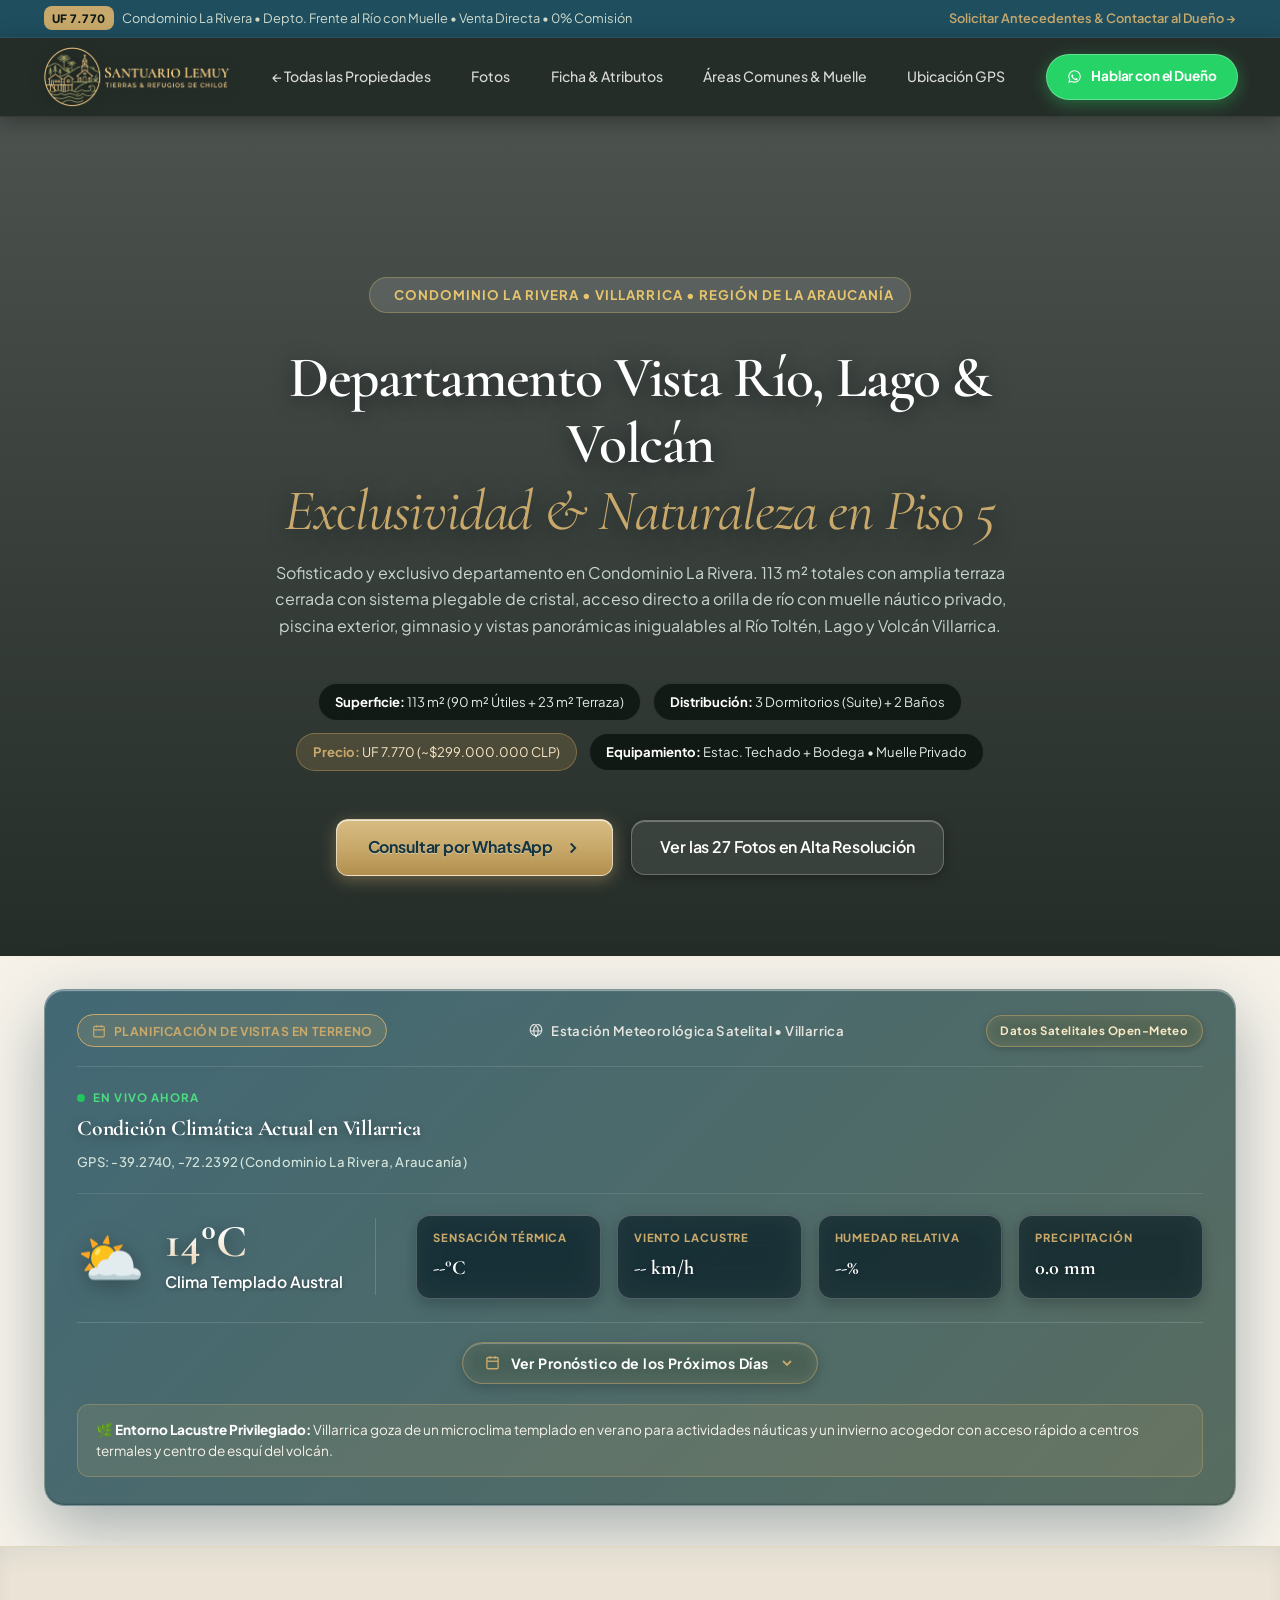
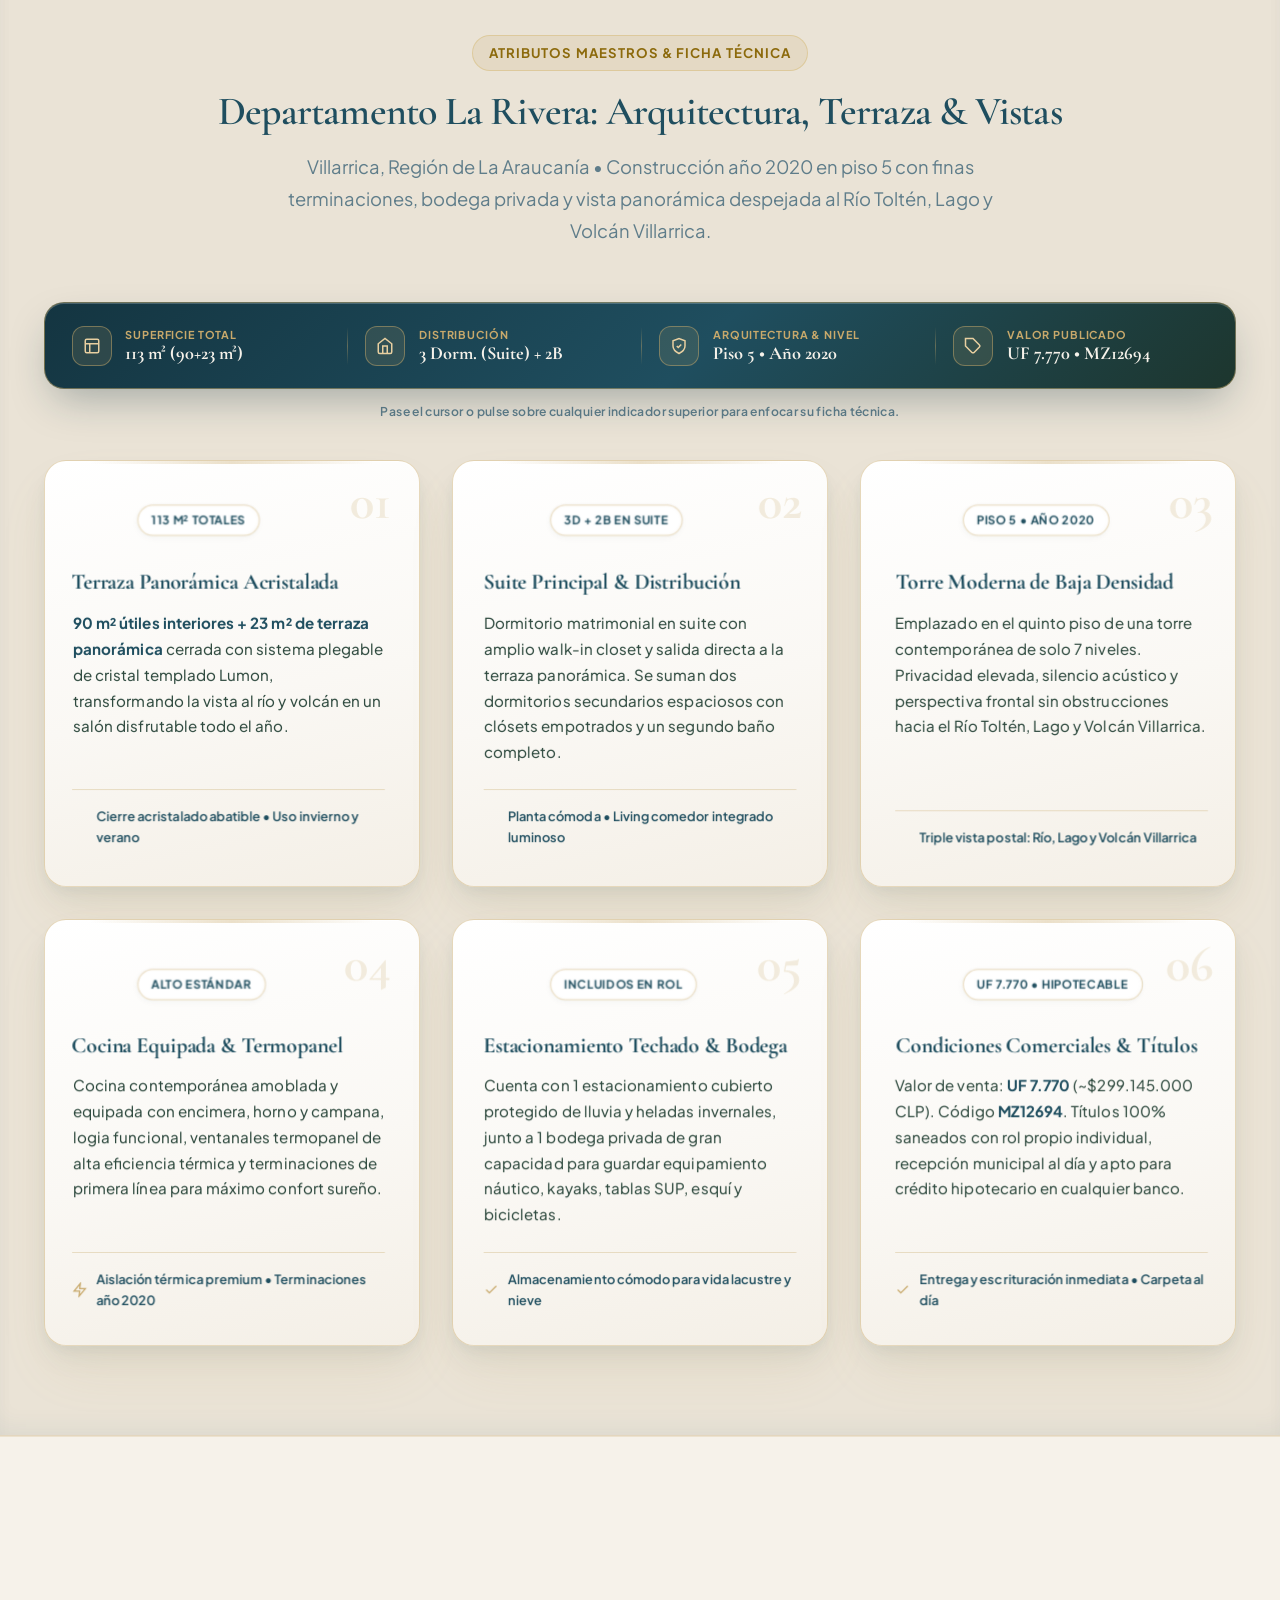
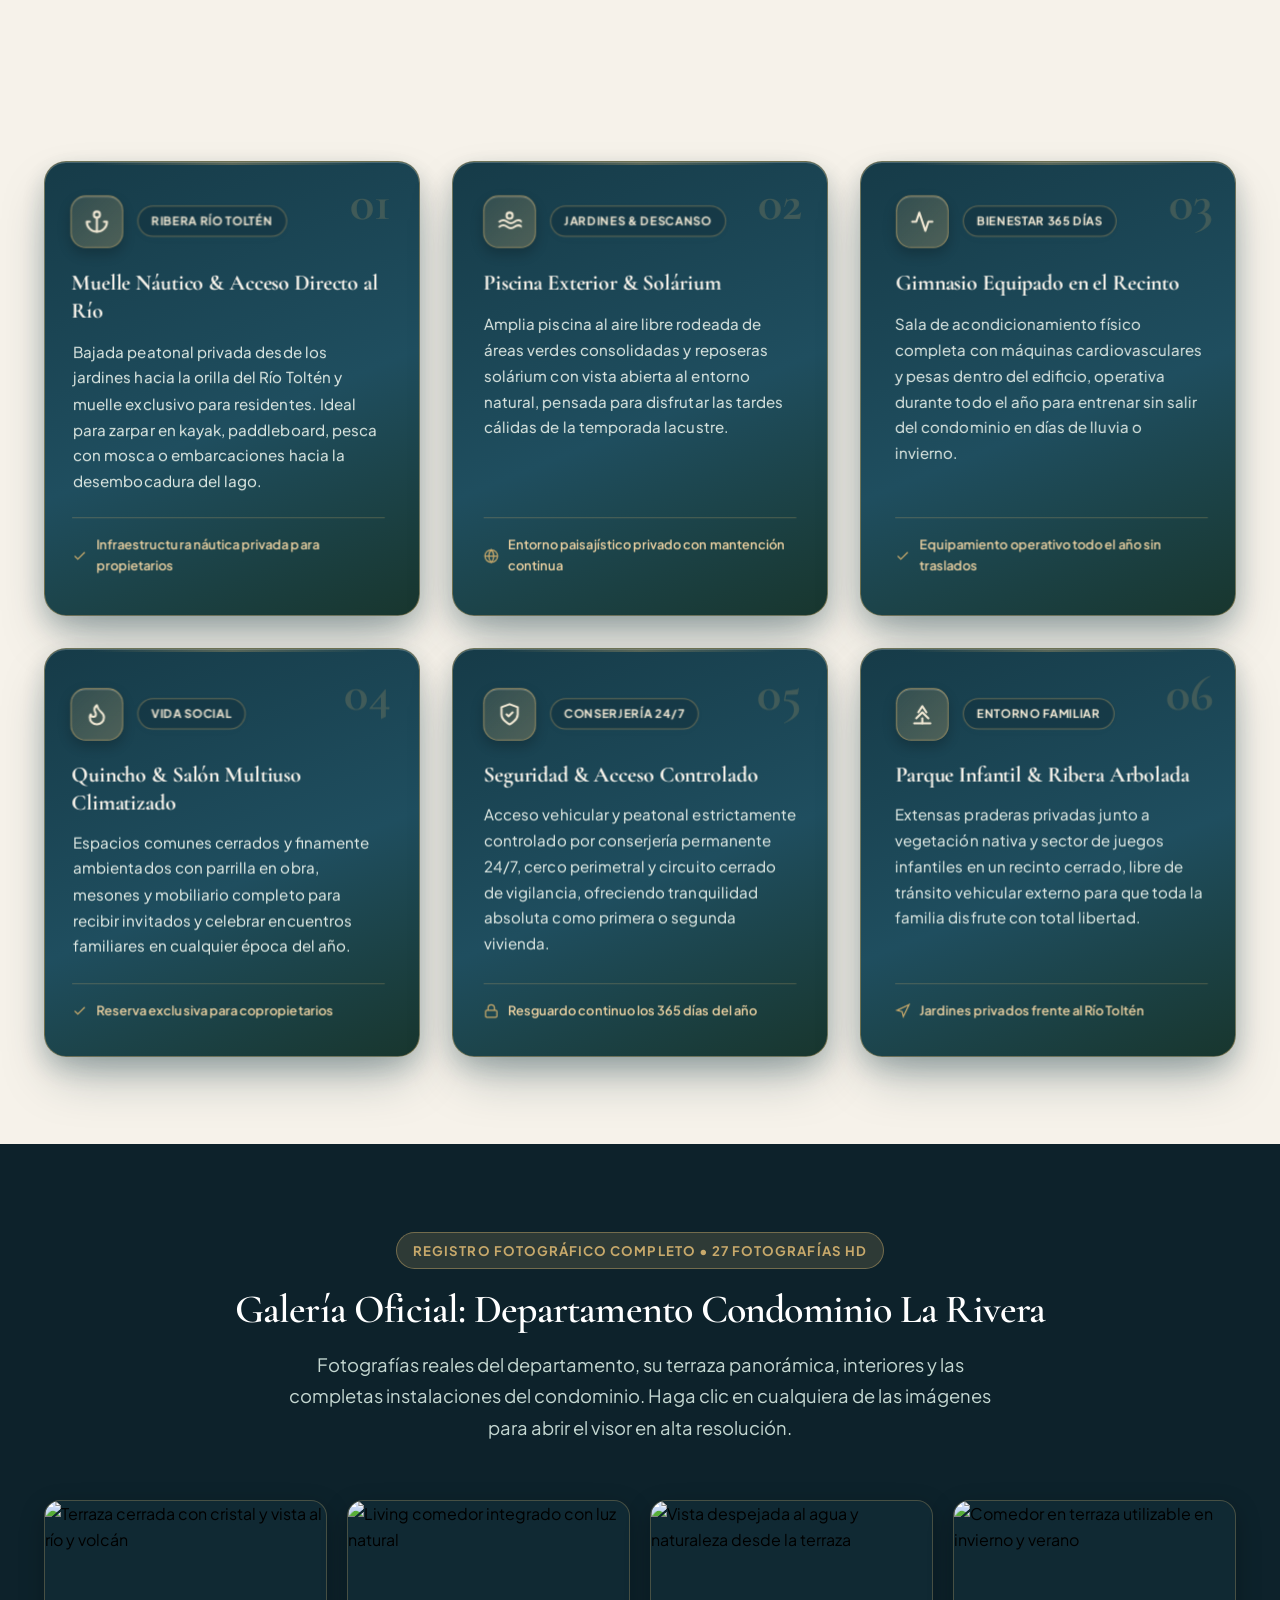
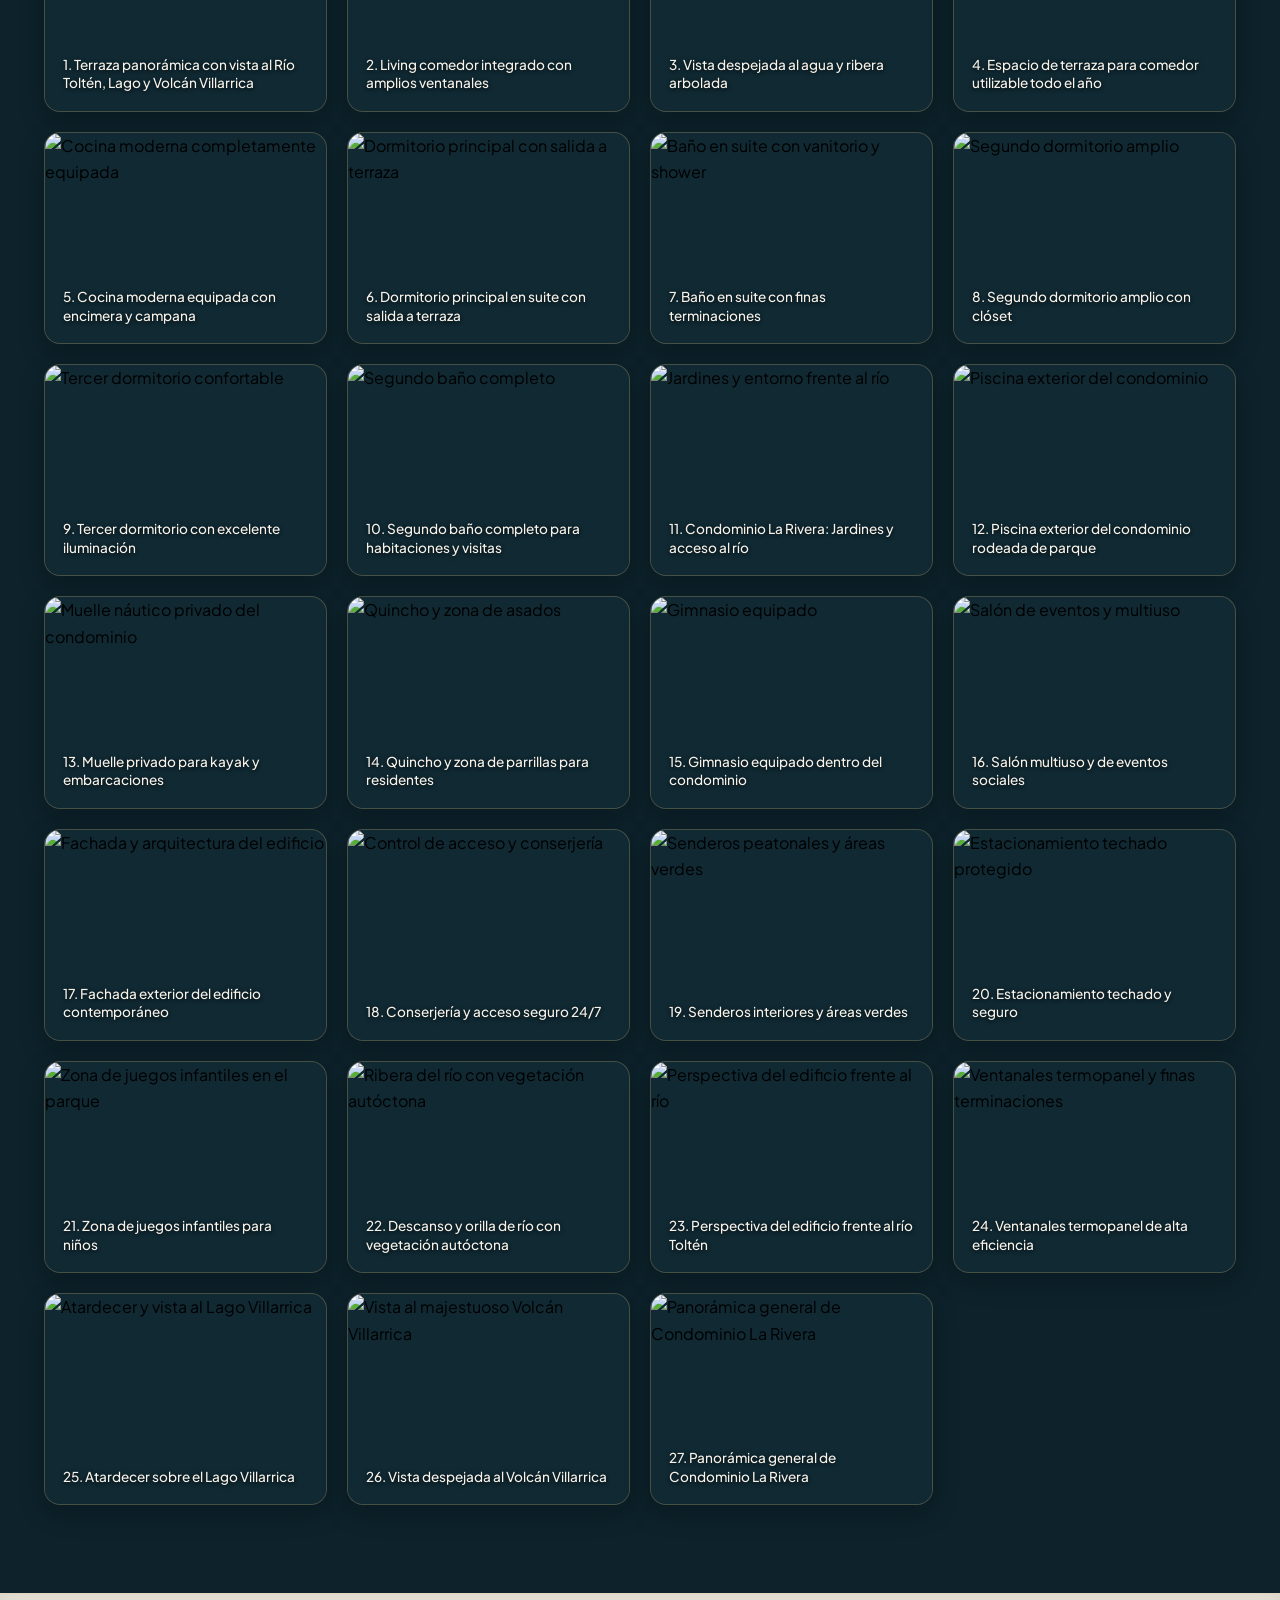
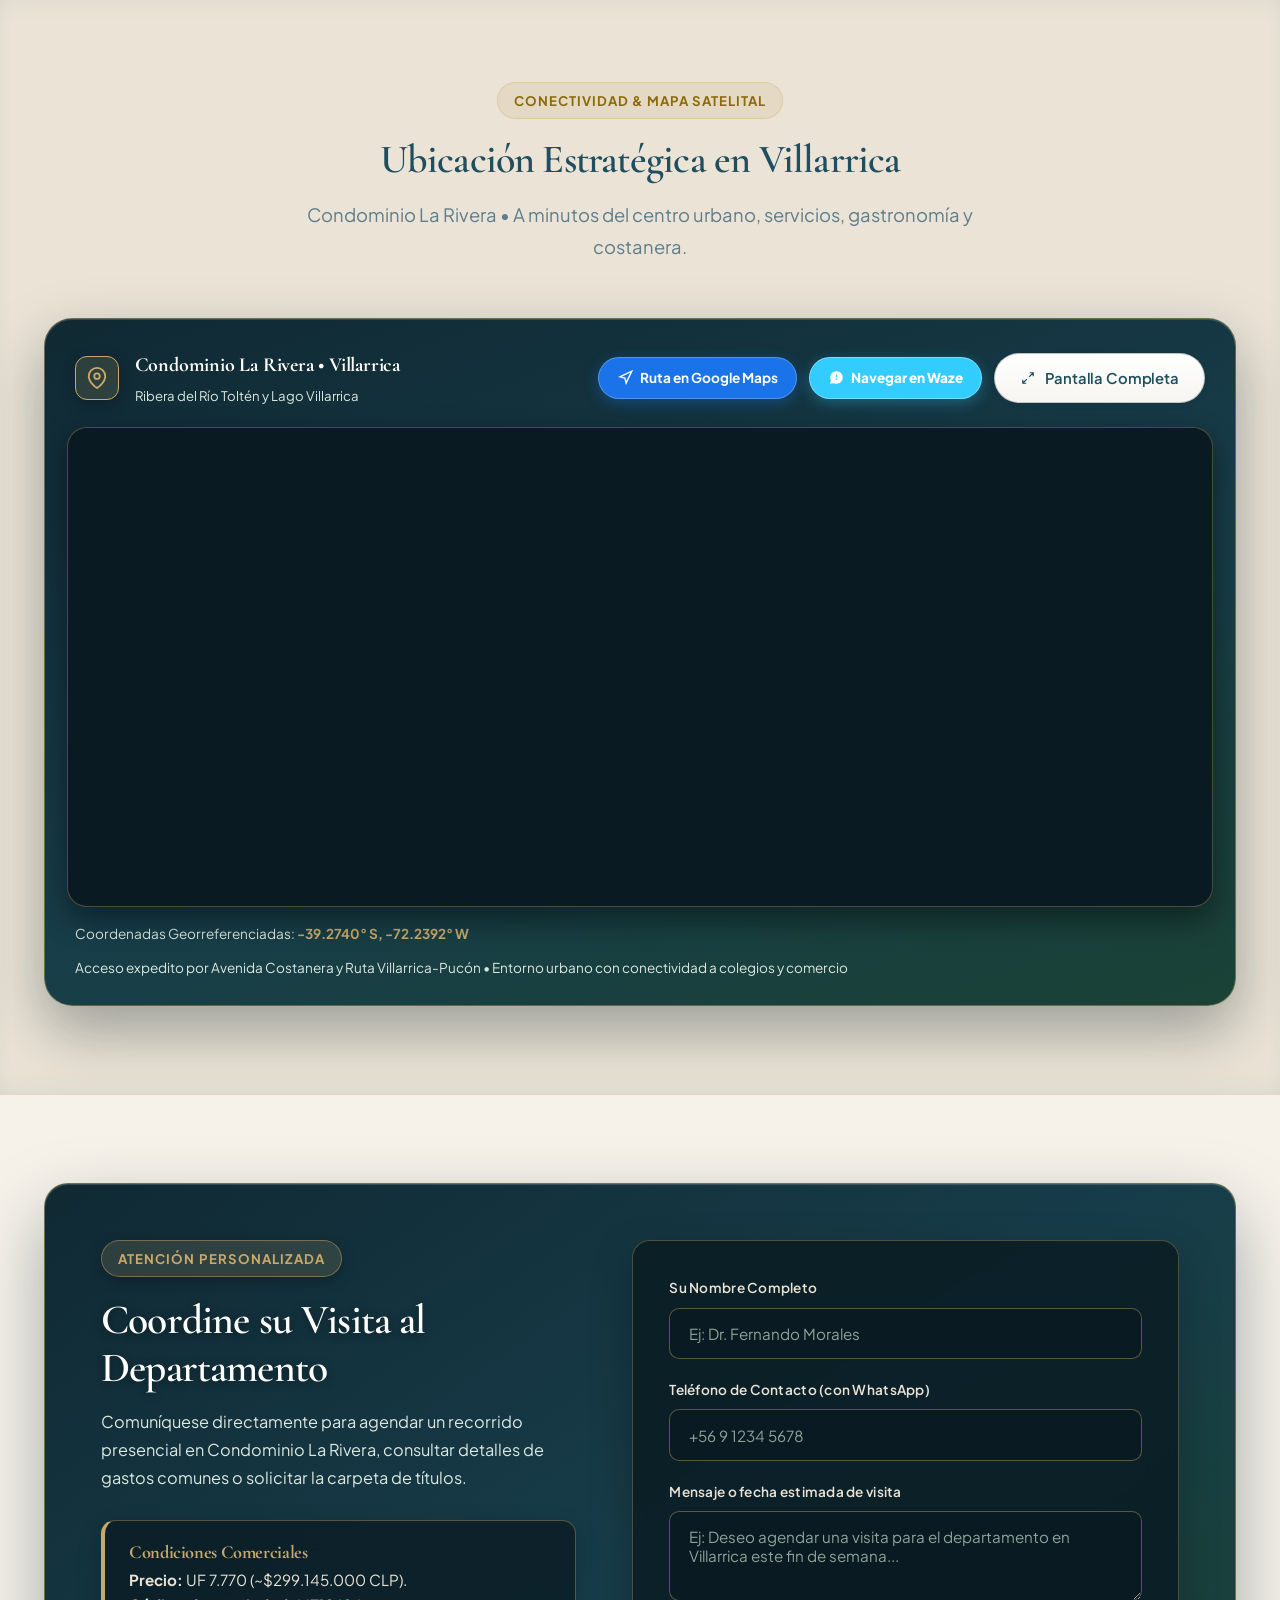
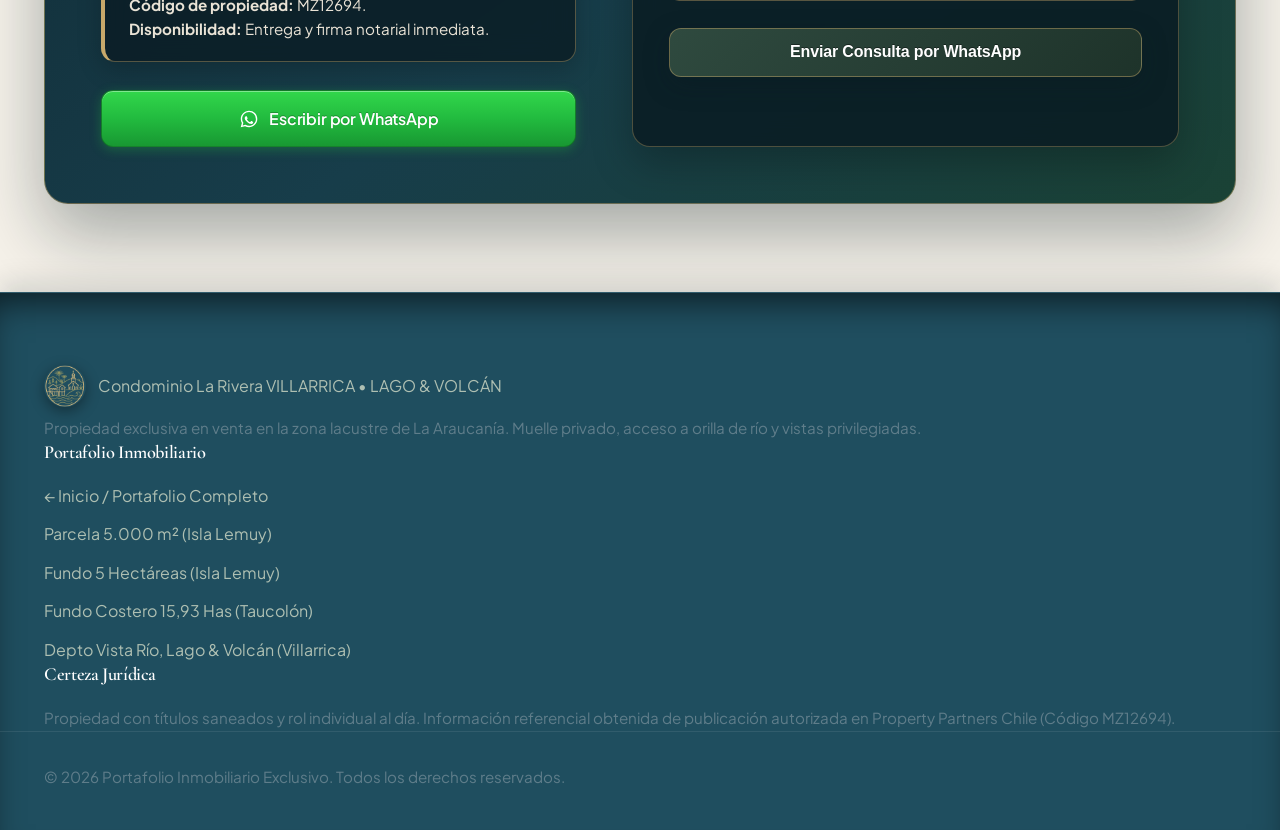
==== departamento-villarrica.html @ d17cf9ff "feat: integrate official logo_lemuy.png across header dock, footers, and favicon" ====
<!DOCTYPE html>
<html lang="es">
<head>
  <meta charset="UTF-8">
  <meta name="viewport" content="width=device-width, initial-scale=1.0, maximum-scale=5.0">
  <title>Departamento con Vista al Río, Lago y Volcán Villarrica | Condominio La Rivera • UF 7.770</title>
  <meta name="description" content="Sofisticado departamento de 113 m² en 5° piso en Condominio La Rivera, Villarrica. 3 dormitorios, 2 baños, terraza panorámica cerrada en cristal, muelle privado náutico, piscina y vista despejada a río, lago y volcán. UF 7.770.">
  <meta name="robots" content="index, follow, max-image-preview:large">
  <meta name="keywords" content="departamento villarrica venta, condominio la rivera villarrica, departamento vista lago villarrica, departamento orilla de rio villarrica, departamento vista volcan villarrica, departamento 3 dormitorios villarrica">
  <link rel="canonical" href="https://ilycons.github.io/lemuy/departamento-villarrica.html">
  <link rel="icon" type="image/png" href="images/logo_lemuy_icon.png?v=31.0">
  <link rel="apple-touch-icon" href="images/logo_lemuy_icon.png?v=31.0">

  <!-- Geo-Targeting -->
  <meta name="geo.region" content="CL-AR">
  <meta name="geo.placename" content="Villarrica, Región de La Araucanía">
  <meta name="geo.position" content="-39.274015;-72.239193">
  <meta name="ICBM" content="-39.274015, -72.239193">

  <!-- Open Graph -->
  <meta property="og:type" content="website">
  <meta property="og:title" content="Departamento en Venta en Condominio La Rivera • Villarrica • UF 7.770">
  <meta property="og:description" content="113 m² totales, 3D + 2B, terraza cerrada en cristal, muelle náutico privado y vista panorámica a río, lago y Volcán Villarrica.">
  <meta property="og:image" content="https://storage.ppartnersgroup.com/property-files/media/100693/PP-4c45892d20696648.jpg">
  <meta property="og:url" content="https://ilycons.github.io/lemuy/departamento-villarrica.html">

  <!-- Schema.org JSON-LD -->
  <script type="application/ld+json">
  {
    "@context": "https://schema.org",
    "@type": "RealEstateListing",
    "name": "Hermoso departamento con increíble vista al río, lago y volcán Villarrica",
    "description": "Sofisticado y exclusivo departamento de 3 dormitorios y 2 baños en Condominio La Rivera, Villarrica. 113 m² totales, terraza panorámica cerrada en cristal, muelle náutico privado, piscina y vistas espectaculares.",
    "identifier": "MZ12694",
    "datePosted": "2026-11-20",
    "yearBuilt": 2020,
    "floorSize": {
      "@type": "QuantitativeValue",
      "value": 113,
      "unitCode": "MTK"
    },
    "numberOfRooms": 3,
    "numberOfBathroomsTotal": 2,
    "geo": {
      "@type": "GeoCoordinates",
      "latitude": -39.274015,
      "longitude": -72.239193
    },
    "address": {
      "@type": "PostalAddress",
      "addressLocality": "Villarrica",
      "addressRegion": "Región de La Araucanía",
      "addressCountry": "CL"
    },
    "price": {
      "@type": "PriceSpecification",
      "price": 7770,
      "priceCurrency": "UF"
    },
    "image": [
      "https://storage.ppartnersgroup.com/property-files/media/100693/PP-4c45892d20696648.jpg",
      "https://storage.ppartnersgroup.com/property-files/media/100693/PP-f531cd729f9ec4c4.jpg",
      "https://storage.ppartnersgroup.com/property-files/media/100693/PP-617ad1f31ac02a0f.jpg"
    ]
  }
  </script>

  <!-- Google Fonts: Cormorant Garamond, Cinzel, Playfair Display & Plus Jakarta Sans -->
  <link rel="preconnect" href="https://fonts.googleapis.com">
  <link rel="preconnect" href="https://fonts.gstatic.com" crossorigin>
  <link href="https://fonts.googleapis.com/css2?family=Cinzel:wght@500;600;700;800&family=Cormorant+Garamond:ital,wght@0,400;0,500;0,600;0,700;1,400;1,600&family=Playfair+Display:ital,wght@0,500;0,600;0,700;1,400&family=Plus+Jakarta+Sans:wght@300;400;500;600;700&display=swap" rel="stylesheet">
  
  <link rel="stylesheet" href="styles.css?v=31.0">

  <style>
    html, body {
      overflow-x: clip !important;
      max-width: 100% !important;
      width: 100% !important;
      margin: 0 !important;
      padding: 0 !important;
      box-sizing: border-box !important;
    }
    *, *::before, *::after {
      box-sizing: border-box !important;
    }
    .villarrica-gallery-grid {
      display: grid;
      grid-template-columns: repeat(auto-fill, minmax(280px, 1fr));
      gap: 1.25rem;
      margin-top: 2.5rem;
    }
    .villarrica-photo-card {
      position: relative;
      border-radius: 16px;
      overflow: hidden;
      aspect-ratio: 4 / 3;
      cursor: pointer;
      border: 1px solid rgba(200, 169, 107, 0.3);
      box-shadow: 0 8px 24px rgba(0, 0, 0, 0.25);
      transition: transform 0.3s ease, border-color 0.3s ease, box-shadow 0.3s ease;
      background: #102933;
    }
    .villarrica-photo-card:hover {
      transform: translateY(-5px) scale(1.02);
      border-color: #C8A96B;
      box-shadow: 0 16px 36px rgba(0, 0, 0, 0.4);
    }
    .villarrica-photo-card img {
      width: 100%;
      height: 100%;
      object-fit: cover;
      transition: transform 0.6s cubic-bezier(0.16, 1, 0.3, 1);
    }
    .villarrica-photo-card:hover img {
      transform: scale(1.08);
    }
    .villarrica-photo-overlay {
      position: absolute;
      inset: 0;
      background: linear-gradient(180deg, rgba(0, 0, 0, 0) 50%, rgba(16, 41, 51, 0.92) 100%);
      display: flex;
      align-items: flex-end;
      padding: 1.15rem;
      transition: opacity 0.3s ease;
    }
    .villarrica-photo-caption {
      color: #F6F2EA;
      font-size: 0.85rem;
      font-weight: 500;
      line-height: 1.35;
      text-shadow: 0 1px 4px rgba(0,0,0,0.8);
    }
    .villarrica-photo-zoom-icon {
      position: absolute;
      top: 0.85rem;
      right: 0.85rem;
      width: 34px;
      height: 34px;
      background: rgba(16, 41, 51, 0.8);
      backdrop-filter: blur(8px);
      border: 1px solid rgba(200, 169, 107, 0.4);
      border-radius: 50%;
      display: flex;
      align-items: center;
      justify-content: center;
      color: #C8A96B;
      opacity: 0;
      transform: scale(0.85);
      transition: all 0.25s ease;
    }
    .villarrica-photo-card:hover .villarrica-photo-zoom-icon {
      opacity: 1;
      transform: scale(1);
    }
    @media (max-width: 768px) {
      .villarrica-gallery-grid {
        grid-template-columns: 1fr;
        gap: 1rem;
      }
    }
  </style>
</head>
<body class="property-page-body">

  <!-- Barra Superior -->
  <div class="top-notice">
    <div class="container top-notice-content">
      <div class="top-notice-left">
        <span class="top-notice-badge">UF 7.770</span>
        <span>Condominio La Rivera • Depto. Frente al Río con Muelle • Venta Directa • 0% Comisión</span>
      </div>
      <div>
        <a href="#contacto-propiedad" class="top-notice-link">
          Solicitar Antecedentes & Contactar al Dueño &rarr;
        </a>
      </div>
    </div>
  </div>

  <!-- Encabezado Específico de Propiedad -->
  <header class="main-header">
    <div class="container navbar">
      <a href="index.html" class="brand-logo" aria-label="Volver a Inicio — Santuario Lemuy">
        <img src="images/logo_lemuy.png?v=31.0" alt="Santuario Lemuy — Tierras &amp; Refugios de Chiloé" class="brand-full-logo" width="166" height="55">
      </a>

      <!-- Menú Escritorio -->
      <nav>
        <ul class="nav-menu">
          <li><a href="index.html#propiedades" class="nav-link">&larr; Todas las Propiedades</a></li>
          <li><a href="#galeria-fotos" class="nav-link">Fotos</a></li>
          <li><a href="#especificaciones" class="nav-link">Ficha & Atributos</a></li>
          <li><a href="#amenidades" class="nav-link">Áreas Comunes & Muelle</a></li>
          <li><a href="#ubicacion" class="nav-link">Ubicación GPS</a></li>
        </ul>
      </nav>

      <div class="header-cta-group">
        <a href="https://wa.me/?text=Hola,%20me%20interesa%20el%20departamento%20en%20Condominio%20La%20Rivera,%20Villarrica%20(UF%207.770)." target="_blank" class="btn btn-whatsapp-dock btn-header-cta" aria-label="Hablar con el Dueño por WhatsApp">
          <svg width="15" height="15" viewBox="0 0 24 24" fill="currentColor"><path d="M12.04 2c-5.46 0-9.91 4.45-9.91 9.91 0 1.75.46 3.45 1.32 4.95L2.05 22l5.25-1.38c1.45.79 3.08 1.21 4.74 1.21 5.46 0 9.91-4.45 9.91-9.91 0-2.65-1.03-5.14-2.9-7.01A9.82 9.82 0 0 0 12.04 2m.01 1.67c2.2 0 4.26.86 5.82 2.42a8.23 8.23 0 0 1 2.41 5.83c0 4.54-3.7 8.24-8.24 8.24-1.48 0-2.93-.4-4.2-1.15l-.3-.18-3.12.82.83-3.04-.2-.31a8.19 8.19 0 0 1-1.26-4.38c0-4.54 3.7-8.24 8.24-8.24m4.52 11.66c-.25-.13-1.47-.72-1.7-.81-.23-.08-.39-.13-.56.13-.17.25-.64.81-.79.97-.14.17-.29.19-.54.06-.25-.13-1.06-.39-2.02-1.25-.75-.67-1.26-1.5-1.4-1.75-.15-.25-.02-.39.11-.51.11-.11.25-.29.37-.43.13-.15.17-.25.25-.42.08-.17.04-.32-.02-.45s-.56-1.35-.77-1.85c-.2-.48-.41-.42-.56-.43h-.48c-.16 0-.43.06-.66.31-.23.25-.87.85-.87 2.07s.89 2.4 1.01 2.57c.13.17 1.75 2.67 4.24 3.75.59.26 1.05.41 1.41.53.6.19 1.14.16 1.57.1.48-.07 1.47-.6 1.68-1.18.21-.58.21-1.07.15-1.18-.07-.1-.23-.17-.48-.29z"/></svg>
          Hablar con el Dueño
        </a>
        <a href="https://wa.me/?text=Hola,%20me%20interesa%20el%20departamento%20en%20Condominio%20La%20Rivera,%20Villarrica" target="_blank" class="mobile-nav-wa-pill" aria-label="WhatsApp">
          <svg width="15" height="15" viewBox="0 0 24 24" fill="currentColor"><path d="M12.04 2c-5.46 0-9.91 4.45-9.91 9.91 0 1.75.46 3.45 1.32 4.95L2.05 22l5.25-1.38c1.45.79 3.08 1.21 4.74 1.21 5.46 0 9.91-4.45 9.91-9.91 0-2.65-1.03-5.14-2.9-7.01A9.82 9.82 0 0 0 12.04 2m.01 1.67c2.2 0 4.26.86 5.82 2.42a8.23 8.23 0 0 1 2.41 5.83c0 4.54-3.7 8.24-8.24 8.24-1.48 0-2.93-.4-4.2-1.15l-.3-.18-3.12.82.83-3.04-.2-.31a8.19 8.19 0 0 1-1.26-4.38c0-4.54 3.7-8.24 8.24-8.24m4.52 11.66c-.25-.13-1.47-.72-1.7-.81-.23-.08-.39-.13-.56.13-.17.25-.64.81-.79.97-.14.17-.29.19-.54.06-.25-.13-1.06-.39-2.02-1.25-.75-.67-1.26-1.5-1.4-1.75-.15-.25-.02-.39.11-.51.11-.11.25-.29.37-.43.13-.15.17-.25.25-.42.08-.17.04-.32-.02-.45s-.56-1.35-.77-1.85c-.2-.48-.41-.42-.56-.43h-.48c-.16 0-.43.06-.66.31-.23.25-.87.85-.87 2.07s.89 2.4 1.01 2.57c.13.17 1.75 2.67 4.24 3.75.59.26 1.05.41 1.41.53.6.19 1.14.16 1.57.1.48-.07 1.47-.6 1.68-1.18.21-.58.21-1.07.15-1.18-.07-.1-.23-.17-.48-.29z"/></svg>
          <span>WhatsApp</span>
        </a>

        <!-- Botón Hamburguesa Móvil -->
        <button class="mobile-nav-toggle" aria-label="Abrir Menú de Navegación">
          <span class="hamburger-line"></span>
          <span class="hamburger-line"></span>
          <span class="hamburger-line"></span>
        </button>
      </div>
    </div>
  </header>

  <!-- Menú Desplegable Pantalla Completa para Móviles (Drawer) -->
  <div class="mobile-nav-drawer" role="dialog" aria-modal="true">
    <ul class="mobile-drawer-links">
      <li><a href="index.html" class="mobile-drawer-link">&larr; Portal Principal <span>&rarr;</span></a></li>
      <li><a href="#galeria-fotos" class="mobile-drawer-link">Fotos <span>&rarr;</span></a></li>
      <li><a href="#especificaciones" class="mobile-drawer-link">Ficha Técnica & Arquitectura <span>&rarr;</span></a></li>
      <li><a href="#amenidades" class="mobile-drawer-link">Áreas Comunes & Muelle <span>&rarr;</span></a></li>
      <li><a href="#ubicacion" class="mobile-drawer-link">Ubicación GPS & Entorno <span>&rarr;</span></a></li>
      <li><a href="#contacto-propiedad" class="mobile-drawer-link">Contactar al Propietario <span>&rarr;</span></a></li>
    </ul>

    <div class="mobile-drawer-cta-box">
      <a href="https://wa.me/?text=Hola,%20me%20interesa%20el%20departamento%20en%20Condominio%20La%20Rivera,%20Villarrica%20(UF%207.770)" target="_blank" class="btn btn-whatsapp btn-lg" style="width: 100%;">
        <svg width="20" height="20" viewBox="0 0 24 24" fill="currentColor"><path d="M12.04 2c-5.46 0-9.91 4.45-9.91 9.91 0 1.75.46 3.45 1.32 4.95L2.05 22l5.25-1.38c1.45.79 3.08 1.21 4.74 1.21 5.46 0 9.91-4.45 9.91-9.91 0-2.65-1.03-5.14-2.9-7.01A9.82 9.82 0 0 0 12.04 2m.01 1.67c2.2 0 4.26.86 5.82 2.42a8.23 8.23 0 0 1 2.41 5.83c0 4.54-3.7 8.24-8.24 8.24-1.48 0-2.93-.4-4.2-1.15l-.3-.18-3.12.82.83-3.04-.2-.31a8.19 8.19 0 0 1-1.26-4.38c0-4.54 3.7-8.24 8.24-8.24m4.52 11.66c-.25-.13-1.47-.72-1.7-.81-.23-.08-.39-.13-.56.13-.17.25-.64.81-.79.97-.14.17-.29.19-.54.06-.25-.13-1.06-.39-2.02-1.25-.75-.67-1.26-1.5-1.4-1.75-.15-.25-.02-.39.11-.51.11-.11.25-.29.37-.43.13-.15.17-.25.25-.42.08-.17.04-.32-.02-.45s-.56-1.35-.77-1.85c-.2-.48-.41-.42-.56-.43h-.48c-.16 0-.43.06-.66.31-.23.25-.87.85-.87 2.07s.89 2.4 1.01 2.57c.13.17 1.75 2.67 4.24 3.75.59.26 1.05.41 1.41.53.6.19 1.14.16 1.57.1.48-.07 1.47-.6 1.68-1.18.21-.58.21-1.07.15-1.18-.07-.1-.23-.17-.48-.29z"/></svg>
        Consultar vía WhatsApp
      </a>
      <a href="#contacto-propiedad" class="btn btn-outline-white btn-lg" style="width: 100%;">
        Coordinar Visita con el Dueño
      </a>
    </div>
  </div>

  <!-- HERO DE LA PROPIEDAD -->
  <section class="property-hero-section" style="background-image: linear-gradient(180deg, rgba(7, 16, 11, 0.72) 0%, rgba(7, 16, 11, 0.88) 100%), url('https://storage.ppartnersgroup.com/property-files/media/100693/PP-4c45892d20696648.jpg');">
    <div class="container property-hero-content">
      <div class="eyebrow-badge dark">
        <span class="eyebrow-pulse-dot"></span>
        CONDOMINIO LA RIVERA • VILLARRICA • REGIÓN DE LA ARAUCANÍA
      </div>

      <h1 class="property-hero-title">Departamento Vista Río, Lago & Volcán<br><em>Exclusividad & Naturaleza en Piso 5</em></h1>
      
      <p class="property-hero-subtitle">
        Sofisticado y exclusivo departamento en Condominio La Rivera. 113 m² totales con amplia terraza cerrada con sistema plegable de cristal, acceso directo a orilla de río con muelle náutico privado, piscina exterior, gimnasio y vistas panorámicas inigualables al Río Toltén, Lago y Volcán Villarrica.
      </p>

      <div class="property-hero-meta-bar">
        <div class="meta-pill"><strong>Superficie:</strong> 113 m² (90 m² Útiles + 23 m² Terraza)</div>
        <div class="meta-pill"><strong>Distribución:</strong> 3 Dormitorios (Suite) + 2 Baños</div>
        <div class="meta-pill highlight"><strong>Precio:</strong> UF 7.770 (~$299.000.000 CLP)</div>
        <div class="meta-pill"><strong>Equipamiento:</strong> Estac. Techado + Bodega • Muelle Privado</div>
      </div>

      <div class="hero-actions" style="margin-top: 1.5rem; margin-bottom: 0;">
        <a href="https://wa.me/?text=Hola,%20solicito%20más%20información%20y%20agendar%20visita%20para%20el%20departamento%20en%20Condominio%20La%20Rivera,%20Villarrica%20(UF%207.770)" target="_blank" class="btn btn-accent btn-lg">
          Consultar por WhatsApp
          <svg width="18" height="18" viewBox="0 0 24 24" fill="none" stroke="currentColor" stroke-width="2.5"><polyline points="9 18 15 12 9 6"></polyline></svg>
        </a>
        <a href="#galeria-fotos" class="btn btn-outline-white btn-lg">
          Ver las 27 Fotos en Alta Resolución
        </a>
      </div>
    </div>
  </section>

  <!-- WIDGET CLIMA EN VIVO GPS (Open-Meteo) -->
  <section class="weather-widget-section">
    <div class="container">
      <div class="weather-card" id="weatherWidgetVillarrica" data-lat="-39.274015" data-lon="-72.239193" data-place="Villarrica, Región de La Araucanía">
        <!-- Barra de Ventana Elegante -->
        <div class="weather-titlebar">
          <div class="weather-plan-pill">
            <svg width="14" height="14" viewBox="0 0 24 24" fill="none" stroke="currentColor" stroke-width="2"><rect x="3" y="4" width="18" height="18" rx="2" ry="2"/><line x1="16" y1="2" x2="16" y2="6"/><line x1="8" y1="2" x2="8" y2="6"/><line x1="3" y1="10" x2="21" y2="10"/></svg>
            <span>Planificación de Visitas en Terreno</span>
          </div>
          <div class="macos-window-title">
            <svg width="14" height="14" viewBox="0 0 24 24" fill="none" stroke="currentColor" stroke-width="2"><circle cx="12" cy="10" r="10"/><path d="M12 2a14.5 14.5 0 0 0 0 20 14.5 14.5 0 0 0 0-20"/><path d="M2 12h20"/></svg>
            <span>Estación Meteorológica Satelital • Villarrica</span>
          </div>
          <div class="weather-api-badge">Datos Satelitales Open-Meteo</div>
        </div>

        <div class="weather-header">
          <div class="weather-place-group">
            <span class="weather-live-indicator"><span class="pulse-ring"></span> EN VIVO AHORA</span>
            <span class="weather-place-name">Condición Climática Actual en Villarrica</span>
            <span class="weather-coords">GPS: -39.2740, -72.2392 (Condominio La Rivera, Araucanía)</span>
          </div>
        </div>

        <div class="weather-body">
          <div class="weather-main-temp">
            <span class="weather-icon" id="villarricaWeatherIcon">⛅</span>
            <div>
              <div class="weather-temp-val" id="villarricaTemp">--°C</div>
              <div class="weather-condition-text" id="villarricaCondition">Cargando clima actual...</div>
            </div>
          </div>

          <div class="weather-metrics-grid">
            <div class="weather-metric-item">
              <span class="metric-label">Sensación Térmica</span>
              <span class="metric-val" id="villarricaFeels">--°C</span>
            </div>
            <div class="weather-metric-item">
              <span class="metric-label">Viento Lacustre</span>
              <span class="metric-val" id="villarricaWind">-- km/h</span>
            </div>
            <div class="weather-metric-item">
              <span class="metric-label">Humedad Relativa</span>
              <span class="metric-val" id="villarricaHumidity">--%</span>
            </div>
            <div class="weather-metric-item">
              <span class="metric-label">Precipitación</span>
              <span class="metric-val" id="villarricaRain">0.0 mm</span>
            </div>
          </div>
        </div>

        <!-- Botón Desplegable para Pronóstico Extendido -->
        <div class="weather-toggle-wrap">
          <button type="button" class="weather-toggle-btn" aria-expanded="false" title="Ver pronóstico de los próximos días">
            <span class="weather-toggle-icon">
              <svg width="15" height="15" viewBox="0 0 24 24" fill="none" stroke="currentColor" stroke-width="2.2"><rect x="3" y="4" width="18" height="18" rx="2" ry="2"></rect><line x1="16" y1="2" x2="16" y2="6"></line><line x1="8" y1="2" x2="8" y2="6"></line><line x1="3" y1="10" x2="21" y2="10"></line></svg>
            </span>
            <span class="weather-toggle-text">Ver Pronóstico de los Próximos Días</span>
            <svg class="weather-toggle-arrow" width="16" height="16" viewBox="0 0 24 24" fill="none" stroke="currentColor" stroke-width="2.5"><polyline points="6 9 12 15 18 9"></polyline></svg>
          </button>
        </div>

        <!-- Pronóstico Extendido Próximos Días para Planificar Visita -->
        <div class="weather-forecast-container">
          <div class="forecast-header-row">
            <span class="forecast-title">Pronóstico Próximos Días • Para programar tu visita a terreno</span>
            <span class="forecast-hint">Actualizado satelitalmente</span>
          </div>
          <div class="weather-forecast-grid" id="villarricaForecastGrid">
            <!-- Rellenado dinámicamente por app.js con predicción de 3 días -->
          </div>
        </div>

        <div class="weather-footer-note">
          🌿 <strong>Entorno Lacustre Privilegiado:</strong> Villarrica goza de un microclima templado en verano para actividades náuticas y un invierno acogedor con acceso rápido a centros termales y centro de esquí del volcán.
        </div>
      </div>
    </div>
  </section>

  <!-- SECCIÓN MAESTRA UNIFICADA: ATRIBUTOS & ESPECIFICACIONES DEL DEPARTAMENTO (3D INTERACTIVO) -->
  <section id="especificaciones" class="section-padding master-attr-section taucolon-master-section">
    <div class="container">
      <div class="section-header text-center">
        <div class="eyebrow-badge">Atributos Maestros & Ficha Técnica</div>
        <h2 class="section-title">Departamento La Rivera: Arquitectura, Terraza & Vistas</h2>
        <p class="section-desc">
          Villarrica, Región de La Araucanía • Construcción año 2020 en piso 5 con finas terminaciones, bodega privada y vista panorámica despejada al Río Toltén, Lago y Volcán Villarrica.
        </p>
      </div>

      <!-- Barra Esculpida de Resumen Técnico Interactivo -->
      <div class="master-dossier-ribbon" role="region" aria-label="Resumen técnico del departamento">
        <button type="button" class="dossier-kpi-item" data-highlight-card="0" title="Resaltar superficie y terraza acristalada">
          <div class="dossier-kpi-icon">
            <svg width="18" height="18" viewBox="0 0 24 24" fill="none" stroke="currentColor" stroke-width="2"><rect x="3" y="3" width="18" height="18" rx="2"/><path d="M3 9h18M9 21V9"/></svg>
          </div>
          <div class="dossier-kpi-text">
            <span class="dossier-kpi-label">Superficie Total</span>
            <span class="dossier-kpi-val">113 m² (90+23 m²)</span>
          </div>
        </button>

        <button type="button" class="dossier-kpi-item" data-highlight-card="1" title="Resaltar distribución de dormitorios y baños">
          <div class="dossier-kpi-icon">
            <svg width="18" height="18" viewBox="0 0 24 24" fill="none" stroke="currentColor" stroke-width="2"><path d="M3 9l9-7 9 7v11a2 2 0 0 1-2 2H5a2 2 0 0 1-2-2z"/><polyline points="9 22 9 12 15 12 15 22"/></svg>
          </div>
          <div class="dossier-kpi-text">
            <span class="dossier-kpi-label">Distribución</span>
            <span class="dossier-kpi-val">3 Dorm. (Suite) + 2B</span>
          </div>
        </button>

        <button type="button" class="dossier-kpi-item" data-highlight-card="2,3,4" title="Resaltar nivel, terminaciones y estacionamiento">
          <div class="dossier-kpi-icon">
            <svg width="18" height="18" viewBox="0 0 24 24" fill="none" stroke="currentColor" stroke-width="2"><path d="M12 22s8-4 8-10V5l-8-3-8 3v7c0 6 8 10 8 10z"/><polyline points="9 12 11 14 15 10"/></svg>
          </div>
          <div class="dossier-kpi-text">
            <span class="dossier-kpi-label">Arquitectura & Nivel</span>
            <span class="dossier-kpi-val">Piso 5 • Año 2020</span>
          </div>
        </button>

        <button type="button" class="dossier-kpi-item" data-highlight-card="5" title="Resaltar condiciones comerciales y código">
          <div class="dossier-kpi-icon">
            <svg width="18" height="18" viewBox="0 0 24 24" fill="none" stroke="currentColor" stroke-width="2"><path d="M20.59 13.41l-7.17 7.17a2 2 0 0 1-2.83 0L2 12V2h10l8.59 8.59a2 2 0 0 1 0 2.82z"/><line x1="7" y1="7" x2="7.01" y2="7"/></svg>
          </div>
          <div class="dossier-kpi-text">
            <span class="dossier-kpi-label">Valor Publicado</span>
            <span class="dossier-kpi-val">UF 7.770 • MZ12694</span>
          </div>
        </button>
      </div>
      <p class="dossier-ribbon-hint">Pase el cursor o pulse sobre cualquier indicador superior para enfocar su ficha técnica.</p>

      <!-- Cuadrícula Maestra 3D de 6 Tarjetas Rectangulares -->
      <div class="taucolon-master-grid master-attr-grid">

        <!-- 01: Superficie & Terraza Cerrada -->
        <div class="taucolon-3d-card master-3d-card">
          <div class="card-3d-glare" aria-hidden="true"></div>
          <span class="card-3d-num" aria-hidden="true">01</span>
          <div>
            <div class="taucolon-3d-card-top">
              <div class="taucolon-3d-icon-badge">
                <svg width="24" height="24" viewBox="0 0 24 24" fill="none" stroke="currentColor" stroke-width="2" stroke-linecap="round" stroke-linejoin="round">
                  <rect x="3" y="3" width="18" height="18" rx="2"/>
                  <path d="M3 9h18M9 21V9"/>
                </svg>
              </div>
              <span class="taucolon-pill-tag">113 m² Totales</span>
            </div>
            <h3 class="taucolon-3d-title">Terraza Panorámica Acristalada</h3>
            <p class="taucolon-3d-desc">
              <strong>90 m² útiles interiores + 23 m² de terraza panorámica</strong> cerrada con sistema plegable de cristal templado Lumon, transformando la vista al río y volcán en un salón disfrutable todo el año.
            </p>
          </div>
          <div class="taucolon-3d-footer">
            <svg width="15" height="15" viewBox="0 0 24 24" fill="none" stroke="currentColor" stroke-width="2"><polyline points="20 6 9 17 4 12"/></svg>
            <span>Cierre acristalado abatible • Uso invierno y verano</span>
          </div>
        </div>

        <!-- 02: Distribución y Habitaciones -->
        <div class="taucolon-3d-card master-3d-card">
          <div class="card-3d-glare" aria-hidden="true"></div>
          <span class="card-3d-num" aria-hidden="true">02</span>
          <div>
            <div class="taucolon-3d-card-top">
              <div class="taucolon-3d-icon-badge">
                <svg width="24" height="24" viewBox="0 0 24 24" fill="none" stroke="currentColor" stroke-width="2" stroke-linecap="round" stroke-linejoin="round">
                  <path d="M3 9l9-7 9 7v11a2 2 0 0 1-2 2H5a2 2 0 0 1-2-2z"/>
                  <polyline points="9 22 9 12 15 12 15 22"/>
                </svg>
              </div>
              <span class="taucolon-pill-tag">3D + 2B en Suite</span>
            </div>
            <h3 class="taucolon-3d-title">Suite Principal & Distribución</h3>
            <p class="taucolon-3d-desc">
              Dormitorio matrimonial en suite con amplio walk-in closet y salida directa a la terraza panorámica. Se suman dos dormitorios secundarios espaciosos con clósets empotrados y un segundo baño completo.
            </p>
          </div>
          <div class="taucolon-3d-footer">
            <svg width="15" height="15" viewBox="0 0 24 24" fill="none" stroke="currentColor" stroke-width="2"><circle cx="12" cy="12" r="10"/><path d="m4.93 4.93 4.24 4.24"/><path d="m14.83 9.17 4.24-4.24"/></svg>
            <span>Planta cómoda • Living comedor integrado luminoso</span>
          </div>
        </div>

        <!-- 03: Piso 5 Baja Densidad -->
        <div class="taucolon-3d-card master-3d-card">
          <div class="card-3d-glare" aria-hidden="true"></div>
          <span class="card-3d-num" aria-hidden="true">03</span>
          <div>
            <div class="taucolon-3d-card-top">
              <div class="taucolon-3d-icon-badge">
                <svg width="24" height="24" viewBox="0 0 24 24" fill="none" stroke="currentColor" stroke-width="2" stroke-linecap="round" stroke-linejoin="round">
                  <path d="m8 3 4 8 5-5 5 15H2L8 3z"/>
                </svg>
              </div>
              <span class="taucolon-pill-tag">Piso 5 • Año 2020</span>
            </div>
            <h3 class="taucolon-3d-title">Torre Moderna de Baja Densidad</h3>
            <p class="taucolon-3d-desc">
              Emplazado en el quinto piso de una torre contemporánea de solo 7 niveles. Privacidad elevada, silencio acústico y perspectiva frontal sin obstrucciones hacia el Río Toltén, Lago y Volcán Villarrica.
            </p>
          </div>
          <div class="taucolon-3d-footer">
            <svg width="15" height="15" viewBox="0 0 24 24" fill="none" stroke="currentColor" stroke-width="2"><path d="M2 12c2.5-2 5-2 7.5 0s5 2 7.5 0 4.5-2 7 0"/></svg>
            <span>Triple vista postal: Río, Lago y Volcán Villarrica</span>
          </div>
        </div>

        <!-- 04: Cocina & Aislación Termopanel -->
        <div class="taucolon-3d-card master-3d-card">
          <div class="card-3d-glare" aria-hidden="true"></div>
          <span class="card-3d-num" aria-hidden="true">04</span>
          <div>
            <div class="taucolon-3d-card-top">
              <div class="taucolon-3d-icon-badge">
                <svg width="24" height="24" viewBox="0 0 24 24" fill="none" stroke="currentColor" stroke-width="2" stroke-linecap="round" stroke-linejoin="round">
                  <polygon points="12 2 15.09 8.26 22 9.27 17 14.14 18.18 21.02 12 17.77 5.82 21.02 7 14.14 2 9.27 8.91 8.26 12 2"/>
                </svg>
              </div>
              <span class="taucolon-pill-tag">Alto Estándar</span>
            </div>
            <h3 class="taucolon-3d-title">Cocina Equipada & Termopanel</h3>
            <p class="taucolon-3d-desc">
              Cocina contemporánea amoblada y equipada con encimera, horno y campana, logia funcional, ventanales termopanel de alta eficiencia térmica y terminaciones de primera línea para máximo confort sureño.
            </p>
          </div>
          <div class="taucolon-3d-footer">
            <svg width="15" height="15" viewBox="0 0 24 24" fill="none" stroke="currentColor" stroke-width="2"><path d="M13 2L3 14h9l-1 8 10-12h-9l1-8z"/></svg>
            <span>Aislación térmica premium • Terminaciones año 2020</span>
          </div>
        </div>

        <!-- 05: Estacionamiento & Bodega -->
        <div class="taucolon-3d-card master-3d-card">
          <div class="card-3d-glare" aria-hidden="true"></div>
          <span class="card-3d-num" aria-hidden="true">05</span>
          <div>
            <div class="taucolon-3d-card-top">
              <div class="taucolon-3d-icon-badge">
                <svg width="24" height="24" viewBox="0 0 24 24" fill="none" stroke="currentColor" stroke-width="2" stroke-linecap="round" stroke-linejoin="round">
                  <rect x="3" y="11" width="18" height="11" rx="2" ry="2"/>
                  <path d="M7 11V7a5 5 0 0 1 10 0v4"/>
                </svg>
              </div>
              <span class="taucolon-pill-tag">Incluidos en Rol</span>
            </div>
            <h3 class="taucolon-3d-title">Estacionamiento Techado & Bodega</h3>
            <p class="taucolon-3d-desc">
              Cuenta con 1 estacionamiento cubierto protegido de lluvia y heladas invernales, junto a 1 bodega privada de gran capacidad para guardar equipamiento náutico, kayaks, tablas SUP, esquí y bicicletas.
            </p>
          </div>
          <div class="taucolon-3d-footer">
            <svg width="15" height="15" viewBox="0 0 24 24" fill="none" stroke="currentColor" stroke-width="2"><polyline points="20 6 9 17 4 12"/></svg>
            <span>Almacenamiento cómodo para vida lacustre y nieve</span>
          </div>
        </div>

        <!-- 06: Condiciones Comerciales -->
        <div class="taucolon-3d-card master-3d-card">
          <div class="card-3d-glare" aria-hidden="true"></div>
          <span class="card-3d-num" aria-hidden="true">06</span>
          <div>
            <div class="taucolon-3d-card-top">
              <div class="taucolon-3d-icon-badge">
                <svg width="24" height="24" viewBox="0 0 24 24" fill="none" stroke="currentColor" stroke-width="2" stroke-linecap="round" stroke-linejoin="round">
                  <path d="M12 22s8-4 8-10V5l-8-3-8 3v7c0 6 8 10 8 10z"/>
                  <polyline points="9 12 11 14 15 10"/>
                </svg>
              </div>
              <span class="taucolon-pill-tag">UF 7.770 • Hipotecable</span>
            </div>
            <h3 class="taucolon-3d-title">Condiciones Comerciales & Títulos</h3>
            <p class="taucolon-3d-desc">
              Valor de venta: <strong>UF 7.770</strong> (~$299.145.000 CLP). Código <strong>MZ12694</strong>. Títulos 100% saneados con rol propio individual, recepción municipal al día y apto para crédito hipotecario en cualquier banco.
            </p>
          </div>
          <div class="taucolon-3d-footer">
            <svg width="15" height="15" viewBox="0 0 24 24" fill="none" stroke="currentColor" stroke-width="2"><path d="M20 6L9 17l-5-5"/></svg>
            <span>Entrega y escrituración inmediata • Carpeta al día</span>
          </div>
        </div>

      </div>
    </div>
  </section>

  <!-- AMENIDADES Y EQUIPAMIENTO DEL CONDOMINIO (VARIANTE NOCTURNA 3D PETRÓLEO & ORO) -->
  <section id="amenidades" class="section-padding master-attr-section is-marfil-canvas">
    <div class="container">
      <div class="section-header text-center">
        <div class="eyebrow-badge">Vida Náutica & Áreas Comunes</div>
        <h2 class="section-title">Equipamiento Exclusivo del Condominio La Rivera</h2>
        <p class="section-desc">
          Infraestructura privada de primer nivel a orillas del Río Toltén, diseñada para disfrutar el estilo de vida lacustre las cuatro estaciones con seguridad integral 24/7.
        </p>
      </div>

      <div class="taucolon-master-grid master-attr-grid">

        <!-- Amenidad 01: Muelle Náutico Privado -->
        <div class="taucolon-3d-card master-3d-card is-dark-3d">
          <div class="card-3d-glare" aria-hidden="true"></div>
          <span class="card-3d-num" aria-hidden="true">01</span>
          <div>
            <div class="taucolon-3d-card-top">
              <div class="taucolon-3d-icon-badge">
                <svg width="24" height="24" viewBox="0 0 24 24" fill="none" stroke="currentColor" stroke-width="2" stroke-linecap="round" stroke-linejoin="round">
                  <circle cx="12" cy="5" r="3"/>
                  <line x1="12" y1="22" x2="12" y2="8"/>
                  <path d="M5 12H2a10 10 0 0 0 20 0h-3"/>
                </svg>
              </div>
              <span class="taucolon-pill-tag">Ribera Río Toltén</span>
            </div>
            <h3 class="taucolon-3d-title">Muelle Náutico & Acceso Directo al Río</h3>
            <p class="taucolon-3d-desc">
              Bajada peatonal privada desde los jardines hacia la orilla del Río Toltén y muelle exclusivo para residentes. Ideal para zarpar en kayak, paddleboard, pesca con mosca o embarcaciones hacia la desembocadura del lago.
            </p>
          </div>
          <div class="taucolon-3d-footer">
            <svg width="15" height="15" viewBox="0 0 24 24" fill="none" stroke="currentColor" stroke-width="2"><polyline points="20 6 9 17 4 12"/></svg>
            <span>Infraestructura náutica privada para propietarios</span>
          </div>
        </div>

        <!-- Amenidad 02: Piscina Exterior & Solárium -->
        <div class="taucolon-3d-card master-3d-card is-dark-3d">
          <div class="card-3d-glare" aria-hidden="true"></div>
          <span class="card-3d-num" aria-hidden="true">02</span>
          <div>
            <div class="taucolon-3d-card-top">
              <div class="taucolon-3d-icon-badge">
                <svg width="24" height="24" viewBox="0 0 24 24" fill="none" stroke="currentColor" stroke-width="2" stroke-linecap="round" stroke-linejoin="round">
                  <path d="M2 12c2.5-2 5-2 7.5 0s5 2 7.5 0 4.5-2 7 0"/>
                  <path d="M2 17c2.5-2 5-2 7.5 0s5 2 7.5 0 4.5-2 7 0"/>
                  <circle cx="12" cy="6" r="3"/>
                </svg>
              </div>
              <span class="taucolon-pill-tag">Jardines & Descanso</span>
            </div>
            <h3 class="taucolon-3d-title">Piscina Exterior & Solárium</h3>
            <p class="taucolon-3d-desc">
              Amplia piscina al aire libre rodeada de áreas verdes consolidadas y reposeras solárium con vista abierta al entorno natural, pensada para disfrutar las tardes cálidas de la temporada lacustre.
            </p>
          </div>
          <div class="taucolon-3d-footer">
            <svg width="15" height="15" viewBox="0 0 24 24" fill="none" stroke="currentColor" stroke-width="2"><circle cx="12" cy="12" r="10"/><path d="M2 12h20"/><path d="M12 2a15.3 15.3 0 0 1 4 10 15.3 15.3 0 0 1-4 10 15.3 15.3 0 0 1-4-10 15.3 15.3 0 0 1 4-10z"/></svg>
            <span>Entorno paisajístico privado con mantención continua</span>
          </div>
        </div>

        <!-- Amenidad 03: Gimnasio Equipado -->
        <div class="taucolon-3d-card master-3d-card is-dark-3d">
          <div class="card-3d-glare" aria-hidden="true"></div>
          <span class="card-3d-num" aria-hidden="true">03</span>
          <div>
            <div class="taucolon-3d-card-top">
              <div class="taucolon-3d-icon-badge">
                <svg width="24" height="24" viewBox="0 0 24 24" fill="none" stroke="currentColor" stroke-width="2" stroke-linecap="round" stroke-linejoin="round">
                  <polyline points="22 12 18 12 15 21 9 3 6 12 2 12"/>
                </svg>
              </div>
              <span class="taucolon-pill-tag">Bienestar 365 Días</span>
            </div>
            <h3 class="taucolon-3d-title">Gimnasio Equipado en el Recinto</h3>
            <p class="taucolon-3d-desc">
              Sala de acondicionamiento físico completa con máquinas cardiovasculares y pesas dentro del edificio, operativa durante todo el año para entrenar sin salir del condominio en días de lluvia o invierno.
            </p>
          </div>
          <div class="taucolon-3d-footer">
            <svg width="15" height="15" viewBox="0 0 24 24" fill="none" stroke="currentColor" stroke-width="2"><polyline points="20 6 9 17 4 12"/></svg>
            <span>Equipamiento operativo todo el año sin traslados</span>
          </div>
        </div>

        <!-- Amenidad 04: Quincho y Salón Multiuso -->
        <div class="taucolon-3d-card master-3d-card is-dark-3d">
          <div class="card-3d-glare" aria-hidden="true"></div>
          <span class="card-3d-num" aria-hidden="true">04</span>
          <div>
            <div class="taucolon-3d-card-top">
              <div class="taucolon-3d-icon-badge">
                <svg width="24" height="24" viewBox="0 0 24 24" fill="none" stroke="currentColor" stroke-width="2" stroke-linecap="round" stroke-linejoin="round">
                  <path d="M8.5 14.5A2.5 2.5 0 0 0 11 12c0-1.38-.5-2-1-3-1.072-2.143-.224-4.054 2-6 .5 2.5 2 4.9 4 6.5 2 1.6 3 3.5 3 5.5a7 7 0 1 1-14 0c0-1.153.433-2.294 1-3a2.5 2.5 0 0 0 2.5 2.5z"/>
                </svg>
              </div>
              <span class="taucolon-pill-tag">Vida Social</span>
            </div>
            <h3 class="taucolon-3d-title">Quincho & Salón Multiuso Climatizado</h3>
            <p class="taucolon-3d-desc">
              Espacios comunes cerrados y finamente ambientados con parrilla en obra, mesones y mobiliario completo para recibir invitados y celebrar encuentros familiares en cualquier época del año.
            </p>
          </div>
          <div class="taucolon-3d-footer">
            <svg width="15" height="15" viewBox="0 0 24 24" fill="none" stroke="currentColor" stroke-width="2"><path d="M20 6L9 17l-5-5"/></svg>
            <span>Reserva exclusiva para copropietarios</span>
          </div>
        </div>

        <!-- Amenidad 05: Seguridad y Portería 24/7 -->
        <div class="taucolon-3d-card master-3d-card is-dark-3d">
          <div class="card-3d-glare" aria-hidden="true"></div>
          <span class="card-3d-num" aria-hidden="true">05</span>
          <div>
            <div class="taucolon-3d-card-top">
              <div class="taucolon-3d-icon-badge">
                <svg width="24" height="24" viewBox="0 0 24 24" fill="none" stroke="currentColor" stroke-width="2" stroke-linecap="round" stroke-linejoin="round">
                  <path d="M12 22s8-4 8-10V5l-8-3-8 3v7c0 6 8 10 8 10z"/>
                  <polyline points="9 12 11 14 15 10"/>
                </svg>
              </div>
              <span class="taucolon-pill-tag">Conserjería 24/7</span>
            </div>
            <h3 class="taucolon-3d-title">Seguridad & Acceso Controlado</h3>
            <p class="taucolon-3d-desc">
              Acceso vehicular y peatonal estrictamente controlado por conserjería permanente 24/7, cerco perimetral y circuito cerrado de vigilancia, ofreciendo tranquilidad absoluta como primera o segunda vivienda.
            </p>
          </div>
          <div class="taucolon-3d-footer">
            <svg width="15" height="15" viewBox="0 0 24 24" fill="none" stroke="currentColor" stroke-width="2"><rect x="3" y="11" width="18" height="11" rx="2" ry="2"/><path d="M7 11V7a5 5 0 0 1 10 0v4"/></svg>
            <span>Resguardo continuo los 365 días del año</span>
          </div>
        </div>

        <!-- Amenidad 06: Parque Infantil & Áreas Verdes -->
        <div class="taucolon-3d-card master-3d-card is-dark-3d">
          <div class="card-3d-glare" aria-hidden="true"></div>
          <span class="card-3d-num" aria-hidden="true">06</span>
          <div>
            <div class="taucolon-3d-card-top">
              <div class="taucolon-3d-icon-badge">
                <svg width="24" height="24" viewBox="0 0 24 24" fill="none" stroke="currentColor" stroke-width="2" stroke-linecap="round" stroke-linejoin="round">
                  <path d="m8 10 4-6 4 6"/>
                  <path d="m6 16 6-6 6 6"/>
                  <path d="M4 21h16"/>
                  <path d="M12 16v5"/>
                </svg>
              </div>
              <span class="taucolon-pill-tag">Entorno Familiar</span>
            </div>
            <h3 class="taucolon-3d-title">Parque Infantil & Ribera Arbolada</h3>
            <p class="taucolon-3d-desc">
              Extensas praderas privadas junto a vegetación nativa y sector de juegos infantiles en un recinto cerrado, libre de tránsito vehicular externo para que toda la familia disfrute con total libertad.
            </p>
          </div>
          <div class="taucolon-3d-footer">
            <svg width="15" height="15" viewBox="0 0 24 24" fill="none" stroke="currentColor" stroke-width="2"><polygon points="3 11 22 2 13 21 11 13 3 11"/></svg>
            <span>Jardines privados frente al Río Toltén</span>
          </div>
        </div>

      </div>
    </div>
  </section>

  <!-- GALERÍA DE 27 FOTOGRAFÍAS REALES EN ALTA RESOLUCIÓN -->
  <section id="galeria-fotos" class="section-padding" style="background: #0d222b;">
    <div class="container">
      <div class="section-header text-center">
        <div class="eyebrow-badge" style="background: rgba(200, 169, 107, 0.18); color: var(--color-dorado); border: 1.5px solid rgba(200, 169, 107, 0.45);">
          Registro Fotográfico Completo • 27 Fotografías HD
        </div>
        <h2 class="section-title" style="color: #ffffff;">Galería Oficial: Departamento Condominio La Rivera</h2>
        <p class="section-desc" style="color: #c4d7d1;">
          Fotografías reales del departamento, su terraza panorámica, interiores y las completas instalaciones del condominio. Haga clic en cualquiera de las imágenes para abrir el visor en alta resolución.
        </p>
      </div>

      <div class="villarrica-gallery-grid">
        <!-- Foto 1 -->
        <div class="villarrica-photo-card" data-gallery-prop="villarrica" data-gallery-index="0" title="Ver foto ampliada">
          <img src="https://storage.ppartnersgroup.com/property-files/media/100693/PP-4c45892d20696648.jpg" alt="Terraza cerrada con cristal y vista al río y volcán" loading="lazy">
          <div class="villarrica-photo-overlay">
            <span class="villarrica-photo-caption">1. Terraza panorámica con vista al Río Toltén, Lago y Volcán Villarrica</span>
            <div class="villarrica-photo-zoom-icon">
              <svg width="16" height="16" viewBox="0 0 24 24" fill="none" stroke="currentColor" stroke-width="2.5"><circle cx="11" cy="11" r="8"/><line x1="21" y1="21" x2="16.65" y2="16.65"/><line x1="11" y1="8" x2="11" y2="14"/><line x1="8" y1="11" x2="14" y2="11"/></svg>
            </div>
          </div>
        </div>

        <!-- Foto 2 -->
        <div class="villarrica-photo-card" data-gallery-prop="villarrica" data-gallery-index="1" title="Ver foto ampliada">
          <img src="https://storage.ppartnersgroup.com/property-files/media/100693/PP-f531cd729f9ec4c4.jpg" alt="Living comedor integrado con luz natural" loading="lazy">
          <div class="villarrica-photo-overlay">
            <span class="villarrica-photo-caption">2. Living comedor integrado con amplios ventanales</span>
            <div class="villarrica-photo-zoom-icon">
              <svg width="16" height="16" viewBox="0 0 24 24" fill="none" stroke="currentColor" stroke-width="2.5"><circle cx="11" cy="11" r="8"/><line x1="21" y1="21" x2="16.65" y2="16.65"/><line x1="11" y1="8" x2="11" y2="14"/><line x1="8" y1="11" x2="14" y2="11"/></svg>
            </div>
          </div>
        </div>

        <!-- Foto 3 -->
        <div class="villarrica-photo-card" data-gallery-prop="villarrica" data-gallery-index="2" title="Ver foto ampliada">
          <img src="https://storage.ppartnersgroup.com/property-files/media/100693/PP-617ad1f31ac02a0f.jpg" alt="Vista despejada al agua y naturaleza desde la terraza" loading="lazy">
          <div class="villarrica-photo-overlay">
            <span class="villarrica-photo-caption">3. Vista despejada al agua y ribera arbolada</span>
            <div class="villarrica-photo-zoom-icon">
              <svg width="16" height="16" viewBox="0 0 24 24" fill="none" stroke="currentColor" stroke-width="2.5"><circle cx="11" cy="11" r="8"/><line x1="21" y1="21" x2="16.65" y2="16.65"/><line x1="11" y1="8" x2="11" y2="14"/><line x1="8" y1="11" x2="14" y2="11"/></svg>
            </div>
          </div>
        </div>

        <!-- Foto 4 -->
        <div class="villarrica-photo-card" data-gallery-prop="villarrica" data-gallery-index="3" title="Ver foto ampliada">
          <img src="https://storage.ppartnersgroup.com/property-files/media/100693/PP-6858bdbb5d1ba233.jpg" alt="Comedor en terraza utilizable en invierno y verano" loading="lazy">
          <div class="villarrica-photo-overlay">
            <span class="villarrica-photo-caption">4. Espacio de terraza para comedor utilizable todo el año</span>
            <div class="villarrica-photo-zoom-icon">
              <svg width="16" height="16" viewBox="0 0 24 24" fill="none" stroke="currentColor" stroke-width="2.5"><circle cx="11" cy="11" r="8"/><line x1="21" y1="21" x2="16.65" y2="16.65"/><line x1="11" y1="8" x2="11" y2="14"/><line x1="8" y1="11" x2="14" y2="11"/></svg>
            </div>
          </div>
        </div>

        <!-- Foto 5 -->
        <div class="villarrica-photo-card" data-gallery-prop="villarrica" data-gallery-index="4" title="Ver foto ampliada">
          <img src="https://storage.ppartnersgroup.com/property-files/media/100693/PP-3b69017a16a70b90.jpg" alt="Cocina moderna completamente equipada" loading="lazy">
          <div class="villarrica-photo-overlay">
            <span class="villarrica-photo-caption">5. Cocina moderna equipada con encimera y campana</span>
            <div class="villarrica-photo-zoom-icon">
              <svg width="16" height="16" viewBox="0 0 24 24" fill="none" stroke="currentColor" stroke-width="2.5"><circle cx="11" cy="11" r="8"/><line x1="21" y1="21" x2="16.65" y2="16.65"/><line x1="11" y1="8" x2="11" y2="14"/><line x1="8" y1="11" x2="14" y2="11"/></svg>
            </div>
          </div>
        </div>

        <!-- Foto 6 -->
        <div class="villarrica-photo-card" data-gallery-prop="villarrica" data-gallery-index="5" title="Ver foto ampliada">
          <img src="https://storage.ppartnersgroup.com/property-files/media/100693/PP-ed720aa32e97dd70.jpg" alt="Dormitorio principal con salida a terraza" loading="lazy">
          <div class="villarrica-photo-overlay">
            <span class="villarrica-photo-caption">6. Dormitorio principal en suite con salida a terraza</span>
            <div class="villarrica-photo-zoom-icon">
              <svg width="16" height="16" viewBox="0 0 24 24" fill="none" stroke="currentColor" stroke-width="2.5"><circle cx="11" cy="11" r="8"/><line x1="21" y1="21" x2="16.65" y2="16.65"/><line x1="11" y1="8" x2="11" y2="14"/><line x1="8" y1="11" x2="14" y2="11"/></svg>
            </div>
          </div>
        </div>

        <!-- Foto 7 -->
        <div class="villarrica-photo-card" data-gallery-prop="villarrica" data-gallery-index="6" title="Ver foto ampliada">
          <img src="https://storage.ppartnersgroup.com/property-files/media/100693/PP-e5aab630be0811af.jpg" alt="Baño en suite con vanitorio y shower" loading="lazy">
          <div class="villarrica-photo-overlay">
            <span class="villarrica-photo-caption">7. Baño en suite con finas terminaciones</span>
            <div class="villarrica-photo-zoom-icon">
              <svg width="16" height="16" viewBox="0 0 24 24" fill="none" stroke="currentColor" stroke-width="2.5"><circle cx="11" cy="11" r="8"/><line x1="21" y1="21" x2="16.65" y2="16.65"/><line x1="11" y1="8" x2="11" y2="14"/><line x1="8" y1="11" x2="14" y2="11"/></svg>
            </div>
          </div>
        </div>

        <!-- Foto 8 -->
        <div class="villarrica-photo-card" data-gallery-prop="villarrica" data-gallery-index="7" title="Ver foto ampliada">
          <img src="https://storage.ppartnersgroup.com/property-files/media/100693/PP-d582dfaec837a611.jpg" alt="Segundo dormitorio amplio" loading="lazy">
          <div class="villarrica-photo-overlay">
            <span class="villarrica-photo-caption">8. Segundo dormitorio amplio con clóset</span>
            <div class="villarrica-photo-zoom-icon">
              <svg width="16" height="16" viewBox="0 0 24 24" fill="none" stroke="currentColor" stroke-width="2.5"><circle cx="11" cy="11" r="8"/><line x1="21" y1="21" x2="16.65" y2="16.65"/><line x1="11" y1="8" x2="11" y2="14"/><line x1="8" y1="11" x2="14" y2="11"/></svg>
            </div>
          </div>
        </div>

        <!-- Foto 9 -->
        <div class="villarrica-photo-card" data-gallery-prop="villarrica" data-gallery-index="8" title="Ver foto ampliada">
          <img src="https://storage.ppartnersgroup.com/property-files/media/100693/PP-63d2c534cba38f77.jpg" alt="Tercer dormitorio confortable" loading="lazy">
          <div class="villarrica-photo-overlay">
            <span class="villarrica-photo-caption">9. Tercer dormitorio con excelente iluminación</span>
            <div class="villarrica-photo-zoom-icon">
              <svg width="16" height="16" viewBox="0 0 24 24" fill="none" stroke="currentColor" stroke-width="2.5"><circle cx="11" cy="11" r="8"/><line x1="21" y1="21" x2="16.65" y2="16.65"/><line x1="11" y1="8" x2="11" y2="14"/><line x1="8" y1="11" x2="14" y2="11"/></svg>
            </div>
          </div>
        </div>

        <!-- Foto 10 -->
        <div class="villarrica-photo-card" data-gallery-prop="villarrica" data-gallery-index="9" title="Ver foto ampliada">
          <img src="https://storage.ppartnersgroup.com/property-files/media/100693/PP-fd4e798767636228.jpg" alt="Segundo baño completo" loading="lazy">
          <div class="villarrica-photo-overlay">
            <span class="villarrica-photo-caption">10. Segundo baño completo para habitaciones y visitas</span>
            <div class="villarrica-photo-zoom-icon">
              <svg width="16" height="16" viewBox="0 0 24 24" fill="none" stroke="currentColor" stroke-width="2.5"><circle cx="11" cy="11" r="8"/><line x1="21" y1="21" x2="16.65" y2="16.65"/><line x1="11" y1="8" x2="11" y2="14"/><line x1="8" y1="11" x2="14" y2="11"/></svg>
            </div>
          </div>
        </div>

        <!-- Foto 11 -->
        <div class="villarrica-photo-card" data-gallery-prop="villarrica" data-gallery-index="10" title="Ver foto ampliada">
          <img src="https://storage.ppartnersgroup.com/property-files/media/100693/PP-32ffef96340d0aba.jpg" alt="Jardines y entorno frente al río" loading="lazy">
          <div class="villarrica-photo-overlay">
            <span class="villarrica-photo-caption">11. Condominio La Rivera: Jardines y acceso al río</span>
            <div class="villarrica-photo-zoom-icon">
              <svg width="16" height="16" viewBox="0 0 24 24" fill="none" stroke="currentColor" stroke-width="2.5"><circle cx="11" cy="11" r="8"/><line x1="21" y1="21" x2="16.65" y2="16.65"/><line x1="11" y1="8" x2="11" y2="14"/><line x1="8" y1="11" x2="14" y2="11"/></svg>
            </div>
          </div>
        </div>

        <!-- Foto 12 -->
        <div class="villarrica-photo-card" data-gallery-prop="villarrica" data-gallery-index="11" title="Ver foto ampliada">
          <img src="https://storage.ppartnersgroup.com/property-files/media/100693/PP-8a4deaec1cae9f40.jpg" alt="Piscina exterior del condominio" loading="lazy">
          <div class="villarrica-photo-overlay">
            <span class="villarrica-photo-caption">12. Piscina exterior del condominio rodeada de parque</span>
            <div class="villarrica-photo-zoom-icon">
              <svg width="16" height="16" viewBox="0 0 24 24" fill="none" stroke="currentColor" stroke-width="2.5"><circle cx="11" cy="11" r="8"/><line x1="21" y1="21" x2="16.65" y2="16.65"/><line x1="11" y1="8" x2="11" y2="14"/><line x1="8" y1="11" x2="14" y2="11"/></svg>
            </div>
          </div>
        </div>

        <!-- Foto 13 -->
        <div class="villarrica-photo-card" data-gallery-prop="villarrica" data-gallery-index="12" title="Ver foto ampliada">
          <img src="https://storage.ppartnersgroup.com/property-files/media/100693/PP-29c696701163625a.jpg" alt="Muelle náutico privado del condominio" loading="lazy">
          <div class="villarrica-photo-overlay">
            <span class="villarrica-photo-caption">13. Muelle privado para kayak y embarcaciones</span>
            <div class="villarrica-photo-zoom-icon">
              <svg width="16" height="16" viewBox="0 0 24 24" fill="none" stroke="currentColor" stroke-width="2.5"><circle cx="11" cy="11" r="8"/><line x1="21" y1="21" x2="16.65" y2="16.65"/><line x1="11" y1="8" x2="11" y2="14"/><line x1="8" y1="11" x2="14" y2="11"/></svg>
            </div>
          </div>
        </div>

        <!-- Foto 14 -->
        <div class="villarrica-photo-card" data-gallery-prop="villarrica" data-gallery-index="13" title="Ver foto ampliada">
          <img src="https://storage.ppartnersgroup.com/property-files/media/100693/PP-37caa1ce011cbc3c.jpg" alt="Quincho y zona de asados" loading="lazy">
          <div class="villarrica-photo-overlay">
            <span class="villarrica-photo-caption">14. Quincho y zona de parrillas para residentes</span>
            <div class="villarrica-photo-zoom-icon">
              <svg width="16" height="16" viewBox="0 0 24 24" fill="none" stroke="currentColor" stroke-width="2.5"><circle cx="11" cy="11" r="8"/><line x1="21" y1="21" x2="16.65" y2="16.65"/><line x1="11" y1="8" x2="11" y2="14"/><line x1="8" y1="11" x2="14" y2="11"/></svg>
            </div>
          </div>
        </div>

        <!-- Foto 15 -->
        <div class="villarrica-photo-card" data-gallery-prop="villarrica" data-gallery-index="14" title="Ver foto ampliada">
          <img src="https://storage.ppartnersgroup.com/property-files/media/100693/PP-3d96d4a800e708fa.jpg" alt="Gimnasio equipado" loading="lazy">
          <div class="villarrica-photo-overlay">
            <span class="villarrica-photo-caption">15. Gimnasio equipado dentro del condominio</span>
            <div class="villarrica-photo-zoom-icon">
              <svg width="16" height="16" viewBox="0 0 24 24" fill="none" stroke="currentColor" stroke-width="2.5"><circle cx="11" cy="11" r="8"/><line x1="21" y1="21" x2="16.65" y2="16.65"/><line x1="11" y1="8" x2="11" y2="14"/><line x1="8" y1="11" x2="14" y2="11"/></svg>
            </div>
          </div>
        </div>

        <!-- Foto 16 -->
        <div class="villarrica-photo-card" data-gallery-prop="villarrica" data-gallery-index="15" title="Ver foto ampliada">
          <img src="https://storage.ppartnersgroup.com/property-files/media/100693/PP-cbb599d8405b061a.jpg" alt="Salón de eventos y multiuso" loading="lazy">
          <div class="villarrica-photo-overlay">
            <span class="villarrica-photo-caption">16. Salón multiuso y de eventos sociales</span>
            <div class="villarrica-photo-zoom-icon">
              <svg width="16" height="16" viewBox="0 0 24 24" fill="none" stroke="currentColor" stroke-width="2.5"><circle cx="11" cy="11" r="8"/><line x1="21" y1="21" x2="16.65" y2="16.65"/><line x1="11" y1="8" x2="11" y2="14"/><line x1="8" y1="11" x2="14" y2="11"/></svg>
            </div>
          </div>
        </div>

        <!-- Foto 17 -->
        <div class="villarrica-photo-card" data-gallery-prop="villarrica" data-gallery-index="16" title="Ver foto ampliada">
          <img src="https://storage.ppartnersgroup.com/property-files/media/100693/PP-30f2eb6e11b7b38e.jpg" alt="Fachada y arquitectura del edificio" loading="lazy">
          <div class="villarrica-photo-overlay">
            <span class="villarrica-photo-caption">17. Fachada exterior del edificio contemporáneo</span>
            <div class="villarrica-photo-zoom-icon">
              <svg width="16" height="16" viewBox="0 0 24 24" fill="none" stroke="currentColor" stroke-width="2.5"><circle cx="11" cy="11" r="8"/><line x1="21" y1="21" x2="16.65" y2="16.65"/><line x1="11" y1="8" x2="11" y2="14"/><line x1="8" y1="11" x2="14" y2="11"/></svg>
            </div>
          </div>
        </div>

        <!-- Foto 18 -->
        <div class="villarrica-photo-card" data-gallery-prop="villarrica" data-gallery-index="17" title="Ver foto ampliada">
          <img src="https://storage.ppartnersgroup.com/property-files/media/100693/PP-3dfcf3975077caad.jpg" alt="Control de acceso y conserjería" loading="lazy">
          <div class="villarrica-photo-overlay">
            <span class="villarrica-photo-caption">18. Conserjería y acceso seguro 24/7</span>
            <div class="villarrica-photo-zoom-icon">
              <svg width="16" height="16" viewBox="0 0 24 24" fill="none" stroke="currentColor" stroke-width="2.5"><circle cx="11" cy="11" r="8"/><line x1="21" y1="21" x2="16.65" y2="16.65"/><line x1="11" y1="8" x2="11" y2="14"/><line x1="8" y1="11" x2="14" y2="11"/></svg>
            </div>
          </div>
        </div>

        <!-- Foto 19 -->
        <div class="villarrica-photo-card" data-gallery-prop="villarrica" data-gallery-index="18" title="Ver foto ampliada">
          <img src="https://storage.ppartnersgroup.com/property-files/media/100693/PP-b1a2c11a2fc9e704.jpg" alt="Senderos peatonales y áreas verdes" loading="lazy">
          <div class="villarrica-photo-overlay">
            <span class="villarrica-photo-caption">19. Senderos interiores y áreas verdes</span>
            <div class="villarrica-photo-zoom-icon">
              <svg width="16" height="16" viewBox="0 0 24 24" fill="none" stroke="currentColor" stroke-width="2.5"><circle cx="11" cy="11" r="8"/><line x1="21" y1="21" x2="16.65" y2="16.65"/><line x1="11" y1="8" x2="11" y2="14"/><line x1="8" y1="11" x2="14" y2="11"/></svg>
            </div>
          </div>
        </div>

        <!-- Foto 20 -->
        <div class="villarrica-photo-card" data-gallery-prop="villarrica" data-gallery-index="19" title="Ver foto ampliada">
          <img src="https://storage.ppartnersgroup.com/property-files/media/100693/PP-050dfa0a961bf3c2.jpg" alt="Estacionamiento techado protegido" loading="lazy">
          <div class="villarrica-photo-overlay">
            <span class="villarrica-photo-caption">20. Estacionamiento techado y seguro</span>
            <div class="villarrica-photo-zoom-icon">
              <svg width="16" height="16" viewBox="0 0 24 24" fill="none" stroke="currentColor" stroke-width="2.5"><circle cx="11" cy="11" r="8"/><line x1="21" y1="21" x2="16.65" y2="16.65"/><line x1="11" y1="8" x2="11" y2="14"/><line x1="8" y1="11" x2="14" y2="11"/></svg>
            </div>
          </div>
        </div>

        <!-- Foto 21 -->
        <div class="villarrica-photo-card" data-gallery-prop="villarrica" data-gallery-index="20" title="Ver foto ampliada">
          <img src="https://storage.ppartnersgroup.com/property-files/media/100693/PP-119d7959a197058c.jpg" alt="Zona de juegos infantiles en el parque" loading="lazy">
          <div class="villarrica-photo-overlay">
            <span class="villarrica-photo-caption">21. Zona de juegos infantiles para niños</span>
            <div class="villarrica-photo-zoom-icon">
              <svg width="16" height="16" viewBox="0 0 24 24" fill="none" stroke="currentColor" stroke-width="2.5"><circle cx="11" cy="11" r="8"/><line x1="21" y1="21" x2="16.65" y2="16.65"/><line x1="11" y1="8" x2="11" y2="14"/><line x1="8" y1="11" x2="14" y2="11"/></svg>
            </div>
          </div>
        </div>

        <!-- Foto 22 -->
        <div class="villarrica-photo-card" data-gallery-prop="villarrica" data-gallery-index="21" title="Ver foto ampliada">
          <img src="https://storage.ppartnersgroup.com/property-files/media/100693/PP-506ce40e49d7b4f3.jpg" alt="Ribera del río con vegetación autóctona" loading="lazy">
          <div class="villarrica-photo-overlay">
            <span class="villarrica-photo-caption">22. Descanso y orilla de río con vegetación autóctona</span>
            <div class="villarrica-photo-zoom-icon">
              <svg width="16" height="16" viewBox="0 0 24 24" fill="none" stroke="currentColor" stroke-width="2.5"><circle cx="11" cy="11" r="8"/><line x1="21" y1="21" x2="16.65" y2="16.65"/><line x1="11" y1="8" x2="11" y2="14"/><line x1="8" y1="11" x2="14" y2="11"/></svg>
            </div>
          </div>
        </div>

        <!-- Foto 23 -->
        <div class="villarrica-photo-card" data-gallery-prop="villarrica" data-gallery-index="22" title="Ver foto ampliada">
          <img src="https://storage.ppartnersgroup.com/property-files/media/100693/PP-e263fa3d6c57c81c.jpg" alt="Perspectiva del edificio frente al río" loading="lazy">
          <div class="villarrica-photo-overlay">
            <span class="villarrica-photo-caption">23. Perspectiva del edificio frente al río Toltén</span>
            <div class="villarrica-photo-zoom-icon">
              <svg width="16" height="16" viewBox="0 0 24 24" fill="none" stroke="currentColor" stroke-width="2.5"><circle cx="11" cy="11" r="8"/><line x1="21" y1="21" x2="16.65" y2="16.65"/><line x1="11" y1="8" x2="11" y2="14"/><line x1="8" y1="11" x2="14" y2="11"/></svg>
            </div>
          </div>
        </div>

        <!-- Foto 24 -->
        <div class="villarrica-photo-card" data-gallery-prop="villarrica" data-gallery-index="23" title="Ver foto ampliada">
          <img src="https://storage.ppartnersgroup.com/property-files/media/100693/PP-57f3a4823f6b28b9.jpg" alt="Ventanales termopanel y finas terminaciones" loading="lazy">
          <div class="villarrica-photo-overlay">
            <span class="villarrica-photo-caption">24. Ventanales termopanel de alta eficiencia</span>
            <div class="villarrica-photo-zoom-icon">
              <svg width="16" height="16" viewBox="0 0 24 24" fill="none" stroke="currentColor" stroke-width="2.5"><circle cx="11" cy="11" r="8"/><line x1="21" y1="21" x2="16.65" y2="16.65"/><line x1="11" y1="8" x2="11" y2="14"/><line x1="8" y1="11" x2="14" y2="11"/></svg>
            </div>
          </div>
        </div>

        <!-- Foto 25 -->
        <div class="villarrica-photo-card" data-gallery-prop="villarrica" data-gallery-index="24" title="Ver foto ampliada">
          <img src="https://storage.ppartnersgroup.com/property-files/media/100693/PP-32f774fb60320581.jpg" alt="Atardecer y vista al Lago Villarrica" loading="lazy">
          <div class="villarrica-photo-overlay">
            <span class="villarrica-photo-caption">25. Atardecer sobre el Lago Villarrica</span>
            <div class="villarrica-photo-zoom-icon">
              <svg width="16" height="16" viewBox="0 0 24 24" fill="none" stroke="currentColor" stroke-width="2.5"><circle cx="11" cy="11" r="8"/><line x1="21" y1="21" x2="16.65" y2="16.65"/><line x1="11" y1="8" x2="11" y2="14"/><line x1="8" y1="11" x2="14" y2="11"/></svg>
            </div>
          </div>
        </div>

        <!-- Foto 26 -->
        <div class="villarrica-photo-card" data-gallery-prop="villarrica" data-gallery-index="25" title="Ver foto ampliada">
          <img src="https://storage.ppartnersgroup.com/property-files/media/100693/PP-d780bde74ba07c48.jpg" alt="Vista al majestuoso Volcán Villarrica" loading="lazy">
          <div class="villarrica-photo-overlay">
            <span class="villarrica-photo-caption">26. Vista despejada al Volcán Villarrica</span>
            <div class="villarrica-photo-zoom-icon">
              <svg width="16" height="16" viewBox="0 0 24 24" fill="none" stroke="currentColor" stroke-width="2.5"><circle cx="11" cy="11" r="8"/><line x1="21" y1="21" x2="16.65" y2="16.65"/><line x1="11" y1="8" x2="11" y2="14"/><line x1="8" y1="11" x2="14" y2="11"/></svg>
            </div>
          </div>
        </div>

        <!-- Foto 27 -->
        <div class="villarrica-photo-card" data-gallery-prop="villarrica" data-gallery-index="26" title="Ver foto ampliada">
          <img src="https://storage.ppartnersgroup.com/property-files/media/100693/PP-89750607929685f0.jpg" alt="Panorámica general de Condominio La Rivera" loading="lazy">
          <div class="villarrica-photo-overlay">
            <span class="villarrica-photo-caption">27. Panorámica general de Condominio La Rivera</span>
            <div class="villarrica-photo-zoom-icon">
              <svg width="16" height="16" viewBox="0 0 24 24" fill="none" stroke="currentColor" stroke-width="2.5"><circle cx="11" cy="11" r="8"/><line x1="21" y1="21" x2="16.65" y2="16.65"/><line x1="11" y1="8" x2="11" y2="14"/><line x1="8" y1="11" x2="14" y2="11"/></svg>
            </div>
          </div>
        </div>
      </div>
    </div>
  </section>

  <!-- UBICACIÓN GEORREFERENCIADA GOOGLE MAPS & ACCESOS -->
  <section id="ubicacion" class="section-padding">
    <div class="container">
      <div class="section-header text-center">
        <div class="eyebrow-badge">Conectividad & Mapa Satelital</div>
        <h2 class="section-title">Ubicación Estratégica en Villarrica</h2>
        <p class="section-desc">Condominio La Rivera • A minutos del centro urbano, servicios, gastronomía y costanera.</p>
      </div>

      <div class="interactive-map-wrapper">
        <div class="map-header-bar">
          <div class="map-title-group">
            <div class="map-icon-badge">
              <svg width="22" height="22" viewBox="0 0 24 24" fill="none" stroke="currentColor" stroke-width="2"><path d="M21 10c0 7-9 13-9 13s-9-6-9-13a9 9 0 0 1 18 0z"/><circle cx="12" cy="10" r="3"/></svg>
            </div>
            <div>
              <span class="map-title-name">Condominio La Rivera • Villarrica</span>
              <div class="map-title-sub">
                <span>Ribera del Río Toltén y Lago Villarrica</span>
              </div>
            </div>
          </div>
          <div class="map-actions">
            <a href="https://www.google.com/maps/dir/?api=1&destination=-39.274015,-72.239193&travelmode=driving" target="_blank" rel="noopener noreferrer" class="btn-route-maps" title="Crear ruta vehicular en Google Maps hacia Condominio La Rivera">
              <svg width="15" height="15" viewBox="0 0 24 24" fill="none" stroke="currentColor" stroke-width="2.2"><polygon points="3 11 22 2 13 21 11 13 3 11"/></svg>
              Ruta en Google Maps
            </a>
            <a href="https://waze.com/ul?ll=-39.274015,-72.239193&navigate=yes" target="_blank" rel="noopener noreferrer" class="btn-route-waze" title="Iniciar navegación vehicular en Waze">
              <svg width="15" height="15" viewBox="0 0 24 24" fill="currentColor"><path d="M12 2C6.48 2 2 6.48 2 12c0 1.54.36 2.98.97 4.29L2 22l5.71-.97C9.02 21.64 10.46 22 12 22c5.52 0 10-4.48 10-10S17.52 2 12 2zm1 14h-2v-2h2v2zm0-4h-2V7h2v5z"/></svg>
              Navegar en Waze
            </a>
            <a href="https://maps.google.com/?q=-39.274015,-72.239193&t=k" target="_blank" rel="noopener noreferrer" class="btn btn-outline btn-sm" title="Abrir terreno satelital en pantalla completa">
              <svg width="14" height="14" viewBox="0 0 24 24" fill="none" stroke="currentColor" stroke-width="2"><path d="M15 3h6v6M9 21H3v-6M21 3l-7 7M3 21l7-7"/></svg>
              Pantalla Completa
            </a>
          </div>
        </div>
        <div class="map-iframe-container">
          <iframe 
            src="https://www.google.com/maps/embed?pb=!1m14!1m12!1m3!1d761.748538323437!2d-72.23919275434301!3d-39.27401524008065!2m3!1f0!2f0!3f0!3m2!1i1024!2i768!4f13.1!5e1!3m2!1ses-419!2scl!4v1795490195097!5m2!1ses-419!2scl" 
            width="100%" 
            height="100%" 
            style="border:0;" 
            allowfullscreen="" 
            loading="lazy" 
            referrerpolicy="strict-origin-when-cross-origin"
            title="Vista Satelital Oficial de Condominio La Rivera en Villarrica">
          </iframe>
        </div>
        <div class="map-footer-bar">
          <div>Coordenadas Georreferenciadas: <strong>-39.2740° S, -72.2392° W</strong></div>
          <div>Acceso expedito por Avenida Costanera y Ruta Villarrica-Pucón • Entorno urbano con conectividad a colegios y comercio</div>
        </div>
      </div>
    </div>
  </section>

  <!-- FORMULARIO DIRECTO Y WHATSAPP -->
  <section id="contacto-propiedad" class="section-padding contact-section">
    <div class="container">
      <div class="contact-card">
        <div class="contact-info-col">
          <div class="eyebrow-badge">Atención Personalizada</div>
          <h3 class="serif-font">Coordine su Visita al Departamento</h3>
          <p>
            Comuníquese directamente para agendar un recorrido presencial en Condominio La Rivera, consultar detalles de gastos comunes o solicitar la carpeta de títulos.
          </p>

          <div class="contact-direct-owner-box">
            <h4>Condiciones Comerciales</h4>
            <p style="font-size: 0.95rem; color: #EAE3D6; margin: 0;">
              <strong>Precio:</strong> UF 7.770 (~$299.145.000 CLP).<br>
              <strong>Código de propiedad:</strong> MZ12694.<br>
              <strong>Disponibilidad:</strong> Entrega y firma notarial inmediata.
            </p>
          </div>

          <a href="https://wa.me/?text=Hola,%20me%20comunico%20por%20el%20departamento%20en%20Condominio%20La%20Rivera,%20Villarrica%20(UF%207.770,%20código%20MZ12694).%20Deseo%20coordinar%20una%20visita." target="_blank" class="btn btn-whatsapp btn-lg" style="width: 100%;">
            <svg width="20" height="20" viewBox="0 0 24 24" fill="currentColor"><path d="M12.04 2c-5.46 0-9.91 4.45-9.91 9.91 0 1.75.46 3.45 1.32 4.95L2.05 22l5.25-1.38c1.45.79 3.08 1.21 4.74 1.21 5.46 0 9.91-4.45 9.91-9.91 0-2.65-1.03-5.14-2.9-7.01A9.82 9.82 0 0 0 12.04 2m.01 1.67c2.2 0 4.26.86 5.82 2.42a8.23 8.23 0 0 1 2.41 5.83c0 4.54-3.7 8.24-8.24 8.24-1.48 0-2.93-.4-4.2-1.15l-.3-.18-3.12.82.83-3.04-.2-.31a8.19 8.19 0 0 1-1.26-4.38c0-4.54 3.7-8.24 8.24-8.24m4.52 11.66c-.25-.13-1.47-.72-1.7-.81-.23-.08-.39-.13-.56.13-.17.25-.64.81-.79.97-.14.17-.29.19-.54.06-.25-.13-1.06-.39-2.02-1.25-.75-.67-1.26-1.5-1.4-1.75-.15-.25-.02-.39.11-.51.11-.11.25-.29.37-.43.13-.15.17-.25.25-.42.08-.17.04-.32-.02-.45s-.56-1.35-.77-1.85c-.2-.48-.41-.42-.56-.43h-.48c-.16 0-.43.06-.66.31-.23.25-.87.85-.87 2.07s.89 2.4 1.01 2.57c.13.17 1.75 2.67 4.24 3.75.59.26 1.05.41 1.41.53.6.19 1.14.16 1.57.1.48-.07 1.47-.6 1.68-1.18.21-.58.21-1.07.15-1.18-.07-.1-.23-.17-.48-.29z"/></svg>
            Escribir por WhatsApp
          </a>
        </div>

        <div class="contact-form-col">
          <form id="propertyDirectContactForm">
            <input type="hidden" id="pageProperty" value="Departamento Condominio La Rivera, Villarrica (UF 7.770 • MZ12694)">
            <div class="form-group">
              <label for="propUserName" class="form-label">Su Nombre Completo</label>
              <input type="text" id="propUserName" class="form-input" placeholder="Ej: Dr. Fernando Morales" required>
            </div>
            <div class="form-group">
              <label for="propUserPhone" class="form-label">Teléfono de Contacto (con WhatsApp)</label>
              <input type="tel" id="propUserPhone" class="form-input" placeholder="+56 9 1234 5678" required>
            </div>
            <div class="form-group">
              <label for="propUserMessage" class="form-label">Mensaje o fecha estimada de visita</label>
              <textarea id="propUserMessage" class="form-textarea" rows="3" placeholder="Ej: Deseo agendar una visita para el departamento en Villarrica este fin de semana..."></textarea>
            </div>
            <button type="submit" class="btn btn-primary btn-lg" style="width: 100%;">
              Enviar Consulta por WhatsApp
            </button>
          </form>
        </div>
      </div>
    </div>
  </section>

  <!-- FOOTER PRINCIPAL -->
  <footer class="main-footer">
    <div class="container footer-content">
      <div class="footer-col brand-col">
        <div class="brand-logo footer-logo">
          <div class="brand-icon brand-icon--crest" style="width: 42px; height: 42px;">
            <img src="images/logo_lemuy_icon.png?v=31.0" alt="Emblema Santuario Lemuy" class="brand-crest-img" width="42" height="42">
          </div>
          <div class="logo-text">
            <span class="logo-title">Condominio La Rivera</span>
            <span class="logo-tagline">VILLARRICA • LAGO & VOLCÁN</span>
          </div>
        </div>
        <p class="footer-desc">
          Propiedad exclusiva en venta en la zona lacustre de La Araucanía. Muelle privado, acceso a orilla de río y vistas privilegiadas.
        </p>
      </div>

      <div class="footer-col links-col">
        <h4 class="footer-title">Portafolio Inmobiliario</h4>
        <ul class="footer-links">
          <li><a href="index.html">← Inicio / Portafolio Completo</a></li>
          <li><a href="parcela-5000m2.html">Parcela 5.000 m² (Isla Lemuy)</a></li>
          <li><a href="fundo-5-hectareas.html">Fundo 5 Hectáreas (Isla Lemuy)</a></li>
          <li><a href="fundo-taucolon-15ha.html">Fundo Costero 15,93 Has (Taucolón)</a></li>
          <li><a href="departamento-villarrica.html">Depto Vista Río, Lago & Volcán (Villarrica)</a></li>
        </ul>
      </div>

      <div class="footer-col legal-col">
        <h4 class="footer-title">Certeza Jurídica</h4>
        <p class="legal-text">
          Propiedad con títulos saneados y rol individual al día. Información referencial obtenida de publicación autorizada en Property Partners Chile (Código MZ12694).
        </p>
      </div>
    </div>

    <div class="footer-bottom">
      <div class="container footer-bottom-inner">
        <p>&copy; 2026 Portafolio Inmobiliario Exclusivo. Todos los derechos reservados.</p>
      </div>
    </div>
  </footer>

  <!-- Modal Lightbox para Fotos en Pantalla Completa (Full HD) -->
  <div id="photoModal" class="photo-lightbox-modal" role="dialog" aria-modal="true" aria-label="Visor fotográfico en alta resolución">
    <div class="photo-lightbox-box">
      <div class="photo-lightbox-header">
        <div style="display: flex; align-items: center; gap: 0.75rem;">
          <span style="font-size: 0.825rem; font-weight: 700; color: var(--color-dorado); text-transform: uppercase;">Condominio La Rivera • Galería Oficial</span>
          <span id="photoModalCounter" style="font-size: 0.8rem; color: #a0b2a5;">1 / 27</span>
        </div>
        <button type="button" class="video-modal-close" id="closePhotoModal" aria-label="Cerrar foto">
          <span>Cerrar</span>
          <svg width="18" height="18" viewBox="0 0 24 24" fill="none" stroke="currentColor" stroke-width="2.5"><line x1="18" y1="6" x2="6" y2="18"></line><line x1="6" y1="6" x2="18" y2="18"></line></svg>
        </button>
      </div>
      <div class="photo-lightbox-content">
        <button type="button" class="prop-gallery-arrow prev" id="photoModalPrev" aria-label="Foto anterior">
          <svg width="22" height="22" viewBox="0 0 24 24" fill="none" stroke="currentColor" stroke-width="2.5"><polyline points="15 18 9 12 15 6"/></svg>
        </button>
        <img id="photoModalImg" class="photo-lightbox-img" src="" alt="Foto del departamento en Villarrica">
        <button type="button" class="prop-gallery-arrow next" id="photoModalNext" aria-label="Foto siguiente">
          <svg width="22" height="22" viewBox="0 0 24 24" fill="none" stroke="currentColor" stroke-width="2.5"><polyline points="9 18 15 12 9 6"/></svg>
        </button>
      </div>
      <div class="photo-lightbox-footer">
        <p id="photoModalCaption" style="margin: 0; color: #d1dfd5;"></p>
      </div>
    </div>
  </div>

  <script src="app.js?v=31.0"></script>
</body>
</html>
---- styles.css ----
/* ==========================================================================
   SANTUARIO LEMUY - DESIGN SYSTEM & LUXURY REAL ESTATE STYLESHEET
   Diseño especializado para público profesional y personas en etapa de retiro.
   Tipografía de alta legibilidad, paleta sobria austral, componentes didácticos.
   ========================================================================== */

:root {
  /* ==========================================================================
     PALETA OFICIAL SANTUARIO LEMUY (Mar Interior, Bosque Nativo & Exclusividad Austral)
     ========================================================================== */
  --color-petroleo: #1F4E5F;       /* Azul petróleo profundo (Profundidad y aplomo) */
  --color-petroleo-dark: #143541;  /* Tono nocturno para contrastes de fondo */
  --color-petroleo-light: #2b687e; /* Azul petróleo luminoso */
  
  --color-mar-grisaceo: #5F7D8A;   /* Azul mar grisáceo (Canales y bruma marina) */
  --color-bosque: #2F4A3F;         /* Verde bosque costero (Vegetación autóctona) */
  --color-bosque-dark: #1d3129;    /* Verde bosque profundo */
  --color-bosque-light: #3e6354;   /* Verde bosque templado */
  
  --color-arena: #EAE3D6;          /* Arena clara / hueso (Fondos alternos y líneas) */
  --color-marfil: #F6F2EA;         /* Marfil suave (Base orgánica principal) */
  
  --color-dorado: #C8A96B;         /* Dorado arena / champagne (Acento premium) */
  --color-dorado-hover: #d7bc82;   /* Dorado resplandeciente */
  --color-dorado-soft: rgba(200, 169, 107, 0.16);
  --color-dorado-glow: rgba(200, 169, 107, 0.32);

  /* Mapeo del Design System */
  --color-primary: #2F4A3F;         /* Verde bosque costero */
  --color-primary-light: #3e6354;
  --color-primary-dark: #1F4E5F;    /* Azul petróleo profundo */
  
  --color-accent: #C8A96B;          /* Dorado arena / champagne */
  --color-accent-hover: #d7bc82;
  --color-accent-soft: rgba(200, 169, 107, 0.16);
  --color-accent-glow: rgba(200, 169, 107, 0.32);
  
  --color-ocean: #1F4E5F;           /* Azul petróleo profundo */
  --color-ocean-light: #5F7D8A;     /* Azul mar grisáceo */
  
  --color-bg-main: #F6F2EA;         /* Marfil suave (Base) */
  --color-bg-card: #ffffff;
  --color-bg-alt: #EAE3D6;          /* Arena clara / hueso */
  --color-bg-dark: #1F4E5F;         /* Azul petróleo profundo */
  --color-bg-darker: #143541;       /* Azul petróleo oscuro para pie de página y hero overlays */
  
  --color-text-main: #182824;       /* Carbón orgánico profundo de máxima legibilidad */
  --color-text-muted: #5F7D8A;      /* Azul mar grisáceo de contraste armónico */
  --color-text-light: #F6F2EA;      /* Marfil suave para fondos oscuros */
  
  --color-border: #EAE3D6;          /* Arena clara / hueso */
  --color-border-light: rgba(234, 227, 214, 0.65);
  --color-border-gold: rgba(200, 169, 107, 0.38);
  
  /* ==========================================================================
     SISTEMA TIPOGRÁFICO UNIFICADO: 2 FUENTES OFICIALES (PRESTIGIO Y LEGIBILIDAD)
     1. Títulos y Elementos de Prestigio: Cormorant Garamond
     2. Lectura, UI, Formularios y Botones: Plus Jakarta Sans
     ========================================================================== */
  --font-title: 'Cormorant Garamond', Georgia, serif;
  --font-body: 'Plus Jakarta Sans', system-ui, -apple-system, BlinkMacSystemFont, 'Segoe UI', Roboto, sans-serif;
  
  --font-formal: var(--font-title);
  --font-display: var(--font-title);
  --font-serif: var(--font-title);
  --font-sans: var(--font-body);
  
  /* macOS / Glassmorphism Shadows & Radius */
  --shadow-sm: 0 2px 8px rgba(31, 78, 95, 0.06);
  --shadow-md: 0 8px 24px rgba(31, 78, 95, 0.1);
  --shadow-lg: 0 16px 40px rgba(31, 78, 95, 0.14);
  --shadow-gold: 0 8px 30px rgba(200, 169, 107, 0.24);
  --shadow-video: 0 24px 60px rgba(20, 53, 65, 0.38);
  
  --radius-sm: 8px;
  --radius-md: 14px;
  --radius-lg: 22px;
  --radius-full: 9999px;
  
  --transition-fast: 0.2s cubic-bezier(0.16, 1, 0.3, 1);
  --transition-normal: 0.35s cubic-bezier(0.16, 1, 0.3, 1);
}

/* Base Reset & Accessibility (A prueba de desbordes móviles) */
*, *::before, *::after {
  box-sizing: border-box !important;
  margin: 0;
  padding: 0;
}

html, body {
  overflow-x: clip !important;
  max-width: 100% !important;
  width: 100% !important;
  position: relative !important;
  margin: 0;
  padding: 0;
  scroll-behavior: smooth;
  font-size: 16px;
  -webkit-text-size-adjust: 100%;
}

body {
  font-family: var(--font-sans);
  background-color: var(--color-bg-main);
  color: var(--color-text-main);
  line-height: 1.65;
  font-weight: 400;
}

/* Accessible High Contrast Typography & Editorial Rhythm */
h1, h2, h3, h4, .serif-font {
  font-family: var(--font-serif);
  font-weight: 600;
  line-height: 1.2;
  color: var(--color-primary-dark);
  letter-spacing: -0.02em;
}

h1 {
  font-size: clamp(2.1rem, 4.6vw, 3.4rem);
}

h2 {
  font-size: clamp(1.65rem, 3.2vw, 2.35rem);
}

h3 {
  font-size: clamp(1.25rem, 2.2vw, 1.55rem);
}

p {
  font-size: clamp(0.95rem, 1.05vw, 1.05rem);
  color: var(--color-text-muted);
  line-height: 1.72;
}

a {
  color: inherit;
  text-decoration: none;
  transition: color var(--transition-fast);
}

img, video {
  max-width: 100%;
  display: block;
}

/* Layout Utilities */
.container {
  width: 100%;
  max-width: 1240px;
  margin-left: auto;
  margin-right: auto;
  padding-left: 1.5rem;
  padding-right: 1.5rem;
}

.section-padding {
  padding-top: 5.5rem;
  padding-bottom: 5.5rem;
  position: relative;
}

/* ==========================================================================
   SOMBRAS GRADIENTES Y TRANSICIONES TENUES ENTRE SECCIONES
   Elegancia editorial en cada cambio de tono (Arena, Marfil y Noche)
   ========================================================================== */
section {
  position: relative;
  z-index: 1;
}

/* Transición para fondos en Arena Clara (#EAE3D6) */
.properties-section,
.why-lemuy-section,
#especificaciones,
#ubicacion,
.section-alt-bg {
  background-color: var(--color-arena) !important;
  box-shadow: inset 0 16px 28px -14px rgba(31, 78, 95, 0.09),
              inset 0 -16px 28px -14px rgba(31, 78, 95, 0.09);
  border-top: 1px solid rgba(200, 169, 107, 0.22);
  border-bottom: 1px solid rgba(200, 169, 107, 0.22);
}

/* Transición para secciones en Marfil Suave (#F6F2EA) */
.secure-process-section,
.faq-section,
.contact-section,
#entorno,
.weather-widget-section {
  background-color: var(--color-marfil) !important;
  position: relative;
}

/* Sombra gradiente profunda en sección audiovisual oscura */
.video-showcase-section {
  background: linear-gradient(180deg, #0e1e24 0%, #102933 50%, #0d1a14 100%) !important;
  box-shadow: inset 0 24px 40px -15px rgba(0, 0, 0, 0.6),
              inset 0 -24px 40px -15px rgba(0, 0, 0, 0.6),
              0 -10px 30px rgba(10, 28, 35, 0.12),
              0 10px 30px rgba(10, 28, 35, 0.12);
  border-top: 1px solid rgba(200, 169, 107, 0.35);
  border-bottom: 1px solid rgba(200, 169, 107, 0.35);
  z-index: 2;
}

/* Sombra gradiente superior en Footer Austral */
.main-footer {
  box-shadow: inset 0 22px 35px -14px rgba(0, 0, 0, 0.65),
              0 -10px 25px rgba(10, 28, 35, 0.14);
  border-top: 1.5px solid rgba(200, 169, 107, 0.35);
  position: relative;
  z-index: 2;
}

.text-center { text-align: center; }
.text-gold { color: var(--color-accent); }

/* Badges & Accents */
.eyebrow-badge {
  display: inline-flex;
  align-items: center;
  gap: 0.5rem;
  background-color: var(--color-accent-soft);
  color: #8c6a0c;
  padding: 0.4rem 1rem;
  border-radius: var(--radius-full);
  font-size: 0.825rem;
  font-weight: 700;
  letter-spacing: 0.08em;
  text-transform: uppercase;
  margin-bottom: 1rem;
  border: 1px solid rgba(197, 155, 39, 0.25);
}

.eyebrow-badge.dark {
  background-color: rgba(255, 255, 255, 0.12);
  color: #e6c56d;
  border-color: rgba(230, 197, 109, 0.3);
}

/* ==========================================================================
   TOP BAR & NAVIGATION (Optimizado Windows Desktop & Móviles)
   ========================================================================== */
.top-notice {
  background-color: var(--color-primary-dark);
  color: #d1dcce;
  font-size: 0.8rem;
  padding: 0.4rem 1rem;
  border-bottom: 1px solid rgba(255, 255, 255, 0.08);
  position: relative;
  z-index: 101;
}

.top-notice-content {
  display: flex;
  justify-content: space-between;
  align-items: center;
  gap: 0.75rem;
  width: 100%;
}

.top-notice-left {
  display: flex;
  align-items: center;
  gap: 0.5rem;
  overflow: hidden;
  text-overflow: ellipsis;
}

.top-notice-badge {
  background-color: var(--color-accent);
  color: #0d1a14;
  font-weight: 800;
  padding: 0.15rem 0.5rem;
  border-radius: var(--radius-sm);
  font-size: 0.72rem;
  letter-spacing: 0.04em;
  flex-shrink: 0;
}

.top-notice-link {
  color: var(--color-accent);
  font-weight: 600;
  flex-shrink: 0;
  font-size: 0.8rem;
}

.top-notice-link:hover {
  text-decoration: underline;
}

.main-header {
  position: sticky;
  top: 0;
  z-index: 1000;
  background: rgba(7, 16, 11, 0.88);
  backdrop-filter: blur(24px);
  -webkit-backdrop-filter: blur(24px);
  border-bottom: 1px solid rgba(255, 255, 255, 0.08);
  box-shadow: 0 4px 20px rgba(0, 0, 0, 0.35);
  transition: all var(--transition-fast);
}

.main-header.is-scrolled {
  background: rgba(8, 21, 18, 0.94);
  border-bottom-color: rgba(200, 169, 107, 0.28);
  box-shadow: 0 12px 32px rgba(0, 0, 0, 0.48);
}

/* Hilo de Progreso Dorado de Lectura */
.header-scroll-progress {
  position: absolute;
  left: 0;
  right: 0;
  bottom: -1px;
  height: 2.5px;
  background: linear-gradient(90deg, #C8A96B 0%, #F8EED9 50%, #C8A96B 100%);
  transform-origin: left center;
  transform: scaleX(0);
  pointer-events: none;
  z-index: 5;
  box-shadow: 0 0 10px rgba(200, 169, 107, 0.55);
}

.navbar {
  display: flex;
  align-items: center;
  justify-content: space-between;
  height: 78px;
  gap: 1.5rem;
  transition: height 0.25s ease;
}

.main-header.is-scrolled .navbar {
  height: 66px;
}

.brand-logo {
  display: inline-flex;
  align-items: center;
  gap: 0.78rem;
  text-decoration: none;
  flex-shrink: 0;
  min-width: 0;
}

.brand-full-logo {
  display: block;
  height: 62px;
  width: auto;
  max-width: 225px;
  object-fit: contain;
  object-position: left center;
  filter: brightness(1.22) contrast(1.06) drop-shadow(0 2px 8px rgba(0, 0, 0, 0.48));
  transition: transform 0.25s ease, height 0.25s ease, filter 0.25s ease;
}

.main-header.is-scrolled .brand-full-logo {
  height: 50px;
}

.brand-logo:hover .brand-full-logo {
  transform: translateY(-1px);
  filter: brightness(1.28) contrast(1.08) drop-shadow(0 4px 14px rgba(200, 169, 107, 0.38));
}

.footer-brand-logo {
  display: block;
  height: 64px;
  width: auto;
  max-width: 220px;
  object-fit: contain;
  filter: brightness(1.16) contrast(1.05) drop-shadow(0 2px 8px rgba(0, 0, 0, 0.4));
}

.brand-icon {
  width: 40px;
  height: 40px;
  background: rgba(207, 168, 89, 0.12);
  border-radius: var(--radius-sm);
  display: flex;
  align-items: center;
  justify-content: center;
  color: var(--color-accent);
  box-shadow: 0 3px 10px rgba(0, 0, 0, 0.3);
  border: 1px solid var(--color-border-gold);
  flex-shrink: 0;
  transition: transform 0.25s ease, filter 0.25s ease;
}

.brand-icon.brand-icon--crest {
  width: 42px;
  height: 42px;
  padding: 0;
  background: transparent;
  border: none;
  border-radius: 50%;
  box-shadow: 0 4px 14px rgba(0, 0, 0, 0.38);
  overflow: hidden;
}

.brand-crest-img {
  display: block;
  width: 100%;
  height: 100%;
  object-fit: contain;
  filter: brightness(1.15) contrast(1.05);
}

.brand-logo:hover .brand-icon--crest {
  transform: translateY(-1px) scale(1.03);
  filter: drop-shadow(0 4px 12px rgba(200, 169, 107, 0.36));
}

.footer-brand-lockup {
  display: inline-flex;
  align-items: center;
  gap: 0.75rem;
  text-decoration: none;
}

.brand-text-block {
  display: flex;
  flex-direction: column;
  min-width: 0;
}

.brand-text-name {
  font-family: var(--font-display);
  font-size: 1.15rem;
  font-weight: 700;
  letter-spacing: 0.04em;
  color: #ffffff;
  line-height: 1.1;
}

.brand-text-sub {
  font-size: 0.62rem;
  color: var(--color-accent);
  letter-spacing: 0.14em;
  text-transform: uppercase;
  font-weight: 700;
  margin-top: 2px;
}

.nav-menu {
  display: flex;
  list-style: none;
  gap: 0.4rem;
  align-items: center;
  margin: 0;
  padding: 0;
}

.nav-link {
  font-size: 0.88rem;
  font-weight: 500;
  color: rgba(255, 255, 255, 0.82);
  padding: 0.5rem 1rem;
  border-radius: var(--radius-full);
  white-space: nowrap;
  transition: all var(--transition-fast);
  text-decoration: none;
  border: 1px solid transparent;
}

.nav-link:hover {
  color: #ffffff;
  background: rgba(207, 168, 89, 0.16);
  border-color: rgba(207, 168, 89, 0.32);
}

.header-cta-group {
  display: flex;
  align-items: center;
  gap: 0.75rem;
  flex-shrink: 0;
}

/* Botón de Cabecera / Dock: WhatsApp Verde Oficial */
.btn-header-cta,
.btn-whatsapp-dock {
  background-color: #25D366 !important;
  color: #ffffff !important;
  border: 1px solid rgba(255, 255, 255, 0.28) !important;
  font-weight: 700 !important;
  display: inline-flex !important;
  align-items: center !important;
  justify-content: center !important;
  gap: 0.55rem !important;
  padding: 0.55rem 1.25rem !important;
  font-size: 0.85rem !important;
  border-radius: var(--radius-full) !important;
  white-space: nowrap !important;
  box-shadow: 0 4px 16px rgba(37, 211, 102, 0.38) !important;
  transition: all var(--transition-fast) !important;
  text-decoration: none !important;
  font-family: var(--font-body) !important;
}

.btn-header-cta:hover,
.btn-whatsapp-dock:hover {
  background-color: #20ba59 !important;
  box-shadow: 0 6px 22px rgba(37, 211, 102, 0.55) !important;
  transform: translateY(-2px) !important;
  color: #ffffff !important;
}

.btn-header-cta svg,
.btn-whatsapp-dock svg {
  flex-shrink: 0;
  fill: currentColor;
}

.mobile-nav-wa-pill {
  display: none;
  align-items: center;
  gap: 0.4rem;
  background: linear-gradient(180deg, #32d74b 0%, #22bb3f 100%);
  color: #ffffff;
  padding: 0.35rem 0.75rem;
  border-radius: var(--radius-full);
  font-size: 0.78rem;
  font-weight: 700;
  text-decoration: none;
  box-shadow: 0 2px 8px rgba(34, 187, 63, 0.3);
  border: 1px solid rgba(255, 255, 255, 0.3);
}

/* Botón Hamburguesa Móvil (Ultra Visible con Alto Contraste) */
.mobile-nav-toggle {
  display: none;
  background: rgba(255, 255, 255, 0.12) !important;
  border: 1.5px solid rgba(200, 169, 107, 0.45) !important;
  width: 42px !important;
  height: 42px !important;
  border-radius: 10px !important;
  cursor: pointer;
  padding: 0;
  z-index: 1002;
  transition: all var(--transition-fast);
  box-shadow: 0 4px 14px rgba(0, 0, 0, 0.35);
  align-items: center;
  justify-content: center;
}

.mobile-nav-toggle:hover {
  background: rgba(200, 169, 107, 0.25) !important;
  border-color: var(--color-dorado) !important;
}

.hamburger-line {
  display: block;
  width: 22px;
  height: 2.5px;
  margin: 4.5px auto;
  background-color: #ffffff !important;
  border-radius: 2px;
  box-shadow: 0 1px 3px rgba(0, 0, 0, 0.6);
  transition: all 0.3s ease-in-out;
}

.mobile-nav-toggle.is-active .hamburger-line:nth-child(1) {
  transform: translateY(7px) rotate(45deg);
}

.mobile-nav-toggle.is-active .hamburger-line:nth-child(2) {
  opacity: 0;
}

.mobile-nav-toggle.is-active .hamburger-line:nth-child(3) {
  transform: translateY(-7px) rotate(-45deg);
}

/* Cajón de Navegación Móvil (Drawer) */
.mobile-nav-drawer {
  position: fixed;
  top: 0;
  left: 0;
  width: 100%;
  height: 100vh;
  background: rgba(13, 26, 20, 0.96);
  backdrop-filter: blur(20px);
  -webkit-backdrop-filter: blur(20px);
  z-index: 999;
  display: flex;
  flex-direction: column;
  justify-content: center;
  padding: 2.5rem 2rem;
  transform: translateY(-100%);
  opacity: 0;
  visibility: hidden;
  transition: all 0.4s cubic-bezier(0.16, 1, 0.3, 1);
}

.mobile-nav-drawer.is-open {
  transform: translateY(0);
  opacity: 1;
  visibility: visible;
}

.mobile-drawer-links {
  list-style: none;
  display: flex;
  flex-direction: column;
  gap: 1.5rem;
  margin-bottom: 2.5rem;
}

.mobile-drawer-link {
  color: #ffffff;
  font-family: var(--font-serif);
  font-size: 1.45rem;
  font-weight: 600;
  text-decoration: none;
  display: flex;
  align-items: center;
  justify-content: space-between;
  border-bottom: 1px solid rgba(255, 255, 255, 0.1);
  padding-bottom: 0.75rem;
}

.mobile-drawer-link:hover, .mobile-drawer-link:active {
  color: var(--color-accent);
}

.mobile-drawer-cta-box {
  display: flex;
  flex-direction: column;
  gap: 0.9rem;
}

/* Buttons (Estilo macOS Luxury & Gradientes de Alta Gama) */
.btn {
  display: inline-flex;
  align-items: center;
  justify-content: center;
  gap: 0.65rem;
  font-size: 0.925rem;
  font-weight: 600;
  padding: 0.75rem 1.6rem;
  border-radius: var(--radius-full);
  border: 1px solid transparent;
  cursor: pointer;
  transition: all 0.25s cubic-bezier(0.16, 1, 0.3, 1);
  text-align: center;
  letter-spacing: -0.01em;
  min-height: 46px;
  position: relative;
  overflow: hidden;
}

.btn:active {
  transform: scale(0.975);
}

.btn-primary {
  background: linear-gradient(180deg, #2F4A3F 0%, #1d332b 100%);
  border: 1px solid rgba(200, 169, 107, 0.45);
  box-shadow: inset 0 1px 0 rgba(255, 255, 255, 0.22), 0 4px 16px rgba(20, 53, 65, 0.35);
  color: #ffffff;
  text-shadow: 0 -1px 0 rgba(0, 0, 0, 0.4);
}

.btn-primary:hover {
  background: linear-gradient(180deg, #3d5f52 0%, #254035 100%);
  border-color: rgba(200, 169, 107, 0.75);
  transform: translateY(-1.5px);
  box-shadow: inset 0 1px 0 rgba(255, 255, 255, 0.3), 0 8px 24px rgba(20, 53, 65, 0.45), 0 0 16px rgba(200, 169, 107, 0.3);
  color: #ffffff;
}

.btn-accent {
  background: linear-gradient(180deg, #d7bc82 0%, #C8A96B 50%, #b28f4d 100%);
  border: 1px solid rgba(255, 255, 255, 0.55);
  box-shadow: inset 0 1px 0 rgba(255, 255, 255, 0.65), 0 4px 16px rgba(200, 169, 107, 0.4);
  color: #143541;
  font-weight: 700;
  text-shadow: 0 1px 0 rgba(255, 255, 255, 0.4);
}

.btn-accent:hover {
  background: linear-gradient(180deg, #e3cd9c 0%, #d4b679 50%, #bf9a54 100%);
  border-color: #ffffff;
  transform: translateY(-1.5px);
  box-shadow: inset 0 1px 0 rgba(255, 255, 255, 0.8), 0 8px 24px rgba(200, 169, 107, 0.55), 0 0 20px rgba(200, 169, 107, 0.4);
  color: #143541;
}

.btn-outline {
  background: linear-gradient(180deg, #ffffff 0%, #f6f5f1 100%);
  border: 1px solid rgba(23, 42, 33, 0.25);
  box-shadow: inset 0 1px 0 #ffffff, 0 2px 6px rgba(0, 0, 0, 0.06);
  color: var(--color-primary-dark);
}

.btn-outline:hover {
  background: linear-gradient(180deg, #f9f8f5 0%, #ece8de 100%);
  border-color: var(--color-primary);
  color: var(--color-primary-dark);
}

.btn-outline-white {
  background: linear-gradient(180deg, rgba(255, 255, 255, 0.2) 0%, rgba(255, 255, 255, 0.08) 100%);
  border: 1px solid rgba(255, 255, 255, 0.38);
  box-shadow: inset 0 1px 0 rgba(255, 255, 255, 0.28), 0 3px 12px rgba(0, 0, 0, 0.28);
  backdrop-filter: blur(10px);
  -webkit-backdrop-filter: blur(10px);
  color: #ffffff;
}

.btn-outline-white:hover {
  background: linear-gradient(180deg, rgba(255, 255, 255, 0.32) 0%, rgba(255, 255, 255, 0.16) 100%);
  border-color: rgba(255, 255, 255, 0.6);
  color: #ffffff;
  transform: translateY(-1.5px);
}

.btn-whatsapp {
  background: linear-gradient(180deg, #32d74b 0%, #22bb3f 50%, #189832 100%);
  border: 1px solid rgba(18, 115, 38, 0.85);
  box-shadow: inset 0 1px 0 rgba(255, 255, 255, 0.38), 0 3px 12px rgba(34, 187, 63, 0.32);
  color: #ffffff;
  text-shadow: 0 -1px 0 rgba(0, 0, 0, 0.25);
}

.btn-whatsapp:hover {
  background: linear-gradient(180deg, #44e25c 0%, #27cd46 50%, #1da937 100%);
  transform: translateY(-1.5px);
  box-shadow: inset 0 1px 0 rgba(255, 255, 255, 0.45), 0 6px 18px rgba(34, 187, 63, 0.4);
  color: #ffffff;
}

.btn-youtube {
  background: linear-gradient(180deg, #ff3b30 0%, #e02020 50%, #b81010 100%);
  border: 1px solid rgba(150, 10, 10, 0.85);
  box-shadow: inset 0 1px 0 rgba(255, 255, 255, 0.35), 0 3px 12px rgba(224, 32, 32, 0.32);
  color: #ffffff;
  text-shadow: 0 -1px 0 rgba(0, 0, 0, 0.25);
}

.btn-youtube:hover {
  background: linear-gradient(180deg, #ff5247 0%, #f02d2d 50%, #cb1515 100%);
  color: #ffffff;
  transform: translateY(-1.5px);
  box-shadow: inset 0 1px 0 rgba(255, 255, 255, 0.45), 0 6px 18px rgba(224, 32, 32, 0.4);
}

.btn-lg {
  padding: 0.9rem 1.9rem;
  font-size: 1rem;
  border-radius: 12px;
  min-height: 48px;
}

/* ==========================================================================
   SMARTPHONE REEL SHOWCASE (Formato Celular Vertical)
   ========================================================================== */
.reel-showcase-section {
  background: linear-gradient(180deg, var(--color-primary-dark) 0%, #122119 100%);
  color: #ffffff;
  position: relative;
  overflow: hidden;
}

.reel-showcase-grid {
  display: grid;
  grid-template-columns: 1fr 1.2fr;
  align-items: center;
  gap: 4rem;
}

.smartphone-col {
  display: flex;
  justify-content: center;
}

.smartphone-frame {
  position: relative;
  width: 290px;
  height: 580px;
  background: #000000;
  border-radius: 44px;
  border: 10px solid #1a2721;
  box-shadow: 0 25px 60px rgba(0, 0, 0, 0.6), 0 0 0 2px rgba(255, 255, 255, 0.12);
  overflow: hidden;
}

/* Isla Dinámica / Notch */
.smartphone-notch {
  position: absolute;
  top: 10px;
  left: 50%;
  transform: translateX(-50%);
  width: 90px;
  height: 22px;
  background: #000000;
  border-radius: 20px;
  z-index: 25;
  box-shadow: 0 0 4px rgba(0,0,0,0.5);
}

.smartphone-screen {
  position: relative;
  width: 100%;
  height: 100%;
  background: #000;
  overflow: hidden;
  cursor: pointer;
}

.smartphone-video {
  width: 100%;
  height: 100%;
  object-fit: cover;
  display: block;
}

/* UI Overlay tipo Reel/TikTok */
.reel-ui-overlay {
  position: absolute;
  top: 0;
  left: 0;
  width: 100%;
  height: 100%;
  z-index: 10;
  display: flex;
  flex-direction: column;
  justify-content: space-between;
  padding: 2.8rem 1.2rem 1.4rem 1.2rem;
  background: linear-gradient(180deg, rgba(0,0,0,0.35) 0%, transparent 25%, transparent 60%, rgba(0,0,0,0.85) 100%);
  pointer-events: none;
}

.reel-top-bar {
  display: flex;
  justify-content: space-between;
  align-items: center;
}

.reel-badge-tag {
  background: rgba(0, 0, 0, 0.55);
  backdrop-filter: blur(8px);
  color: #ffffff;
  font-size: 0.7rem;
  font-weight: 700;
  padding: 0.3rem 0.65rem;
  border-radius: var(--radius-full);
  letter-spacing: 0.08em;
  text-transform: uppercase;
  border: 1px solid rgba(255, 255, 255, 0.2);
}

.reel-audio-btn {
  pointer-events: auto;
  background: rgba(0, 0, 0, 0.65);
  border: 1px solid rgba(255, 255, 255, 0.3);
  color: #ffffff;
  width: 36px;
  height: 36px;
  border-radius: 50%;
  display: flex;
  align-items: center;
  justify-content: center;
  cursor: pointer;
  transition: all var(--transition-fast);
}

.reel-audio-btn:hover {
  background: var(--color-accent);
  color: #0d1a14;
}

.reel-bottom-info {
  display: flex;
  flex-direction: column;
  gap: 0.5rem;
}

.reel-author-row {
  display: flex;
  align-items: center;
  gap: 0.6rem;
}

.reel-author-avatar {
  width: 32px;
  height: 32px;
  border-radius: 50%;
  background: var(--color-primary);
  border: 1.5px solid var(--color-accent);
  display: flex;
  align-items: center;
  justify-content: center;
  color: var(--color-accent);
  font-size: 0.75rem;
  font-weight: 800;
}

.reel-author-name {
  font-weight: 700;
  font-size: 0.85rem;
  color: #ffffff;
  letter-spacing: 0.02em;
}

.reel-caption-text {
  font-size: 0.8rem;
  color: #e1ede4;
  line-height: 1.4;
  margin: 0;
}

.reel-tap-hint {
  font-size: 0.72rem;
  color: var(--color-accent);
  font-weight: 600;
  display: flex;
  align-items: center;
  gap: 0.35rem;
}

.reel-info-col h2 {
  color: #ffffff;
  font-size: 2.5rem;
  margin-bottom: 1.25rem;
}

.reel-features-list {
  list-style: none;
  display: flex;
  flex-direction: column;
  gap: 1.15rem;
  margin: 2rem 0 2.5rem;
}

.reel-feature-item {
  display: flex;
  align-items: flex-start;
  gap: 1rem;
}

.reel-feature-icon {
  width: 40px;
  height: 40px;
  border-radius: 10px;
  background: rgba(197, 155, 39, 0.15);
  border: 1px solid rgba(197, 155, 39, 0.3);
  display: flex;
  align-items: center;
  justify-content: center;
  color: var(--color-accent);
  flex-shrink: 0;
}

.reel-feature-title {
  font-weight: 700;
  font-size: 1.05rem;
  color: #ffffff;
  margin-bottom: 0.2rem;
}

.reel-feature-desc {
  font-size: 0.925rem;
  color: #b8ccbe;
  margin: 0;
}

.reel-action-buttons {
  display: flex;
  flex-wrap: wrap;
  gap: 1rem;
}

/* ==========================================================================
   HERO SECTION
   ========================================================================== */
.hero-section {
  position: relative;
  min-height: 88vh;
  display: flex;
  align-items: center;
  background: var(--color-primary-dark);
  overflow: hidden;
  color: #ffffff;
}

.hero-video-bg-wrap {
  position: absolute;
  top: 0;
  left: 0;
  width: 100%;
  height: 100%;
  z-index: 1;
}

.hero-video-bg {
  width: 100%;
  height: 100%;
  object-fit: cover;
  opacity: 0.42;
  filter: contrast(105%) brightness(95%);
}

.hero-overlay {
  position: absolute;
  top: 0;
  left: 0;
  width: 100%;
  height: 100%;
  background: linear-gradient(180deg, 
    rgba(13, 26, 20, 0.7) 0%, 
    rgba(13, 26, 20, 0.45) 50%, 
    rgba(13, 26, 20, 0.95) 100%
  );
  z-index: 2;
}

.hero-content {
  position: relative;
  z-index: 3;
  padding: 4.5rem 0 3rem;
  max-width: 880px;
  margin: 0 auto;
  text-align: center;
  display: flex;
  flex-direction: column;
  align-items: center;
}

.hero-title {
  font-family: var(--font-formal);
  font-size: clamp(2.3rem, 4.4vw, 3.5rem);
  color: #ffffff;
  letter-spacing: -0.015em;
  margin-bottom: 1.25rem;
  line-height: 1.15;
  text-shadow: 0 4px 20px rgba(0, 0, 0, 0.5);
  text-align: center;
}

.hero-title em {
  font-family: var(--font-formal);
  font-style: italic;
  font-weight: 400;
  background: linear-gradient(115deg, #F8F3E8 12%, #E8CFA0 52%, #FFFFFF 88%);
  -webkit-background-clip: text;
  background-clip: text;
  -webkit-text-fill-color: transparent;
  color: #f7faf7;
}

.hero-subtitle {
  font-size: 1.12rem;
  line-height: 1.72;
  color: #dbe8e0;
  margin: 0 auto 2.25rem;
  max-width: 780px;
  font-weight: 300;
  text-shadow: 0 2px 10px rgba(0, 0, 0, 0.4);
  text-align: center;
}

.hero-actions {
  display: flex;
  flex-wrap: wrap;
  gap: 1.15rem;
  align-items: center;
  justify-content: center;
  margin-bottom: 2rem;
}

/* Selector Segmentado de Propiedades en Hero */
.hero-property-segments {
  display: inline-flex;
  align-items: center;
  justify-content: center;
  background: rgba(7, 16, 11, 0.78);
  backdrop-filter: blur(20px);
  -webkit-backdrop-filter: blur(20px);
  border: 1px solid rgba(255, 255, 255, 0.16);
  border-radius: var(--radius-full);
  padding: 0.35rem 0.6rem;
  margin: 0 auto;
  box-shadow: 0 8px 32px rgba(0, 0, 0, 0.45);
  max-width: 100%;
}

.hero-segment-item {
  display: flex;
  align-items: center;
  gap: 0.65rem;
  padding: 0.55rem 1.15rem;
  border-radius: var(--radius-full);
  border: 1px solid transparent;
  text-decoration: none;
  transition: all var(--transition-fast);
  color: #ffffff;
}

.hero-segment-item:hover {
  background: rgba(207, 168, 89, 0.18);
  border: 1px solid rgba(207, 168, 89, 0.35);
  transform: translateY(-1px);
}

.seg-icon {
  display: inline-flex;
  align-items: center;
  justify-content: center;
  width: 22px;
  height: 22px;
  color: var(--color-accent);
  flex-shrink: 0;
}

.seg-icon svg {
  width: 18px;
  height: 18px;
  stroke: var(--color-accent);
  display: block;
}

.seg-text {
  display: flex;
  flex-direction: column;
}

.seg-title {
  font-size: 0.85rem;
  font-weight: 700;
  color: #ffffff;
  line-height: 1.2;
}

.seg-sub {
  font-size: 0.72rem;
  color: var(--color-accent);
  letter-spacing: 0.02em;
}

.seg-divider {
  width: 1px;
  height: 24px;
  background: rgba(255, 255, 255, 0.14);
}

/* Stats Bar Didáctica y Prolija */
.hero-stats-bar {
  display: grid;
  grid-template-columns: repeat(4, 1fr);
  background: rgba(7, 16, 11, 0.78);
  backdrop-filter: blur(20px);
  -webkit-backdrop-filter: blur(20px);
  border: 1px solid rgba(255, 255, 255, 0.14);
  border-radius: var(--radius-md);
  padding: 1.25rem 0.75rem;
  width: 100%;
  max-width: 900px;
  box-shadow: 0 12px 36px rgba(0, 0, 0, 0.45);
}

.hero-stat-item {
  display: flex;
  flex-direction: column;
  padding: 0 1.25rem;
  border-right: 1px solid rgba(255, 255, 255, 0.12);
  text-align: left;
}

.hero-stat-item:last-child {
  border-right: none;
}

.hero-stat-number {
  font-family: var(--font-serif);
  font-size: 1.55rem;
  font-weight: 700;
  color: var(--color-accent);
  line-height: 1.15;
  letter-spacing: -0.01em;
}

.hero-stat-label {
  font-size: 0.825rem;
  color: #c9d8ce;
  margin-top: 0.25rem;
  font-weight: 500;
  line-height: 1.35;
}

/* ==========================================================================
   VIDEO INTERACTIVE HOVER SHOWCASE (CORE REQUEST)
   ========================================================================== */
.video-showcase-section {
  position: relative;
}

.section-header {
  margin-bottom: 3.5rem;
}

.section-title {
  font-size: 2.5rem;
  margin-bottom: 1rem;
}

.section-desc {
  font-size: 1.15rem;
  max-width: 720px;
  margin-left: auto;
  margin-right: auto;
}

.hover-tip-banner {
  display: inline-flex;
  align-items: center;
  gap: 0.6rem;
  background: #ffffff;
  padding: 0.6rem 1.4rem;
  border-radius: var(--radius-full);
  box-shadow: var(--shadow-sm);
  font-size: 0.9rem;
  color: var(--color-primary);
  font-weight: 600;
  margin-top: 1rem;
  border: 1px solid var(--color-border);
}

.video-grid {
  display: grid;
  grid-template-columns: repeat(auto-fit, minmax(280px, 1fr));
  gap: 2rem;
}

/* Video Interactive Card */
.video-card {
  background: #ffffff;
  border-radius: var(--radius-md);
  overflow: hidden;
  box-shadow: var(--shadow-md);
  border: 1px solid var(--color-border);
  transition: all var(--transition-normal);
  display: flex;
  flex-direction: column;
}

.video-card:hover {
  transform: translateY(-6px);
  box-shadow: var(--shadow-video);
  border-color: var(--color-accent);
}

.video-card-media {
  position: relative;
  width: 100%;
  aspect-ratio: 16 / 9;
  background-color: #0b140f;
  overflow: hidden;
  cursor: pointer;
}

.video-card-media video {
  width: 100%;
  height: 100%;
  object-fit: cover;
  transition: transform 0.5s ease;
}

.video-card:hover .video-card-media video {
  transform: scale(1.03);
}

/* Overlay badges on top of video */
.video-badge-top {
  position: absolute;
  top: 1rem;
  left: 1rem;
  background: rgba(13, 26, 20, 0.75);
  backdrop-filter: blur(8px);
  color: #ffffff;
  font-size: 0.75rem;
  font-weight: 700;
  padding: 0.35rem 0.8rem;
  border-radius: var(--radius-sm);
  letter-spacing: 0.05em;
  text-transform: uppercase;
  z-index: 5;
  border: 1px solid rgba(255, 255, 255, 0.15);
  display: flex;
  align-items: center;
  gap: 0.4rem;
}

.video-hover-hint {
  position: absolute;
  bottom: 1rem;
  right: 1rem;
  background: rgba(0, 0, 0, 0.65);
  backdrop-filter: blur(6px);
  color: #ffffff;
  font-size: 0.75rem;
  padding: 0.3rem 0.7rem;
  border-radius: var(--radius-sm);
  z-index: 5;
  display: flex;
  align-items: center;
  gap: 0.4rem;
  opacity: 0.9;
  transition: opacity var(--transition-fast);
}

.play-watermark-icon {
  position: absolute;
  top: 50%;
  left: 50%;
  transform: translate(-50%, -50%);
  width: 58px;
  height: 58px;
  background: rgba(255, 255, 255, 0.88);
  border-radius: 50%;
  display: flex;
  align-items: center;
  justify-content: center;
  color: var(--color-primary-dark);
  box-shadow: 0 4px 20px rgba(0, 0, 0, 0.3);
  transition: all var(--transition-normal);
  z-index: 4;
}

.video-card.is-playing .play-watermark-icon {
  opacity: 0;
  transform: translate(-50%, -50%) scale(1.2);
  pointer-events: none;
}

.video-card:hover .play-watermark-icon {
  background: var(--color-accent);
  color: #0d1a14;
  transform: translate(-50%, -50%) scale(1.08);
}

.video-card-body {
  padding: 1.5rem;
  display: flex;
  flex-direction: column;
  flex-grow: 1;
}

.video-card-title {
  font-size: 1.35rem;
  margin-bottom: 0.5rem;
  color: var(--color-primary-dark);
}

.video-card-desc {
  font-size: 0.95rem;
  color: var(--color-text-muted);
  margin-bottom: 1.25rem;
  flex-grow: 1;
}

.video-card-footer {
  display: flex;
  align-items: center;
  justify-content: space-between;
  border-top: 1px solid var(--color-border-light);
  padding-top: 1rem;
}

.video-duration {
  font-size: 0.85rem;
  color: var(--color-text-muted);
  display: flex;
  align-items: center;
  gap: 0.35rem;
}

.btn-video-expand {
  background: none;
  border: none;
  color: var(--color-primary);
  font-weight: 700;
  font-size: 0.9rem;
  cursor: pointer;
  display: inline-flex;
  align-items: center;
  gap: 0.3rem;
  transition: color var(--transition-fast);
}

.btn-video-expand:hover {
  color: var(--color-accent);
}

/* ==========================================================================
   THE 3 PROPERTIES SECTION (DETAILED SHOWCASE)
   ========================================================================== */
.properties-section {
  background: #ffffff;
}

.property-tabs {
  display: flex;
  justify-content: center;
  gap: 1rem;
  margin-bottom: 3rem;
  flex-wrap: wrap;
}

.prop-tab-btn {
  background: var(--color-bg-alt);
  border: 1px solid var(--color-border);
  padding: 0.9rem 1.8rem;
  border-radius: var(--radius-full);
  font-size: 1rem;
  font-weight: 700;
  color: var(--color-text-muted);
  cursor: pointer;
  transition: all var(--transition-normal);
  display: flex;
  align-items: center;
  gap: 0.6rem;
}

.prop-tab-btn.active, .prop-tab-btn:hover {
  background: var(--color-primary);
  color: #ffffff;
  border-color: var(--color-primary);
  box-shadow: 0 4px 15px rgba(23, 42, 33, 0.15);
}

.property-detail-box {
  background: #ffffff;
  border: 1px solid var(--color-border);
  border-radius: var(--radius-lg);
  overflow: hidden;
  box-shadow: 0 12px 36px rgba(7, 16, 11, 0.07);
  width: 100%;
  max-width: 1160px;
  margin: 0 auto;
}

.property-detail-grid {
  display: grid;
  grid-template-columns: 1fr 1fr;
  align-items: stretch;
  width: 100%;
  min-height: 520px;
}

@media (max-width: 1024px) {
  .property-detail-grid {
    display: flex !important;
    flex-direction: column !important;
    width: 100% !important;
    min-height: auto !important;
  }
}

.prop-visual-pane {
  position: relative;
  width: 100%;
  height: 100%;
  min-height: 520px;
  background: #050b07;
  overflow: hidden;
  display: flex;
  align-items: center;
  justify-content: center;
}

.prop-visual-video-wrap {
  width: 100%;
  height: 100%;
  position: absolute;
  top: 0;
  left: 0;
  right: 0;
  bottom: 0;
}

.prop-visual-video {
  width: 100%;
  height: 100%;
  object-fit: cover;
  display: block;
}

.prop-tag-ribbon {
  position: absolute;
  top: 1.25rem;
  left: 1.25rem;
  background: var(--color-accent);
  color: #07100b;
  font-weight: 800;
  font-size: 0.75rem;
  padding: 0.35rem 0.85rem;
  border-radius: var(--radius-full);
  text-transform: uppercase;
  letter-spacing: 0.06em;
  box-shadow: 0 4px 14px rgba(0, 0, 0, 0.3);
  z-index: 5;
}

.prop-info-pane {
  padding: 2.25rem 2.25rem;
  display: flex;
  flex-direction: column;
  justify-content: space-between;
  background: #ffffff;
  box-sizing: border-box;
  height: 100%;
}

.prop-location-badge {
  display: inline-flex;
  align-items: center;
  gap: 0.4rem;
  font-size: 0.825rem;
  color: var(--color-accent);
  font-weight: 700;
  text-transform: uppercase;
  letter-spacing: 0.05em;
  margin-bottom: 0.35rem;
}

.prop-title {
  font-size: 1.65rem;
  line-height: 1.2;
  color: var(--color-primary-dark);
  margin-bottom: 0.65rem;
}

.prop-description {
  font-size: 0.95rem;
  line-height: 1.55;
  color: var(--color-text-muted);
  margin-bottom: 1.15rem;
}

.prop-specs-table {
  background: var(--color-bg-main);
  border: 1px solid var(--color-border);
  border-radius: var(--radius-sm);
  padding: 0.85rem 1rem;
  margin-bottom: 1.15rem;
  display: grid;
  grid-template-columns: 1fr 1fr;
  gap: 0.75rem 1.25rem;
}

.spec-item {
  display: flex;
  flex-direction: column;
}

.spec-label {
  font-size: 0.72rem;
  text-transform: uppercase;
  letter-spacing: 0.05em;
  color: #6a7870;
  font-weight: 700;
}

.spec-val {
  font-size: 0.95rem;
  font-weight: 700;
  color: var(--color-primary-dark);
  margin-top: 0.15rem;
}

.prop-benefits-list {
  list-style: none;
  margin-bottom: 1.25rem;
  display: flex;
  flex-direction: column;
  gap: 0.45rem;
}

.prop-benefits-list li {
  display: flex;
  align-items: center;
  gap: 0.6rem;
  font-size: 0.9rem;
  color: var(--color-text-main);
}

.check-icon {
  color: #12632e;
  flex-shrink: 0;
}

.prop-cta-bar {
  margin-top: auto;
  display: flex;
  align-items: center;
  gap: 0.85rem;
  flex-wrap: wrap;
  padding-top: 0.5rem;
}

.btn-prop-whatsapp {
  flex: 1;
  min-width: 220px;
  justify-content: center;
}

/* ==========================================================================
   GALERÍA FOTOGRÁFICA INTERACTIVA DE PROPIEDADES (Fundo 15,93 Has)
   ========================================================================== */
.prop-gallery-wrapper {
  width: 100%;
  height: 100%;
  min-height: 520px;
  display: flex;
  flex-direction: column;
  background: #08120d;
  position: relative;
  overflow: hidden;
}

.prop-gallery-main {
  width: 100%;
  flex: 1;
  position: relative;
  min-height: 400px;
  background: #000;
  overflow: hidden;
  display: flex;
  align-items: center;
  justify-content: center;
  cursor: pointer;
}

.prop-gallery-main-img {
  width: 100%;
  height: 100%;
  object-fit: cover;
  display: block;
  transition: transform 0.4s ease, opacity 0.3s ease;
}

.prop-gallery-main:hover .prop-gallery-main-img {
  transform: scale(1.02);
}

.prop-gallery-badge {
  position: absolute;
  top: 1.25rem;
  right: 1.25rem;
  background: rgba(0, 0, 0, 0.75);
  color: #fff;
  border: 1px solid rgba(255, 255, 255, 0.25);
  padding: 0.35rem 0.75rem;
  border-radius: 999px;
  font-size: 0.8rem;
  font-weight: 700;
  display: inline-flex;
  align-items: center;
  gap: 0.4rem;
  z-index: 6;
  backdrop-filter: blur(8px);
}

.prop-gallery-expand-btn {
  position: absolute;
  bottom: 3.5rem;
  right: 1.25rem;
  background: rgba(0, 0, 0, 0.75);
  color: #fff;
  border: 1px solid rgba(255, 255, 255, 0.3);
  width: 40px;
  height: 40px;
  border-radius: 50%;
  display: flex;
  align-items: center;
  justify-content: center;
  cursor: pointer;
  z-index: 6;
  transition: all var(--transition-fast);
  backdrop-filter: blur(8px);
}

.prop-gallery-expand-btn:hover {
  background: var(--color-accent);
  color: #000;
  transform: scale(1.1);
}

.prop-gallery-arrow {
  position: absolute;
  top: 50%;
  transform: translateY(-50%);
  background: rgba(0, 0, 0, 0.65);
  border: 1px solid rgba(255, 255, 255, 0.2);
  color: #fff;
  width: 44px;
  height: 44px;
  border-radius: 50%;
  display: flex;
  align-items: center;
  justify-content: center;
  cursor: pointer;
  z-index: 7;
  transition: all var(--transition-fast);
  backdrop-filter: blur(6px);
}

.prop-gallery-arrow:hover {
  background: rgba(212, 175, 55, 0.9);
  color: #0d1a14;
  border-color: rgba(212, 175, 55, 1);
}

.prop-gallery-arrow.prev {
  left: 1rem;
}

.prop-gallery-arrow.next {
  right: 1rem;
}

.prop-gallery-caption-bar {
  position: absolute;
  bottom: 0;
  left: 0;
  width: 100%;
  padding: 0.75rem 1.25rem;
  background: linear-gradient(180deg, transparent 0%, rgba(0, 0, 0, 0.88) 100%);
  color: #e2ede5;
  font-size: 0.875rem;
  font-weight: 500;
  z-index: 5;
  line-height: 1.4;
  text-shadow: 0 1px 3px rgba(0,0,0,0.8);
}

/* Tira de Miniaturas (Thumbnails) */
.prop-gallery-thumbs-wrap {
  background: #08120d;
  padding: 0.75rem;
  border-top: 1px solid rgba(255, 255, 255, 0.1);
  overflow-x: auto;
  scrollbar-width: thin;
  scrollbar-color: rgba(212, 175, 55, 0.4) transparent;
}

.prop-gallery-thumbs {
  display: flex;
  gap: 0.5rem;
  width: max-content;
}

.prop-gallery-thumb-btn {
  width: 72px;
  height: 52px;
  border-radius: 6px;
  overflow: hidden;
  border: 2px solid transparent;
  padding: 0;
  background: #000;
  cursor: pointer;
  opacity: 0.65;
  transition: all var(--transition-fast);
  flex-shrink: 0;
}

.prop-gallery-thumb-btn img {
  width: 100%;
  height: 100%;
  object-fit: cover;
  display: block;
}

.prop-gallery-thumb-btn:hover {
  opacity: 0.9;
  border-color: rgba(255, 255, 255, 0.4);
}

.prop-gallery-thumb-btn.active {
  opacity: 1;
  border-color: var(--color-accent);
  box-shadow: 0 0 10px rgba(212, 175, 55, 0.5);
}

/* Modal Lightbox para Fotos en Pantalla Completa (Full HD) */
.photo-lightbox-modal {
  position: fixed;
  top: 0;
  left: 0;
  width: 100%;
  height: 100%;
  background: rgba(4, 8, 6, 0.97);
  backdrop-filter: blur(14px);
  -webkit-backdrop-filter: blur(14px);
  z-index: 10001;
  display: none;
  align-items: center;
  justify-content: center;
  padding: 1.5rem;
  box-sizing: border-box;
}

.photo-lightbox-modal.active {
  display: flex;
}

.photo-lightbox-box {
  max-width: 1200px;
  width: 100%;
  display: flex;
  flex-direction: column;
  background: #0a1410;
  border-radius: var(--radius-md);
  overflow: hidden;
  border: 1px solid rgba(255, 255, 255, 0.15);
  box-shadow: 0 25px 70px rgba(0, 0, 0, 0.9);
}

.photo-lightbox-header {
  display: flex;
  align-items: center;
  justify-content: space-between;
  padding: 0.85rem 1.4rem;
  background: #0d1a14;
  border-bottom: 1px solid rgba(255, 255, 255, 0.1);
  color: #fff;
}

.photo-lightbox-content {
  position: relative;
  width: 100%;
  max-height: 72vh;
  display: flex;
  align-items: center;
  justify-content: center;
  background: #000;
  overflow: hidden;
}

.photo-lightbox-img {
  max-width: 100%;
  max-height: 72vh;
  object-fit: contain;
  display: block;
}

.photo-lightbox-footer {
  padding: 1rem 1.4rem;
  background: #0d1a14;
  color: #b5c7ba;
  font-size: 0.9rem;
  border-top: 1px solid rgba(255, 255, 255, 0.1);
  text-align: center;
}

/* ==========================================================================
   SECCIÓN GALERÍA DESTACADA: FUNDO 15,93 HAS (ISLA TAUCOLÓN)
   ========================================================================== */
.taucolon-gallery-section {
  background: #08120d;
  color: #fff;
  border-top: 1px solid rgba(255, 255, 255, 0.08);
  border-bottom: 1px solid rgba(255, 255, 255, 0.08);
}

.taucolon-gallery-grid {
  display: grid;
  grid-template-columns: repeat(3, 1fr);
  gap: 1.25rem;
  margin-top: 2.5rem;
}

.taucolon-photo-card {
  position: relative;
  border-radius: var(--radius-md);
  overflow: hidden;
  background: #0e1d16;
  border: 1px solid rgba(255, 255, 255, 0.12);
  cursor: pointer;
  box-shadow: 0 8px 24px rgba(0, 0, 0, 0.4);
  transition: all var(--transition-normal);
  aspect-ratio: 4 / 3;
}

.taucolon-photo-card:hover {
  transform: translateY(-4px);
  border-color: var(--color-accent);
  box-shadow: 0 16px 36px rgba(0, 0, 0, 0.6);
}

.taucolon-photo-card img {
  width: 100%;
  height: 100%;
  object-fit: cover;
  display: block;
  transition: transform 0.4s ease;
}

.taucolon-photo-card:hover img {
  transform: scale(1.05);
}

.taucolon-photo-overlay {
  position: absolute;
  bottom: 0;
  left: 0;
  width: 100%;
  padding: 1rem;
  background: linear-gradient(180deg, transparent 0%, rgba(0, 0, 0, 0.92) 100%);
  display: flex;
  justify-content: space-between;
  align-items: flex-end;
  color: #fff;
}

.taucolon-photo-caption {
  font-size: 0.85rem;
  font-weight: 500;
  color: #e2ede5;
  line-height: 1.35;
  text-shadow: 0 1px 3px rgba(0, 0, 0, 0.8);
}

.taucolon-photo-zoom-icon {
  background: rgba(0, 0, 0, 0.6);
  border: 1px solid rgba(255, 255, 255, 0.3);
  color: var(--color-accent);
  width: 32px;
  height: 32px;
  border-radius: 50%;
  display: flex;
  align-items: center;
  justify-content: center;
  flex-shrink: 0;
  margin-left: 0.5rem;
  transition: all var(--transition-fast);
}

.taucolon-photo-card:hover .taucolon-photo-zoom-icon {
  background: var(--color-accent);
  color: #0d1a14;
  border-color: var(--color-accent);
}

.taucolon-cta-banner {
  margin-top: 2.5rem;
  background: rgba(13, 26, 20, 0.95);
  border: 1px solid rgba(212, 175, 55, 0.3);
  border-radius: var(--radius-md);
  padding: 1.75rem 2rem;
  display: flex;
  align-items: center;
  justify-content: space-between;
  gap: 1.5rem;
  flex-wrap: wrap;
}

.taucolon-cta-info {
  display: flex;
  flex-direction: column;
  gap: 0.25rem;
}

.taucolon-cta-title {
  font-size: 1.25rem;
  font-weight: 700;
  color: #fff;
}

.taucolon-cta-sub {
  font-size: 0.9rem;
  color: #a4b8ab;
}

/* ==========================================================================
   4-STEP SECURE PURCHASE PROCESS (Certeza Notarial Inmediata)
   ========================================================================== */
.secure-process-section {
  background: #ffffff;
  position: relative;
}

.secure-steps-grid {
  display: grid;
  grid-template-columns: repeat(4, 1fr);
  gap: 1.5rem;
  margin-top: 3rem;
}

.secure-step-card {
  background: var(--color-bg-main);
  border: 1px solid var(--color-border);
  border-radius: var(--radius-md);
  padding: 2rem 1.5rem;
  position: relative;
  transition: all var(--transition-normal);
  display: flex;
  flex-direction: column;
}

.secure-step-card:hover {
  transform: translateY(-4px);
  border-color: var(--color-accent);
  box-shadow: var(--shadow-md);
}

.secure-step-num {
  width: 38px;
  height: 38px;
  background: var(--color-primary-dark);
  color: var(--color-accent);
  border: 1px solid var(--color-border-gold);
  border-radius: 50%;
  display: flex;
  align-items: center;
  justify-content: center;
  font-weight: 800;
  font-size: 1.05rem;
  margin-bottom: 1.25rem;
}

.secure-step-title {
  font-size: 1.15rem;
  color: var(--color-primary-dark);
  margin-bottom: 0.65rem;
  font-weight: 700;
}

.secure-step-desc {
  font-size: 0.9rem;
  color: var(--color-text-muted);
  line-height: 1.6;
  margin: 0;
}

/* Hero Quick Property Switchers */
.hero-property-selector {
  display: flex;
  align-items: center;
  justify-content: center;
  gap: 0.75rem;
  flex-wrap: wrap;
  margin-top: 1.5rem;
  width: 100%;
}

.hero-property-pill {
  display: inline-flex;
  align-items: center;
  gap: 0.5rem;
  background: rgba(255, 255, 255, 0.1);
  backdrop-filter: blur(12px);
  -webkit-backdrop-filter: blur(12px);
  border: 1px solid rgba(255, 255, 255, 0.22);
  color: #ffffff;
  padding: 0.5rem 1.1rem;
  border-radius: var(--radius-full);
  font-size: 0.85rem;
  font-weight: 600;
  text-decoration: none;
  transition: all var(--transition-fast);
}

.hero-property-pill:hover {
  background: var(--color-accent);
  color: #07100b;
  border-color: var(--color-accent);
  transform: translateY(-2px);
  box-shadow: 0 4px 15px rgba(207, 168, 89, 0.35);
}

.hero-property-pill .pill-tag {
  background: rgba(0, 0, 0, 0.25);
  color: #ffffff;
  padding: 0.15rem 0.5rem;
  border-radius: var(--radius-full);
  font-size: 0.72rem;
  font-weight: 700;
}

.hero-property-pill:hover .pill-tag {
  background: #07100b;
  color: var(--color-accent);
}

/* ==========================================================================
   DIDACTIC SECTION: ENTORNO & ESTILO DE VIDA (Isla Lemuy)
   Fondo Arena Clara con Contraste Óptimo, Textos Nítidos y Tarjetas de Lujo
   ========================================================================== */
.why-lemuy-section {
  background-color: var(--color-arena) !important;
  color: var(--color-text-main);
  position: relative;
}

.why-lemuy-section .eyebrow-badge {
  background: rgba(31, 78, 95, 0.09) !important;
  border: 1.5px solid rgba(31, 78, 95, 0.25) !important;
  color: #1F4E5F !important;
  font-weight: 700 !important;
  letter-spacing: 0.08em;
  text-transform: uppercase;
  padding: 0.45rem 1.15rem;
  border-radius: var(--radius-full);
  margin-bottom: 1.25rem;
  box-shadow: 0 2px 8px rgba(31, 78, 95, 0.06);
}

.why-lemuy-section h2,
.why-lemuy-section .section-title {
  color: #1F4E5F !important; /* Azul petróleo profundo: contraste perfecto 7.8:1 */
  font-family: var(--font-title) !important;
  font-size: clamp(2.1rem, 4.2vw, 3rem) !important;
  font-weight: 700 !important;
  line-height: 1.22 !important;
  margin-bottom: 1rem !important;
  text-shadow: none !important;
}

.why-lemuy-section .section-desc,
.why-lemuy-section p.section-desc,
.why-lemuy-section p {
  color: #2F4A3F !important; /* Verde bosque costero profundo: contraste nítido y descansado */
  font-family: var(--font-body);
  font-size: 1.05rem;
  line-height: 1.7;
  max-width: 780px;
  margin: 0 auto;
  font-weight: 450;
}

.reasons-grid {
  display: grid;
  grid-template-columns: repeat(3, 1fr);
  gap: 2rem;
  margin-top: 3.5rem;
}

.reason-card {
  background: #FFFFFF !important;
  border: 1.5px solid rgba(200, 169, 107, 0.45) !important; /* Dorado champagne */
  border-radius: 20px !important;
  padding: 2.5rem 2rem !important;
  box-shadow: 0 10px 28px -6px rgba(31, 78, 95, 0.08), 0 2px 6px rgba(31, 78, 95, 0.04) !important;
  transition: transform 0.28s ease, box-shadow 0.28s ease, border-color 0.28s ease;
  display: flex;
  flex-direction: column;
}

.reason-card:hover {
  background: #FFFFFF !important;
  border-color: #C8A96B !important;
  transform: translateY(-6px);
  box-shadow: 0 18px 40px -8px rgba(31, 78, 95, 0.14), 0 4px 14px rgba(200, 169, 107, 0.18) !important;
}

.reason-icon-wrap {
  width: 58px !important;
  height: 58px !important;
  background: linear-gradient(135deg, rgba(31, 78, 95, 0.08) 0%, rgba(200, 169, 107, 0.2) 100%) !important;
  border: 1.5px solid rgba(200, 169, 107, 0.55) !important;
  border-radius: 14px !important;
  display: flex;
  align-items: center;
  justify-content: center;
  color: #1F4E5F !important; /* Azul petróleo de alto contraste */
  margin-bottom: 1.5rem !important;
  box-shadow: 0 4px 12px rgba(31, 78, 95, 0.06);
  transition: transform 0.25s ease, background 0.25s ease;
}

.reason-card:hover .reason-icon-wrap {
  transform: scale(1.08);
  background: linear-gradient(135deg, #1F4E5F 0%, #2F4A3F 100%) !important;
  color: #F6F2EA !important;
  border-color: #1F4E5F !important;
}

.reason-title {
  font-family: var(--font-title) !important;
  font-size: 1.45rem !important;
  font-weight: 700 !important;
  color: #1F4E5F !important; /* Azul petróleo profundo: máxima definición */
  margin-bottom: 0.85rem !important;
  line-height: 1.3 !important;
}

.reason-card p {
  font-family: var(--font-body) !important;
  font-size: 0.95rem !important;
  line-height: 1.65 !important;
  color: #2F4A3F !important; /* Verde bosque costero profundo: contraste nítido y descansado */
  margin: 0 !important;
  font-weight: 400 !important;
}

/* Grid generica de 3 columnas */
.grid-3 {
  display: grid;
  grid-template-columns: repeat(3, 1fr);
  gap: 1.75rem;
}
@media (max-width: 991px) {
  .grid-3 {
    grid-template-columns: repeat(2, 1fr);
  }
}
@media (max-width: 767px) {
  .grid-3 {
    grid-template-columns: 1fr;
  }
}

/* Feature cards para seccion #entorno en Fundo 5 Ha */
#entorno .feature-card {
  background: #FFFFFF !important;
  border: 1.5px solid rgba(200, 169, 107, 0.45) !important;
  border-radius: 20px !important;
  padding: 2.25rem 1.85rem !important;
  box-shadow: 0 10px 28px -6px rgba(31, 78, 95, 0.08) !important;
  transition: transform 0.28s ease, box-shadow 0.28s ease;
}
#entorno .feature-card:hover {
  transform: translateY(-4px);
  border-color: #C8A96B !important;
  box-shadow: 0 16px 36px -6px rgba(31, 78, 95, 0.12) !important;
}
#entorno .feature-card h4 {
  color: #1F4E5F !important;
  font-family: var(--font-title) !important;
  font-size: 1.35rem !important;
  font-weight: 700 !important;
  margin-bottom: 0.75rem !important;
}
#entorno .feature-card p {
  color: #2F4A3F !important;
  font-family: var(--font-body) !important;
  font-size: 0.95rem !important;
  line-height: 1.65 !important;
}

/* Travel Routes / Connectivity Box */
.connectivity-box {
  background: #07100b;
  color: #ffffff;
  border: 1px solid rgba(207, 168, 89, 0.25);
  border-radius: var(--radius-lg);
  padding: 2.5rem;
  margin-top: 3rem;
  box-shadow: 0 16px 40px rgba(0, 0, 0, 0.35);
}

.connectivity-box h3 {
  font-family: var(--font-formal);
  font-size: clamp(1.4rem, 2.4vw, 1.85rem);
  color: #ffffff;
  margin-bottom: 0.5rem;
}

.connectivity-box p {
  color: #c4d4c8;
}

.routes-timeline {
  display: grid;
  grid-template-columns: repeat(4, 1fr);
  gap: 1.5rem;
  margin-top: 2rem;
  position: relative;
}

.route-step {
  background: rgba(255, 255, 255, 0.04);
  padding: 1.5rem;
  border-radius: var(--radius-md);
  border-left: 3px solid var(--color-accent);
  border-top: 1px solid rgba(255, 255, 255, 0.08);
  border-right: 1px solid rgba(255, 255, 255, 0.08);
  border-bottom: 1px solid rgba(255, 255, 255, 0.08);
}

.route-step-time {
  font-family: var(--font-formal);
  font-size: 1.35rem;
  font-weight: 700;
  color: var(--color-accent);
}

.route-step-title {
  font-weight: 700;
  color: #ffffff;
  margin: 0.35rem 0;
  font-size: 1.05rem;
}

.route-step-desc {
  font-size: 0.875rem;
  color: #b5c7ba;
  line-height: 1.6;
}

/* ==========================================================================
   GOOGLE MAPS INTERACTIVO SATELITAL (Diseño Redondeado & Orgánico)
   ========================================================================== */
.interactive-map-wrapper {
  margin-top: 2.75rem;
  background: linear-gradient(160deg, #102933 0%, #173d4a 55%, #1a4235 100%) !important;
  border: 1.5px solid rgba(200, 169, 107, 0.45) !important;
  border-radius: 28px !important;
  overflow: hidden;
  padding: 1.35rem !important;
  box-shadow: 0 25px 60px rgba(10, 28, 35, 0.35), inset 0 1px 0 rgba(255, 255, 255, 0.15) !important;
}

.map-header-bar {
  display: flex;
  justify-content: space-between;
  align-items: center;
  padding: 0.5rem 0.5rem 1.25rem 0.5rem;
  background: transparent !important;
  border-bottom: none !important;
  flex-wrap: wrap;
  gap: 1.25rem;
}

.map-title-group {
  display: flex;
  align-items: center;
  gap: 1rem;
}

.map-icon-badge {
  width: 44px;
  height: 44px;
  background: rgba(200, 169, 107, 0.16);
  border: 1.5px solid var(--color-dorado);
  color: var(--color-dorado);
  border-radius: 12px;
  display: flex;
  align-items: center;
  justify-content: center;
  flex-shrink: 0;
  box-shadow: 0 4px 14px rgba(0, 0, 0, 0.25);
}

.map-title-name {
  display: block;
  font-family: var(--font-title);
  font-weight: 700;
  color: #ffffff;
  font-size: 1.25rem;
  letter-spacing: -0.01em;
}

.map-title-sub {
  display: flex;
  align-items: center;
  gap: 0.5rem;
  font-size: 0.825rem;
  color: #dbe7df;
  margin-top: 3px;
}

.map-actions {
  display: flex;
  align-items: center;
  gap: 0.75rem;
  flex-wrap: wrap;
}

.btn-route-maps {
  background: #1a73e8 !important;
  color: #ffffff !important;
  border: 1px solid rgba(255, 255, 255, 0.25) !important;
  font-weight: 700 !important;
  padding: 0.55rem 1.15rem !important;
  border-radius: var(--radius-full) !important;
  font-size: 0.825rem !important;
  display: inline-flex !important;
  align-items: center !important;
  gap: 0.45rem !important;
  text-decoration: none !important;
  transition: all var(--transition-fast) !important;
  box-shadow: 0 4px 14px rgba(26, 115, 232, 0.35);
}

.btn-route-maps:hover {
  background: #1557b0 !important;
  transform: translateY(-2px);
  box-shadow: 0 6px 18px rgba(26, 115, 232, 0.5);
}

.btn-route-waze {
  background: #33ccff !important;
  color: #0b1d28 !important;
  border: 1px solid rgba(255, 255, 255, 0.35) !important;
  font-weight: 800 !important;
  padding: 0.55rem 1.15rem !important;
  border-radius: var(--radius-full) !important;
  font-size: 0.825rem !important;
  display: inline-flex !important;
  align-items: center !important;
  gap: 0.45rem !important;
  text-decoration: none !important;
  transition: all var(--transition-fast) !important;
  box-shadow: 0 4px 14px rgba(51, 204, 255, 0.3);
}

.btn-route-waze:hover {
  background: #1ab8f0 !important;
  transform: translateY(-2px);
  box-shadow: 0 6px 18px rgba(51, 204, 255, 0.5);
}

.map-iframe-container {
  width: 100%;
  height: 480px;
  position: relative;
  background: #091a22;
  border-radius: 20px !important;
  overflow: hidden;
  box-shadow: 0 12px 30px rgba(0, 0, 0, 0.45);
  border: 1px solid rgba(200, 169, 107, 0.35);
}

.map-iframe-container iframe {
  width: 100%;
  height: 100%;
  border: 0;
  display: block;
}

.map-footer-bar {
  display: flex;
  justify-content: space-between;
  align-items: center;
  padding: 1rem 0.5rem 0.25rem 0.5rem;
  color: #dbe7df;
  font-size: 0.85rem;
  flex-wrap: wrap;
  gap: 0.75rem;
}

.map-footer-bar strong {
  color: var(--color-dorado);
}

/* ==========================================================================
   FAQ SECTION (Clarity & Security for 50+ demographic)
   ========================================================================== */
.faq-section {
  background: var(--color-bg-alt);
}

.faq-list {
  max-width: 840px;
  margin: 0 auto;
  display: flex;
  flex-direction: column;
  gap: 1rem;
}

.faq-item {
  background: #ffffff;
  border: 1px solid var(--color-border);
  border-radius: var(--radius-md);
  overflow: hidden;
  transition: all var(--transition-fast);
}

.faq-question {
  width: 100%;
  padding: 1.5rem 2rem;
  background: none;
  border: none;
  text-align: left;
  display: flex;
  align-items: center;
  justify-content: space-between;
  cursor: pointer;
  font-family: var(--font-sans);
  font-size: 1.15rem;
  font-weight: 700;
  color: var(--color-primary-dark);
}

.faq-icon {
  font-size: 1.25rem;
  color: var(--color-accent);
  transition: transform var(--transition-fast);
}

.faq-answer {
  padding: 0 2rem 1.5rem 2rem;
  display: none;
  font-size: 1.025rem;
  color: var(--color-text-muted);
  line-height: 1.7;
}

.faq-item.active .faq-answer {
  display: block;
}

.faq-item.active .faq-icon {
  transform: rotate(45deg);
}

/* ==========================================================================
   CONTACT & SCHEDULE VISIT (High Trust Form)
   ========================================================================== */
.contact-section {
  background: var(--color-bg-main);
  position: relative;
}

.contact-card {
  background: linear-gradient(145deg, #102933 0%, #173d4a 55%, #1a4235 100%) !important;
  border: 1.5px solid rgba(200, 169, 107, 0.48) !important;
  border-radius: 24px;
  padding: 3.5rem;
  box-shadow: 0 30px 70px rgba(10, 28, 35, 0.35), inset 0 1px 0 rgba(255, 255, 255, 0.15);
  display: grid;
  grid-template-columns: 1fr 1.15fr;
  gap: 3.5rem;
  width: 100%;
  box-sizing: border-box;
  color: #ffffff !important;
  position: relative;
  overflow: hidden;
}

@media (max-width: 1024px) {
  .contact-card {
    display: flex !important;
    flex-direction: column !important;
    padding: 2rem 1.25rem !important;
    gap: 2rem !important;
    width: 100% !important;
    box-sizing: border-box !important;
  }
}

.contact-card .eyebrow-badge {
  background: rgba(200, 169, 107, 0.16) !important;
  border: 1px solid rgba(200, 169, 107, 0.45) !important;
  color: var(--color-dorado) !important;
  box-shadow: 0 4px 14px rgba(0, 0, 0, 0.25);
  margin-bottom: 1.25rem;
}

.contact-info-col h3 {
  font-family: var(--font-formal) !important;
  font-size: clamp(2rem, 3.5vw, 2.6rem);
  color: #ffffff !important;
  line-height: 1.15;
  margin-bottom: 1rem;
  text-shadow: 0 2px 10px rgba(0, 0, 0, 0.4);
}

.contact-info-col p {
  color: #dbe7df !important;
  font-size: 1.02rem;
  line-height: 1.7;
}

.contact-direct-owner-box {
  background: rgba(10, 28, 35, 0.8) !important;
  backdrop-filter: blur(14px);
  border: 1px solid rgba(200, 169, 107, 0.4) !important;
  border-left: 4px solid var(--color-dorado) !important;
  border-radius: 14px;
  padding: 1.25rem 1.5rem;
  margin: 1.75rem 0;
  box-shadow: 0 8px 24px rgba(0, 0, 0, 0.2);
}

.contact-direct-owner-box h4 {
  font-family: var(--font-formal) !important;
  font-size: 1.15rem;
  color: var(--color-dorado) !important;
  margin-bottom: 0.35rem;
  font-weight: 700;
}

.contact-direct-owner-box p {
  color: #EAE3D6 !important;
  font-size: 0.92rem;
  line-height: 1.6;
  margin: 0;
}

.contact-list {
  list-style: none;
  display: flex;
  flex-direction: column;
  gap: 1.25rem;
  margin-top: 1.5rem;
}

.contact-list-item {
  display: flex;
  align-items: center;
  gap: 1rem;
  font-size: 1.05rem;
  color: #EAE3D6;
}

.contact-icon-circle {
  width: 44px;
  height: 44px;
  background: rgba(200, 169, 107, 0.18) !important;
  border: 1.5px solid var(--color-dorado) !important;
  color: var(--color-dorado) !important;
  border-radius: 50%;
  display: flex;
  align-items: center;
  justify-content: center;
  flex-shrink: 0;
  box-shadow: 0 4px 14px rgba(0, 0, 0, 0.25);
}

.form-group {
  margin-bottom: 1.25rem;
}

.form-label {
  display: block;
  font-size: 0.9rem;
  font-weight: 700;
  color: var(--color-primary-dark);
  margin-bottom: 0.4rem;
}

.contact-form-col {
  background: rgba(10, 28, 35, 0.85) !important;
  border: 1px solid rgba(200, 169, 107, 0.35) !important;
  border-radius: 18px !important;
  padding: 2.25rem !important;
  backdrop-filter: blur(14px) !important;
  box-shadow: 0 16px 40px rgba(0, 0, 0, 0.25);
}

.contact-card .form-label {
  color: #EAE3D6 !important;
  font-size: 0.85rem !important;
  font-weight: 600 !important;
  letter-spacing: 0.02em;
  margin-bottom: 0.5rem;
  display: block;
  font-family: var(--font-sans) !important;
}

.form-input, .form-select, .form-textarea {
  width: 100%;
  padding: 0.9rem 1.15rem;
  border: 1px solid var(--color-border);
  border-radius: var(--radius-sm);
  font-family: var(--font-sans);
  font-size: 1rem;
  color: var(--color-text-main);
  background: #ffffff;
  transition: border-color var(--transition-fast);
}

.contact-card .form-input, 
.contact-card .form-select, 
.contact-card .form-textarea {
  background: #091a22 !important;
  border: 1.5px solid rgba(200, 169, 107, 0.42) !important;
  color: #ffffff !important;
  border-radius: 10px;
  padding: 0.95rem 1.15rem;
  font-family: var(--font-sans);
  font-size: 0.95rem;
  width: 100%;
  box-sizing: border-box;
  transition: all var(--transition-fast);
}

.contact-card .form-input::placeholder, 
.contact-card .form-textarea::placeholder {
  color: #8ea398 !important;
}

.contact-card .form-input:focus, 
.contact-card .form-select:focus, 
.contact-card .form-textarea:focus {
  outline: none;
  background: #0e2733 !important;
  border-color: var(--color-dorado) !important;
  box-shadow: 0 0 0 3px rgba(200, 169, 107, 0.35) !important;
}

.contact-card button[type="submit"] {
  background: linear-gradient(135deg, #2F4A3F 0%, #1e332a 100%) !important;
  border: 1.5px solid rgba(200, 169, 107, 0.45) !important;
  color: #ffffff !important;
  font-weight: 700 !important;
  box-shadow: 0 8px 24px rgba(10, 28, 35, 0.35);
  transition: all var(--transition-fast);
}

.contact-card button[type="submit"]:hover {
  background: linear-gradient(135deg, #3e6354 0%, #2F4A3F 100%) !important;
  border-color: var(--color-dorado) !important;
  box-shadow: 0 12px 30px rgba(200, 169, 107, 0.25);
  transform: translateY(-2px);
}

.form-input:focus, .form-select:focus, .form-textarea:focus {
  outline: none;
  border-color: var(--color-primary);
  box-shadow: 0 0 0 3px rgba(23, 42, 33, 0.1);
}

/* ==========================================================================
   VIDEO MODAL LIGHTBOX (Sin Interrupción de Controles de YouTube)
   ========================================================================== */
.video-modal-backdrop {
  position: fixed;
  top: 0;
  left: 0;
  width: 100%;
  height: 100%;
  background: rgba(3, 8, 5, 0.96);
  backdrop-filter: blur(12px);
  -webkit-backdrop-filter: blur(12px);
  z-index: 10000;
  display: none;
  align-items: center;
  justify-content: center;
  padding: 1.5rem;
  box-sizing: border-box;
}

.video-modal-backdrop.active {
  display: flex;
}

.video-modal-box {
  width: 100%;
  max-width: 1080px;
  background: #0a140f;
  border-radius: var(--radius-md);
  overflow: hidden;
  position: relative;
  box-shadow: 0 25px 70px rgba(0, 0, 0, 0.85);
  border: 1px solid rgba(255, 255, 255, 0.16);
  display: flex;
  flex-direction: column;
  transition: max-width 0.3s ease;
}

.video-modal-box.aspect-9-16 {
  max-width: 420px;
}

.video-modal-box.aspect-9-16 .video-modal-media-wrap {
  aspect-ratio: 9 / 16;
  max-height: 72vh;
}

.video-modal-box.aspect-9-16 .modal-video-element {
  height: 100%;
  object-fit: contain;
}

.modal-video-loader {
  position: absolute;
  inset: 0;
  display: flex;
  flex-direction: column;
  align-items: center;
  justify-content: center;
  gap: 0.75rem;
  background: rgba(0, 0, 0, 0.72);
  color: #E8CFA0;
  font-family: var(--font-body);
  font-size: 0.85rem;
  font-weight: 600;
  opacity: 0;
  pointer-events: none;
  transition: opacity 0.2s ease;
  z-index: 4;
}

.modal-video-loader.is-visible {
  opacity: 1;
}

.modal-loader-spinner {
  width: 34px;
  height: 34px;
  border-radius: 50%;
  border: 2.5px solid rgba(200, 169, 107, 0.25);
  border-top-color: #C8A96B;
  animation: modalSpin 0.8s linear infinite;
}

@keyframes modalSpin {
  to { transform: rotate(360deg); }
}

/* Aislamiento de compositor GPU cuando el reproductor fullscreen está abierto */
body.video-modal-active .hero-video-bg-wrap,
body.video-modal-active .video-dual-stage video,
body.video-modal-active .floating-whatsapp-btn {
  visibility: hidden !important;
}

/* Barra Superior Dedicada: Separa 100% los botones de cierre de los controles de YouTube */
.video-modal-topbar {
  display: flex;
  align-items: center;
  justify-content: space-between;
  padding: 0.8rem 1.4rem;
  background: #0d1a14;
  border-bottom: 1px solid rgba(255, 255, 255, 0.12);
  gap: 1rem;
  flex-shrink: 0;
  box-sizing: border-box;
}

.video-modal-badge-group {
  display: flex;
  align-items: center;
  gap: 0.85rem;
  flex-wrap: wrap;
}

.video-modal-pill {
  display: inline-flex;
  align-items: center;
  gap: 0.4rem;
  background: rgba(212, 175, 55, 0.16);
  color: var(--color-accent);
  border: 1px solid rgba(212, 175, 55, 0.35);
  padding: 0.3rem 0.75rem;
  border-radius: 999px;
  font-size: 0.8rem;
  font-weight: 700;
  letter-spacing: 0.03em;
  text-transform: uppercase;
}

.video-modal-gear-tip {
  display: inline-flex;
  align-items: center;
  gap: 0.45rem;
  color: #b5c7ba;
  font-size: 0.825rem;
}

.video-modal-gear-tip svg {
  color: var(--color-accent);
  flex-shrink: 0;
}

.video-modal-close {
  display: inline-flex;
  align-items: center;
  gap: 0.5rem;
  background: rgba(255, 255, 255, 0.08);
  border: 1px solid rgba(255, 255, 255, 0.22);
  color: #ffffff;
  padding: 0.45rem 1rem;
  border-radius: var(--radius-sm);
  font-size: 0.85rem;
  font-weight: 600;
  cursor: pointer;
  transition: all var(--transition-fast);
  flex-shrink: 0;
}

.video-modal-close:hover {
  background: #dc3545;
  border-color: #dc3545;
  color: #ffffff;
  transform: translateY(-1px);
}

.video-modal-close svg {
  stroke-width: 2.5;
}

.video-modal-media-wrap {
  width: 100%;
  background: #000;
  position: relative;
  display: flex;
  align-items: center;
  justify-content: center;
}

.modal-video-element {
  width: 100%;
  max-height: 70vh;
  display: block;
  background: #000;
}

.modal-iframe-element {
  width: 100%;
  aspect-ratio: 16 / 9;
  border: none;
  display: none;
  background: #000;
}

.modal-video-footer {
  padding: 1rem 1.4rem;
  background: #0d1a14;
  color: #fff;
  display: flex;
  align-items: center;
  justify-content: space-between;
  border-top: 1px solid rgba(255, 255, 255, 0.08);
  flex-shrink: 0;
  flex-wrap: wrap;
  gap: 0.75rem;
}

.btn-modal-close-footer {
  background: rgba(255, 255, 255, 0.08) !important;
  color: #e2ede5 !important;
  border: 1px solid rgba(255, 255, 255, 0.2) !important;
  font-size: 0.825rem !important;
  padding: 0.4rem 0.9rem !important;
}

.btn-modal-close-footer:hover {
  background: rgba(255, 255, 255, 0.18) !important;
  color: #fff !important;
}

/* Floating WhatsApp Quick Action Button */
.floating-whatsapp-btn {
  position: fixed;
  bottom: 2rem;
  right: 2rem;
  z-index: 99;
  background: #25d366;
  color: #fff;
  width: 60px;
  height: 60px;
  border-radius: 50%;
  display: flex;
  align-items: center;
  justify-content: center;
  box-shadow: 0 8px 25px rgba(37, 211, 102, 0.45);
  cursor: pointer;
  transition: all var(--transition-normal);
}

.floating-whatsapp-btn:hover {
  transform: scale(1.08);
  box-shadow: 0 12px 30px rgba(37, 211, 102, 0.6);
  color: #fff;
}

.floating-whatsapp-tooltip {
  position: absolute;
  right: 76px;
  background: var(--color-primary-dark);
  color: #fff;
  padding: 0.5rem 1rem;
  border-radius: var(--radius-sm);
  font-size: 0.85rem;
  font-weight: 600;
  white-space: nowrap;
  box-shadow: var(--shadow-md);
  pointer-events: none;
  opacity: 0;
  transform: translateX(10px);
  transition: all var(--transition-fast);
}

.floating-whatsapp-btn:hover .floating-whatsapp-tooltip {
  opacity: 1;
  transform: translateX(0);
}

/* ==========================================================================
   FOOTER
   ========================================================================== */
.main-footer {
  background: var(--color-primary-dark);
  color: #aebfb2;
  padding: 4.5rem 0 2.5rem;
  border-top: 1px solid rgba(255, 255, 255, 0.08);
}

.footer-grid {
  display: grid;
  grid-template-columns: 1.5fr 1fr 1fr;
  gap: 3rem;
  margin-bottom: 3.5rem;
}

.footer-col h4 {
  color: #ffffff;
  font-size: 1.15rem;
  margin-bottom: 1.25rem;
}

.footer-links {
  list-style: none;
  display: flex;
  flex-direction: column;
  gap: 0.75rem;
}

.footer-links a:hover {
  color: var(--color-accent);
}

.footer-bottom {
  border-top: 1px solid rgba(255, 255, 255, 0.08);
  padding-top: 2rem;
  display: flex;
  justify-content: space-between;
  align-items: center;
  flex-wrap: wrap;
  gap: 1rem;
  font-size: 0.875rem;
}

.footer-austral-credit {
  display: flex;
  align-items: center;
  gap: 0.5rem;
}

.footer-austral-credit a {
  color: var(--color-accent);
  font-weight: 700;
}

/* ==========================================================================
   RESPONSIVE DESIGN (Perfeccionado Windows Desktop & Móviles)
   ========================================================================== */
@media (max-width: 1240px) {
  .brand-full-logo {
    height: 50px;
  }
  .nav-link {
    padding: 0.45rem 0.72rem;
    font-size: 0.84rem;
  }
}

@media (max-width: 1080px) {
  .nav-menu { 
    display: none !important; 
  }
  .mobile-nav-toggle { 
    display: flex !important; 
    flex-direction: column !important;
    align-items: center !important;
    justify-content: center !important;
  }
  .btn-header-cta {
    display: none !important;
  }
  .mobile-nav-wa-pill {
    display: inline-flex !important;
  }
  .reel-showcase-grid {
    grid-template-columns: 1fr;
    gap: 3rem;
    text-align: center;
  }
  .reel-features-list {
    text-align: left;
    max-width: 500px;
    margin-left: auto;
    margin-right: auto;
  }
  .reel-action-buttons {
    justify-content: center;
  }
}

@media (max-width: 1024px) {
  /* Contenedor y Espaciados sin Desbordes */
  .container {
    padding-left: 1rem !important;
    padding-right: 1rem !important;
    width: 100% !important;
    max-width: 100% !important;
    box-sizing: border-box !important;
  }

  .section-padding {
    padding-top: 3.5rem !important;
    padding-bottom: 3.5rem !important;
  }

  /* Barra Superior de Confianza (100% Armónica, sin recortes) */
  .top-notice {
    font-size: 0.75rem !important;
    padding: 0.45rem 0.85rem !important;
    text-align: center !important;
    width: 100% !important;
    white-space: normal !important;
    overflow: visible !important;
    line-height: 1.35 !important;
    box-sizing: border-box !important;
    background-color: var(--color-petroleo-dark) !important;
    border-bottom: 1px solid rgba(200, 169, 107, 0.25) !important;
  }
  .top-notice-content {
    justify-content: center !important;
    align-items: center !important;
    text-align: center !important;
    width: 100% !important;
    flex-wrap: wrap !important;
    gap: 0.35rem !important;
  }
  .top-notice-left {
    justify-content: center !important;
    align-items: center !important;
    text-align: center !important;
    white-space: normal !important;
    overflow: visible !important;
    text-overflow: clip !important;
    width: 100% !important;
    flex-wrap: wrap !important;
    gap: 0.45rem !important;
    color: #dbe7df !important;
  }
  .top-notice-badge {
    background-color: var(--color-dorado) !important;
    color: #102933 !important;
    font-weight: 800 !important;
    font-size: 0.68rem !important;
    padding: 0.15rem 0.5rem !important;
    border-radius: 4px !important;
    letter-spacing: 0.04em !important;
    display: inline-block !important;
  }
  .top-notice-link {
    display: none !important;
  }

  /* Encabezado y Navbar Móvil */
  .navbar {
    height: 64px !important;
    padding: 0 !important;
    display: flex !important;
    align-items: center !important;
    justify-content: space-between !important;
    gap: 0.55rem !important;
    box-sizing: border-box !important;
    width: 100% !important;
  }
  .main-header.is-scrolled .navbar {
    height: 58px !important;
  }
  .brand-logo {
    min-width: 0 !important;
    flex: 1 1 auto !important;
    gap: 0.55rem !important;
  }
  .brand-full-logo {
    height: 50px !important;
    max-width: min(188px, 100%) !important;
  }
  .main-header.is-scrolled .brand-full-logo {
    height: 44px !important;
  }
  .header-cta-group {
    display: flex !important;
    align-items: center !important;
    gap: 0.42rem !important;
    flex-shrink: 0 !important;
  }
  .brand-icon,
  .brand-icon.brand-icon--crest {
    width: 34px !important;
    height: 34px !important;
    border-radius: 9px !important;
  }
  .brand-text-name {
    font-size: 0.96rem !important;
    white-space: nowrap !important;
    overflow: hidden !important;
    text-overflow: ellipsis !important;
  }
  .brand-text-sub {
    font-size: 0.48rem !important;
    letter-spacing: 0.04em !important;
    white-space: nowrap !important;
    overflow: hidden !important;
    text-overflow: ellipsis !important;
  }
  .mobile-nav-wa-pill {
    padding: 0.35rem 0.6rem !important;
    font-size: 0.72rem !important;
    gap: 0.3rem !important;
  }
  .mobile-nav-toggle {
    width: 38px !important;
    height: 38px !important;
    flex-direction: column !important;
  }
  .mobile-nav-toggle .hamburger-line {
    margin: 2.5px auto !important;
    width: 20px !important;
  }
  .btn-header-cta {
    display: none !important;
  }

  /* HERO SECTION (Completamente Centrado) */
  .hero-section {
    min-height: auto !important;
    padding: 2.5rem 0 3rem !important;
    display: flex !important;
    align-items: center !important;
    text-align: center !important;
  }
  .hero-content {
    padding: 1.5rem 0 1rem !important;
    text-align: center !important;
    margin: 0 auto !important;
    width: 100% !important;
    max-width: 100% !important;
    display: flex !important;
    flex-direction: column !important;
    align-items: center !important;
    box-sizing: border-box !important;
  }
  .eyebrow-badge {
    margin: 0 auto 1.25rem !important;
    font-size: 0.72rem !important;
    padding: 0.35rem 0.8rem !important;
  }
  .hero-title { 
    font-size: clamp(1.85rem, 6.8vw, 2.3rem) !important; 
    line-height: 1.18 !important;
    text-align: center !important;
    margin: 0 auto 1.1rem !important;
    width: 100% !important;
    max-width: 100% !important;
    word-break: break-word !important;
  }
  .hero-subtitle { 
    font-size: 0.98rem !important; 
    line-height: 1.65 !important;
    text-align: center !important;
    margin: 0 auto 1.8rem !important;
    max-width: 100% !important;
    width: 100% !important;
    padding: 0 0.25rem !important;
  }
  .hero-actions {
    display: flex !important;
    flex-direction: column !important;
    align-items: stretch !important;
    width: 100% !important;
    max-width: 350px !important;
    margin: 0 auto 2.25rem !important;
    gap: 0.85rem !important;
  }
  .hero-actions .btn {
    width: 100% !important;
    justify-content: center !important;
    min-height: 48px !important;
    font-size: 0.95rem !important;
  }
  .hero-stats-bar { 
    grid-template-columns: repeat(2, minmax(0, 1fr)) !important; 
    gap: 0.65rem !important; 
    padding: 1rem 0.6rem !important; 
    width: 100% !important;
    max-width: 100% !important;
    box-sizing: border-box !important;
  }
  .hero-stat-item {
    text-align: center !important;
    align-items: center !important;
    justify-content: center !important;
  }
  .hero-stat-number {
    font-size: 1.15rem !important;
    text-align: center !important;
  }
  .hero-stat-label {
    font-size: 0.72rem !important;
    text-align: center !important;
  }

  /* Credencial Trust Banner */
  .trust-content {
    flex-direction: column !important;
    text-align: center !important;
    gap: 1.25rem !important;
    align-items: center !important;
    width: 100% !important;
  }
  .trust-badge-group {
    flex-direction: column !important;
    text-align: center !important;
    gap: 0.75rem !important;
    align-items: center !important;
    width: 100% !important;
  }
  .drone-logo-badge {
    margin: 0 auto !important;
  }
  .trust-content .btn {
    width: 100% !important;
    max-width: 300px !important;
  }

  /* Encabezados de Sección */
  .section-header {
    margin-bottom: 2.5rem !important;
    text-align: center !important;
    width: 100% !important;
  }
  .section-title {
    font-size: clamp(1.6rem, 5.5vw, 2.1rem) !important;
    line-height: 1.25 !important;
    text-align: center !important;
    margin-bottom: 0.75rem !important;
  }
  .section-desc {
    font-size: 0.96rem !important;
    line-height: 1.65 !important;
    text-align: center !important;
    width: 100% !important;
    padding: 0 0.25rem !important;
  }
  .hover-tip-banner {
    width: 100% !important;
    max-width: 320px !important;
    margin: 1rem auto 0 !important;
    font-size: 0.8rem !important;
    padding: 0.5rem 0.8rem !important;
    border-radius: 10px !important;
    text-align: center !important;
    justify-content: center !important;
    box-sizing: border-box !important;
  }

  /* Galería de Videos */
  .video-grid {
    grid-template-columns: 1fr !important;
    width: 100% !important;
    max-width: 440px !important;
    margin: 0 auto !important;
    gap: 1.5rem !important;
  }
  .video-card {
    width: 100% !important;
    max-width: 100% !important;
  }
  .video-card-footer {
    flex-direction: column !important;
    gap: 0.75rem !important;
    align-items: stretch !important;
    width: 100% !important;
  }
  .video-duration {
    justify-content: center !important;
  }
  .btn-video-expand {
    width: 100% !important;
    justify-content: center !important;
    min-height: 42px !important;
    background: rgba(23, 42, 33, 0.05) !important;
    border-radius: 8px !important;
    padding: 0.4rem !important;
  }

  /* Sección Reel Celular */
  .reel-showcase-grid {
    grid-template-columns: 1fr !important;
    gap: 2.5rem !important;
    text-align: center !important;
    width: 100% !important;
  }
  .smartphone-col {
    width: 100% !important;
    justify-content: center !important;
  }
  .smartphone-frame {
    width: 100% !important;
    max-width: 270px !important;
    height: auto !important;
    aspect-ratio: 9 / 18.5 !important;
    margin: 0 auto !important;
    border-radius: 36px !important;
    border-width: 8px !important;
  }
  .reel-info-col {
    display: flex !important;
    flex-direction: column !important;
    align-items: center !important;
    text-align: center !important;
    width: 100% !important;
  }
  .reel-info-col h2 {
    font-size: 1.75rem !important;
    text-align: center !important;
  }
  .reel-features-list {
    text-align: left !important;
    max-width: 100% !important;
    width: 100% !important;
    margin: 1.5rem 0 2rem !important;
    padding: 0 0.5rem !important;
  }
  .reel-action-buttons {
    flex-direction: column !important;
    align-items: stretch !important;
    gap: 0.75rem !important;
    width: 100% !important;
    max-width: 350px !important;
    margin: 0 auto !important;
  }
  .reel-action-buttons .btn {
    width: 100% !important;
    justify-content: center !important;
  }

  /* Sección Las 3 Propiedades */
  .property-tabs {
    flex-direction: column !important;
    align-items: stretch !important;
    width: 100% !important;
    gap: 0.5rem !important;
    margin-bottom: 2rem !important;
  }
  .prop-tab-btn {
    width: 100% !important;
    justify-content: center !important;
    padding: 0.8rem 1rem !important;
    font-size: 0.9rem !important;
  }
  .property-detail-box {
    width: 100% !important;
    border-radius: 14px !important;
    overflow: hidden !important;
  }
  .property-detail-grid {
    grid-template-columns: 1fr !important;
    width: 100% !important;
  }
  .prop-visual-pane {
    min-height: 270px !important;
    height: 270px !important;
    width: 100% !important;
  }
  .prop-info-pane {
    padding: 1.5rem 1.15rem !important;
    width: 100% !important;
    box-sizing: border-box !important;
  }
  .prop-title {
    font-size: 1.4rem !important;
    line-height: 1.25 !important;
  }
  .prop-description {
    font-size: 0.92rem !important;
    line-height: 1.55 !important;
  }
  .prop-specs-table {
    grid-template-columns: 1fr 1fr !important;
    gap: 0.5rem 0.85rem !important;
    padding: 0.85rem !important;
    width: 100% !important;
    box-sizing: border-box !important;
  }
  .prop-benefits-list {
    margin-bottom: 1.25rem !important;
    gap: 0.45rem !important;
  }
  .prop-benefits-list li {
    font-size: 0.86rem !important;
  }
  .prop-cta-bar {
    flex-direction: column !important;
    align-items: stretch !important;
    gap: 0.65rem !important;
    width: 100% !important;
  }
  .prop-cta-bar .btn {
    width: 100% !important;
    justify-content: center !important;
  }

  /* Por Qué Isla Lemuy */
  .reasons-grid {
    grid-template-columns: 1fr !important;
    gap: 1.25rem !important;
    width: 100% !important;
    margin-top: 2.5rem !important;
  }
  .reason-card {
    padding: 1.5rem 1.2rem !important;
    width: 100% !important;
  }
  .connectivity-box {
    padding: 1.5rem 1rem !important;
    border-radius: 14px !important;
    width: 100% !important;
    margin-top: 2.5rem !important;
    box-sizing: border-box !important;
  }
  .routes-timeline {
    grid-template-columns: 1fr !important;
    gap: 0.85rem !important;
    width: 100% !important;
  }
  .route-step {
    padding: 1.15rem 1rem !important;
    width: 100% !important;
    box-sizing: border-box !important;
  }

  /* Mapa Google Maps Móvil */
  .interactive-map-wrapper {
    margin-top: 1.75rem !important;
    border-radius: 12px !important;
    width: 100% !important;
  }
  .map-header-bar {
    padding: 1rem 0.75rem !important;
    flex-direction: column !important;
    text-align: center !important;
    gap: 0.75rem !important;
  }
  .map-title-group {
    flex-direction: column !important;
    text-align: center !important;
    gap: 0.35rem !important;
  }
  .map-actions {
    width: 100% !important;
    display: flex !important;
    flex-direction: column !important;
    gap: 0.5rem !important;
  }
  .map-actions .btn,
  .map-actions .btn-route-maps,
  .map-actions .btn-route-waze {
    width: 100% !important;
    justify-content: center !important;
    font-size: 0.85rem !important;
    text-align: center !important;
  }
  .video-dual-stage {
    grid-template-columns: 1fr !important;
    gap: 2rem !important;
  }
  .map-iframe-container {
    height: 300px !important;
  }

  /* Preguntas Frecuentes */
  .faq-question {
    padding: 1.1rem 1rem !important;
    font-size: 0.98rem !important;
  }
  .faq-answer {
    padding: 0 1rem 1.25rem 1rem !important;
    font-size: 0.925rem !important;
  }

  /* Contacto Directo */
  .contact-card {
    display: flex !important;
    flex-direction: column !important;
    grid-template-columns: 1fr !important;
    padding: 1.5rem 1rem !important;
    gap: 1.75rem !important;
    width: 100% !important;
    max-width: 100% !important;
    border-radius: 14px !important;
    box-sizing: border-box !important;
  }
  .contact-info-col {
    text-align: center !important;
    width: 100% !important;
    max-width: 100% !important;
    box-sizing: border-box !important;
  }
  .contact-direct-owner-box {
    text-align: center !important;
    padding: 1.15rem 1rem !important;
    width: 100% !important;
    box-sizing: border-box !important;
  }
  .contact-list {
    text-align: left !important;
    width: 100% !important;
  }
  .contact-form-col {
    width: 100% !important;
    max-width: 100% !important;
    box-sizing: border-box !important;
  }
  .form-group {
    width: 100% !important;
    max-width: 100% !important;
    box-sizing: border-box !important;
  }
  .form-input, .form-select, .form-textarea {
    width: 100% !important;
    max-width: 100% !important;
    font-size: 16px !important; /* Previene zoom indeseado en iPhones */
    box-sizing: border-box !important;
  }
  .contact-form-col .btn {
    width: 100% !important;
    max-width: 100% !important;
    box-sizing: border-box !important;
    white-space: normal !important;
    word-break: break-word !important;
    text-align: center !important;
    padding: 0.85rem 1rem !important;
  }

  /* Proceso de Compra Seguro en Móviles */
  .secure-steps-grid {
    grid-template-columns: 1fr !important;
    gap: 1rem !important;
    width: 100% !important;
  }
  .secure-step-card {
    padding: 1.25rem 1rem !important;
    text-align: left !important;
    width: 100% !important;
    box-sizing: border-box !important;
  }

  /* Hero Property Switcher Móvil */
  .hero-property-segments {
    display: flex !important;
    flex-direction: column !important;
    width: 100% !important;
    max-width: 340px !important;
    border-radius: var(--radius-md) !important;
    padding: 0.35rem !important;
    margin: 0 auto 2rem !important;
    gap: 0.25rem !important;
    box-sizing: border-box !important;
  }
  .hero-segment-item {
    width: 100% !important;
    justify-content: flex-start !important;
    padding: 0.5rem 0.85rem !important;
    box-sizing: border-box !important;
  }
  .seg-divider {
    width: 100% !important;
    height: 1px !important;
  }
  .hero-property-selector {
    gap: 0.5rem !important;
    margin-top: 1.25rem !important;
  }
  .hero-property-pill {
    font-size: 0.78rem !important;
    padding: 0.4rem 0.85rem !important;
    width: 100% !important;
    max-width: 320px !important;
    justify-content: center !important;
  }
  .hero-stats-bar {
    grid-template-columns: repeat(2, 1fr) !important;
    gap: 0.75rem 0.5rem !important;
    padding: 1rem 0.65rem !important;
    width: 100% !important;
  }
  .hero-stat-item {
    border-right: none !important;
    text-align: center !important;
    padding: 0.35rem 0.25rem !important;
  }

  /* Botón Flotante WhatsApp */
  .floating-whatsapp-btn {
    bottom: 1.25rem !important;
    right: 1.25rem !important;
    width: 52px !important;
    height: 52px !important;
  }
  .floating-whatsapp-tooltip {
    display: none !important;
  }

  /* Reproductor Solo-Video Fullscreen en Dispositivos Móviles (Cero blur/decodificadores de fondo) */
  .video-modal-backdrop {
    padding: env(safe-area-inset-top, 0px) 0 env(safe-area-inset-bottom, 0px) !important;
    background: #000000 !important;
    backdrop-filter: none !important;
    -webkit-backdrop-filter: none !important;
  }
  .video-modal-box {
    border-radius: 0 !important;
    border: none !important;
    max-width: 100% !important;
    width: 100% !important;
    height: 100dvh !important;
    max-height: 100dvh !important;
    box-shadow: none !important;
    background: #000000 !important;
    justify-content: space-between !important;
  }
  .video-modal-box.aspect-9-16 {
    max-width: 100% !important;
  }
  .video-modal-media-wrap {
    flex: 1 1 auto !important;
    min-height: 0 !important;
    max-height: none !important;
    aspect-ratio: auto !important;
    background: #000000 !important;
  }
  .video-modal-box.aspect-9-16 .video-modal-media-wrap {
    max-height: none !important;
    aspect-ratio: auto !important;
  }
  .modal-video-element {
    width: 100% !important;
    height: 100% !important;
    max-height: 100% !important;
    object-fit: contain !important;
  }
  .video-modal-topbar {
    padding: 0.65rem 0.9rem !important;
    gap: 0.5rem !important;
    background: #08120e !important;
  }
  .video-modal-gear-tip {
    display: none !important; /* Optimiza espacio en pantallas estrechas */
  }
  .video-modal-pill {
    font-size: 0.72rem !important;
    padding: 0.25rem 0.55rem !important;
  }
  .video-modal-close {
    padding: 0.42rem 0.85rem !important;
    font-size: 0.82rem !important;
    min-height: 40px !important;
    touch-action: manipulation;
  }
  .modal-video-footer {
    padding: 0.65rem 0.9rem !important;
    flex-direction: column !important;
    align-items: stretch !important;
    text-align: left !important;
    gap: 0.5rem !important;
    background: #08120e !important;
  }
  .modal-video-footer > div:last-child {
    width: 100%;
    justify-content: space-between;
  }
  .modal-video-footer h4 {
    font-size: 0.95rem !important;
    margin-bottom: 0 !important;
  }
  .modal-video-footer p {
    display: none !important;
  }
  .cinema-screen-wrap {
    cursor: pointer;
  }

  /* Galería Fotográfica Móvil */
  .prop-gallery-wrapper {
    min-height: 280px !important;
  }
  .prop-gallery-main {
    min-height: 230px !important;
  }
  .prop-gallery-badge {
    top: 0.75rem !important;
    right: 0.75rem !important;
    font-size: 0.75rem !important;
    padding: 0.25rem 0.55rem !important;
  }
  .prop-gallery-arrow {
    width: 36px !important;
    height: 36px !important;
  }
  .prop-gallery-arrow.prev {
    left: 0.4rem !important;
  }
  .prop-gallery-arrow.next {
    right: 0.4rem !important;
  }
  .prop-gallery-caption-bar {
    font-size: 0.78rem !important;
    padding: 0.5rem 0.75rem !important;
  }
  .prop-gallery-thumbs-wrap {
    padding: 0.5rem 0.4rem !important;
  }
  .prop-gallery-thumb-btn {
    width: 58px !important;
    height: 42px !important;
  }
  .photo-lightbox-modal {
    padding: 0.4rem !important;
  }
  .photo-lightbox-content {
    max-height: 55vh !important;
  }

  /* Galería In Situ Taucolón Móvil */
  .taucolon-gallery-grid {
    grid-template-columns: 1fr !important;
    gap: 1rem !important;
  }
  .taucolon-cta-banner {
    flex-direction: column !important;
    text-align: center !important;
    padding: 1.25rem 1rem !important;
    gap: 1rem !important;
  }
  .taucolon-cta-banner .btn {
    width: 100% !important;
    justify-content: center !important;
  }

  /* Footer */
  .footer-grid {
    grid-template-columns: 1fr !important;
    gap: 2rem !important;
    text-align: center !important;
  }
  .footer-links {
    align-items: center !important;
  }
  .footer-bottom {
    flex-direction: column !important;
    text-align: center !important;
    gap: 0.75rem !important;
  }
  .footer-austral-credit {
    justify-content: center !important;
  }
}

@media (max-width: 480px) {
  .hero-stat-number {
    font-size: 1.1rem !important;
  }
  .hero-stat-label {
    font-size: 0.68rem !important;
  }
}


/* ==========================================================================
   SANTUARIO LEMUY - SISTEMA MULTIPÁGINA & CLIMA EN VIVO GPS (v15.0)
   ========================================================================== */

/* --- WIDGET CLIMA EN VIVO (macOS Frosted Crystal Glass) --- */
.weather-widget-section {
  padding: 2rem 0 2.5rem;
  background: transparent;
}

.weather-card {
  background: linear-gradient(135deg, rgba(31, 78, 95, 0.84) 0%, rgba(47, 74, 63, 0.8) 100%);
  backdrop-filter: blur(28px) saturate(190%);
  -webkit-backdrop-filter: blur(28px) saturate(190%);
  border: 1px solid rgba(255, 255, 255, 0.28);
  border-radius: 20px;
  padding: 1.5rem 2rem 1.75rem;
  box-shadow: 0 24px 64px rgba(20, 53, 65, 0.35), inset 0 1px 1px rgba(255, 255, 255, 0.45), inset 0 -1px 2px rgba(0, 0, 0, 0.25);
  position: relative;
  overflow: hidden;
  transition: all var(--transition-normal);
}

.weather-card:hover {
  border-color: rgba(200, 169, 107, 0.55);
  box-shadow: 0 28px 70px rgba(20, 53, 65, 0.45), inset 0 1px 1px rgba(255, 255, 255, 0.6);
  transform: translateY(-2px);
}

/* Weather Top Titlebar (Limpio y Elegante, sin círculos de colores) */
.weather-titlebar,
.macos-titlebar {
  display: flex;
  align-items: center;
  justify-content: space-between;
  padding-bottom: 1.15rem;
  margin-bottom: 1.35rem;
  border-bottom: 1px solid rgba(255, 255, 255, 0.12);
  flex-wrap: wrap;
  gap: 0.85rem;
}

.weather-plan-pill {
  display: inline-flex;
  align-items: center;
  gap: 0.5rem;
  background: rgba(200, 169, 107, 0.18);
  border: 1.5px solid var(--color-dorado);
  color: var(--color-dorado);
  font-size: 0.76rem;
  font-weight: 700;
  text-transform: uppercase;
  letter-spacing: 0.05em;
  padding: 0.35rem 0.85rem;
  border-radius: var(--radius-full);
}

.weather-window-title,
.macos-window-title {
  font-size: 0.825rem;
  font-weight: 600;
  color: rgba(246, 242, 234, 0.9);
  letter-spacing: 0.03em;
  display: flex;
  align-items: center;
  gap: 0.5rem;
}

/* Encabezado Didáctico de Invitación a Visitas */
.weather-invite-header {
  margin-bottom: 1.5rem;
  padding-bottom: 1.25rem;
  border-bottom: 1px solid rgba(255, 255, 255, 0.1);
}

.weather-invite-eyebrow {
  font-size: 0.74rem;
  font-weight: 700;
  color: var(--color-dorado);
  text-transform: uppercase;
  letter-spacing: 0.06em;
  margin-bottom: 0.35rem;
}

.weather-invite-title {
  font-family: var(--font-title) !important;
  font-size: clamp(1.4rem, 2.5vw, 1.85rem) !important;
  color: #ffffff !important;
  margin-bottom: 0.35rem !important;
  line-height: 1.25 !important;
}

.weather-invite-desc {
  font-size: 0.92rem;
  color: #dbe7df;
  margin: 0;
  line-height: 1.6;
}

.weather-header {
  display: flex;
  justify-content: space-between;
  align-items: center;
  flex-wrap: wrap;
  gap: 1rem;
  padding-bottom: 1.25rem;
  border-bottom: 1px solid rgba(255, 255, 255, 0.1);
  margin-bottom: 1.25rem;
}

.weather-place-group {
  display: flex;
  flex-direction: column;
  gap: 0.25rem;
}

.weather-live-indicator {
  display: inline-flex;
  align-items: center;
  gap: 0.5rem;
  font-size: 0.72rem;
  font-weight: 700;
  letter-spacing: 0.1em;
  color: #4ade80;
  text-transform: uppercase;
}

.pulse-ring {
  width: 8px;
  height: 8px;
  background-color: #22c55e;
  border-radius: 50%;
  box-shadow: 0 0 0 0 rgba(34, 197, 94, 0.7);
  animation: pulse-green 2s infinite;
}

@keyframes pulse-green {
  0% {
    transform: scale(0.95);
    box-shadow: 0 0 0 0 rgba(34, 197, 94, 0.7);
  }
  70% {
    transform: scale(1);
    box-shadow: 0 0 0 8px rgba(34, 197, 94, 0);
  }
  100% {
    transform: scale(0.95);
    box-shadow: 0 0 0 0 rgba(34, 197, 94, 0);
  }
}

.weather-place-name {
  font-size: 1.35rem;
  font-weight: 700;
  color: #FFFFFF !important;
  letter-spacing: -0.01em;
  font-family: var(--font-title);
  text-shadow: 0 2px 10px rgba(0, 0, 0, 0.45);
}

.weather-coords {
  font-size: 0.82rem;
  color: #D6E5DC !important;
  font-weight: 500;
  letter-spacing: 0.02em;
}

.weather-api-badge {
  font-size: 0.72rem;
  color: #F8E9C6 !important;
  background: rgba(200, 169, 107, 0.22) !important;
  border: 1.5px solid rgba(200, 169, 107, 0.5) !important;
  padding: 0.35rem 0.85rem;
  border-radius: 999px;
  font-weight: 700;
  letter-spacing: 0.04em;
  backdrop-filter: blur(8px);
  box-shadow: 0 2px 8px rgba(0, 0, 0, 0.2);
}

.weather-body {
  display: grid;
  grid-template-columns: auto 1fr;
  align-items: center;
  gap: 2.5rem;
}

.weather-main-temp {
  display: flex;
  align-items: center;
  gap: 1.25rem;
  padding-right: 2rem;
  border-right: 1px solid rgba(255, 255, 255, 0.16);
}

.weather-icon {
  font-size: 3.4rem;
  line-height: 1;
  filter: drop-shadow(0 4px 12px rgba(0, 0, 0, 0.3));
}

.weather-temp-val {
  font-size: 2.85rem;
  font-weight: 800;
  font-family: var(--font-title);
  line-height: 1.05;
  background: linear-gradient(180deg, #FFFFFF 20%, #E8D5B5 100%);
  -webkit-background-clip: text;
  -webkit-text-fill-color: transparent;
  filter: drop-shadow(0 2px 8px rgba(0, 0, 0, 0.45));
}

.weather-condition-text {
  font-size: 0.98rem;
  color: #FFFFFF !important;
  font-weight: 600;
  margin-top: 0.2rem;
  text-shadow: 0 1px 4px rgba(0, 0, 0, 0.4);
}

.weather-metrics-grid {
  display: grid;
  grid-template-columns: repeat(4, 1fr);
  gap: 1rem;
}

.weather-metric-item {
  background: rgba(10, 28, 35, 0.6) !important;
  border: 1.5px solid rgba(255, 255, 255, 0.22) !important;
  backdrop-filter: blur(14px);
  -webkit-backdrop-filter: blur(14px);
  border-radius: 14px;
  padding: 0.85rem 1rem;
  display: flex;
  flex-direction: column;
  gap: 0.3rem;
  box-shadow: inset 0 1px 0 rgba(255, 255, 255, 0.25), 0 6px 16px rgba(0, 0, 0, 0.22);
  transition: all var(--transition-fast);
}

.weather-metric-item:hover {
  background: rgba(10, 28, 35, 0.85) !important;
  border-color: rgba(200, 169, 107, 0.55) !important;
  transform: translateY(-2px);
  box-shadow: 0 10px 24px rgba(0, 0, 0, 0.3);
}

.metric-label {
  font-size: 0.7rem;
  color: #C8A96B !important; /* Dorado champagne: máximo contraste y elegancia */
  text-transform: uppercase;
  letter-spacing: 0.08em;
  font-weight: 750;
}

.metric-val {
  font-size: 1.25rem;
  color: #FFFFFF !important;
  font-weight: 800;
  font-family: var(--font-title);
  font-feature-settings: "tnum";
  text-shadow: 0 1px 4px rgba(0, 0, 0, 0.35);
}

/* Botón Desplegable para Pronóstico Extendido */
.weather-toggle-wrap {
  display: flex;
  justify-content: center;
  margin-top: 1.4rem;
  padding-top: 1.2rem;
  border-top: 1px solid rgba(255, 255, 255, 0.14);
}

.weather-toggle-btn {
  display: inline-flex;
  align-items: center;
  gap: 0.65rem;
  padding: 0.7rem 1.4rem;
  background: rgba(200, 169, 107, 0.16);
  border: 1.5px solid rgba(200, 169, 107, 0.5);
  border-radius: 999px;
  color: #FFFFFF !important;
  font-family: var(--font-body);
  font-size: 0.88rem;
  font-weight: 700;
  letter-spacing: 0.03em;
  cursor: pointer;
  transition: all 0.25s cubic-bezier(0.16, 1, 0.3, 1);
  box-shadow: 0 4px 14px rgba(0, 0, 0, 0.2), inset 0 1px 0 rgba(255, 255, 255, 0.25);
  backdrop-filter: blur(10px);
  -webkit-backdrop-filter: blur(10px);
}

.weather-toggle-btn:hover {
  background: rgba(200, 169, 107, 0.28);
  border-color: #C8A96B;
  color: #FFFFFF !important;
  transform: translateY(-2px);
  box-shadow: 0 8px 22px rgba(0, 0, 0, 0.3), 0 0 14px rgba(200, 169, 107, 0.35);
}

.weather-toggle-btn .weather-toggle-icon {
  color: var(--color-dorado);
  display: flex;
  align-items: center;
}

.weather-toggle-btn .weather-toggle-arrow {
  transition: transform 0.35s cubic-bezier(0.16, 1, 0.3, 1);
  color: var(--color-dorado);
  stroke-width: 2.8;
}

.weather-toggle-btn.active .weather-toggle-arrow {
  transform: rotate(180deg);
}

/* Pronóstico Extendido Plegable / Desplegable */
.weather-forecast-container {
  max-height: 0;
  opacity: 0;
  overflow: hidden;
  transition: max-height 0.45s cubic-bezier(0.16, 1, 0.3, 1), opacity 0.35s ease, margin 0.35s ease, padding 0.35s ease;
  margin-top: 0;
  padding-top: 0;
  border-top: none;
}

.weather-forecast-container.is-open {
  max-height: 650px;
  opacity: 1;
  margin-top: 1.35rem;
  padding-top: 1.35rem;
  border-top: 1px solid rgba(255, 255, 255, 0.16);
}

.weather-forecast-title-row,
.forecast-header-row {
  display: flex;
  align-items: center;
  justify-content: space-between;
  margin-bottom: 1.15rem;
  flex-wrap: wrap;
  gap: 0.75rem;
}

.weather-forecast-title,
.forecast-title {
  font-family: var(--font-title);
  font-size: 1.2rem;
  font-weight: 700;
  color: #FFFFFF !important;
  display: flex;
  align-items: center;
  gap: 0.5rem;
  text-shadow: 0 2px 6px rgba(0, 0, 0, 0.3);
}

.weather-forecast-grid {
  display: grid;
  grid-template-columns: repeat(3, 1fr);
  gap: 1.15rem;
}

.forecast-card {
  background: rgba(8, 22, 28, 0.8) !important;
  border: 1.5px solid rgba(200, 169, 107, 0.4) !important;
  border-radius: 16px;
  padding: 1.1rem 1.25rem;
  display: flex;
  flex-direction: column;
  gap: 0.45rem;
  transition: all var(--transition-fast);
  backdrop-filter: blur(14px);
  box-shadow: 0 8px 24px rgba(0, 0, 0, 0.25);
}

.forecast-card:hover {
  border-color: #C8A96B !important;
  transform: translateY(-3px);
  background: rgba(8, 22, 28, 0.95) !important;
  box-shadow: 0 14px 32px rgba(0, 0, 0, 0.4), 0 0 16px rgba(200, 169, 107, 0.25);
}

.forecast-day-header {
  display: flex;
  justify-content: space-between;
  align-items: center;
  font-size: 0.9rem;
  font-weight: 750;
  color: #F8E9C6 !important;
  text-transform: capitalize;
}

.forecast-body {
  display: flex;
  align-items: center;
  gap: 0.85rem;
  margin: 0.35rem 0;
}

.forecast-icon {
  font-size: 2.2rem;
  line-height: 1;
}

.forecast-temps {
  font-size: 1.3rem;
  font-weight: 800;
  color: #FFFFFF !important;
  font-family: var(--font-title);
  text-shadow: 0 1px 4px rgba(0, 0, 0, 0.35);
}

.forecast-temps .temp-min {
  font-size: 0.95rem;
  color: #A3C4B5 !important;
  font-weight: 600;
  margin-left: 0.25rem;
}

.forecast-cond {
  font-size: 0.84rem;
  color: #EAE3D6 !important;
  font-weight: 600;
}

.forecast-advisory {
  font-size: 0.75rem;
  padding: 0.35rem 0.7rem;
  border-radius: 8px;
  background: rgba(200, 169, 107, 0.2) !important;
  color: #FFF9ED !important;
  border: 1.5px solid rgba(200, 169, 107, 0.45) !important;
  margin-top: 0.35rem;
  display: inline-block;
  font-weight: 700;
  box-shadow: 0 2px 6px rgba(0, 0, 0, 0.15);
}

.weather-footer-note {
  margin-top: 1.25rem;
  padding: 0.85rem 1.15rem;
  background: rgba(200, 169, 107, 0.14) !important;
  border: 1px solid rgba(200, 169, 107, 0.35) !important;
  border-radius: 12px;
  font-size: 0.85rem;
  color: #F6F2EA !important;
  line-height: 1.6;
}

.weather-footer-note strong {
  color: #FFFFFF !important;
  font-weight: 750;
}

/* ==========================================================================
   ESTUDIO AUDIOVISUAL DUAL 16:9 & 9:16 (In-Page Cinema Experience)
   ========================================================================== */

.video-showcase-section {
  background: linear-gradient(180deg, #0e2028 0%, #143541 45%, #0f2732 100%) !important;
  border-top: 1px solid rgba(200, 169, 107, 0.28) !important;
  border-bottom: 1px solid rgba(200, 169, 107, 0.28) !important;
  color: #ffffff !important;
  position: relative;
  overflow: hidden;
  padding-top: 5rem;
  padding-bottom: 5.5rem;
}

.video-showcase-section::before {
  content: '';
  position: absolute;
  top: 0;
  left: 50%;
  transform: translateX(-50%);
  width: 1000px;
  max-width: 100%;
  height: 380px;
  background: radial-gradient(ellipse at 50% 0%, rgba(200, 169, 107, 0.16) 0%, rgba(31, 78, 95, 0.28) 50%, transparent 80%);
  pointer-events: none;
  z-index: 0;
}

.video-showcase-section .container {
  position: relative;
  z-index: 2;
}

.video-showcase-section .eyebrow-badge {
  background: rgba(200, 169, 107, 0.16) !important;
  border: 1px solid rgba(200, 169, 107, 0.45) !important;
  color: var(--color-dorado) !important;
  box-shadow: 0 4px 16px rgba(0, 0, 0, 0.3);
  text-shadow: 0 1px 2px rgba(0, 0, 0, 0.5);
  margin-bottom: 1.25rem;
}

.video-showcase-section .section-title {
  color: #ffffff !important;
  font-family: var(--font-formal) !important;
  text-shadow: 0 2px 14px rgba(0, 0, 0, 0.6) !important;
  font-size: clamp(2rem, 3.8vw, 2.75rem) !important;
  margin-bottom: 1rem !important;
}

.video-showcase-section .section-desc {
  color: #dbe7df !important;
  font-size: 1.1rem !important;
  line-height: 1.7 !important;
  max-width: 780px !important;
  margin-left: auto !important;
  margin-right: auto !important;
  text-shadow: 0 1px 4px rgba(0, 0, 0, 0.4);
}

.video-format-toolbar {
  display: flex;
  align-items: center;
  justify-content: center;
  gap: 0.5rem;
  margin: 2.25rem auto 2.5rem;
  background: rgba(13, 34, 43, 0.92) !important;
  backdrop-filter: blur(14px) !important;
  -webkit-backdrop-filter: blur(14px) !important;
  border: 1px solid rgba(200, 169, 107, 0.38) !important;
  border-radius: 999px;
  padding: 0.35rem 0.5rem;
  width: fit-content;
  max-width: 100%;
  box-shadow: 0 8px 25px rgba(0, 0, 0, 0.35);
}

.video-format-btn {
  display: inline-flex;
  align-items: center;
  gap: 0.5rem;
  padding: 0.55rem 1.25rem;
  border-radius: 999px;
  border: none;
  background: transparent;
  color: #d5e3dc !important;
  font-size: 0.875rem;
  font-weight: 600;
  cursor: pointer;
  transition: all var(--transition-fast);
}

.video-format-btn svg {
  width: 16px;
  height: 16px;
  stroke: currentColor;
}

.video-format-btn.active {
  background: linear-gradient(135deg, #C8A96B 0%, #b89552 100%) !important;
  color: #0b1a20 !important;
  font-weight: 700 !important;
  box-shadow: 0 4px 16px rgba(200, 169, 107, 0.45) !important;
}

.video-format-btn:hover:not(.active) {
  background: rgba(200, 169, 107, 0.22) !important;
  color: #ffffff !important;
}

.video-dual-stage {
  display: grid;
  grid-template-columns: 1.35fr 0.85fr;
  gap: 2.25rem;
  align-items: center;
}

.video-dual-stage.view-cinema-only {
  grid-template-columns: 1fr;
  max-width: 980px;
  margin: 0 auto;
}

.video-dual-stage.view-cinema-only .video-card-reel {
  display: none !important;
}

.video-dual-stage.view-reel-only {
  grid-template-columns: 1fr;
  max-width: 400px;
  margin: 0 auto;
}

.video-dual-stage.view-reel-only .video-card-cinema {
  display: none !important;
}

/* Marco Pantalla Panorámica 16:9 */
.video-card-cinema {
  background: linear-gradient(145deg, #143541 0%, #1F4E5F 100%);
  border: 1px solid rgba(200, 169, 107, 0.35);
  border-radius: 20px;
  overflow: hidden;
  box-shadow: 0 20px 50px rgba(20, 53, 65, 0.3);
  display: flex;
  flex-direction: column;
}

.cinema-screen-wrap {
  position: relative;
  width: 100%;
  aspect-ratio: 16 / 9;
  background: #000000;
  overflow: hidden;
}

.cinema-screen-wrap video {
  width: 100%;
  height: 100%;
  object-fit: cover;
  display: block;
}

.cinema-screen-badge {
  position: absolute;
  top: 14px;
  left: 14px;
  background: rgba(20, 53, 65, 0.82);
  backdrop-filter: blur(10px);
  border: 1px solid rgba(200, 169, 107, 0.4);
  color: #ffffff;
  font-size: 0.72rem;
  font-weight: 700;
  padding: 0.35rem 0.75rem;
  border-radius: 999px;
  letter-spacing: 0.04em;
  z-index: 5;
}

.cinema-overlay-controls {
  position: absolute;
  inset: 0;
  display: flex;
  align-items: center;
  justify-content: center;
  gap: 1rem;
  background: rgba(0, 0, 0, 0.35);
  opacity: 0;
  transition: opacity var(--transition-fast);
  z-index: 6;
}

.cinema-screen-wrap:hover .cinema-overlay-controls,
.cinema-screen-wrap:focus-within .cinema-overlay-controls {
  opacity: 1;
}

.cinema-quick-action-btn {
  background: rgba(31, 78, 95, 0.88);
  backdrop-filter: blur(14px);
  border: 1px solid rgba(200, 169, 107, 0.55);
  color: #ffffff;
  padding: 0.65rem 1.25rem;
  border-radius: 999px;
  font-size: 0.85rem;
  font-weight: 600;
  display: inline-flex;
  align-items: center;
  gap: 0.5rem;
  cursor: pointer;
  transition: all var(--transition-fast);
  box-shadow: 0 8px 24px rgba(0, 0, 0, 0.4);
}

.cinema-quick-action-btn:hover {
  background: var(--color-dorado);
  color: #143541;
  transform: scale(1.05);
}

.cinema-footer-bar {
  padding: 1.25rem 1.5rem;
  display: flex;
  align-items: center;
  justify-content: space-between;
  gap: 1rem;
  background: rgba(20, 53, 65, 0.6);
  border-top: 1px solid rgba(255, 255, 255, 0.08);
}

.cinema-footer-text h4 {
  font-family: var(--font-formal);
  font-size: 1.25rem;
  color: #ffffff;
  margin-bottom: 0.2rem;
}

.cinema-footer-text p {
  font-size: 0.85rem;
  color: var(--color-arena);
  margin: 0;
}

/* Marco Smartphone 9:16 Reel */
.video-card-reel {
  display: flex;
  flex-direction: column;
  align-items: center;
}

.smartphone-titanium-frame {
  width: 100%;
  max-width: 290px;
  aspect-ratio: 9 / 18.5;
  background: #0d1a21;
  border-radius: 42px;
  border: 4px solid #334e5a;
  box-shadow: 0 24px 60px rgba(20, 53, 65, 0.4), inset 0 0 0 2px rgba(200, 169, 107, 0.35);
  position: relative;
  overflow: hidden;
}

.smartphone-dynamic-island {
  position: absolute;
  top: 10px;
  left: 50%;
  transform: translateX(-50%);
  width: 82px;
  height: 20px;
  background: #000000;
  border-radius: 16px;
  z-index: 10;
}

.smartphone-screen-wrap {
  width: 100%;
  height: 100%;
  position: relative;
  overflow: hidden;
}

.smartphone-screen-wrap video {
  width: 100%;
  height: 100%;
  object-fit: cover;
  display: block;
}

.reel-glass-pill {
  position: absolute;
  bottom: 14px;
  left: 12px;
  right: 12px;
  background: rgba(20, 53, 65, 0.82);
  backdrop-filter: blur(16px);
  border: 1px solid rgba(255, 255, 255, 0.18);
  border-radius: 14px;
  padding: 0.65rem 0.85rem;
  color: #ffffff;
  z-index: 5;
}

.reel-action-inpage-btn {
  background: var(--color-dorado);
  color: #143541;
  border: none;
  border-radius: 8px;
  padding: 0.45rem 0.75rem;
  font-size: 0.78rem;
  font-weight: 700;
  width: 100%;
  cursor: pointer;
  display: inline-flex;
  align-items: center;
  justify-content: center;
  gap: 0.4rem;
  margin-top: 0.4rem;
  transition: all var(--transition-fast);
}

.reel-action-inpage-btn:hover {
  background: #ffffff;
}

/* Rutas Vehiculares en Google Maps & Waze */
.btn-route-maps {
  background: linear-gradient(180deg, #1F4E5F 0%, #153844 100%);
  border: 1px solid rgba(200, 169, 107, 0.4);
  color: #ffffff !important;
  display: inline-flex;
  align-items: center;
  gap: 0.45rem;
  padding: 0.5rem 0.95rem;
  border-radius: 8px;
  font-weight: 600;
  font-size: 0.825rem;
  transition: all var(--transition-fast);
  text-decoration: none;
}

.btn-route-maps:hover {
  background: var(--color-dorado);
  color: #143541 !important;
  border-color: #ffffff;
  transform: translateY(-1px);
}

.btn-route-waze {
  background: linear-gradient(180deg, #2b687e 0%, #1F4E5F 100%);
  border: 1px solid rgba(255, 255, 255, 0.25);
  color: #ffffff !important;
  display: inline-flex;
  align-items: center;
  gap: 0.45rem;
  padding: 0.5rem 0.95rem;
  border-radius: 8px;
  font-weight: 600;
  font-size: 0.825rem;
  transition: all var(--transition-fast);
  text-decoration: none;
}

.btn-route-waze:hover {
  background: #33ccff;
  color: #0d2833 !important;
  border-color: #33ccff;
  transform: translateY(-1px);
}

/* --- HERO DE PÁGINAS DEDICADAS DE PROPIEDAD --- */
.property-page-body {
  background: var(--color-bg);
  color: var(--color-text);
  overflow-x: clip;
}

.property-hero-section {
  position: relative;
  background-size: cover;
  background-position: center;
  background-repeat: no-repeat;
  padding: 10rem 0 5rem;
  min-height: 60vh;
  display: flex;
  align-items: center;
  border-bottom: 1px solid rgba(207, 168, 89, 0.2);
}

.property-hero-content {
  position: relative;
  z-index: 2;
  max-width: 900px;
  margin: 0 auto;
  text-align: center;
  display: flex;
  flex-direction: column;
  align-items: center;
}

.property-hero-title {
  font-family: var(--font-serif);
  font-size: clamp(2.2rem, 4.5vw, 3.8rem);
  color: #ffffff;
  line-height: 1.15;
  margin: 1rem 0;
  text-shadow: 0 4px 20px rgba(0, 0, 0, 0.6);
}

.property-hero-title em {
  font-style: italic;
  color: var(--color-accent);
  font-weight: 400;
}

.property-hero-subtitle {
  font-size: clamp(1rem, 1.2vw, 1.15rem);
  color: #c9d6ce;
  line-height: 1.65;
  max-width: 780px;
  margin: 0 auto 1.5rem;
}

.property-hero-meta-bar {
  display: flex;
  flex-wrap: wrap;
  justify-content: center;
  gap: 0.75rem;
  margin: 1.25rem 0 1.5rem;
}

.meta-pill {
  font-size: 0.82rem;
  background: rgba(7, 16, 11, 0.75);
  backdrop-filter: blur(12px);
  -webkit-backdrop-filter: blur(12px);
  border: 1px solid rgba(255, 255, 255, 0.12);
  color: #e4ebe6;
  padding: 0.45rem 1rem;
  border-radius: 999px;
}

.meta-pill strong {
  color: #ffffff;
}

.meta-pill.highlight {
  background: rgba(207, 168, 89, 0.18);
  border-color: rgba(207, 168, 89, 0.4);
  color: #f7e7c4;
}

.meta-pill.highlight strong {
  color: var(--color-accent);
}

.btn-outline-white {
  background: rgba(255, 255, 255, 0.08);
  backdrop-filter: blur(12px);
  -webkit-backdrop-filter: blur(12px);
  border: 1px solid rgba(255, 255, 255, 0.25);
  color: #ffffff;
  padding: 0.85rem 1.75rem;
  border-radius: var(--radius-md);
  font-weight: 600;
  text-decoration: none;
  display: inline-flex;
  align-items: center;
  gap: 0.6rem;
  transition: all var(--transition-fast);
}

.btn-outline-white:hover {
  background: rgba(255, 255, 255, 0.18);
  border-color: #ffffff;
  color: #ffffff;
  transform: translateY(-2px);
}

/* --- GRID DE ESPECIFICACIONES TÉCNICAS (ESTILO SEGURIDAD JURÍDICA NOTARIAL) --- */
.specs-master-grid {
  display: grid;
  grid-template-columns: repeat(3, 1fr);
  gap: 1.75rem;
  margin-top: 2.75rem;
  width: 100%;
}

.spec-card {
  background: #ffffff;
  border: 1.5px solid var(--color-border);
  border-radius: 18px;
  padding: 2.25rem 1.85rem;
  transition: all var(--transition-normal);
  display: flex;
  flex-direction: column;
  position: relative;
  box-shadow: 0 4px 18px rgba(31, 78, 95, 0.05);
}

.spec-card:hover {
  transform: translateY(-5px);
  border-color: var(--color-dorado);
  box-shadow: 0 16px 36px rgba(31, 78, 95, 0.12);
}

.spec-card.highlight-card {
  background: #ffffff;
  border-color: rgba(200, 169, 107, 0.65);
  box-shadow: 0 8px 24px rgba(200, 169, 107, 0.14);
}

.spec-card-top {
  display: flex;
  align-items: center;
  justify-content: space-between;
  gap: 0.75rem;
  margin-bottom: 1.25rem;
  width: 100%;
}

.spec-step-num {
  width: 42px;
  height: 42px;
  background: var(--color-petroleo);
  color: var(--color-dorado);
  border: 1.5px solid rgba(200, 169, 107, 0.45);
  border-radius: 50%;
  display: flex;
  align-items: center;
  justify-content: center;
  font-family: var(--font-title);
  font-weight: 700;
  font-size: 1.15rem;
  flex-shrink: 0;
  box-shadow: 0 3px 10px rgba(31, 78, 95, 0.18);
}

.spec-tag-pill {
  font-family: var(--font-body);
  font-size: 0.74rem;
  font-weight: 700;
  letter-spacing: 0.05em;
  text-transform: uppercase;
  color: var(--color-petroleo);
  background: rgba(31, 78, 95, 0.07);
  border: 1px solid rgba(31, 78, 95, 0.18);
  padding: 0.32rem 0.8rem;
  border-radius: var(--radius-full);
  white-space: nowrap;
}

.spec-card.highlight-card .spec-tag-pill {
  color: #8c6a0c;
  background: rgba(200, 169, 107, 0.18);
  border-color: rgba(200, 169, 107, 0.5);
}

.spec-card-title, .spec-card h3 {
  font-family: var(--font-title);
  font-size: 1.35rem;
  font-weight: 700;
  color: var(--color-petroleo);
  margin-bottom: 0.65rem;
  line-height: 1.25;
}

.spec-card-desc, .spec-card p {
  font-family: var(--font-body);
  font-size: 0.95rem;
  color: #3b4e45;
  line-height: 1.65;
  margin: 0;
}

.spec-card-desc strong, .spec-card p strong {
  color: var(--color-petroleo);
  font-weight: 700;
}

/* --- REPRODUCTORES DE VIDEO Y REELS EN LOOP --- */


.media-duo-grid {
  display: grid;
  grid-template-columns: 1.6fr 1fr;
  gap: 2.5rem;
  align-items: center;
  margin-top: 2.5rem;
}

.media-box-16-9 {
  position: relative;
  background: #000000;
  border-radius: var(--radius-lg);
  overflow: hidden;
  box-shadow: 0 20px 50px rgba(0, 0, 0, 0.4);
  border: 1px solid rgba(255, 255, 255, 0.12);
}

.media-box-16-9 video {
  width: 100%;
  aspect-ratio: 16 / 9;
  object-fit: cover;
  display: block;
}

.media-box-badge {
  position: absolute;
  top: 1rem;
  left: 1rem;
  background: rgba(7, 16, 11, 0.85);
  backdrop-filter: blur(10px);
  -webkit-backdrop-filter: blur(10px);
  color: var(--color-accent);
  border: 1px solid rgba(207, 168, 89, 0.3);
  font-size: 0.75rem;
  font-weight: 700;
  padding: 0.35rem 0.85rem;
  border-radius: 999px;
  z-index: 3;
}

.media-box-caption {
  padding: 1.25rem 1.5rem;
  background: rgba(13, 26, 20, 0.95);
  border-top: 1px solid rgba(255, 255, 255, 0.08);
}

.media-box-caption h4 {
  font-size: 1.15rem;
  color: #ffffff;
  margin-bottom: 0.25rem;
}

.media-box-caption p {
  font-size: 0.88rem;
  color: #9cb1a2;
  margin: 0;
}

.media-box-9-16-container {
  display: flex;
  flex-direction: column;
  align-items: center;
}

.loop-video {
  pointer-events: auto;
}



/* --- MODULAR SHOWCASE EN INDEX.HTML (3 PROPIEDADES CON LINK A PÁGINA) --- */
.property-preview-grid {
  display: grid;
  grid-template-columns: repeat(auto-fit, minmax(320px, 1fr));
  gap: 2rem;
  margin-top: 2.5rem;
}

.property-preview-card {
  background: #FFFFFF !important;
  border: 1.5px solid rgba(200, 169, 107, 0.45) !important;
  border-radius: 22px !important;
  overflow: hidden;
  display: flex;
  flex-direction: column;
  transition: transform 0.3s cubic-bezier(0.16, 1, 0.3, 1), box-shadow 0.3s cubic-bezier(0.16, 1, 0.3, 1), border-color 0.3s ease;
  position: relative;
  box-shadow: 0 10px 30px -6px rgba(31, 78, 95, 0.09), 0 2px 6px rgba(31, 78, 95, 0.04) !important;
}

.property-preview-card:hover {
  transform: translateY(-8px);
  border-color: #C8A96B !important;
  box-shadow: 0 22px 48px -10px rgba(31, 78, 95, 0.18), 0 6px 16px rgba(200, 169, 107, 0.22) !important;
}

.property-preview-card.featured {
  border: 2px solid #C8A96B !important;
  box-shadow: 0 12px 36px -6px rgba(200, 169, 107, 0.25), 0 2px 8px rgba(31, 78, 95, 0.06) !important;
}

.property-preview-card.featured:hover {
  border-color: #d7bc82 !important;
  box-shadow: 0 26px 54px -10px rgba(200, 169, 107, 0.35), 0 6px 18px rgba(31, 78, 95, 0.12) !important;
}

.property-preview-media {
  position: relative;
  aspect-ratio: 16 / 10;
  overflow: hidden;
  background: #102933;
}

.property-preview-media img {
  width: 100%;
  height: 100%;
  object-fit: cover;
  transition: transform 0.6s cubic-bezier(0.16, 1, 0.3, 1);
}

.property-preview-card:hover .property-preview-media img {
  transform: scale(1.06);
}

.property-preview-badge {
  position: absolute;
  top: 1rem;
  left: 1rem;
  background: rgba(16, 41, 51, 0.88);
  backdrop-filter: blur(10px);
  -webkit-backdrop-filter: blur(10px);
  color: var(--color-dorado);
  border: 1px solid rgba(200, 169, 107, 0.4);
  font-size: 0.72rem;
  font-weight: 750;
  letter-spacing: 0.08em;
  text-transform: uppercase;
  padding: 0.35rem 0.85rem;
  border-radius: 999px;
  z-index: 2;
  box-shadow: 0 4px 12px rgba(0, 0, 0, 0.25);
}

.property-preview-price-tag {
  position: absolute;
  bottom: 1rem;
  right: 1rem;
  background: rgba(16, 41, 51, 0.92);
  backdrop-filter: blur(10px);
  -webkit-backdrop-filter: blur(10px);
  color: #FFFFFF;
  border: 1.5px solid rgba(200, 169, 107, 0.5);
  font-size: 0.88rem;
  font-weight: 750;
  font-family: var(--font-title);
  padding: 0.35rem 0.85rem;
  border-radius: var(--radius-sm);
  z-index: 2;
  box-shadow: 0 4px 12px rgba(0, 0, 0, 0.3);
}

.property-preview-body {
  padding: 1.85rem 1.75rem 1.65rem !important;
  display: flex;
  flex-direction: column;
  flex-grow: 1;
  background: #FFFFFF !important;
}

.property-preview-header {
  margin-bottom: 0.85rem;
}

.property-preview-location {
  font-size: 0.72rem !important;
  text-transform: uppercase;
  letter-spacing: 0.08em;
  color: #1F4E5F !important; /* Azul petróleo profundo */
  background: rgba(31, 78, 95, 0.07) !important;
  border: 1px solid rgba(31, 78, 95, 0.18) !important;
  display: inline-block;
  padding: 0.25rem 0.65rem;
  border-radius: 999px;
  font-weight: 750;
  margin-bottom: 0.55rem;
}

.property-preview-title {
  font-size: 1.55rem !important;
  color: #1F4E5F !important; /* Azul petróleo profundo: legibilidad absoluta */
  margin: 0 !important;
  font-family: var(--font-title) !important;
  font-weight: 700 !important;
  line-height: 1.25;
}

.property-preview-desc {
  font-size: 0.94rem !important;
  color: #2F4A3F !important; /* Verde bosque costero profundo: contraste nítido y descansado */
  line-height: 1.65 !important;
  margin-bottom: 1.35rem !important;
  min-height: 4.8em;
  flex-grow: 1;
  font-family: var(--font-body) !important;
  font-weight: 450 !important;
}

/* Grilla de Especificaciones con la Paleta Completa */
.property-specs-grid {
  display: grid;
  grid-template-columns: 1fr 1fr;
  gap: 0.95rem;
  padding: 1.15rem 0 !important;
  border-top: 1.5px solid rgba(200, 169, 107, 0.3) !important;
  border-bottom: 1.5px solid rgba(200, 169, 107, 0.3) !important;
  margin-bottom: 1.5rem;
}

.spec-cell {
  display: flex;
  align-items: center;
  gap: 0.75rem;
}

.spec-cell-icon {
  width: 36px !important;
  height: 36px !important;
  min-width: 36px !important;
  background: linear-gradient(135deg, rgba(31, 78, 95, 0.07) 0%, rgba(200, 169, 107, 0.2) 100%) !important;
  border: 1.5px solid rgba(200, 169, 107, 0.5) !important;
  border-radius: 10px !important;
  display: flex;
  align-items: center;
  justify-content: center;
  color: #1F4E5F !important; /* Azul petróleo */
  flex-shrink: 0;
  box-shadow: 0 2px 6px rgba(31, 78, 95, 0.05);
}

.spec-cell-text {
  display: flex;
  flex-direction: column;
  overflow: hidden;
}

.spec-cell-label {
  font-size: 0.68rem !important;
  text-transform: uppercase;
  letter-spacing: 0.06em;
  color: #5F7D8A !important; /* Azul mar grisáceo oficial */
  font-weight: 700 !important;
  line-height: 1.2;
}

.spec-cell-val {
  font-size: 0.88rem !important;
  font-weight: 800 !important;
  color: #1F4E5F !important; /* Azul petróleo profundo oficial */
  line-height: 1.25;
  white-space: nowrap;
  overflow: hidden;
  text-overflow: ellipsis;
}

.property-preview-footer {
  margin-top: auto;
  display: flex;
  align-items: center;
  justify-content: center;
  width: 100%;
}

.property-preview-footer .btn {
  width: 100% !important;
  justify-content: center !important;
  padding: 0.85rem 1.25rem !important;
  font-size: 0.92rem !important;
  border-radius: var(--radius-md) !important;
}

/* --- REGLAS RESPONSIVAS PARA TABLET Y MÓVIL (<= 991px / <= 768px) --- */
@media (max-width: 991px) {
  .weather-body {
    grid-template-columns: 1fr;
    gap: 1.5rem;
  }
  .weather-main-temp {
    border-right: none;
    padding-right: 0;
    padding-bottom: 1.25rem;
    border-bottom: 1px solid rgba(255, 255, 255, 0.08);
  }
  .weather-metrics-grid {
    grid-template-columns: repeat(2, 1fr);
  }
  .specs-master-grid {
    grid-template-columns: repeat(2, 1fr);
  }
  .media-duo-grid {
    grid-template-columns: 1fr;
  }
  .contact-card {
    grid-template-columns: 1fr;
    padding: 2rem 1.5rem;
  }
  .property-preview-grid {
    grid-template-columns: 1fr;
    max-width: 600px;
    margin-left: auto;
    margin-right: auto;
  }
}

@media (max-width: 640px) {
  .weather-metrics-grid {
    grid-template-columns: 1fr 1fr;
    gap: 0.75rem;
  }
  .weather-forecast-grid {
    grid-template-columns: 1fr !important;
    gap: 0.85rem !important;
  }
  .interactive-map-wrapper {
    padding: 0.85rem !important;
    border-radius: 20px !important;
  }
  .map-iframe-container {
    height: 350px !important;
    border-radius: 14px !important;
  }
  .weather-card {
    padding: 1.25rem 1rem;
  }
  .weather-icon {
    font-size: 2.5rem;
  }
  .weather-temp-val {
    font-size: 2rem;
  }
  .specs-master-grid {
    grid-template-columns: 1fr;
    gap: 1.25rem;
  }
  .spec-card {
    padding: 1.6rem 1.25rem;
  }
  .property-hero-section {
    padding: 7.5rem 0 3.5rem;
  }
  .property-specs-grid {
    gap: 0.75rem 0.5rem;
  }
}

@media (max-width: 480px) {
  .property-specs-grid {
    gap: 0.65rem 0.4rem;
  }
  .spec-cell {
    gap: 0.45rem;
  }
  .spec-cell-icon {
    width: 28px;
    height: 28px;
    min-width: 28px;
  }
  .spec-cell-icon svg {
    width: 13px;
    height: 13px;
  }
  .spec-cell-label {
    font-size: 0.6rem;
  }
  .spec-cell-val {
    font-size: 0.76rem;
  }
}

/* --- SECCIÓN MAESTRA UNIFICADA: ATRIBUTOS & ESPECIFICACIONES 3D (SISTEMA ARQUITECTÓNICO) --- */
.taucolon-master-section,
.master-attr-section {
  background-color: var(--color-arena) !important;
  position: relative;
  perspective: 1200px;
}

.master-attr-section.is-marfil-canvas {
  background-color: var(--color-marfil) !important;
  box-shadow: none;
  border-top: 1px solid rgba(200, 169, 107, 0.22);
  border-bottom: none;
}

/* Barra Esculpida de Resumen Técnico Interactivo (Dossier KPI Ribbon) */
.master-dossier-ribbon {
  display: grid;
  grid-template-columns: repeat(4, minmax(0, 1fr));
  width: 100%;
  max-width: 100%;
  overflow: hidden;
  background: linear-gradient(135deg, #143541 0%, #1F4E5F 55%, #1d362e 100%);
  border: 1.5px solid rgba(200, 169, 107, 0.5);
  border-radius: 20px;
  padding: 0.45rem;
  margin: 2.25rem auto 0;
  box-shadow: 0 18px 42px -10px rgba(20, 53, 65, 0.34),
              inset 0 1px 0 rgba(255, 255, 255, 0.22);
  position: relative;
  z-index: 3;
}

.dossier-kpi-item {
  display: flex;
  align-items: center;
  gap: 0.85rem;
  min-width: 0;
  width: 100%;
  padding: 0.9rem 1.15rem;
  border-radius: 15px;
  cursor: pointer;
  background: transparent;
  border: 1px solid transparent;
  text-align: left;
  transition: background 0.28s ease, border-color 0.28s ease, transform 0.28s ease;
  position: relative;
}

.dossier-kpi-item + .dossier-kpi-item::before {
  content: '';
  position: absolute;
  left: 0;
  top: 22%;
  bottom: 22%;
  width: 1px;
  background: linear-gradient(180deg, transparent, rgba(200, 169, 107, 0.42), transparent);
}

.dossier-kpi-item:hover,
.dossier-kpi-item.is-active {
  background: rgba(255, 255, 255, 0.08);
  border-color: rgba(200, 169, 107, 0.45);
  transform: translateY(-1px);
}

.dossier-kpi-item:hover::before,
.dossier-kpi-item.is-active::before {
  opacity: 0;
}

.dossier-kpi-icon {
  width: 40px;
  height: 40px;
  border-radius: 12px;
  background: rgba(200, 169, 107, 0.14);
  border: 1px solid rgba(200, 169, 107, 0.48);
  color: #E8CFA0;
  display: flex;
  align-items: center;
  justify-content: center;
  flex-shrink: 0;
  transition: transform 0.28s ease, background 0.28s ease, color 0.28s ease;
}

.dossier-kpi-item:hover .dossier-kpi-icon,
.dossier-kpi-item.is-active .dossier-kpi-icon {
  background: #C8A96B;
  color: #143541;
  transform: scale(1.06);
}

.dossier-kpi-text {
  display: flex;
  flex-direction: column;
  min-width: 0;
}

.dossier-kpi-label {
  font-family: var(--font-body);
  font-size: 0.68rem;
  font-weight: 700;
  letter-spacing: 0.08em;
  text-transform: uppercase;
  color: #C8A96B;
  line-height: 1.25;
}

.dossier-kpi-val {
  font-family: var(--font-title);
  font-size: 1.15rem;
  font-weight: 700;
  color: #F6F2EA;
  line-height: 1.2;
  white-space: nowrap;
  overflow: hidden;
  text-overflow: ellipsis;
}

.dossier-ribbon-hint {
  text-align: center;
  font-family: var(--font-body);
  font-size: 0.76rem;
  font-weight: 600;
  letter-spacing: 0.03em;
  color: #5F7D8A;
  margin-top: 0.75rem;
  margin-bottom: 0;
}

.taucolon-master-grid,
.master-attr-grid {
  display: grid;
  grid-template-columns: repeat(3, 1fr);
  gap: 2rem;
  margin-top: 2.35rem;
  width: 100%;
  perspective: 1400px;
}

.taucolon-3d-card,
.master-3d-card {
  background: linear-gradient(168deg, #FFFFFF 0%, #FAF8F4 55%, #F4EFE6 100%) !important;
  border: 1.5px solid rgba(200, 169, 107, 0.45) !important;
  border-radius: 22px !important;
  padding: 2.35rem 2rem !important;
  display: flex;
  flex-direction: column;
  justify-content: space-between;
  position: relative;
  transform-style: preserve-3d;
  transform: rotateX(var(--rx, 0deg)) rotateY(var(--ry, 0deg)) translateY(0px) scale(1);
  transition: transform 0.35s cubic-bezier(0.2, 0.8, 0.2, 1),
              box-shadow 0.35s cubic-bezier(0.2, 0.8, 0.2, 1),
              border-color 0.35s ease,
              opacity 0.3s ease;
  box-shadow: 0 4px 10px rgba(31, 78, 95, 0.04),
              0 14px 28px -4px rgba(31, 78, 95, 0.08),
              0 28px 56px -12px rgba(200, 169, 107, 0.14),
              inset 0 1px 0 rgba(255, 255, 255, 0.95) !important;
  will-change: transform;
}

.taucolon-3d-card.is-tilting,
.master-3d-card.is-tilting {
  transition: transform 0.08s linear,
              box-shadow 0.35s cubic-bezier(0.2, 0.8, 0.2, 1),
              border-color 0.35s ease;
}

.taucolon-3d-card:hover,
.master-3d-card:hover {
  transform: rotateX(var(--rx, 0deg)) rotateY(var(--ry, 0deg)) translateY(-8px) scale(1.015);
  border-color: #C8A96B !important;
  box-shadow: 0 8px 16px rgba(31, 78, 95, 0.06),
              0 22px 44px -6px rgba(31, 78, 95, 0.16),
              0 36px 72px -12px rgba(200, 169, 107, 0.28),
              inset 0 1px 0 rgba(255, 255, 255, 1) !important;
}

/* Estados interactivos vinculados desde la Barra KPI */
.taucolon-3d-card.is-kpi-highlighted,
.master-3d-card.is-kpi-highlighted {
  transform: translateY(-10px) scale(1.02);
  border-color: #C8A96B !important;
  box-shadow: 0 0 0 3px rgba(200, 169, 107, 0.35),
              0 24px 50px -8px rgba(31, 78, 95, 0.2),
              0 36px 76px -10px rgba(200, 169, 107, 0.34) !important;
  z-index: 4;
}

.taucolon-3d-card.is-kpi-dimmed,
.master-3d-card.is-kpi-dimmed {
  opacity: 0.62;
  transform: scale(0.988);
}

/* Capa de Reflejo Champagne & Borde Superior Metálico (sin romper preserve-3d) */
.card-3d-glare {
  position: absolute;
  inset: 0;
  border-radius: inherit;
  overflow: hidden;
  pointer-events: none;
  z-index: 0;
}

.card-3d-glare::before {
  content: '';
  position: absolute;
  top: 0;
  left: 12%;
  right: 12%;
  height: 2.5px;
  background: linear-gradient(90deg, transparent 0%, rgba(200, 169, 107, 0.65) 50%, transparent 100%);
  opacity: 0.55;
  transition: left 0.4s ease, right 0.4s ease, opacity 0.35s ease;
}

.taucolon-3d-card:hover .card-3d-glare::before,
.master-3d-card:hover .card-3d-glare::before,
.is-kpi-highlighted .card-3d-glare::before {
  left: 4%;
  right: 4%;
  opacity: 1;
}

.card-3d-glare::after {
  content: '';
  position: absolute;
  inset: 0;
  background: radial-gradient(380px circle at var(--mx, 50%) var(--my, 35%),
              rgba(200, 169, 107, 0.2) 0%,
              rgba(255, 255, 255, 0.48) 34%,
              transparent 72%);
  opacity: 0;
  transition: opacity 0.32s ease;
}

.taucolon-3d-card:hover .card-3d-glare::after,
.master-3d-card:hover .card-3d-glare::after {
  opacity: 1;
}

/* Marcas Numéricas Editoriales Flotantes en Relieve */
.card-3d-num {
  position: absolute;
  top: 1.2rem;
  right: 1.65rem;
  font-family: var(--font-title);
  font-size: 3.15rem;
  font-weight: 700;
  line-height: 1;
  color: rgba(200, 169, 107, 0.2);
  pointer-events: none;
  user-select: none;
  transform: translateZ(10px);
  transition: color 0.35s ease, transform 0.35s ease;
  z-index: 1;
}

.taucolon-3d-card:hover .card-3d-num,
.master-3d-card:hover .card-3d-num {
  color: rgba(200, 169, 107, 0.42);
  transform: translateZ(18px) translateY(-2px);
}

.taucolon-3d-card > div:not(.card-3d-glare),
.master-3d-card > div:not(.card-3d-glare) {
  position: relative;
  z-index: 2;
  transform-style: preserve-3d;
}

.taucolon-3d-card-top {
  display: flex;
  align-items: center;
  justify-content: flex-start;
  gap: 0.85rem;
  padding-right: 3.1rem;
  margin-bottom: 1.35rem;
  transform: translateZ(16px);
}

/* Contenedor 3D de icono minimalista premium monocromo */
.taucolon-3d-icon-badge {
  width: 52px;
  height: 52px;
  border-radius: 15px;
  background: linear-gradient(135deg, rgba(31, 78, 95, 0.07) 0%, rgba(200, 169, 107, 0.22) 100%);
  border: 1.5px solid rgba(200, 169, 107, 0.62);
  box-shadow: 0 6px 14px rgba(31, 78, 95, 0.08),
              inset 0 1px 0 rgba(255, 255, 255, 0.88),
              inset 0 -2px 4px rgba(31, 78, 95, 0.05);
  display: flex;
  align-items: center;
  justify-content: center;
  color: #1F4E5F;
  flex-shrink: 0;
  transform: translateZ(12px);
  transition: all 0.32s cubic-bezier(0.2, 0.8, 0.2, 1);
}

.taucolon-3d-card:hover .taucolon-3d-icon-badge,
.master-3d-card:hover .taucolon-3d-icon-badge {
  transform: scale(1.08) translateZ(26px);
  background: linear-gradient(135deg, #1F4E5F 0%, #2F4A3F 100%);
  color: #F8EED9;
  border-color: #1F4E5F;
  box-shadow: 0 10px 22px rgba(31, 78, 95, 0.28), inset 0 1px 0 rgba(255, 255, 255, 0.35);
}

.taucolon-pill-tag {
  font-family: var(--font-body);
  font-size: 0.72rem;
  font-weight: 700;
  letter-spacing: 0.05em;
  text-transform: uppercase;
  color: #1F4E5F;
  background: rgba(255, 255, 255, 0.85);
  backdrop-filter: blur(6px);
  border: 1px solid rgba(200, 169, 107, 0.48);
  padding: 0.32rem 0.82rem;
  border-radius: var(--radius-full);
  box-shadow: 0 2px 8px rgba(31, 78, 95, 0.05);
}

.taucolon-3d-title {
  font-family: var(--font-title) !important;
  font-size: 1.36rem !important;
  font-weight: 700 !important;
  color: #1F4E5F !important;
  margin: 0 0 0.75rem !important;
  line-height: 1.28 !important;
  letter-spacing: -0.01em;
  transform: translateZ(14px);
}

.taucolon-3d-desc {
  font-family: var(--font-body) !important;
  font-size: 0.94rem !important;
  line-height: 1.7 !important;
  color: #2F4A3F !important;
  margin: 0 !important;
  font-weight: 450;
  transform: translateZ(10px);
}

.taucolon-3d-desc strong {
  color: #1F4E5F;
  font-weight: 700;
}

.taucolon-3d-footer {
  margin-top: 1.5rem;
  padding-top: 1rem;
  border-top: 1px solid rgba(200, 169, 107, 0.34);
  display: flex;
  align-items: center;
  gap: 0.55rem;
  font-family: var(--font-body);
  font-size: 0.8rem;
  font-weight: 600;
  color: #1F4E5F;
  transform: translateZ(12px);
}

.taucolon-3d-footer svg {
  color: #C8A96B;
  flex-shrink: 0;
}

/* --- VARIANTE ARQUITECTÓNICA NOCTURNA (PETRÓLEO OBSIDIANA & CHAMPAGNE) --- */
.taucolon-3d-card.is-dark-3d,
.master-3d-card.is-dark-3d {
  background: linear-gradient(158deg, #163b48 0%, #1F4E5F 56%, #18362e 100%) !important;
  border: 1.5px solid rgba(200, 169, 107, 0.48) !important;
  box-shadow: 0 10px 24px rgba(20, 53, 65, 0.22),
              0 26px 52px -12px rgba(20, 53, 65, 0.36),
              inset 0 1px 0 rgba(255, 255, 255, 0.22) !important;
}

.taucolon-3d-card.is-dark-3d:hover,
.master-3d-card.is-dark-3d:hover {
  border-color: #d7bc82 !important;
  box-shadow: 0 14px 30px rgba(20, 53, 65, 0.28),
              0 34px 68px -10px rgba(20, 53, 65, 0.44),
              0 0 28px rgba(200, 169, 107, 0.18),
              inset 0 1px 0 rgba(255, 255, 255, 0.35) !important;
}

.is-dark-3d .card-3d-glare::after {
  background: radial-gradient(380px circle at var(--mx, 50%) var(--my, 35%),
              rgba(200, 169, 107, 0.24) 0%,
              rgba(255, 255, 255, 0.12) 40%,
              transparent 74%);
}

.is-dark-3d .card-3d-num {
  color: rgba(200, 169, 107, 0.22);
}

.is-dark-3d:hover .card-3d-num {
  color: rgba(200, 169, 107, 0.45);
}

.is-dark-3d .taucolon-3d-icon-badge {
  background: linear-gradient(135deg, rgba(200, 169, 107, 0.16) 0%, rgba(200, 169, 107, 0.3) 100%);
  border: 1.5px solid rgba(200, 169, 107, 0.65);
  color: #F8EED9;
  box-shadow: 0 6px 14px rgba(0, 0, 0, 0.22), inset 0 1px 0 rgba(255, 255, 255, 0.24);
}

.is-dark-3d:hover .taucolon-3d-icon-badge {
  background: linear-gradient(135deg, #C8A96B 0%, #d7bc82 100%);
  color: #143541;
  border-color: #F8EED9;
}

.is-dark-3d .taucolon-pill-tag {
  color: #F8EED9;
  background: rgba(20, 53, 65, 0.65);
  border-color: rgba(200, 169, 107, 0.48);
}

.is-dark-3d .taucolon-3d-title {
  color: #F6F2EA !important;
}

.is-dark-3d .taucolon-3d-desc {
  color: #dbe6e1 !important;
}

.is-dark-3d .taucolon-3d-desc strong {
  color: #E8CFA0;
}

.is-dark-3d .taucolon-3d-footer {
  border-top-color: rgba(200, 169, 107, 0.3);
  color: #E8CFA0;
}

@media (max-width: 991px) {
  .taucolon-master-grid,
  .master-attr-grid {
    grid-template-columns: repeat(2, 1fr);
    gap: 1.5rem;
  }
  .master-dossier-ribbon {
    grid-template-columns: repeat(2, minmax(0, 1fr));
    gap: 0.25rem;
  }
  .dossier-kpi-item:nth-child(3)::before {
    display: none;
  }
  .dossier-kpi-item:nth-child(1),
  .dossier-kpi-item:nth-child(2) {
    border-bottom: 1px solid rgba(200, 169, 107, 0.22);
    border-bottom-left-radius: 0;
    border-bottom-right-radius: 0;
  }
}

@media (max-width: 640px) {
  .taucolon-master-grid,
  .master-attr-grid {
    grid-template-columns: 1fr;
    gap: 1.25rem;
  }
  .taucolon-3d-card,
  .master-3d-card {
    padding: 1.85rem 1.45rem !important;
  }
  .taucolon-pill-tag {
    line-height: 1.25;
    white-space: normal;
  }
  .master-dossier-ribbon {
    grid-template-columns: repeat(2, minmax(0, 1fr));
    padding: 0.4rem;
    border-radius: 16px;
  }
  .dossier-kpi-item {
    padding: 0.65rem 0.55rem;
    gap: 0.5rem;
  }
  .dossier-kpi-icon {
    width: 32px;
    height: 32px;
    border-radius: 9px;
  }
  .dossier-kpi-icon svg {
    width: 15px;
    height: 15px;
  }
  .dossier-kpi-label {
    font-size: 0.58rem;
  }
  .dossier-kpi-val {
    font-size: 0.88rem;
    white-space: normal;
    line-height: 1.2;
    overflow: visible;
    text-overflow: clip;
  }
  .card-3d-num {
    font-size: 2.5rem;
    top: 1rem;
    right: 1.2rem;
  }
}

/* ==========================================================================
   EXPERIENCIA EDITORIAL ELEVADA: SCROLL REVEALS, FILTRO Y LÍNEA DE TIEMPO
   ========================================================================== */

/* Indicador Minimalista de Scroll en Hero */
.hero-scroll-cue {
  display: inline-flex;
  flex-direction: column;
  align-items: center;
  gap: 0.45rem;
  margin-top: 2rem;
  color: rgba(232, 207, 160, 0.85);
  font-family: var(--font-body);
  font-size: 0.72rem;
  font-weight: 600;
  letter-spacing: 0.14em;
  text-transform: uppercase;
  text-decoration: none;
  transition: color 0.25s ease, transform 0.25s ease;
}

.hero-scroll-cue:hover {
  color: #FFFFFF;
  transform: translateY(2px);
}

.hero-scroll-track {
  width: 18px;
  height: 30px;
  border-radius: 999px;
  border: 1.5px solid rgba(200, 169, 107, 0.65);
  position: relative;
  display: flex;
  justify-content: center;
  padding-top: 5px;
}

.hero-scroll-dot {
  width: 3px;
  height: 7px;
  border-radius: 999px;
  background: #E8CFA0;
  animation: scrollDrop 1.8s cubic-bezier(0.45, 0, 0.55, 1) infinite;
}

@keyframes scrollDrop {
  0% { transform: translateY(0); opacity: 1; }
  65% { transform: translateY(10px); opacity: 0.25; }
  100% { transform: translateY(0); opacity: 1; }
}

/* Coreografía Suave de Aparición al Scroll (progresiva y sin parpadeo inicial) */
html.reveal-ready [data-reveal] {
  opacity: 0;
  transform: translateY(22px);
  transition: opacity 0.65s cubic-bezier(0.22, 1, 0.36, 1),
              transform 0.65s cubic-bezier(0.22, 1, 0.36, 1);
  transition-delay: var(--reveal-delay, 0ms);
}

html.reveal-ready [data-reveal].is-revealed {
  opacity: 1;
  transform: translateY(0);
}

@media (prefers-reduced-motion: reduce) {
  html.reveal-ready [data-reveal] {
    opacity: 1 !important;
    transform: none !important;
    transition: none !important;
  }
  .hero-scroll-dot {
    animation: none;
  }
}

/* Barra Curada de Filtro & Comparador de Portafolio */
.portfolio-curated-toolbar {
  display: flex;
  align-items: center;
  justify-content: space-between;
  flex-wrap: wrap;
  gap: 1rem;
  background: linear-gradient(135deg, rgba(20, 53, 65, 0.96) 0%, rgba(31, 78, 95, 0.94) 100%);
  border: 1.5px solid rgba(200, 169, 107, 0.45);
  border-radius: 18px;
  padding: 0.55rem 0.75rem;
  margin: 2.25rem auto 0;
  box-shadow: 0 16px 38px -10px rgba(20, 53, 65, 0.28),
              inset 0 1px 0 rgba(255, 255, 255, 0.18);
}

.portfolio-filter-pills {
  display: flex;
  align-items: center;
  flex-wrap: wrap;
  gap: 0.4rem;
}

.portfolio-filter-btn {
  border: 1px solid transparent;
  background: transparent;
  color: #dbe7df;
  font-family: var(--font-body);
  font-size: 0.84rem;
  font-weight: 600;
  padding: 0.52rem 1rem;
  border-radius: 999px;
  cursor: pointer;
  transition: all 0.25s ease;
  display: inline-flex;
  align-items: center;
  gap: 0.4rem;
}

.portfolio-filter-btn:hover:not(.active) {
  background: rgba(255, 255, 255, 0.08);
  color: #ffffff;
  border-color: rgba(200, 169, 107, 0.35);
}

.portfolio-filter-btn.active {
  background: linear-gradient(135deg, #C8A96B 0%, #dfc48d 100%);
  color: #102933;
  font-weight: 700;
  box-shadow: 0 4px 14px rgba(200, 169, 107, 0.42);
}

.portfolio-filter-count {
  font-size: 0.72rem;
  opacity: 0.85;
  font-weight: 700;
}

.portfolio-compare-toggle {
  background: rgba(255, 255, 255, 0.08);
  border: 1px solid rgba(200, 169, 107, 0.55);
  color: #F8EED9;
  font-family: var(--font-body);
  font-size: 0.82rem;
  font-weight: 700;
  padding: 0.52rem 1.05rem;
  border-radius: 999px;
  cursor: pointer;
  display: inline-flex;
  align-items: center;
  gap: 0.5rem;
  transition: all 0.25s ease;
}

.portfolio-compare-toggle:hover,
.portfolio-compare-toggle.active {
  background: #C8A96B;
  color: #143541;
  border-color: #E8CFA0;
}

.property-preview-card.is-filtered-out {
  display: none !important;
}

.property-preview-grid.is-2-cols {
  grid-template-columns: repeat(2, minmax(0, 1fr));
  max-width: 900px;
  margin-left: auto;
  margin-right: auto;
}

/* Matriz Comparativa Desplegable */
.portfolio-compare-drawer {
  display: grid;
  grid-template-rows: 0fr;
  transition: grid-template-rows 0.42s cubic-bezier(0.22, 1, 0.36, 1), margin-top 0.35s ease;
  margin-top: 0;
}

.portfolio-compare-drawer.is-open {
  grid-template-rows: 1fr;
  margin-top: 1.5rem;
}

.portfolio-compare-inner {
  overflow: hidden;
}

.compare-matrix-card {
  background: #FFFFFF;
  border: 1.5px solid rgba(200, 169, 107, 0.52);
  border-radius: 20px;
  overflow-x: auto;
  box-shadow: 0 20px 44px -12px rgba(31, 78, 95, 0.14);
}

.compare-matrix-table {
  width: 100%;
  min-width: 720px;
  border-collapse: collapse;
  text-align: left;
  font-family: var(--font-body);
}

.compare-matrix-table th {
  background: linear-gradient(135deg, #143541 0%, #1F4E5F 100%);
  color: #F6F2EA;
  font-size: 0.76rem;
  font-weight: 700;
  text-transform: uppercase;
  letter-spacing: 0.06em;
  padding: 1rem 1.15rem;
  border-bottom: 1.5px solid rgba(200, 169, 107, 0.55);
}

.compare-matrix-table td {
  padding: 0.95rem 1.15rem;
  font-size: 0.88rem;
  color: #2F4A3F;
  border-bottom: 1px solid rgba(200, 169, 107, 0.24);
  vertical-align: middle;
}

.compare-matrix-table tr:last-child td {
  border-bottom: none;
}

.compare-matrix-table tbody tr:hover td {
  background: rgba(246, 242, 234, 0.75);
}

.compare-prop-name {
  font-family: var(--font-title);
  font-size: 1.12rem;
  font-weight: 700;
  color: #1F4E5F;
  display: block;
}

.compare-prop-sub {
  font-size: 0.74rem;
  color: #5F7D8A;
  font-weight: 600;
}

.compare-badge-highlight {
  display: inline-block;
  background: rgba(200, 169, 107, 0.18);
  border: 1px solid rgba(200, 169, 107, 0.5);
  color: #1F4E5F;
  font-weight: 700;
  font-size: 0.78rem;
  padding: 0.25rem 0.6rem;
  border-radius: 999px;
  white-space: nowrap;
}

.compare-matrix-table td .btn-sm {
  white-space: nowrap;
  display: inline-flex;
  align-items: center;
  justify-content: center;
  gap: 0.35rem;
  padding: 0.48rem 1rem;
  border-radius: 999px;
  font-size: 0.78rem;
  line-height: 1.2;
}

/* Línea de Tiempo Arquitectónica Elevada (#proceso-seguro) */
.secure-steps-grid.is-timeline {
  position: relative;
  gap: 1.5rem;
  perspective: 1200px;
}

@media (min-width: 1025px) {
  .secure-steps-grid.is-timeline::before {
    content: '';
    position: absolute;
    top: 3.35rem;
    left: 10%;
    right: 10%;
    height: 1.5px;
    background: repeating-linear-gradient(90deg, rgba(200, 169, 107, 0.7) 0 8px, transparent 8px 16px);
    z-index: 0;
  }
}

.secure-step-card.is-luxury-step {
  background: linear-gradient(168deg, #FFFFFF 0%, #FAF8F4 58%, #F4EFE6 100%);
  border: 1.5px solid rgba(200, 169, 107, 0.46);
  border-radius: 20px;
  padding: 2rem 1.65rem 1.65rem;
  justify-content: space-between;
  z-index: 1;
  box-shadow: 0 8px 22px -6px rgba(31, 78, 95, 0.08),
              inset 0 1px 0 rgba(255, 255, 255, 0.95);
}

.secure-step-card.is-luxury-step:hover {
  transform: translateY(-7px);
  border-color: #C8A96B;
  box-shadow: 0 20px 44px -10px rgba(31, 78, 95, 0.15),
              0 12px 26px -8px rgba(200, 169, 107, 0.26);
}

.secure-step-head {
  display: flex;
  align-items: center;
  justify-content: space-between;
  margin-bottom: 1.25rem;
  position: relative;
  z-index: 2;
}

.secure-step-icon-pill {
  width: 48px;
  height: 48px;
  border-radius: 14px;
  background: linear-gradient(135deg, #143541 0%, #1F4E5F 100%);
  border: 1.5px solid rgba(200, 169, 107, 0.65);
  color: #E8CFA0;
  display: flex;
  align-items: center;
  justify-content: center;
  box-shadow: 0 6px 16px rgba(31, 78, 95, 0.22);
  transition: transform 0.3s ease;
}

.secure-step-card.is-luxury-step:hover .secure-step-icon-pill {
  transform: scale(1.08);
  background: linear-gradient(135deg, #C8A96B 0%, #dfc48d 100%);
  color: #143541;
}

.secure-step-roman {
  font-family: var(--font-title);
  font-size: 2.35rem;
  font-weight: 700;
  line-height: 1;
  color: rgba(200, 169, 107, 0.38);
}

.secure-step-card.is-luxury-step .secure-step-title {
  font-family: var(--font-title);
  font-size: 1.32rem;
  color: #1F4E5F;
  position: relative;
  z-index: 2;
}

.secure-step-card.is-luxury-step .secure-step-desc {
  color: #2F4A3F;
  font-size: 0.92rem;
  line-height: 1.65;
  position: relative;
  z-index: 2;
}

.secure-step-foot {
  margin-top: 1.25rem;
  padding-top: 0.85rem;
  border-top: 1px solid rgba(200, 169, 107, 0.28);
  font-size: 0.76rem;
  font-weight: 700;
  color: #1F4E5F;
  display: flex;
  align-items: center;
  gap: 0.45rem;
  position: relative;
  z-index: 2;
}

.secure-step-foot svg {
  color: #C8A96B;
  flex-shrink: 0;
}

/* Destello y Píldora en Razones Isla Lemuy */
.reason-card {
  position: relative;
  overflow: hidden;
}

.reason-card-top {
  display: flex;
  align-items: center;
  justify-content: space-between;
  gap: 0.75rem;
  margin-bottom: 1.35rem;
  position: relative;
  z-index: 2;
}

.reason-card-top .reason-icon-wrap {
  margin-bottom: 0 !important;
}

.reason-card .reason-title,
.reason-card p {
  position: relative;
  z-index: 2;
}

@media (max-width: 991px) {
  .property-preview-grid.is-2-cols {
    grid-template-columns: 1fr;
  }
}

@media (max-width: 640px) {
  .portfolio-curated-toolbar {
    padding: 0.65rem;
    border-radius: 16px;
  }
  .portfolio-filter-pills {
    width: 100%;
  }
  .portfolio-filter-btn {
    padding: 0.45rem 0.75rem;
    font-size: 0.76rem;
  }
  .portfolio-compare-toggle {
    width: 100%;
    justify-content: center;
  }
}

@media (max-width: 370px) {
  .brand-full-logo {
    height: 42px !important;
  }
}
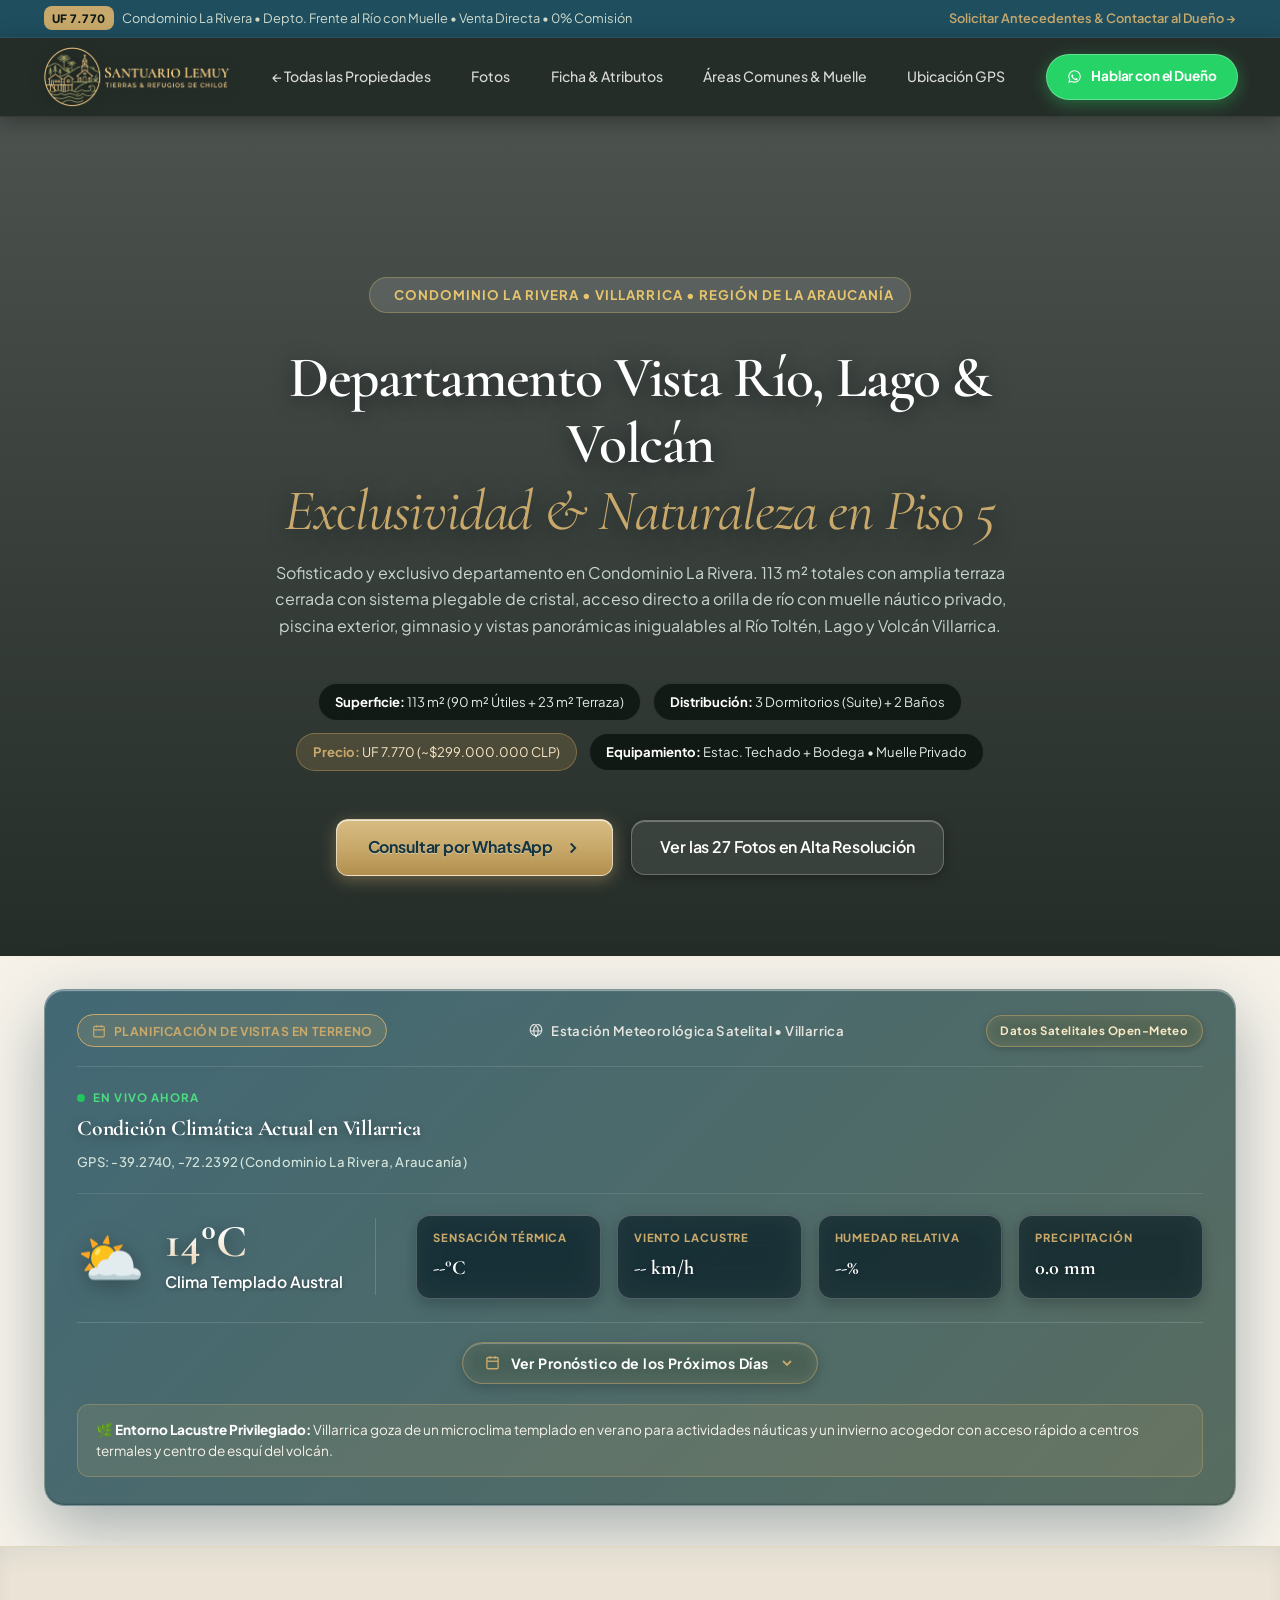
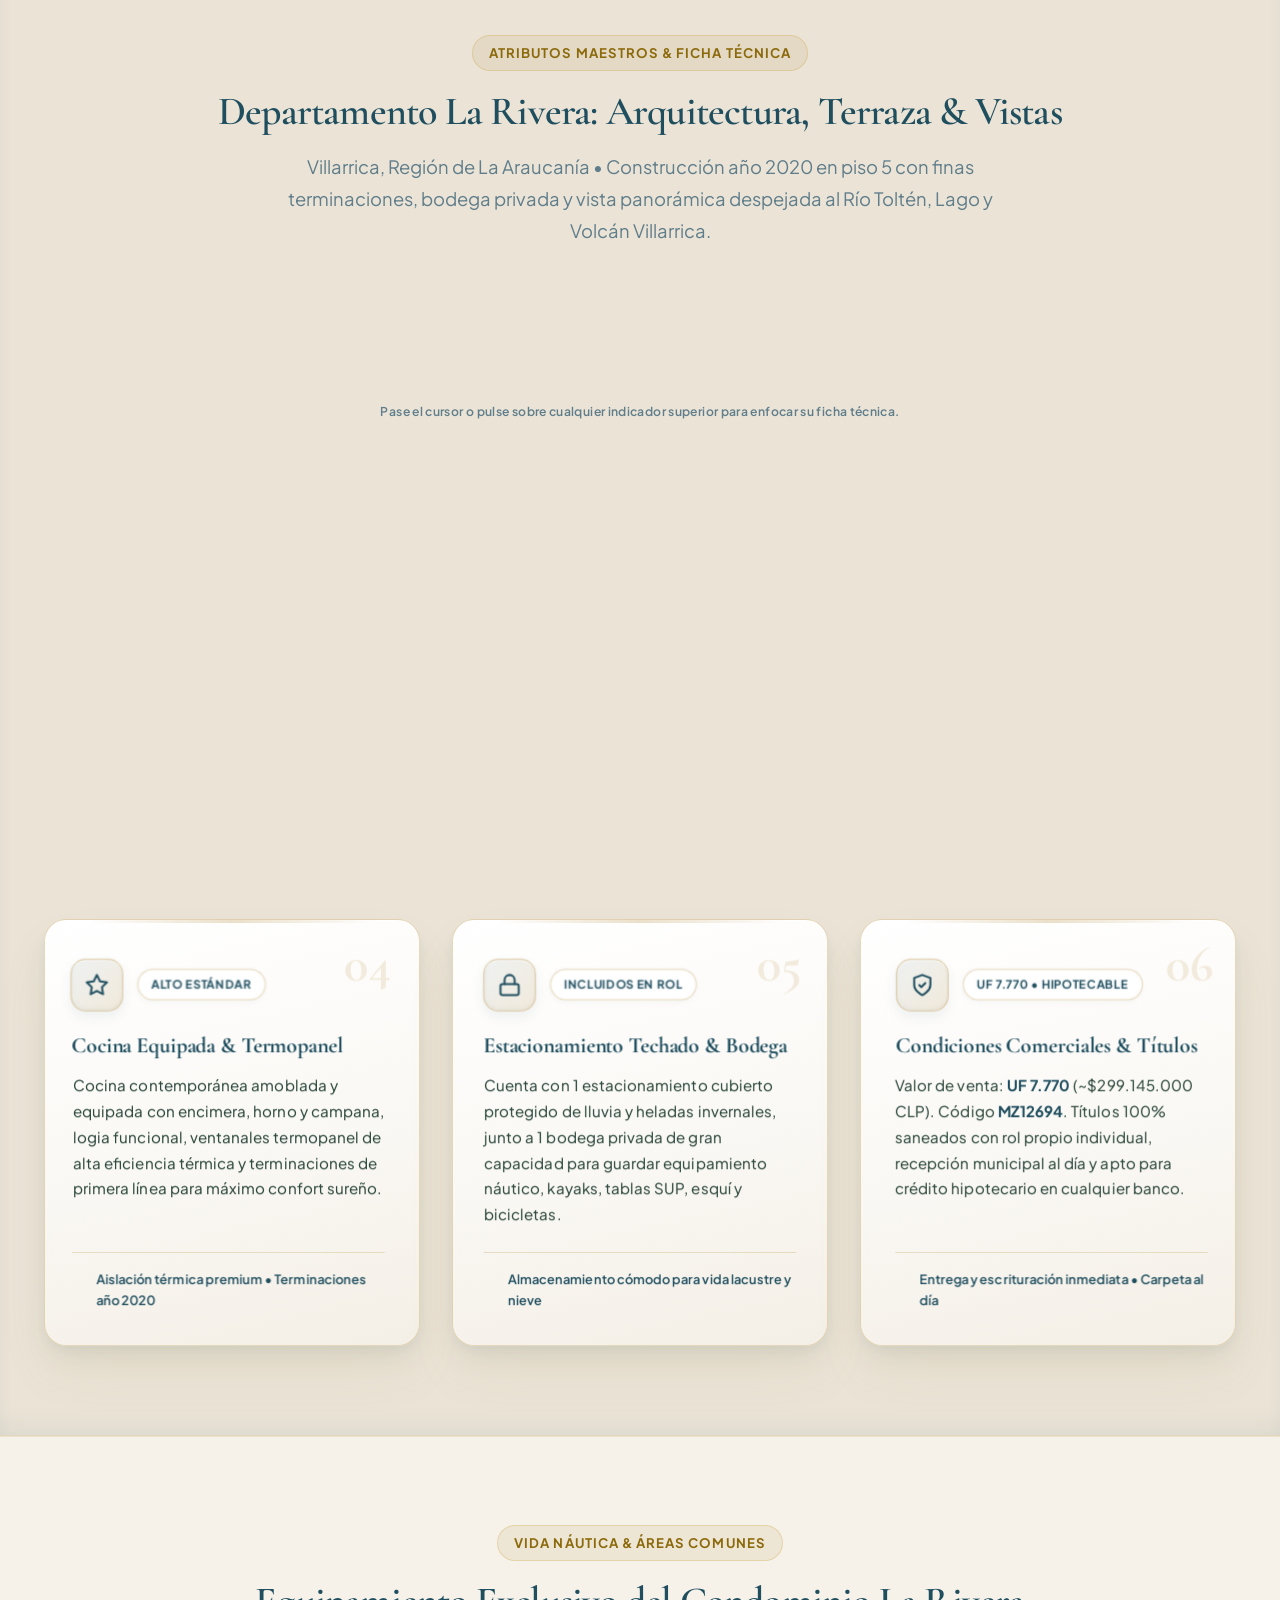
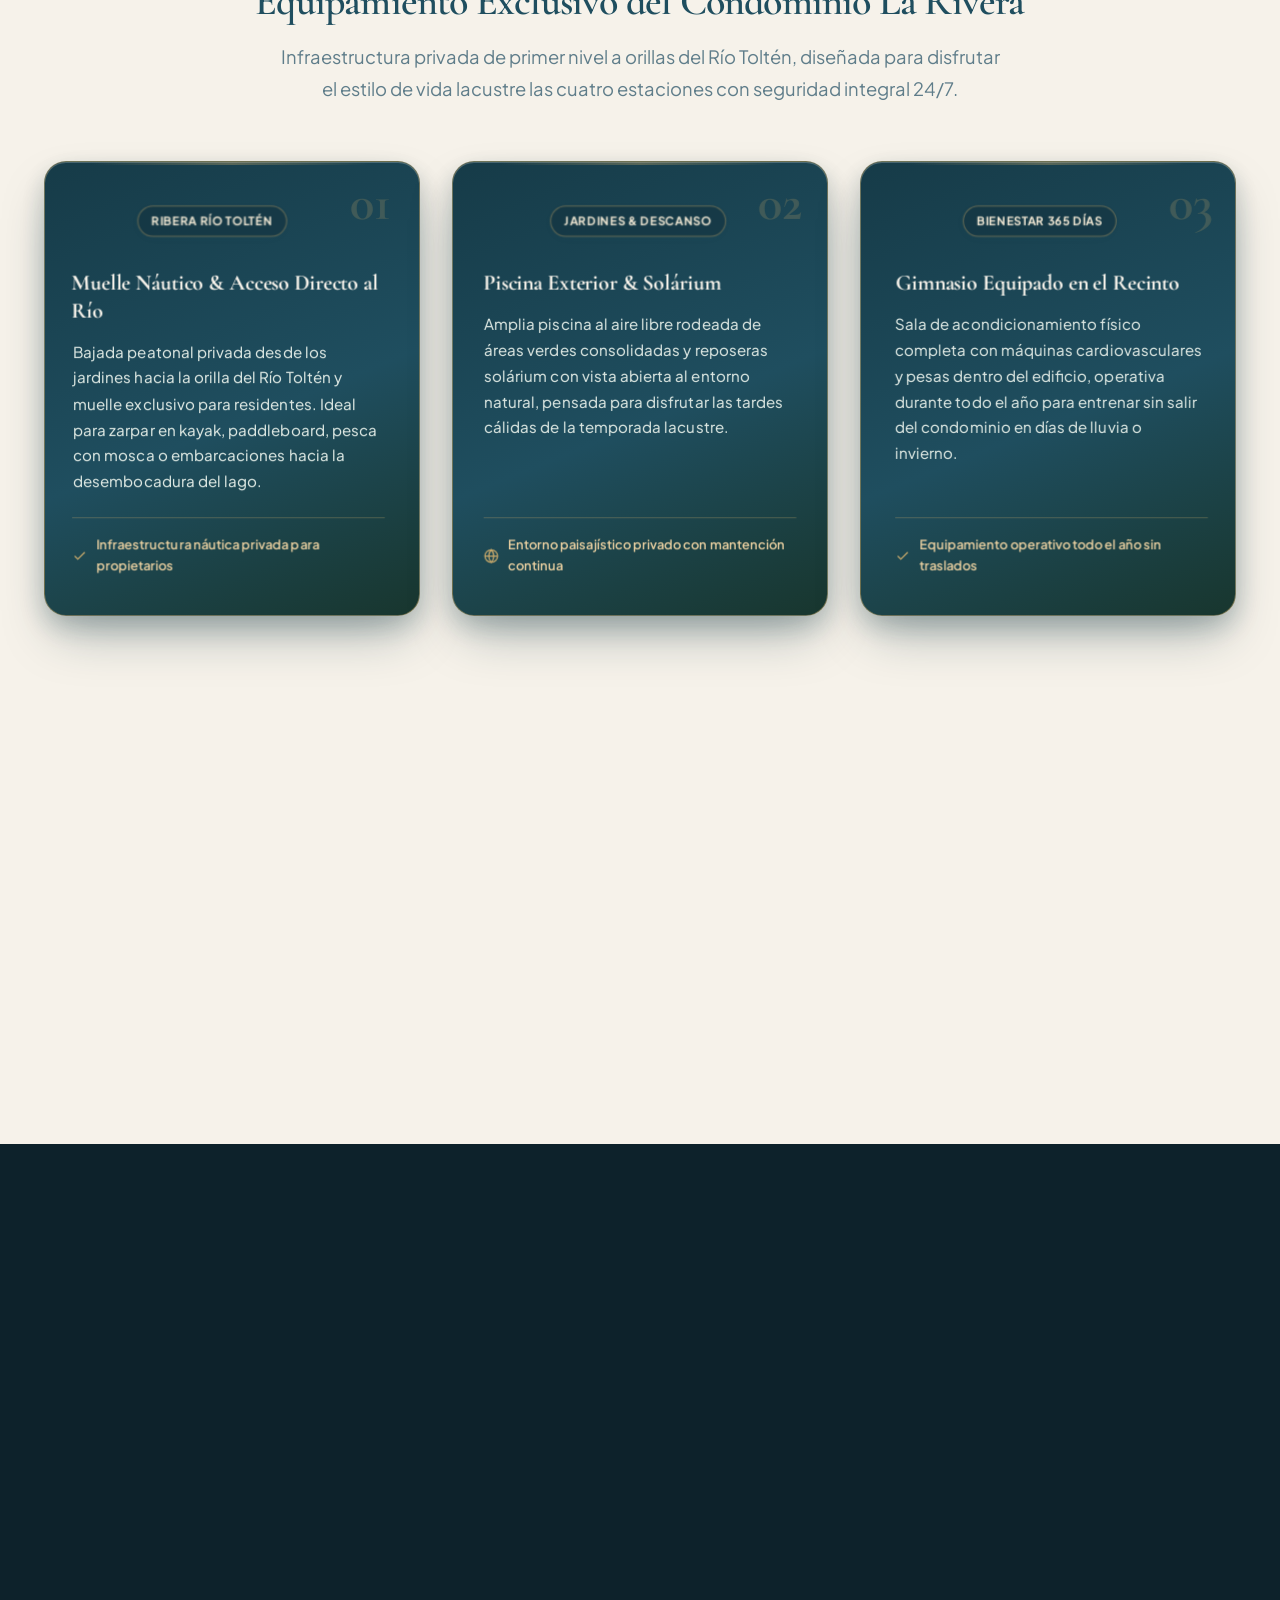
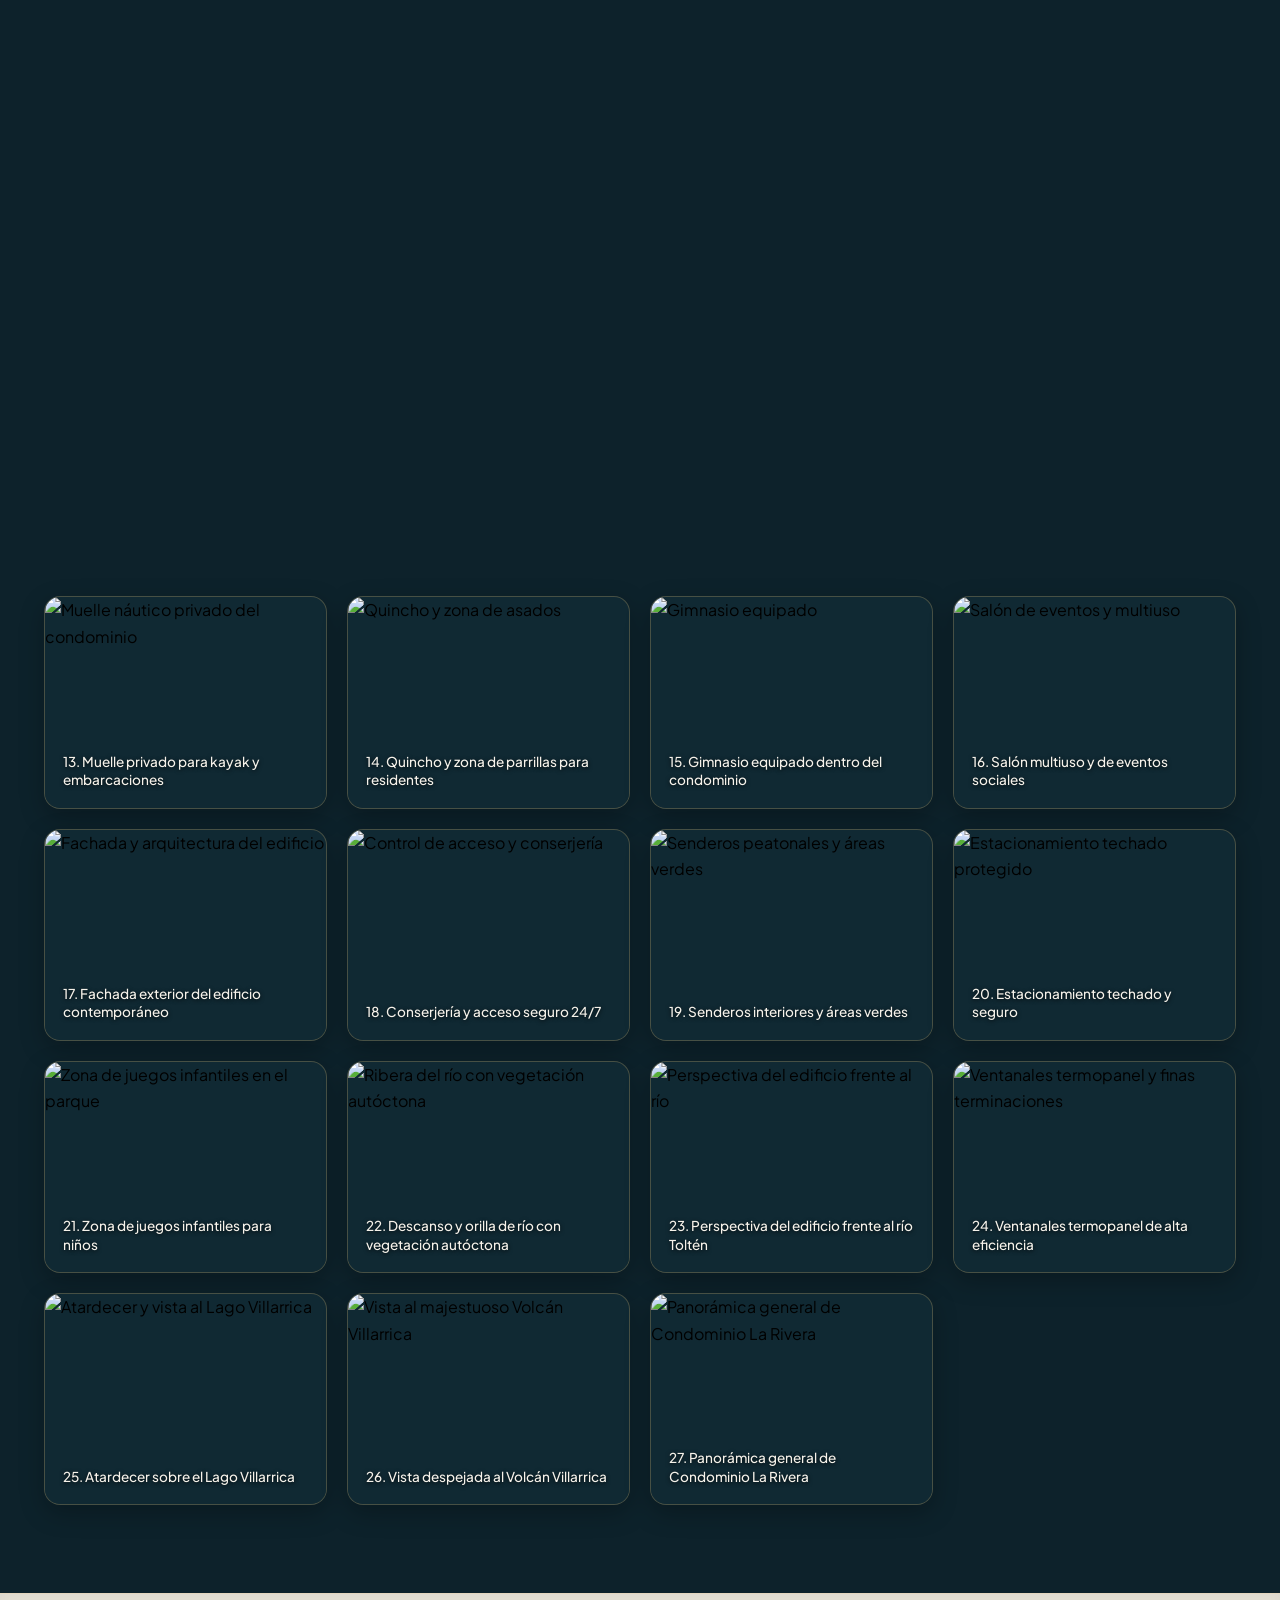
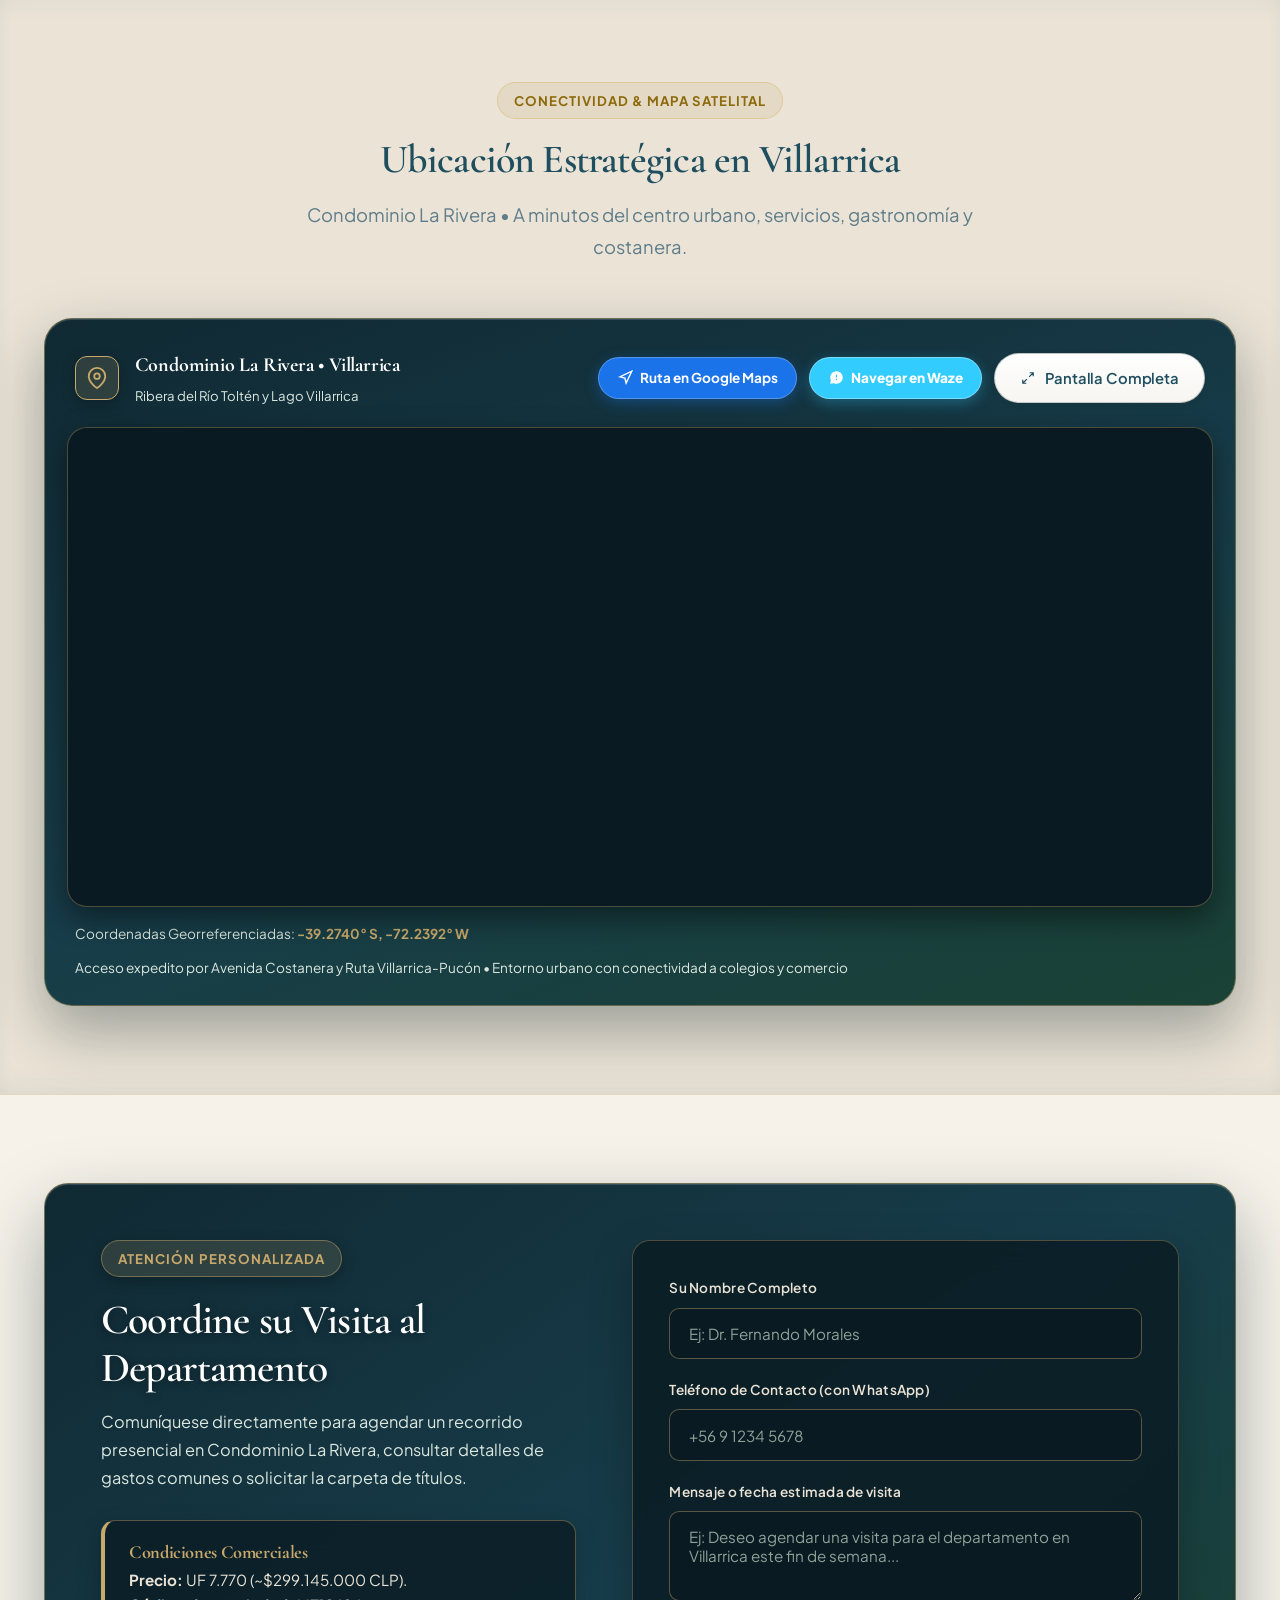
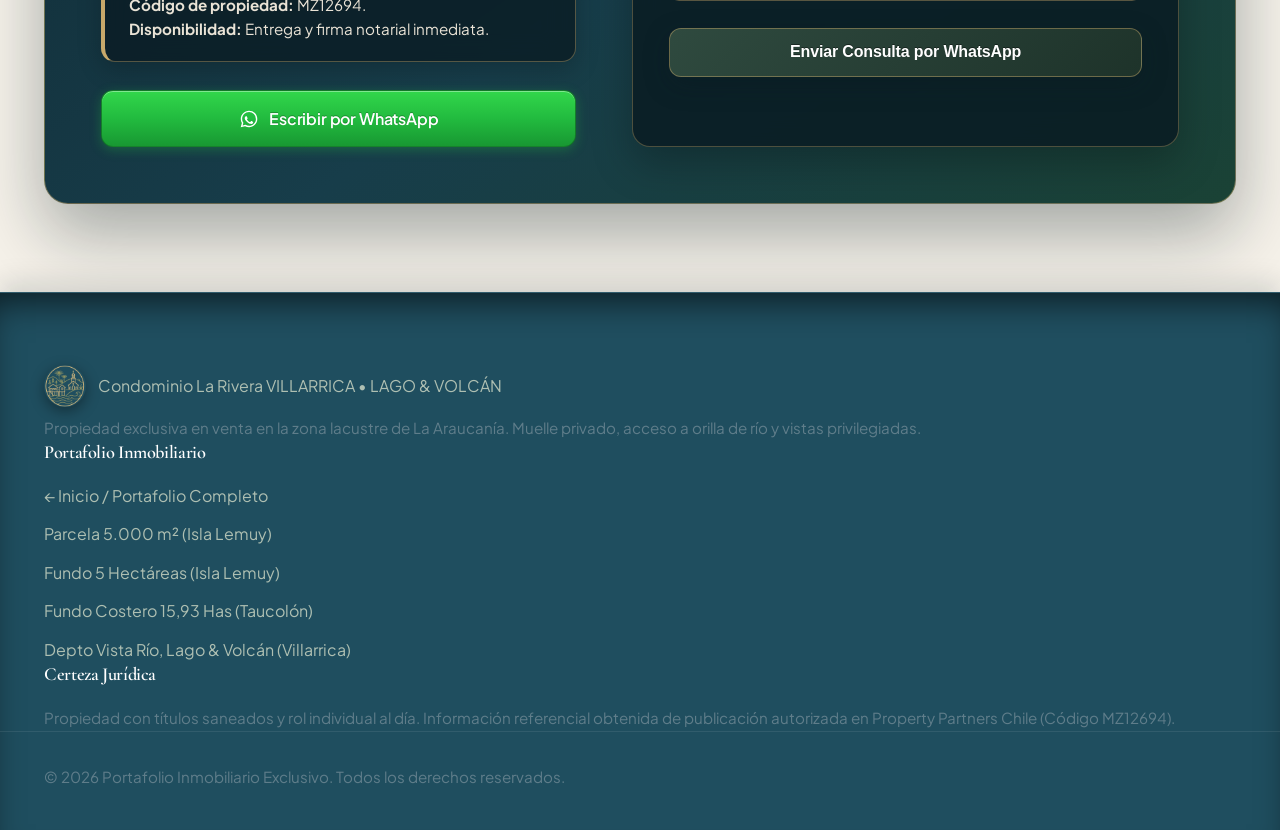
==== commit 7d537fa3: "fix: align 4-attribute specs grid & balance 2x2 property cards in index" ====
--- a/departamento-villarrica.html
+++ b/departamento-villarrica.html
@@ -70,7 +70,7 @@
   <link rel="preconnect" href="https://fonts.gstatic.com" crossorigin>
   <link href="https://fonts.googleapis.com/css2?family=Cinzel:wght@500;600;700;800&family=Cormorant+Garamond:ital,wght@0,400;0,500;0,600;0,700;1,400;1,600&family=Playfair+Display:ital,wght@0,500;0,600;0,700;1,400&family=Plus+Jakarta+Sans:wght@300;400;500;600;700&display=swap" rel="stylesheet">
   
-  <link rel="stylesheet" href="styles.css?v=31.0">
+  <link rel="stylesheet" href="styles.css?v=32.0">
 
   <style>
     html, body {
--- a/styles.css
+++ b/styles.css
@@ -4973,12 +4973,13 @@
 
 
 
-/* --- MODULAR SHOWCASE EN INDEX.HTML (3 PROPIEDADES CON LINK A PÁGINA) --- */
+/* --- MODULAR SHOWCASE EN INDEX.HTML (4 PROPIEDADES EN GRILLA 2x2 EQUILIBRADA) --- */
 .property-preview-grid {
   display: grid;
-  grid-template-columns: repeat(auto-fit, minmax(320px, 1fr));
-  gap: 2rem;
-  margin-top: 2.5rem;
+  grid-template-columns: repeat(2, minmax(0, 1fr));
+  gap: 2.25rem;
+  max-width: 1060px;
+  margin: 2.5rem auto 0;
 }
 
 .property-preview-card {
@@ -5113,31 +5114,34 @@
 /* Grilla de Especificaciones con la Paleta Completa */
 .property-specs-grid {
   display: grid;
-  grid-template-columns: 1fr 1fr;
-  gap: 0.95rem;
+  grid-template-columns: minmax(0, 1fr) minmax(0, 1fr);
+  gap: 0.9rem 0.75rem;
   padding: 1.15rem 0 !important;
   border-top: 1.5px solid rgba(200, 169, 107, 0.3) !important;
   border-bottom: 1.5px solid rgba(200, 169, 107, 0.3) !important;
   margin-bottom: 1.5rem;
+  align-items: start;
 }
 
 .spec-cell {
   display: flex;
   align-items: center;
-  gap: 0.75rem;
+  gap: 0.65rem;
+  min-width: 0;
+  width: 100%;
 }
 
 .spec-cell-icon {
-  width: 36px !important;
-  height: 36px !important;
-  min-width: 36px !important;
-  background: linear-gradient(135deg, rgba(31, 78, 95, 0.07) 0%, rgba(200, 169, 107, 0.2) 100%) !important;
-  border: 1.5px solid rgba(200, 169, 107, 0.5) !important;
-  border-radius: 10px !important;
+  width: 34px;
+  height: 34px;
+  min-width: 34px;
+  background: linear-gradient(135deg, rgba(31, 78, 95, 0.07) 0%, rgba(200, 169, 107, 0.2) 100%);
+  border: 1.5px solid rgba(200, 169, 107, 0.5);
+  border-radius: 10px;
   display: flex;
   align-items: center;
   justify-content: center;
-  color: #1F4E5F !important; /* Azul petróleo */
+  color: #1F4E5F; /* Azul petróleo */
   flex-shrink: 0;
   box-shadow: 0 2px 6px rgba(31, 78, 95, 0.05);
 }
@@ -5145,26 +5149,25 @@
 .spec-cell-text {
   display: flex;
   flex-direction: column;
-  overflow: hidden;
+  min-width: 0;
+  flex: 1;
 }
 
 .spec-cell-label {
-  font-size: 0.68rem !important;
+  font-size: 0.65rem;
   text-transform: uppercase;
-  letter-spacing: 0.06em;
-  color: #5F7D8A !important; /* Azul mar grisáceo oficial */
-  font-weight: 700 !important;
-  line-height: 1.2;
+  letter-spacing: 0.04em;
+  color: #5F7D8A; /* Azul mar grisáceo oficial */
+  font-weight: 700;
+  line-height: 1.25;
 }
 
 .spec-cell-val {
-  font-size: 0.88rem !important;
-  font-weight: 800 !important;
-  color: #1F4E5F !important; /* Azul petróleo profundo oficial */
+  font-size: 0.84rem;
+  font-weight: 800;
+  color: #1F4E5F; /* Azul petróleo profundo oficial */
   line-height: 1.25;
-  white-space: nowrap;
-  overflow: hidden;
-  text-overflow: ellipsis;
+  overflow-wrap: break-word;
 }
 
 .property-preview-footer {
@@ -5253,31 +5256,36 @@
     padding: 7.5rem 0 3.5rem;
   }
   .property-specs-grid {
-    gap: 0.75rem 0.5rem;
+    gap: 0.8rem 0.6rem;
   }
 }
 
 @media (max-width: 480px) {
+  .property-preview-body {
+    padding: 1.45rem 1.15rem 1.35rem !important;
+  }
   .property-specs-grid {
-    gap: 0.65rem 0.4rem;
+    gap: 0.72rem 0.5rem;
   }
   .spec-cell {
-    gap: 0.45rem;
+    gap: 0.44rem;
   }
   .spec-cell-icon {
     width: 28px;
     height: 28px;
     min-width: 28px;
+    border-radius: 8px;
   }
   .spec-cell-icon svg {
     width: 13px;
     height: 13px;
   }
   .spec-cell-label {
-    font-size: 0.6rem;
+    font-size: 0.56rem;
+    letter-spacing: 0.03em;
   }
   .spec-cell-val {
-    font-size: 0.76rem;
+    font-size: 0.72rem;
   }
 }
 
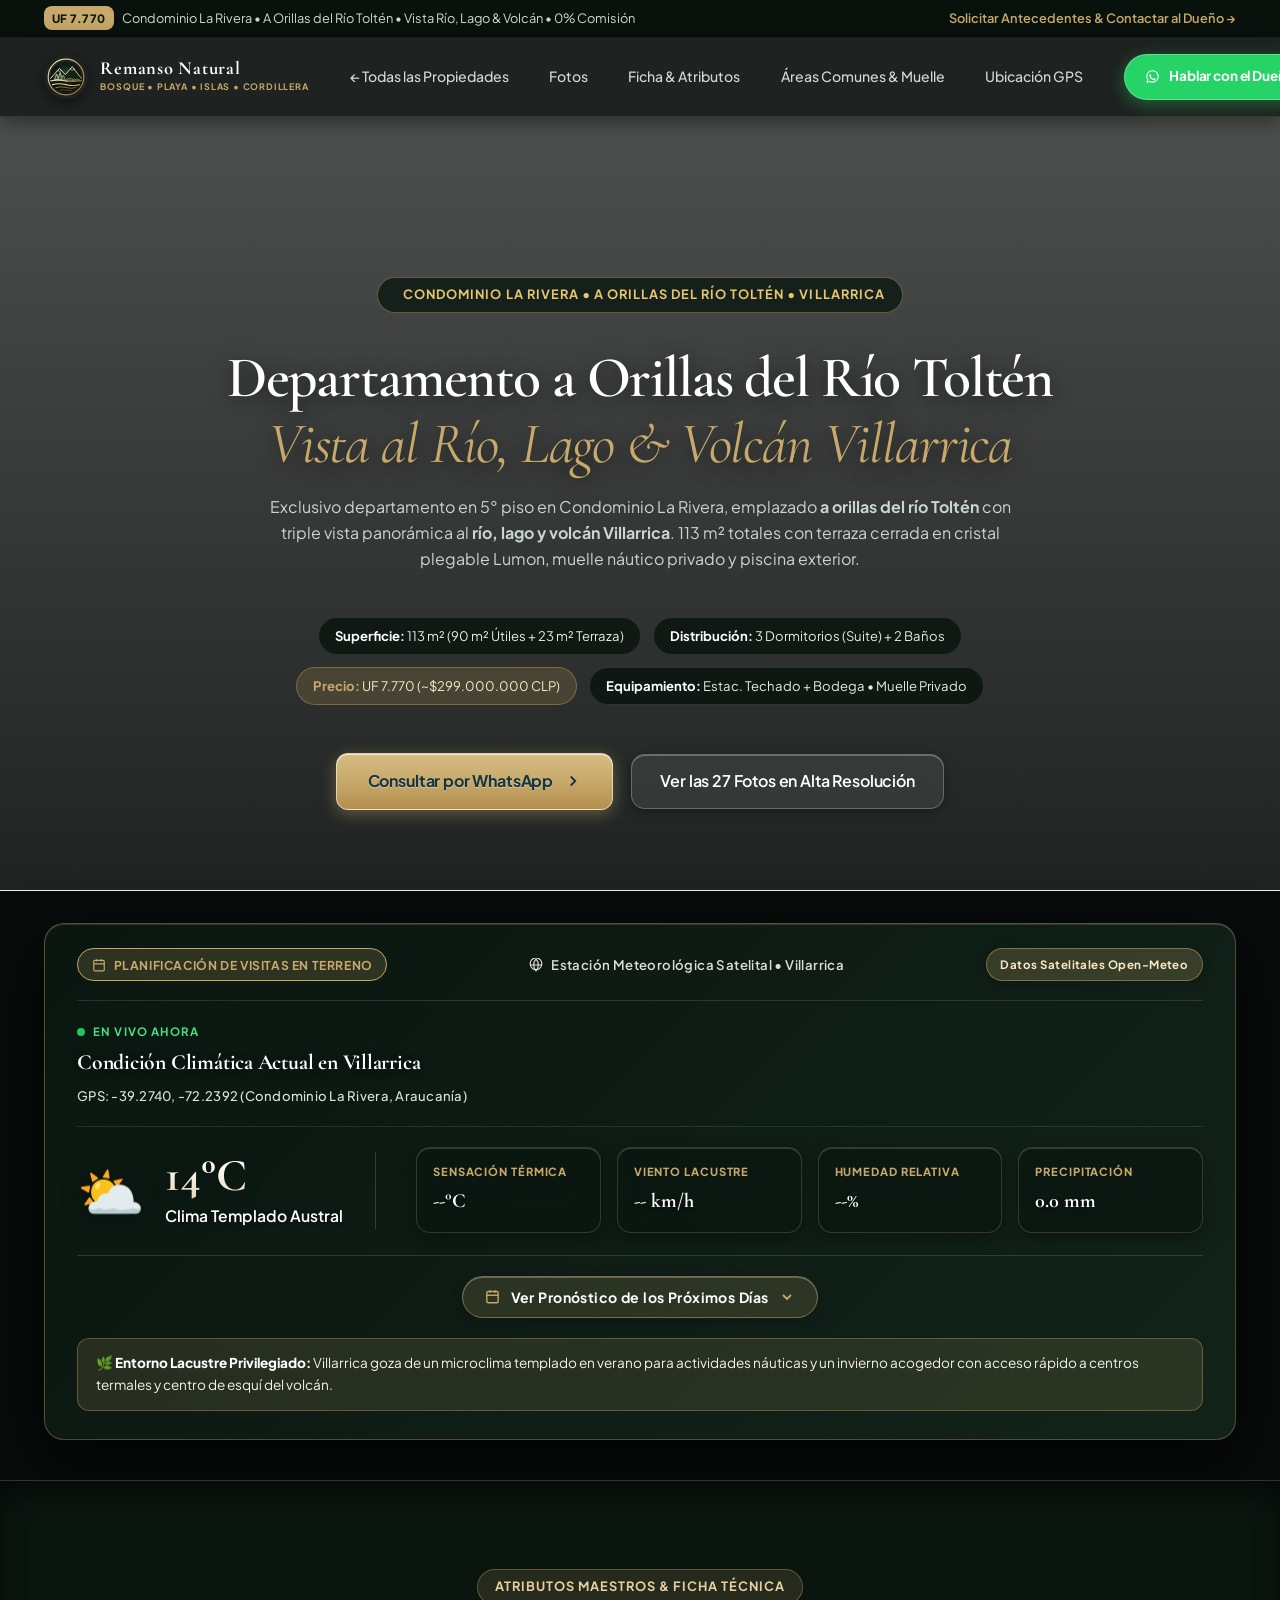
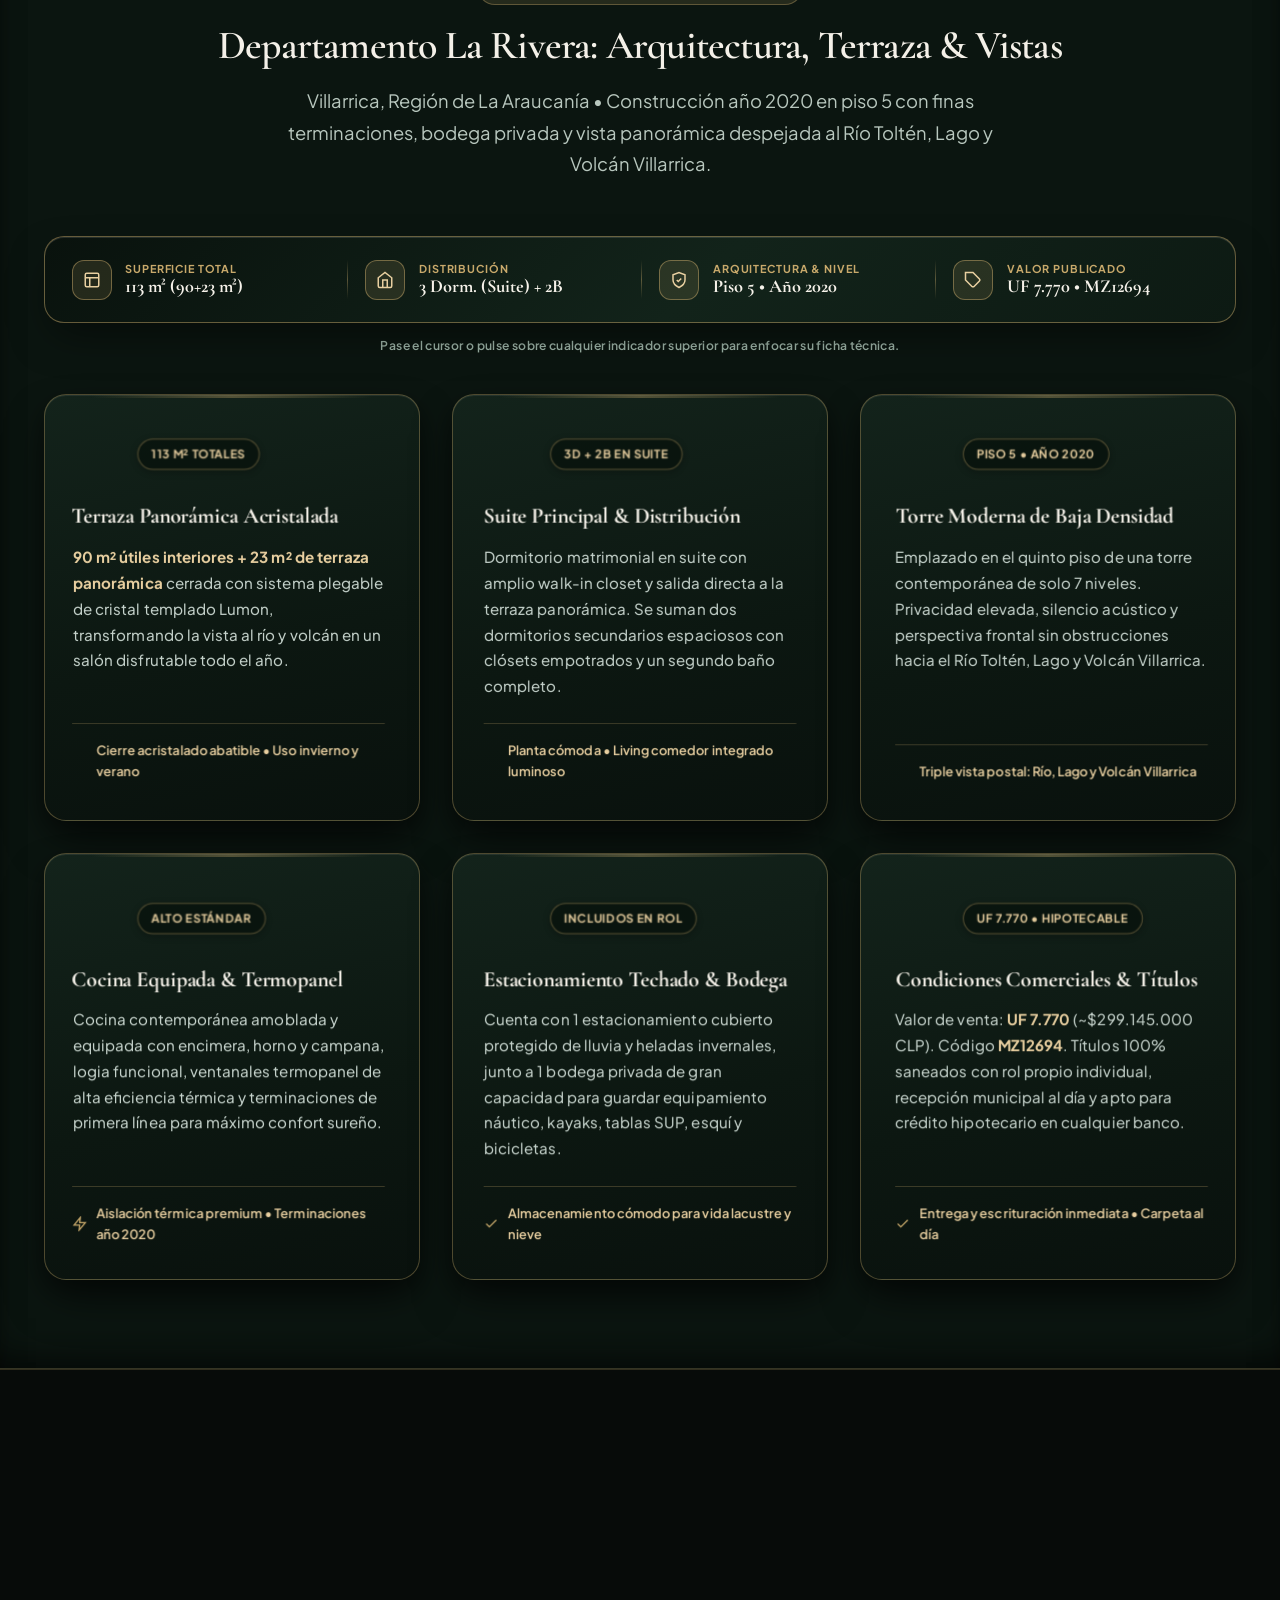
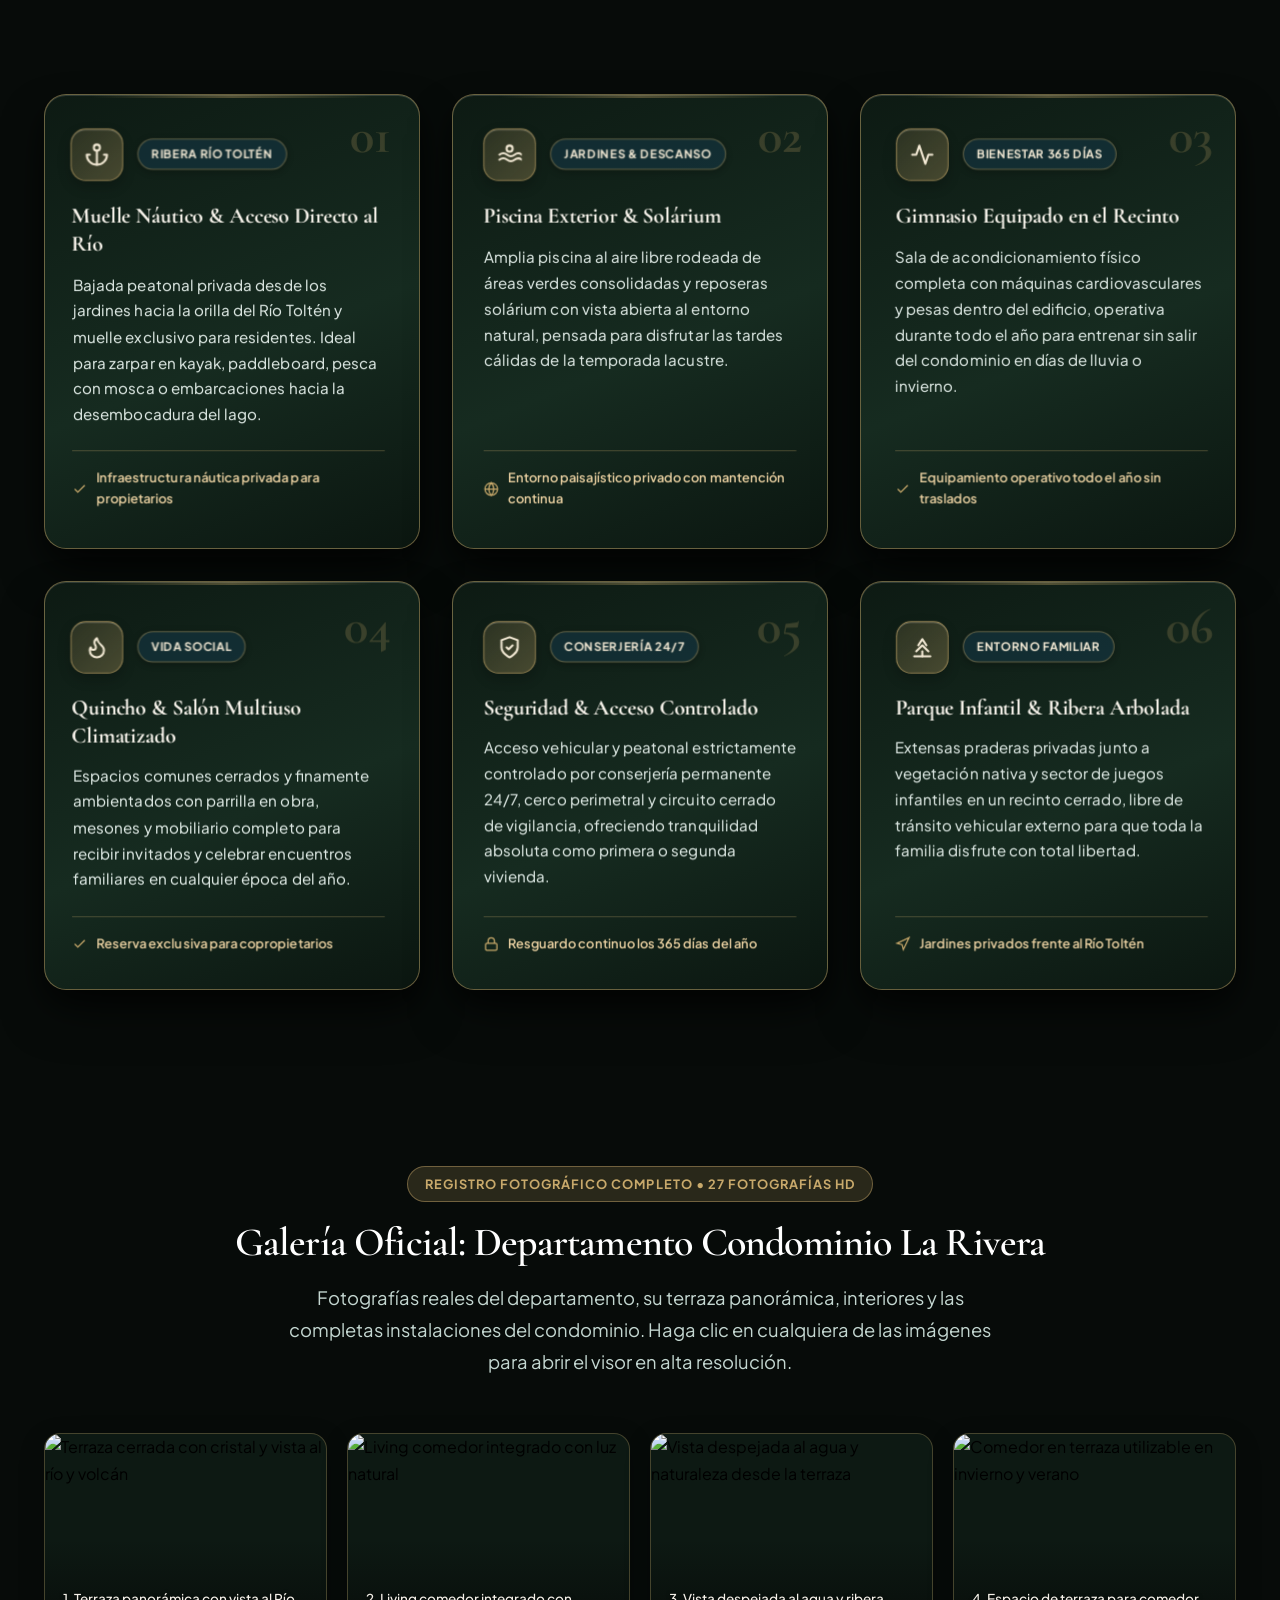
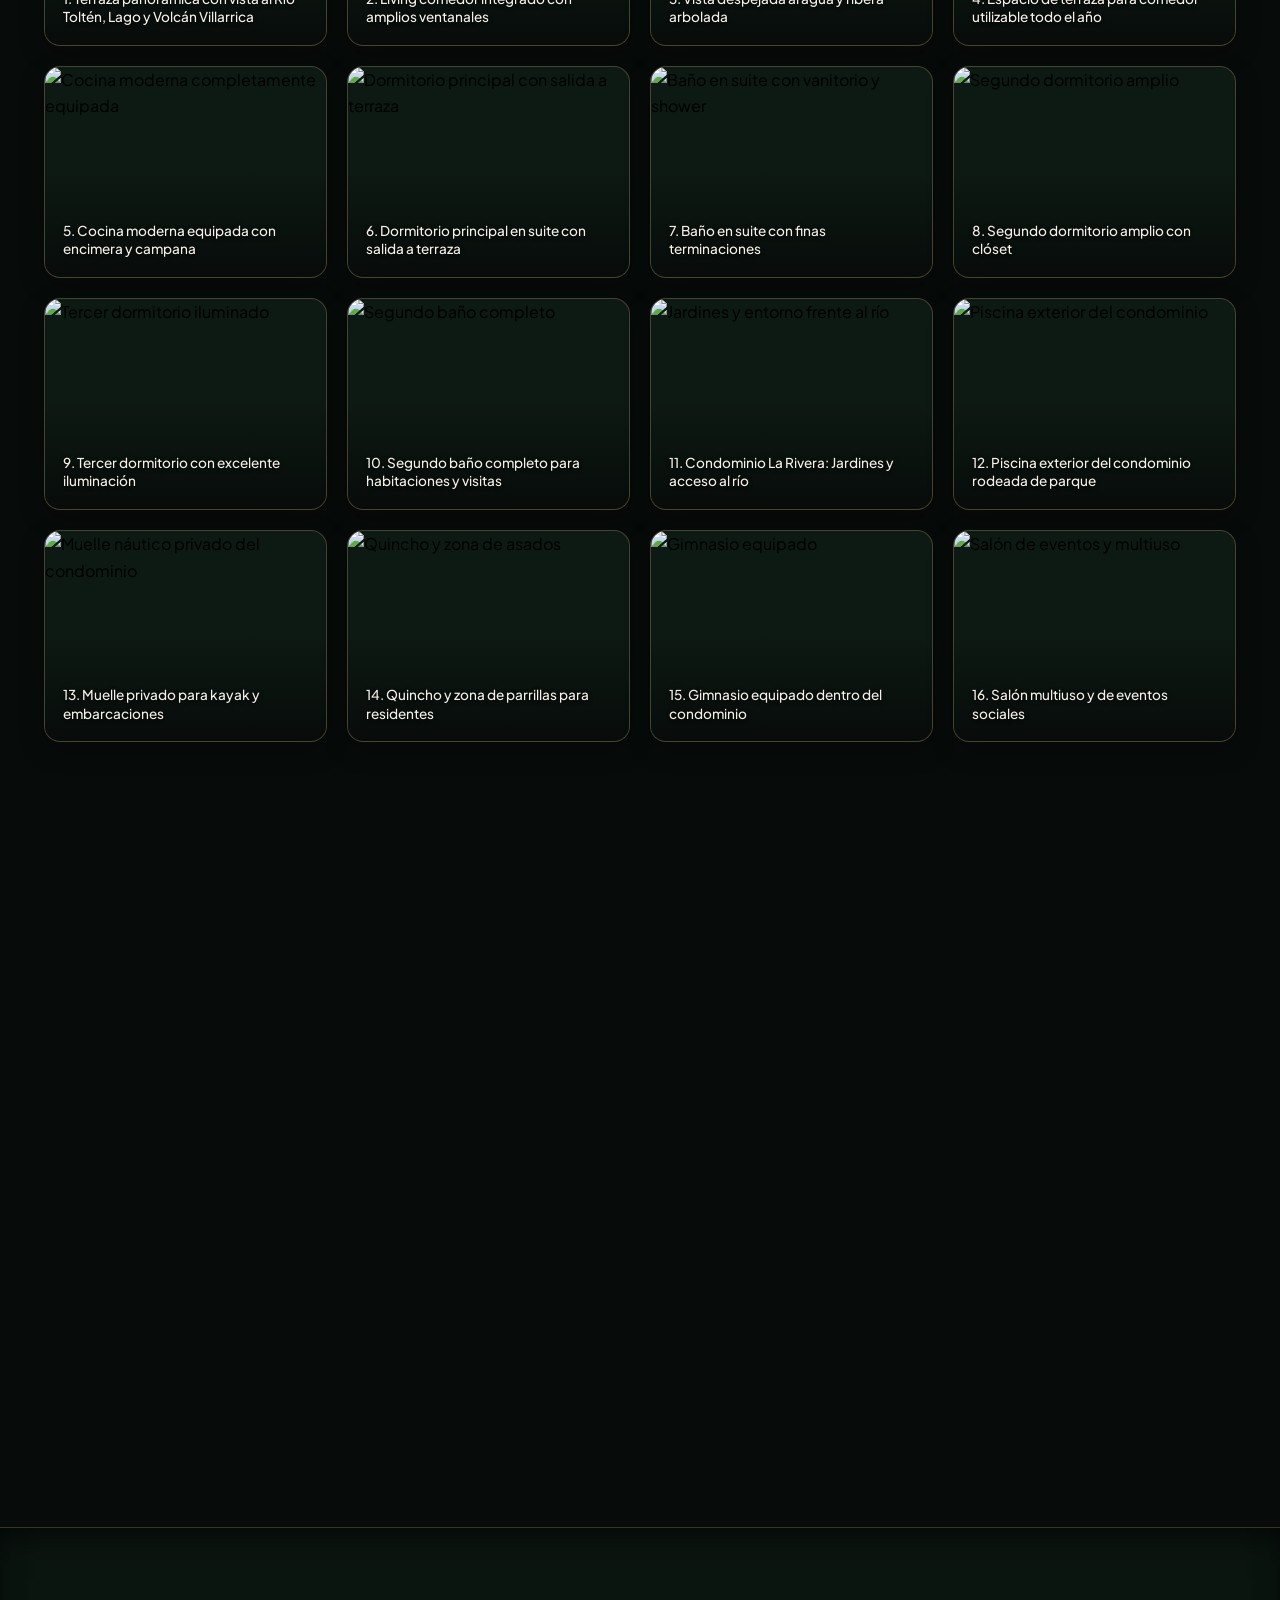
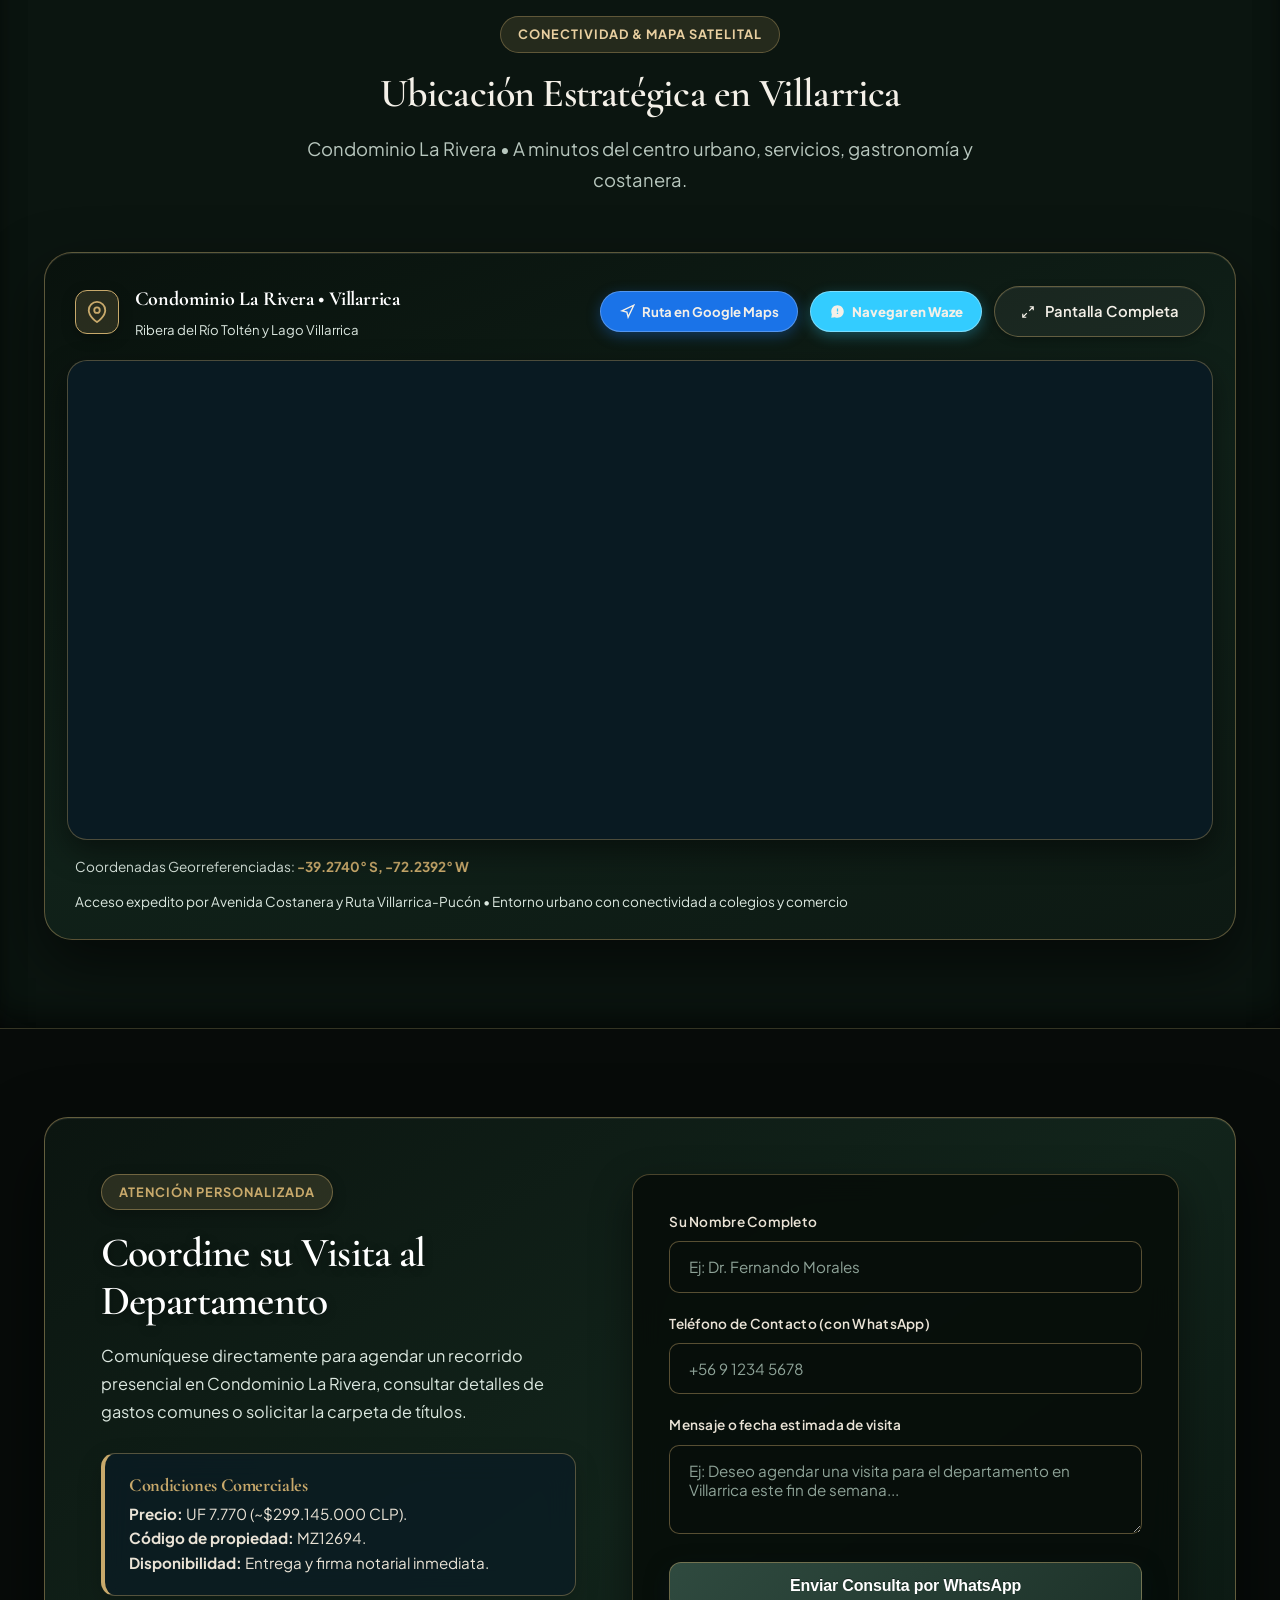
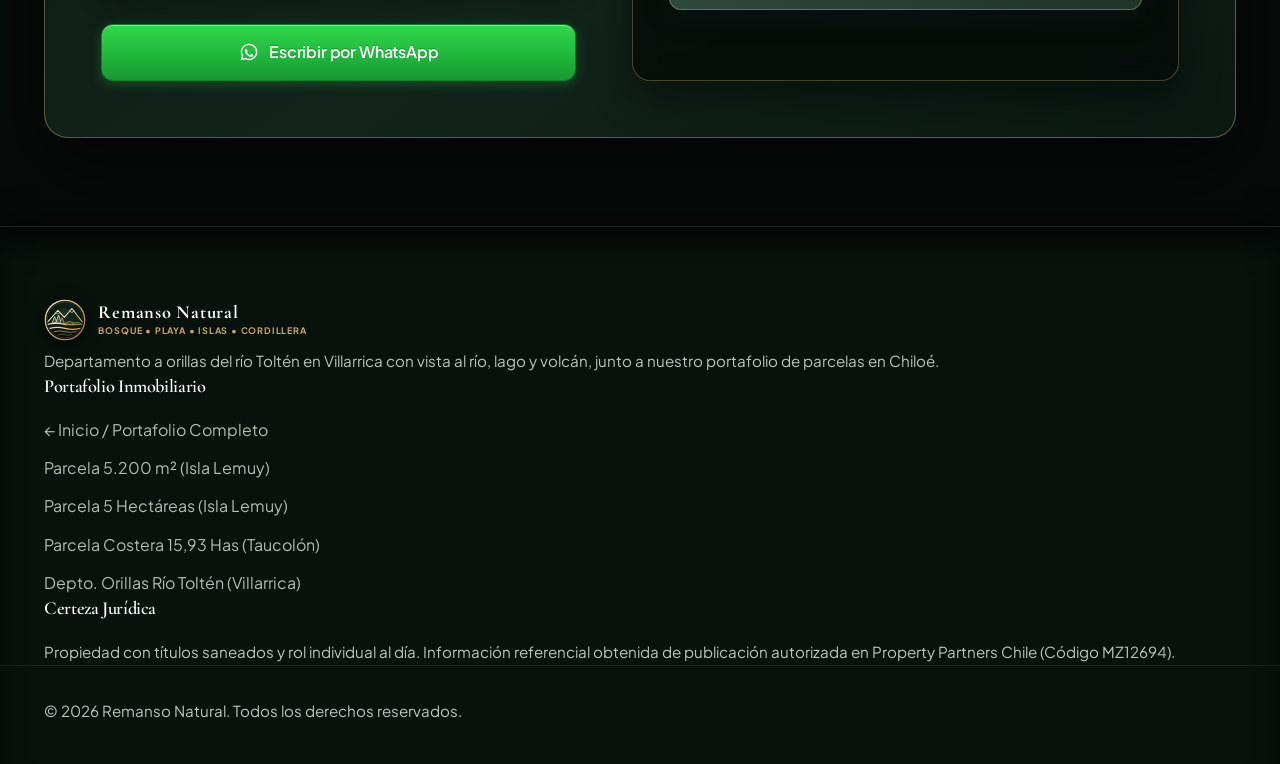
==== commit 7d4d99d0: "Rebrand a Remanso Natural, paleta oscura negro/verde y ajustes de propiedades" ====
--- a/departamento-villarrica.html
+++ b/departamento-villarrica.html
@@ -3,13 +3,13 @@
 <head>
   <meta charset="UTF-8">
   <meta name="viewport" content="width=device-width, initial-scale=1.0, maximum-scale=5.0">
-  <title>Departamento con Vista al Río, Lago y Volcán Villarrica | Condominio La Rivera • UF 7.770</title>
-  <meta name="description" content="Sofisticado departamento de 113 m² en 5° piso en Condominio La Rivera, Villarrica. 3 dormitorios, 2 baños, terraza panorámica cerrada en cristal, muelle privado náutico, piscina y vista despejada a río, lago y volcán. UF 7.770.">
+  <title>Departamento a Orillas del Río Toltén | Vista Río, Lago &amp; Volcán Villarrica • UF 7.770</title>
+  <meta name="description" content="Departamento de 113 m² en 5° piso en Condominio La Rivera, a orillas del río Toltén en Villarrica. 3 dormitorios, 2 baños, terraza panorámica en cristal Lumon, muelle privado y vista al río, lago y volcán Villarrica. UF 7.770.">
   <meta name="robots" content="index, follow, max-image-preview:large">
-  <meta name="keywords" content="departamento villarrica venta, condominio la rivera villarrica, departamento vista lago villarrica, departamento orilla de rio villarrica, departamento vista volcan villarrica, departamento 3 dormitorios villarrica">
+  <meta name="keywords" content="departamento villarrica venta, condominio la rivera villarrica, departamento orillas rio tolten, departamento vista lago villarrica, departamento vista volcan villarrica">
   <link rel="canonical" href="https://ilycons.github.io/lemuy/departamento-villarrica.html">
-  <link rel="icon" type="image/png" href="images/logo_lemuy_icon.png?v=31.0">
-  <link rel="apple-touch-icon" href="images/logo_lemuy_icon.png?v=31.0">
+  <link rel="icon" type="image/svg+xml" href="images/remanso-natural-crest.svg?v=34.0">
+  <link rel="apple-touch-icon" href="images/remanso-natural-crest.svg?v=34.0">
 
   <!-- Geo-Targeting -->
   <meta name="geo.region" content="CL-AR">
@@ -19,8 +19,8 @@
 
   <!-- Open Graph -->
   <meta property="og:type" content="website">
-  <meta property="og:title" content="Departamento en Venta en Condominio La Rivera • Villarrica • UF 7.770">
-  <meta property="og:description" content="113 m² totales, 3D + 2B, terraza cerrada en cristal, muelle náutico privado y vista panorámica a río, lago y Volcán Villarrica.">
+  <meta property="og:title" content="Departamento a Orillas del Río Toltén • Villarrica • UF 7.770">
+  <meta property="og:description" content="113 m² totales, 3D + 2B, a orillas del río Toltén con vista panorámica al río, lago y volcán Villarrica.">
   <meta property="og:image" content="https://storage.ppartnersgroup.com/property-files/media/100693/PP-4c45892d20696648.jpg">
   <meta property="og:url" content="https://ilycons.github.io/lemuy/departamento-villarrica.html">
 
@@ -29,8 +29,8 @@
   {
     "@context": "https://schema.org",
     "@type": "RealEstateListing",
-    "name": "Hermoso departamento con increíble vista al río, lago y volcán Villarrica",
-    "description": "Sofisticado y exclusivo departamento de 3 dormitorios y 2 baños en Condominio La Rivera, Villarrica. 113 m² totales, terraza panorámica cerrada en cristal, muelle náutico privado, piscina y vistas espectaculares.",
+    "name": "Departamento en Condominio La Rivera a orillas del río Toltén • Vista al río, lago y volcán Villarrica",
+    "description": "Exclusivo departamento de 3 dormitorios y 2 baños en Condominio La Rivera, a orillas del río Toltén en Villarrica. 113 m² totales, terraza panorámica cerrada en cristal, muelle náutico privado, piscina y vista al río, lago y volcán.",
     "identifier": "MZ12694",
     "datePosted": "2026-11-20",
     "yearBuilt": 2020,
@@ -70,7 +70,7 @@
   <link rel="preconnect" href="https://fonts.gstatic.com" crossorigin>
   <link href="https://fonts.googleapis.com/css2?family=Cinzel:wght@500;600;700;800&family=Cormorant+Garamond:ital,wght@0,400;0,500;0,600;0,700;1,400;1,600&family=Playfair+Display:ital,wght@0,500;0,600;0,700;1,400&family=Plus+Jakarta+Sans:wght@300;400;500;600;700&display=swap" rel="stylesheet">
   
-  <link rel="stylesheet" href="styles.css?v=32.0">
+  <link rel="stylesheet" href="styles.css?v=34.0">
 
   <style>
     html, body {
@@ -99,12 +99,12 @@
       border: 1px solid rgba(200, 169, 107, 0.3);
       box-shadow: 0 8px 24px rgba(0, 0, 0, 0.25);
       transition: transform 0.3s ease, border-color 0.3s ease, box-shadow 0.3s ease;
-      background: #102933;
+      background: #0d1913;
     }
     .villarrica-photo-card:hover {
       transform: translateY(-5px) scale(1.02);
       border-color: #C8A96B;
-      box-shadow: 0 16px 36px rgba(0, 0, 0, 0.4);
+      box-shadow: 0 16px 36px rgba(0, 0, 0, 0.55);
     }
     .villarrica-photo-card img {
       width: 100%;
@@ -118,14 +118,14 @@
     .villarrica-photo-overlay {
       position: absolute;
       inset: 0;
-      background: linear-gradient(180deg, rgba(0, 0, 0, 0) 50%, rgba(16, 41, 51, 0.92) 100%);
+      background: linear-gradient(180deg, rgba(0, 0, 0, 0) 50%, rgba(7, 11, 9, 0.94) 100%);
       display: flex;
       align-items: flex-end;
       padding: 1.15rem;
       transition: opacity 0.3s ease;
     }
     .villarrica-photo-caption {
-      color: #F6F2EA;
+      color: #F4F0E8;
       font-size: 0.85rem;
       font-weight: 500;
       line-height: 1.35;
@@ -137,9 +137,9 @@
       right: 0.85rem;
       width: 34px;
       height: 34px;
-      background: rgba(16, 41, 51, 0.8);
+      background: rgba(11, 21, 16, 0.86);
       backdrop-filter: blur(8px);
-      border: 1px solid rgba(200, 169, 107, 0.4);
+      border: 1px solid rgba(200, 169, 107, 0.42);
       border-radius: 50%;
       display: flex;
       align-items: center;
@@ -168,7 +168,7 @@
     <div class="container top-notice-content">
       <div class="top-notice-left">
         <span class="top-notice-badge">UF 7.770</span>
-        <span>Condominio La Rivera • Depto. Frente al Río con Muelle • Venta Directa • 0% Comisión</span>
+        <span>Condominio La Rivera • A Orillas del Río Toltén • Vista Río, Lago &amp; Volcán • 0% Comisión</span>
       </div>
       <div>
         <a href="#contacto-propiedad" class="top-notice-link">
@@ -181,8 +181,14 @@
   <!-- Encabezado Específico de Propiedad -->
   <header class="main-header">
     <div class="container navbar">
-      <a href="index.html" class="brand-logo" aria-label="Volver a Inicio — Santuario Lemuy">
-        <img src="images/logo_lemuy.png?v=31.0" alt="Santuario Lemuy — Tierras &amp; Refugios de Chiloé" class="brand-full-logo" width="166" height="55">
+      <a href="index.html" class="brand-logo" aria-label="Volver a Inicio — Remanso Natural">
+        <div class="brand-icon brand-icon--crest">
+          <img src="images/remanso-natural-crest.svg?v=34.0" alt="Emblema Remanso Natural" width="38" height="38">
+        </div>
+        <div class="brand-text-col">
+          <span class="brand-text-name">Remanso Natural</span>
+          <span class="brand-text-sub">Bosque • Playa • Islas • Cordillera</span>
+        </div>
       </a>
 
       <!-- Menú Escritorio -->
@@ -239,17 +245,17 @@
   </div>
 
   <!-- HERO DE LA PROPIEDAD -->
-  <section class="property-hero-section" style="background-image: linear-gradient(180deg, rgba(7, 16, 11, 0.72) 0%, rgba(7, 16, 11, 0.88) 100%), url('https://storage.ppartnersgroup.com/property-files/media/100693/PP-4c45892d20696648.jpg');">
+  <section class="property-hero-section" style="background-image: linear-gradient(180deg, rgba(7, 11, 9, 0.72) 0%, rgba(7, 11, 9, 0.9) 100%), url('https://storage.ppartnersgroup.com/property-files/media/100693/PP-4c45892d20696648.jpg');">
     <div class="container property-hero-content">
       <div class="eyebrow-badge dark">
         <span class="eyebrow-pulse-dot"></span>
-        CONDOMINIO LA RIVERA • VILLARRICA • REGIÓN DE LA ARAUCANÍA
-      </div>
-
-      <h1 class="property-hero-title">Departamento Vista Río, Lago & Volcán<br><em>Exclusividad & Naturaleza en Piso 5</em></h1>
+        CONDOMINIO LA RIVERA • A ORILLAS DEL RÍO TOLTÉN • VILLARRICA
+      </div>
+
+      <h1 class="property-hero-title">Departamento a Orillas del Río Toltén<br><em>Vista al Río, Lago &amp; Volcán Villarrica</em></h1>
       
       <p class="property-hero-subtitle">
-        Sofisticado y exclusivo departamento en Condominio La Rivera. 113 m² totales con amplia terraza cerrada con sistema plegable de cristal, acceso directo a orilla de río con muelle náutico privado, piscina exterior, gimnasio y vistas panorámicas inigualables al Río Toltén, Lago y Volcán Villarrica.
+        Exclusivo departamento en 5° piso en Condominio La Rivera, emplazado <strong>a orillas del río Toltén</strong> con triple vista panorámica al <strong>río, lago y volcán Villarrica</strong>. 113 m² totales con terraza cerrada en cristal plegable Lumon, muelle náutico privado y piscina exterior.
       </p>
 
       <div class="property-hero-meta-bar">
@@ -734,7 +740,7 @@
   </section>
 
   <!-- GALERÍA DE 27 FOTOGRAFÍAS REALES EN ALTA RESOLUCIÓN -->
-  <section id="galeria-fotos" class="section-padding" style="background: #0d222b;">
+  <section id="galeria-fotos" class="section-padding" style="background: #070b09;">
     <div class="container">
       <div class="section-header text-center">
         <div class="eyebrow-badge" style="background: rgba(200, 169, 107, 0.18); color: var(--color-dorado); border: 1.5px solid rgba(200, 169, 107, 0.45);">
@@ -837,7 +843,7 @@
 
         <!-- Foto 9 -->
         <div class="villarrica-photo-card" data-gallery-prop="villarrica" data-gallery-index="8" title="Ver foto ampliada">
-          <img src="https://storage.ppartnersgroup.com/property-files/media/100693/PP-63d2c534cba38f77.jpg" alt="Tercer dormitorio confortable" loading="lazy">
+          <img src="https://storage.ppartnersgroup.com/property-files/media/100693/PP-63d2c534cba38f77.jpg" alt="Tercer dormitorio iluminado" loading="lazy">
           <div class="villarrica-photo-overlay">
             <span class="villarrica-photo-caption">9. Tercer dormitorio con excelente iluminación</span>
             <div class="villarrica-photo-zoom-icon">
@@ -1158,28 +1164,28 @@
   <footer class="main-footer">
     <div class="container footer-content">
       <div class="footer-col brand-col">
-        <div class="brand-logo footer-logo">
+        <a href="index.html" class="brand-logo footer-logo" aria-label="Remanso Natural">
           <div class="brand-icon brand-icon--crest" style="width: 42px; height: 42px;">
-            <img src="images/logo_lemuy_icon.png?v=31.0" alt="Emblema Santuario Lemuy" class="brand-crest-img" width="42" height="42">
-          </div>
-          <div class="logo-text">
-            <span class="logo-title">Condominio La Rivera</span>
-            <span class="logo-tagline">VILLARRICA • LAGO & VOLCÁN</span>
-          </div>
-        </div>
+            <img src="images/remanso-natural-crest.svg?v=34.0" alt="Emblema Remanso Natural" class="brand-crest-img" width="42" height="42">
+          </div>
+          <div class="brand-text-col">
+            <span class="brand-text-name">Remanso Natural</span>
+            <span class="brand-text-sub">Bosque • Playa • Islas • Cordillera</span>
+          </div>
+        </a>
         <p class="footer-desc">
-          Propiedad exclusiva en venta en la zona lacustre de La Araucanía. Muelle privado, acceso a orilla de río y vistas privilegiadas.
+          Departamento a orillas del río Toltén en Villarrica con vista al río, lago y volcán, junto a nuestro portafolio de parcelas en Chiloé.
         </p>
       </div>
 
       <div class="footer-col links-col">
         <h4 class="footer-title">Portafolio Inmobiliario</h4>
         <ul class="footer-links">
-          <li><a href="index.html">← Inicio / Portafolio Completo</a></li>
-          <li><a href="parcela-5000m2.html">Parcela 5.000 m² (Isla Lemuy)</a></li>
-          <li><a href="fundo-5-hectareas.html">Fundo 5 Hectáreas (Isla Lemuy)</a></li>
-          <li><a href="fundo-taucolon-15ha.html">Fundo Costero 15,93 Has (Taucolón)</a></li>
-          <li><a href="departamento-villarrica.html">Depto Vista Río, Lago & Volcán (Villarrica)</a></li>
+          <li><a href="index.html">&larr; Inicio / Portafolio Completo</a></li>
+          <li><a href="parcela-5000m2.html">Parcela 5.200 m² (Isla Lemuy)</a></li>
+          <li><a href="fundo-5-hectareas.html">Parcela 5 Hectáreas (Isla Lemuy)</a></li>
+          <li><a href="fundo-taucolon-15ha.html">Parcela Costera 15,93 Has (Taucolón)</a></li>
+          <li><a href="departamento-villarrica.html">Depto. Orillas Río Toltén (Villarrica)</a></li>
         </ul>
       </div>
 
@@ -1193,7 +1199,7 @@
 
     <div class="footer-bottom">
       <div class="container footer-bottom-inner">
-        <p>&copy; 2026 Portafolio Inmobiliario Exclusivo. Todos los derechos reservados.</p>
+        <p>&copy; 2026 Remanso Natural. Todos los derechos reservados.</p>
       </div>
     </div>
   </footer>
@@ -1226,6 +1232,6 @@
     </div>
   </div>
 
-  <script src="app.js?v=31.0"></script>
+  <script src="app.js?v=34.0"></script>
 </body>
 </html>
--- a/styles.css
+++ b/styles.css
@@ -1,56 +1,55 @@
 /* ==========================================================================
-   SANTUARIO LEMUY - DESIGN SYSTEM & LUXURY REAL ESTATE STYLESHEET
-   Diseño especializado para público profesional y personas en etapa de retiro.
-   Tipografía de alta legibilidad, paleta sobria austral, componentes didácticos.
+   REMANSO NATURAL - DESIGN SYSTEM & LUXURY REAL ESTATE STYLESHEET
+   Paleta Austral Oscura: Negro Obsidiana, Verde Bosque Profundo & Oro Champagne
    ========================================================================== */
 
 :root {
   /* ==========================================================================
-     PALETA OFICIAL SANTUARIO LEMUY (Mar Interior, Bosque Nativo & Exclusividad Austral)
+     PALETA OFICIAL REMANSO NATURAL (Bosque Nativo, Playa, Islas & Cordillera)
      ========================================================================== */
-  --color-petroleo: #1F4E5F;       /* Azul petróleo profundo (Profundidad y aplomo) */
-  --color-petroleo-dark: #143541;  /* Tono nocturno para contrastes de fondo */
-  --color-petroleo-light: #2b687e; /* Azul petróleo luminoso */
+  --color-petroleo: #13251C;       /* Verde pino profundo (Aplomo arquitectónico) */
+  --color-petroleo-dark: #070C09;  /* Negro bosque nocturno */
+  --color-petroleo-light: #1F3B2D; /* Verde musgo elevado */
   
-  --color-mar-grisaceo: #5F7D8A;   /* Azul mar grisáceo (Canales y bruma marina) */
-  --color-bosque: #2F4A3F;         /* Verde bosque costero (Vegetación autóctona) */
-  --color-bosque-dark: #1d3129;    /* Verde bosque profundo */
-  --color-bosque-light: #3e6354;   /* Verde bosque templado */
+  --color-mar-grisaceo: #9DB3A7;   /* Salvia brumosa (Subtítulos y etiquetas) */
+  --color-bosque: #1D372A;         /* Verde bosque profundo */
+  --color-bosque-dark: #0D1A13;    /* Verde abismal */
+  --color-bosque-light: #2B4E3C;   /* Verde nativo luminoso */
   
-  --color-arena: #EAE3D6;          /* Arena clara / hueso (Fondos alternos y líneas) */
-  --color-marfil: #F6F2EA;         /* Marfil suave (Base orgánica principal) */
+  --color-arena: #0B1510;          /* Verde oscuro profundo (Secciones alternas) */
+  --color-marfil: #070B09;         /* Negro obsidiana cálido (Base orgánica principal) */
   
-  --color-dorado: #C8A96B;         /* Dorado arena / champagne (Acento premium) */
-  --color-dorado-hover: #d7bc82;   /* Dorado resplandeciente */
-  --color-dorado-soft: rgba(200, 169, 107, 0.16);
+  --color-dorado: #C8A96B;         /* Dorado champagne (Acento premium) */
+  --color-dorado-hover: #DFC389;   /* Dorado resplandeciente */
+  --color-dorado-soft: rgba(200, 169, 107, 0.14);
   --color-dorado-glow: rgba(200, 169, 107, 0.32);
 
   /* Mapeo del Design System */
-  --color-primary: #2F4A3F;         /* Verde bosque costero */
-  --color-primary-light: #3e6354;
-  --color-primary-dark: #1F4E5F;    /* Azul petróleo profundo */
+  --color-primary: #1F3D2E;         /* Verde bosque costero */
+  --color-primary-light: #2D5441;
+  --color-primary-dark: #08110C;    /* Negro bosque oscuro */
   
-  --color-accent: #C8A96B;          /* Dorado arena / champagne */
-  --color-accent-hover: #d7bc82;
-  --color-accent-soft: rgba(200, 169, 107, 0.16);
+  --color-accent: #C8A96B;          /* Dorado champagne */
+  --color-accent-hover: #DFC389;
+  --color-accent-soft: rgba(200, 169, 107, 0.14);
   --color-accent-glow: rgba(200, 169, 107, 0.32);
   
-  --color-ocean: #1F4E5F;           /* Azul petróleo profundo */
-  --color-ocean-light: #5F7D8A;     /* Azul mar grisáceo */
+  --color-ocean: #12231B;
+  --color-ocean-light: #9DB3A7;
   
-  --color-bg-main: #F6F2EA;         /* Marfil suave (Base) */
-  --color-bg-card: #ffffff;
-  --color-bg-alt: #EAE3D6;          /* Arena clara / hueso */
-  --color-bg-dark: #1F4E5F;         /* Azul petróleo profundo */
-  --color-bg-darker: #143541;       /* Azul petróleo oscuro para pie de página y hero overlays */
+  --color-bg-main: #070B09;         /* Negro obsidiana base */
+  --color-bg-card: #101E17;         /* Tarjeta verde bosque oscuro */
+  --color-bg-alt: #0B1510;          /* Verde oscuro profundo */
+  --color-bg-dark: #0D1A13;
+  --color-bg-darker: #050806;       /* Negro absoluto pie de página */
   
-  --color-text-main: #182824;       /* Carbón orgánico profundo de máxima legibilidad */
-  --color-text-muted: #5F7D8A;      /* Azul mar grisáceo de contraste armónico */
-  --color-text-light: #F6F2EA;      /* Marfil suave para fondos oscuros */
+  --color-text-main: #F3EFE6;       /* Marfil cálido de alta legibilidad */
+  --color-text-muted: #B8C7BE;      /* Salvia clara descansada */
+  --color-text-light: #F6F2EA;
   
-  --color-border: #EAE3D6;          /* Arena clara / hueso */
-  --color-border-light: rgba(234, 227, 214, 0.65);
-  --color-border-gold: rgba(200, 169, 107, 0.38);
+  --color-border: rgba(200, 169, 107, 0.28);
+  --color-border-light: rgba(200, 169, 107, 0.16);
+  --color-border-gold: rgba(200, 169, 107, 0.42);
   
   /* ==========================================================================
      SISTEMA TIPOGRÁFICO UNIFICADO: 2 FUENTES OFICIALES (PRESTIGIO Y LEGIBILIDAD)
@@ -113,7 +112,7 @@
   font-family: var(--font-serif);
   font-weight: 600;
   line-height: 1.2;
-  color: var(--color-primary-dark);
+  color: #F4F0E8;
   letter-spacing: -0.02em;
 }
 
@@ -171,46 +170,44 @@
   z-index: 1;
 }
 
-/* Transición para fondos en Arena Clara (#EAE3D6) */
+/* Alternancia elegante: Verde Bosque Oscuro (#0B1510) */
 .properties-section,
 .why-lemuy-section,
 #especificaciones,
 #ubicacion,
 .section-alt-bg {
-  background-color: var(--color-arena) !important;
-  box-shadow: inset 0 16px 28px -14px rgba(31, 78, 95, 0.09),
-              inset 0 -16px 28px -14px rgba(31, 78, 95, 0.09);
+  background-color: #0B1510 !important;
+  box-shadow: inset 0 22px 36px -16px rgba(0, 0, 0, 0.72),
+              inset 0 -22px 36px -16px rgba(0, 0, 0, 0.72);
   border-top: 1px solid rgba(200, 169, 107, 0.22);
   border-bottom: 1px solid rgba(200, 169, 107, 0.22);
 }
 
-/* Transición para secciones en Marfil Suave (#F6F2EA) */
+/* Alternancia elegante: Negro Obsidiana Profundo (#070B09) */
 .secure-process-section,
 .faq-section,
 .contact-section,
 #entorno,
 .weather-widget-section {
-  background-color: var(--color-marfil) !important;
+  background-color: #070B09 !important;
   position: relative;
 }
 
 /* Sombra gradiente profunda en sección audiovisual oscura */
 .video-showcase-section {
-  background: linear-gradient(180deg, #0e1e24 0%, #102933 50%, #0d1a14 100%) !important;
-  box-shadow: inset 0 24px 40px -15px rgba(0, 0, 0, 0.6),
-              inset 0 -24px 40px -15px rgba(0, 0, 0, 0.6),
-              0 -10px 30px rgba(10, 28, 35, 0.12),
-              0 10px 30px rgba(10, 28, 35, 0.12);
-  border-top: 1px solid rgba(200, 169, 107, 0.35);
-  border-bottom: 1px solid rgba(200, 169, 107, 0.35);
+  background: linear-gradient(180deg, #060908 0%, #0C1812 50%, #070C0A 100%) !important;
+  box-shadow: inset 0 24px 40px -15px rgba(0, 0, 0, 0.7),
+              inset 0 -24px 40px -15px rgba(0, 0, 0, 0.7);
+  border-top: 1px solid rgba(200, 169, 107, 0.3);
+  border-bottom: 1px solid rgba(200, 169, 107, 0.3);
   z-index: 2;
 }
 
 /* Sombra gradiente superior en Footer Austral */
 .main-footer {
-  box-shadow: inset 0 22px 35px -14px rgba(0, 0, 0, 0.65),
-              0 -10px 25px rgba(10, 28, 35, 0.14);
-  border-top: 1.5px solid rgba(200, 169, 107, 0.35);
+  box-shadow: inset 0 22px 35px -14px rgba(0, 0, 0, 0.8),
+              0 -10px 25px rgba(0, 0, 0, 0.35);
+  border-top: 1.5px solid rgba(200, 169, 107, 0.32);
   position: relative;
   z-index: 2;
 }
@@ -223,22 +220,22 @@
   display: inline-flex;
   align-items: center;
   gap: 0.5rem;
-  background-color: var(--color-accent-soft);
-  color: #8c6a0c;
-  padding: 0.4rem 1rem;
+  background-color: rgba(200, 169, 107, 0.14);
+  color: #E8CFA0;
+  padding: 0.42rem 1.05rem;
   border-radius: var(--radius-full);
-  font-size: 0.825rem;
+  font-size: 0.8rem;
   font-weight: 700;
   letter-spacing: 0.08em;
   text-transform: uppercase;
   margin-bottom: 1rem;
-  border: 1px solid rgba(197, 155, 39, 0.25);
+  border: 1px solid rgba(200, 169, 107, 0.36);
 }
 
 .eyebrow-badge.dark {
-  background-color: rgba(255, 255, 255, 0.12);
+  background-color: rgba(11, 23, 17, 0.78);
   color: #e6c56d;
-  border-color: rgba(230, 197, 109, 0.3);
+  border-color: rgba(230, 197, 109, 0.36);
 }
 
 /* ==========================================================================
@@ -296,18 +293,18 @@
   position: sticky;
   top: 0;
   z-index: 1000;
-  background: rgba(7, 16, 11, 0.88);
+  background: rgba(6, 11, 8, 0.9);
   backdrop-filter: blur(24px);
   -webkit-backdrop-filter: blur(24px);
-  border-bottom: 1px solid rgba(255, 255, 255, 0.08);
-  box-shadow: 0 4px 20px rgba(0, 0, 0, 0.35);
+  border-bottom: 1px solid rgba(200, 169, 107, 0.16);
+  box-shadow: 0 4px 20px rgba(0, 0, 0, 0.45);
   transition: all var(--transition-fast);
 }
 
 .main-header.is-scrolled {
-  background: rgba(8, 21, 18, 0.94);
-  border-bottom-color: rgba(200, 169, 107, 0.28);
-  box-shadow: 0 12px 32px rgba(0, 0, 0, 0.48);
+  background: rgba(5, 9, 7, 0.96);
+  border-bottom-color: rgba(200, 169, 107, 0.32);
+  box-shadow: 0 12px 32px rgba(0, 0, 0, 0.58);
 }
 
 /* Hilo de Progreso Dorado de Lectura */
@@ -392,13 +389,13 @@
 }
 
 .brand-icon.brand-icon--crest {
-  width: 42px;
-  height: 42px;
+  width: 44px;
+  height: 44px;
   padding: 0;
   background: transparent;
   border: none;
   border-radius: 50%;
-  box-shadow: 0 4px 14px rgba(0, 0, 0, 0.38);
+  box-shadow: 0 4px 16px rgba(0, 0, 0, 0.5);
   overflow: hidden;
 }
 
@@ -407,7 +404,6 @@
   width: 100%;
   height: 100%;
   object-fit: contain;
-  filter: brightness(1.15) contrast(1.05);
 }
 
 .brand-logo:hover .brand-icon--crest {
@@ -422,7 +418,8 @@
   text-decoration: none;
 }
 
-.brand-text-block {
+.brand-text-block,
+.brand-text-col {
   display: flex;
   flex-direction: column;
   min-width: 0;
@@ -438,9 +435,9 @@
 }
 
 .brand-text-sub {
-  font-size: 0.62rem;
+  font-size: 0.56rem;
   color: var(--color-accent);
-  letter-spacing: 0.14em;
+  letter-spacing: 0.09em;
   text-transform: uppercase;
   font-weight: 700;
   margin-top: 2px;
@@ -691,16 +688,16 @@
 }
 
 .btn-outline {
-  background: linear-gradient(180deg, #ffffff 0%, #f6f5f1 100%);
-  border: 1px solid rgba(23, 42, 33, 0.25);
-  box-shadow: inset 0 1px 0 #ffffff, 0 2px 6px rgba(0, 0, 0, 0.06);
-  color: var(--color-primary-dark);
+  background: rgba(255, 255, 255, 0.05);
+  border: 1px solid rgba(200, 169, 107, 0.42);
+  box-shadow: inset 0 1px 0 rgba(255, 255, 255, 0.08), 0 2px 8px rgba(0, 0, 0, 0.28);
+  color: #F4F0E8;
 }
 
 .btn-outline:hover {
-  background: linear-gradient(180deg, #f9f8f5 0%, #ece8de 100%);
-  border-color: var(--color-primary);
-  color: var(--color-primary-dark);
+  background: rgba(200, 169, 107, 0.16);
+  border-color: #E8CFA0;
+  color: #FFFFFF;
 }
 
 .btn-outline-white {
@@ -1054,7 +1051,7 @@
 }
 
 .hero-subtitle {
-  font-size: 1.12rem;
+  font-size: 1.08rem;
   line-height: 1.72;
   color: #dbe8e0;
   margin: 0 auto 2.25rem;
@@ -1062,6 +1059,51 @@
   font-weight: 300;
   text-shadow: 0 2px 10px rgba(0, 0, 0, 0.4);
   text-align: center;
+}
+
+/* Bajada Poética de 3 Frases en Hero */
+.hero-poetic-lead {
+  display: inline-flex;
+  flex-wrap: wrap;
+  justify-content: center;
+  align-items: center;
+  gap: 0.45rem 0.9rem;
+  margin: 0 auto 1.45rem;
+  padding: 0.65rem 1.45rem;
+  background: rgba(7, 13, 10, 0.72);
+  border: 1px solid rgba(200, 169, 107, 0.36);
+  border-radius: 999px;
+  backdrop-filter: blur(12px);
+  -webkit-backdrop-filter: blur(12px);
+  font-family: var(--font-title);
+  font-size: clamp(1.06rem, 1.6vw, 1.28rem);
+  font-style: italic;
+  font-weight: 600;
+  color: #E8CFA0;
+  letter-spacing: 0.01em;
+  box-shadow: 0 10px 30px rgba(0, 0, 0, 0.4);
+}
+
+.hero-lead-dot,
+.hero-poetic-sep {
+  color: rgba(200, 169, 107, 0.72);
+  font-style: normal;
+}
+
+@media (max-width: 720px) {
+  .hero-poetic-lead {
+    flex-direction: column;
+    gap: 0.28rem;
+    border-radius: 16px;
+    padding: 0.75rem 1.15rem;
+    font-size: 1.04rem;
+    width: 100%;
+    max-width: 440px;
+  }
+  .hero-lead-dot,
+  .hero-poetic-sep {
+    display: none !important;
+  }
 }
 
 .hero-actions {
@@ -1092,8 +1134,8 @@
 .hero-segment-item {
   display: flex;
   align-items: center;
-  gap: 0.65rem;
-  padding: 0.55rem 1.15rem;
+  gap: 0.6rem;
+  padding: 0.5rem 0.95rem;
   border-radius: var(--radius-full);
   border: 1px solid transparent;
   text-decoration: none;
@@ -1130,16 +1172,18 @@
 }
 
 .seg-title {
-  font-size: 0.85rem;
+  font-size: 0.84rem;
   font-weight: 700;
   color: #ffffff;
   line-height: 1.2;
+  white-space: nowrap;
 }
 
 .seg-sub {
-  font-size: 0.72rem;
+  font-size: 0.7rem;
   color: var(--color-accent);
-  letter-spacing: 0.02em;
+  letter-spacing: 0.015em;
+  white-space: nowrap;
 }
 
 .seg-divider {
@@ -1219,15 +1263,15 @@
   display: inline-flex;
   align-items: center;
   gap: 0.6rem;
-  background: #ffffff;
+  background: #101E17;
   padding: 0.6rem 1.4rem;
   border-radius: var(--radius-full);
   box-shadow: var(--shadow-sm);
   font-size: 0.9rem;
-  color: var(--color-primary);
+  color: #E8CFA0;
   font-weight: 600;
   margin-top: 1rem;
-  border: 1px solid var(--color-border);
+  border: 1px solid rgba(200, 169, 107, 0.35);
 }
 
 .video-grid {
@@ -1238,11 +1282,11 @@
 
 /* Video Interactive Card */
 .video-card {
-  background: #ffffff;
+  background: #101E17;
   border-radius: var(--radius-md);
   overflow: hidden;
-  box-shadow: var(--shadow-md);
-  border: 1px solid var(--color-border);
+  box-shadow: 0 14px 34px rgba(0, 0, 0, 0.45);
+  border: 1px solid rgba(200, 169, 107, 0.28);
   transition: all var(--transition-normal);
   display: flex;
   flex-direction: column;
@@ -1353,12 +1397,12 @@
 .video-card-title {
   font-size: 1.35rem;
   margin-bottom: 0.5rem;
-  color: var(--color-primary-dark);
+  color: #F4F0E8;
 }
 
 .video-card-desc {
   font-size: 0.95rem;
-  color: var(--color-text-muted);
+  color: #B8C7BE;
   margin-bottom: 1.25rem;
   flex-grow: 1;
 }
@@ -1373,7 +1417,7 @@
 
 .video-duration {
   font-size: 0.85rem;
-  color: var(--color-text-muted);
+  color: #9DB3A7;
   display: flex;
   align-items: center;
   gap: 0.35rem;
@@ -1382,7 +1426,7 @@
 .btn-video-expand {
   background: none;
   border: none;
-  color: var(--color-primary);
+  color: #E8CFA0;
   font-weight: 700;
   font-size: 0.9rem;
   cursor: pointer;
@@ -1400,7 +1444,7 @@
    THE 3 PROPERTIES SECTION (DETAILED SHOWCASE)
    ========================================================================== */
 .properties-section {
-  background: #ffffff;
+  background: #0B1510;
 }
 
 .property-tabs {
@@ -1412,13 +1456,13 @@
 }
 
 .prop-tab-btn {
-  background: var(--color-bg-alt);
-  border: 1px solid var(--color-border);
+  background: #101E17;
+  border: 1px solid rgba(200, 169, 107, 0.3);
   padding: 0.9rem 1.8rem;
   border-radius: var(--radius-full);
   font-size: 1rem;
   font-weight: 700;
-  color: var(--color-text-muted);
+  color: #B8C7BE;
   cursor: pointer;
   transition: all var(--transition-normal);
   display: flex;
@@ -1427,18 +1471,18 @@
 }
 
 .prop-tab-btn.active, .prop-tab-btn:hover {
-  background: var(--color-primary);
-  color: #ffffff;
-  border-color: var(--color-primary);
-  box-shadow: 0 4px 15px rgba(23, 42, 33, 0.15);
+  background: var(--color-accent);
+  color: #070C09;
+  border-color: var(--color-accent);
+  box-shadow: 0 4px 15px rgba(200, 169, 107, 0.25);
 }
 
 .property-detail-box {
-  background: #ffffff;
-  border: 1px solid var(--color-border);
+  background: #101E17;
+  border: 1px solid rgba(200, 169, 107, 0.32);
   border-radius: var(--radius-lg);
   overflow: hidden;
-  box-shadow: 0 12px 36px rgba(7, 16, 11, 0.07);
+  box-shadow: 0 18px 46px rgba(0, 0, 0, 0.45);
   width: 100%;
   max-width: 1160px;
   margin: 0 auto;
@@ -1511,7 +1555,7 @@
   display: flex;
   flex-direction: column;
   justify-content: space-between;
-  background: #ffffff;
+  background: #101E17;
   box-sizing: border-box;
   height: 100%;
 }
@@ -1531,20 +1575,20 @@
 .prop-title {
   font-size: 1.65rem;
   line-height: 1.2;
-  color: var(--color-primary-dark);
+  color: #F4F0E8;
   margin-bottom: 0.65rem;
 }
 
 .prop-description {
   font-size: 0.95rem;
   line-height: 1.55;
-  color: var(--color-text-muted);
+  color: #B8C7BE;
   margin-bottom: 1.15rem;
 }
 
 .prop-specs-table {
-  background: var(--color-bg-main);
-  border: 1px solid var(--color-border);
+  background: #0A140F;
+  border: 1px solid rgba(200, 169, 107, 0.28);
   border-radius: var(--radius-sm);
   padding: 0.85rem 1rem;
   margin-bottom: 1.15rem;
@@ -1562,14 +1606,14 @@
   font-size: 0.72rem;
   text-transform: uppercase;
   letter-spacing: 0.05em;
-  color: #6a7870;
+  color: #93A99E;
   font-weight: 700;
 }
 
 .spec-val {
   font-size: 0.95rem;
   font-weight: 700;
-  color: var(--color-primary-dark);
+  color: #F4F0E8;
   margin-top: 0.15rem;
 }
 
@@ -2093,27 +2137,27 @@
    Fondo Arena Clara con Contraste Óptimo, Textos Nítidos y Tarjetas de Lujo
    ========================================================================== */
 .why-lemuy-section {
-  background-color: var(--color-arena) !important;
-  color: var(--color-text-main);
+  background-color: #0B1510 !important;
+  color: #EBF0EC;
   position: relative;
 }
 
 .why-lemuy-section .eyebrow-badge {
-  background: rgba(31, 78, 95, 0.09) !important;
-  border: 1.5px solid rgba(31, 78, 95, 0.25) !important;
-  color: #1F4E5F !important;
+  background: rgba(200, 169, 107, 0.14) !important;
+  border: 1.5px solid rgba(200, 169, 107, 0.42) !important;
+  color: #E8CFA0 !important;
   font-weight: 700 !important;
   letter-spacing: 0.08em;
   text-transform: uppercase;
   padding: 0.45rem 1.15rem;
   border-radius: var(--radius-full);
   margin-bottom: 1.25rem;
-  box-shadow: 0 2px 8px rgba(31, 78, 95, 0.06);
+  box-shadow: 0 4px 12px rgba(0, 0, 0, 0.25);
 }
 
 .why-lemuy-section h2,
 .why-lemuy-section .section-title {
-  color: #1F4E5F !important; /* Azul petróleo profundo: contraste perfecto 7.8:1 */
+  color: #F4F0E8 !important;
   font-family: var(--font-title) !important;
   font-size: clamp(2.1rem, 4.2vw, 3rem) !important;
   font-weight: 700 !important;
@@ -2125,7 +2169,7 @@
 .why-lemuy-section .section-desc,
 .why-lemuy-section p.section-desc,
 .why-lemuy-section p {
-  color: #2F4A3F !important; /* Verde bosque costero profundo: contraste nítido y descansado */
+  color: #B8C7BE !important;
   font-family: var(--font-body);
   font-size: 1.05rem;
   line-height: 1.7;
@@ -2142,50 +2186,50 @@
 }
 
 .reason-card {
-  background: #FFFFFF !important;
-  border: 1.5px solid rgba(200, 169, 107, 0.45) !important; /* Dorado champagne */
+  background: linear-gradient(168deg, #13241C 0%, #0C1712 100%) !important;
+  border: 1.5px solid rgba(200, 169, 107, 0.36) !important;
   border-radius: 20px !important;
   padding: 2.5rem 2rem !important;
-  box-shadow: 0 10px 28px -6px rgba(31, 78, 95, 0.08), 0 2px 6px rgba(31, 78, 95, 0.04) !important;
+  box-shadow: 0 14px 34px rgba(0, 0, 0, 0.45), inset 0 1px 0 rgba(255, 255, 255, 0.08) !important;
   transition: transform 0.28s ease, box-shadow 0.28s ease, border-color 0.28s ease;
   display: flex;
   flex-direction: column;
 }
 
 .reason-card:hover {
-  background: #FFFFFF !important;
+  background: linear-gradient(168deg, #172D23 0%, #0E1C15 100%) !important;
   border-color: #C8A96B !important;
   transform: translateY(-6px);
-  box-shadow: 0 18px 40px -8px rgba(31, 78, 95, 0.14), 0 4px 14px rgba(200, 169, 107, 0.18) !important;
+  box-shadow: 0 22px 48px rgba(0, 0, 0, 0.6), 0 0 24px rgba(200, 169, 107, 0.16) !important;
 }
 
 .reason-icon-wrap {
   width: 58px !important;
   height: 58px !important;
-  background: linear-gradient(135deg, rgba(31, 78, 95, 0.08) 0%, rgba(200, 169, 107, 0.2) 100%) !important;
+  background: linear-gradient(135deg, rgba(200, 169, 107, 0.14) 0%, rgba(200, 169, 107, 0.26) 100%) !important;
   border: 1.5px solid rgba(200, 169, 107, 0.55) !important;
   border-radius: 14px !important;
   display: flex;
   align-items: center;
   justify-content: center;
-  color: #1F4E5F !important; /* Azul petróleo de alto contraste */
+  color: #E8CFA0 !important;
   margin-bottom: 1.5rem !important;
-  box-shadow: 0 4px 12px rgba(31, 78, 95, 0.06);
+  box-shadow: 0 4px 12px rgba(0, 0, 0, 0.28);
   transition: transform 0.25s ease, background 0.25s ease;
 }
 
 .reason-card:hover .reason-icon-wrap {
   transform: scale(1.08);
-  background: linear-gradient(135deg, #1F4E5F 0%, #2F4A3F 100%) !important;
-  color: #F6F2EA !important;
-  border-color: #1F4E5F !important;
+  background: linear-gradient(135deg, #C8A96B 0%, #DFC389 100%) !important;
+  color: #08110C !important;
+  border-color: #E8CFA0 !important;
 }
 
 .reason-title {
   font-family: var(--font-title) !important;
   font-size: 1.45rem !important;
   font-weight: 700 !important;
-  color: #1F4E5F !important; /* Azul petróleo profundo: máxima definición */
+  color: #F4F0E8 !important;
   margin-bottom: 0.85rem !important;
   line-height: 1.3 !important;
 }
@@ -2194,7 +2238,7 @@
   font-family: var(--font-body) !important;
   font-size: 0.95rem !important;
   line-height: 1.65 !important;
-  color: #2F4A3F !important; /* Verde bosque costero profundo: contraste nítido y descansado */
+  color: #C5D2CB !important;
   margin: 0 !important;
   font-weight: 400 !important;
 }
@@ -2216,29 +2260,29 @@
   }
 }
 
-/* Feature cards para seccion #entorno en Fundo 5 Ha */
+/* Feature cards para seccion #entorno en Parcela 5 Ha */
 #entorno .feature-card {
-  background: #FFFFFF !important;
-  border: 1.5px solid rgba(200, 169, 107, 0.45) !important;
+  background: linear-gradient(168deg, #13231B 0%, #0C1712 100%) !important;
+  border: 1.5px solid rgba(200, 169, 107, 0.36) !important;
   border-radius: 20px !important;
   padding: 2.25rem 1.85rem !important;
-  box-shadow: 0 10px 28px -6px rgba(31, 78, 95, 0.08) !important;
+  box-shadow: 0 14px 32px rgba(0, 0, 0, 0.42) !important;
   transition: transform 0.28s ease, box-shadow 0.28s ease;
 }
 #entorno .feature-card:hover {
   transform: translateY(-4px);
   border-color: #C8A96B !important;
-  box-shadow: 0 16px 36px -6px rgba(31, 78, 95, 0.12) !important;
+  box-shadow: 0 20px 44px rgba(0, 0, 0, 0.56) !important;
 }
 #entorno .feature-card h4 {
-  color: #1F4E5F !important;
+  color: #F4F0E8 !important;
   font-family: var(--font-title) !important;
   font-size: 1.35rem !important;
   font-weight: 700 !important;
   margin-bottom: 0.75rem !important;
 }
 #entorno .feature-card p {
-  color: #2F4A3F !important;
+  color: #C5D2CB !important;
   font-family: var(--font-body) !important;
   font-size: 0.95rem !important;
   line-height: 1.65 !important;
@@ -2309,12 +2353,12 @@
    ========================================================================== */
 .interactive-map-wrapper {
   margin-top: 2.75rem;
-  background: linear-gradient(160deg, #102933 0%, #173d4a 55%, #1a4235 100%) !important;
-  border: 1.5px solid rgba(200, 169, 107, 0.45) !important;
+  background: linear-gradient(160deg, #09120D 0%, #102119 55%, #0D1913 100%) !important;
+  border: 1.5px solid rgba(200, 169, 107, 0.42) !important;
   border-radius: 28px !important;
   overflow: hidden;
   padding: 1.35rem !important;
-  box-shadow: 0 25px 60px rgba(10, 28, 35, 0.35), inset 0 1px 0 rgba(255, 255, 255, 0.15) !important;
+  box-shadow: 0 25px 60px rgba(0, 0, 0, 0.55), inset 0 1px 0 rgba(255, 255, 255, 0.08) !important;
 }
 
 .map-header-bar {
@@ -2454,7 +2498,7 @@
    FAQ SECTION (Clarity & Security for 50+ demographic)
    ========================================================================== */
 .faq-section {
-  background: var(--color-bg-alt);
+  background: #070B09;
 }
 
 .faq-list {
@@ -2466,11 +2510,12 @@
 }
 
 .faq-item {
-  background: #ffffff;
-  border: 1px solid var(--color-border);
+  background: #101D16;
+  border: 1px solid rgba(200, 169, 107, 0.28);
   border-radius: var(--radius-md);
   overflow: hidden;
   transition: all var(--transition-fast);
+  box-shadow: 0 8px 24px rgba(0, 0, 0, 0.32);
 }
 
 .faq-question {
@@ -2486,7 +2531,7 @@
   font-family: var(--font-sans);
   font-size: 1.15rem;
   font-weight: 700;
-  color: var(--color-primary-dark);
+  color: #F4F0E8;
 }
 
 .faq-icon {
@@ -2499,7 +2544,7 @@
   padding: 0 2rem 1.5rem 2rem;
   display: none;
   font-size: 1.025rem;
-  color: var(--color-text-muted);
+  color: #C5D2CB;
   line-height: 1.7;
 }
 
@@ -2515,16 +2560,16 @@
    CONTACT & SCHEDULE VISIT (High Trust Form)
    ========================================================================== */
 .contact-section {
-  background: var(--color-bg-main);
+  background: #070B09;
   position: relative;
 }
 
 .contact-card {
-  background: linear-gradient(145deg, #102933 0%, #173d4a 55%, #1a4235 100%) !important;
-  border: 1.5px solid rgba(200, 169, 107, 0.48) !important;
+  background: linear-gradient(145deg, #0B1510 0%, #12241B 55%, #0B1812 100%) !important;
+  border: 1.5px solid rgba(200, 169, 107, 0.45) !important;
   border-radius: 24px;
   padding: 3.5rem;
-  box-shadow: 0 30px 70px rgba(10, 28, 35, 0.35), inset 0 1px 0 rgba(255, 255, 255, 0.15);
+  box-shadow: 0 30px 70px rgba(0, 0, 0, 0.55), inset 0 1px 0 rgba(255, 255, 255, 0.08);
   display: grid;
   grid-template-columns: 1fr 1.15fr;
   gap: 3.5rem;
@@ -2633,17 +2678,17 @@
   display: block;
   font-size: 0.9rem;
   font-weight: 700;
-  color: var(--color-primary-dark);
+  color: #F4F0E8;
   margin-bottom: 0.4rem;
 }
 
 .contact-form-col {
-  background: rgba(10, 28, 35, 0.85) !important;
+  background: rgba(6, 12, 9, 0.85) !important;
   border: 1px solid rgba(200, 169, 107, 0.35) !important;
   border-radius: 18px !important;
   padding: 2.25rem !important;
   backdrop-filter: blur(14px) !important;
-  box-shadow: 0 16px 40px rgba(0, 0, 0, 0.25);
+  box-shadow: 0 16px 40px rgba(0, 0, 0, 0.45);
 }
 
 .contact-card .form-label {
@@ -2659,19 +2704,19 @@
 .form-input, .form-select, .form-textarea {
   width: 100%;
   padding: 0.9rem 1.15rem;
-  border: 1px solid var(--color-border);
+  border: 1px solid rgba(200, 169, 107, 0.35);
   border-radius: var(--radius-sm);
   font-family: var(--font-sans);
   font-size: 1rem;
-  color: var(--color-text-main);
-  background: #ffffff;
+  color: #F4F0E8;
+  background: #0B1510;
   transition: border-color var(--transition-fast);
 }
 
 .contact-card .form-input, 
 .contact-card .form-select, 
 .contact-card .form-textarea {
-  background: #091a22 !important;
+  background: #070E0A !important;
   border: 1.5px solid rgba(200, 169, 107, 0.42) !important;
   color: #ffffff !important;
   border-radius: 10px;
@@ -2692,7 +2737,7 @@
 .contact-card .form-select:focus, 
 .contact-card .form-textarea:focus {
   outline: none;
-  background: #0e2733 !important;
+  background: #0D1A13 !important;
   border-color: var(--color-dorado) !important;
   box-shadow: 0 0 0 3px rgba(200, 169, 107, 0.35) !important;
 }
@@ -3137,7 +3182,7 @@
   }
   .top-notice-badge {
     background-color: var(--color-dorado) !important;
-    color: #102933 !important;
+    color: #070b09 !important;
     font-weight: 800 !important;
     font-size: 0.68rem !important;
     padding: 0.15rem 0.5rem !important;
@@ -3194,8 +3239,8 @@
     text-overflow: ellipsis !important;
   }
   .brand-text-sub {
-    font-size: 0.48rem !important;
-    letter-spacing: 0.04em !important;
+    font-size: 0.39rem !important;
+    letter-spacing: 0.01em !important;
     white-space: nowrap !important;
     overflow: hidden !important;
     text-overflow: ellipsis !important;
@@ -3871,25 +3916,25 @@
 /* --- WIDGET CLIMA EN VIVO (macOS Frosted Crystal Glass) --- */
 .weather-widget-section {
   padding: 2rem 0 2.5rem;
-  background: transparent;
+  background: #070B09;
 }
 
 .weather-card {
-  background: linear-gradient(135deg, rgba(31, 78, 95, 0.84) 0%, rgba(47, 74, 63, 0.8) 100%);
-  backdrop-filter: blur(28px) saturate(190%);
-  -webkit-backdrop-filter: blur(28px) saturate(190%);
-  border: 1px solid rgba(255, 255, 255, 0.28);
+  background: linear-gradient(135deg, rgba(11, 23, 17, 0.94) 0%, rgba(19, 38, 28, 0.92) 100%);
+  backdrop-filter: blur(28px) saturate(160%);
+  -webkit-backdrop-filter: blur(28px) saturate(160%);
+  border: 1px solid rgba(200, 169, 107, 0.36);
   border-radius: 20px;
   padding: 1.5rem 2rem 1.75rem;
-  box-shadow: 0 24px 64px rgba(20, 53, 65, 0.35), inset 0 1px 1px rgba(255, 255, 255, 0.45), inset 0 -1px 2px rgba(0, 0, 0, 0.25);
+  box-shadow: 0 24px 64px rgba(0, 0, 0, 0.55), inset 0 1px 0 rgba(255, 255, 255, 0.14);
   position: relative;
   overflow: hidden;
   transition: all var(--transition-normal);
 }
 
 .weather-card:hover {
-  border-color: rgba(200, 169, 107, 0.55);
-  box-shadow: 0 28px 70px rgba(20, 53, 65, 0.45), inset 0 1px 1px rgba(255, 255, 255, 0.6);
+  border-color: rgba(200, 169, 107, 0.62);
+  box-shadow: 0 28px 70px rgba(0, 0, 0, 0.65), inset 0 1px 0 rgba(255, 255, 255, 0.22);
   transform: translateY(-2px);
 }
 
@@ -4091,8 +4136,8 @@
 }
 
 .weather-metric-item {
-  background: rgba(10, 28, 35, 0.6) !important;
-  border: 1.5px solid rgba(255, 255, 255, 0.22) !important;
+  background: rgba(11, 21, 16, 0.72) !important;
+  border: 1.5px solid rgba(200, 169, 107, 0.24) !important;
   backdrop-filter: blur(14px);
   -webkit-backdrop-filter: blur(14px);
   border-radius: 14px;
@@ -4100,15 +4145,15 @@
   display: flex;
   flex-direction: column;
   gap: 0.3rem;
-  box-shadow: inset 0 1px 0 rgba(255, 255, 255, 0.25), 0 6px 16px rgba(0, 0, 0, 0.22);
+  box-shadow: inset 0 1px 0 rgba(255, 255, 255, 0.16), 0 6px 16px rgba(0, 0, 0, 0.3);
   transition: all var(--transition-fast);
 }
 
 .weather-metric-item:hover {
-  background: rgba(10, 28, 35, 0.85) !important;
+  background: rgba(16, 32, 24, 0.88) !important;
   border-color: rgba(200, 169, 107, 0.55) !important;
   transform: translateY(-2px);
-  box-shadow: 0 10px 24px rgba(0, 0, 0, 0.3);
+  box-shadow: 0 10px 24px rgba(0, 0, 0, 0.4);
 }
 
 .metric-label {
@@ -4325,7 +4370,7 @@
    ========================================================================== */
 
 .video-showcase-section {
-  background: linear-gradient(180deg, #0e2028 0%, #143541 45%, #0f2732 100%) !important;
+  background: linear-gradient(180deg, #060A08 0%, #0B1510 50%, #070B09 100%) !important;
   border-top: 1px solid rgba(200, 169, 107, 0.28) !important;
   border-bottom: 1px solid rgba(200, 169, 107, 0.28) !important;
   color: #ffffff !important;
@@ -4344,7 +4389,7 @@
   width: 1000px;
   max-width: 100%;
   height: 380px;
-  background: radial-gradient(ellipse at 50% 0%, rgba(200, 169, 107, 0.16) 0%, rgba(31, 78, 95, 0.28) 50%, transparent 80%);
+  background: radial-gradient(ellipse at 50% 0%, rgba(200, 169, 107, 0.14) 0%, rgba(19, 36, 27, 0.35) 50%, transparent 80%);
   pointer-events: none;
   z-index: 0;
 }
@@ -4387,7 +4432,7 @@
   justify-content: center;
   gap: 0.5rem;
   margin: 2.25rem auto 2.5rem;
-  background: rgba(13, 34, 43, 0.92) !important;
+  background: rgba(9, 18, 13, 0.94) !important;
   backdrop-filter: blur(14px) !important;
   -webkit-backdrop-filter: blur(14px) !important;
   border: 1px solid rgba(200, 169, 107, 0.38) !important;
@@ -4395,7 +4440,7 @@
   padding: 0.35rem 0.5rem;
   width: fit-content;
   max-width: 100%;
-  box-shadow: 0 8px 25px rgba(0, 0, 0, 0.35);
+  box-shadow: 0 8px 25px rgba(0, 0, 0, 0.45);
 }
 
 .video-format-btn {
@@ -4460,11 +4505,11 @@
 
 /* Marco Pantalla Panorámica 16:9 */
 .video-card-cinema {
-  background: linear-gradient(145deg, #143541 0%, #1F4E5F 100%);
+  background: linear-gradient(145deg, #0B1510 0%, #13231B 100%);
   border: 1px solid rgba(200, 169, 107, 0.35);
   border-radius: 20px;
   overflow: hidden;
-  box-shadow: 0 20px 50px rgba(20, 53, 65, 0.3);
+  box-shadow: 0 20px 50px rgba(0, 0, 0, 0.5);
   display: flex;
   flex-direction: column;
 }
@@ -4488,10 +4533,10 @@
   position: absolute;
   top: 14px;
   left: 14px;
-  background: rgba(20, 53, 65, 0.82);
+  background: rgba(7, 11, 9, 0.86);
   backdrop-filter: blur(10px);
-  border: 1px solid rgba(200, 169, 107, 0.4);
-  color: #ffffff;
+  border: 1px solid rgba(200, 169, 107, 0.42);
+  color: #f4f0e8;
   font-size: 0.72rem;
   font-weight: 700;
   padding: 0.35rem 0.75rem;
@@ -4519,10 +4564,10 @@
 }
 
 .cinema-quick-action-btn {
-  background: rgba(31, 78, 95, 0.88);
+  background: rgba(15, 29, 22, 0.9);
   backdrop-filter: blur(14px);
   border: 1px solid rgba(200, 169, 107, 0.55);
-  color: #ffffff;
+  color: #f4f0e8;
   padding: 0.65rem 1.25rem;
   border-radius: 999px;
   font-size: 0.85rem;
@@ -4532,12 +4577,12 @@
   gap: 0.5rem;
   cursor: pointer;
   transition: all var(--transition-fast);
-  box-shadow: 0 8px 24px rgba(0, 0, 0, 0.4);
+  box-shadow: 0 8px 24px rgba(0, 0, 0, 0.45);
 }
 
 .cinema-quick-action-btn:hover {
   background: var(--color-dorado);
-  color: #143541;
+  color: #070b09;
   transform: scale(1.05);
 }
 
@@ -4547,8 +4592,8 @@
   align-items: center;
   justify-content: space-between;
   gap: 1rem;
-  background: rgba(20, 53, 65, 0.6);
-  border-top: 1px solid rgba(255, 255, 255, 0.08);
+  background: rgba(11, 21, 16, 0.84);
+  border-top: 1px solid rgba(200, 169, 107, 0.16);
 }
 
 .cinema-footer-text h4 {
@@ -4575,10 +4620,10 @@
   width: 100%;
   max-width: 290px;
   aspect-ratio: 9 / 18.5;
-  background: #0d1a21;
+  background: #070b09;
   border-radius: 42px;
-  border: 4px solid #334e5a;
-  box-shadow: 0 24px 60px rgba(20, 53, 65, 0.4), inset 0 0 0 2px rgba(200, 169, 107, 0.35);
+  border: 4px solid #263d31;
+  box-shadow: 0 24px 60px rgba(0, 0, 0, 0.55), inset 0 0 0 2px rgba(200, 169, 107, 0.35);
   position: relative;
   overflow: hidden;
 }
@@ -4614,18 +4659,18 @@
   bottom: 14px;
   left: 12px;
   right: 12px;
-  background: rgba(20, 53, 65, 0.82);
+  background: rgba(11, 21, 16, 0.86);
   backdrop-filter: blur(16px);
-  border: 1px solid rgba(255, 255, 255, 0.18);
+  border: 1px solid rgba(200, 169, 107, 0.25);
   border-radius: 14px;
   padding: 0.65rem 0.85rem;
-  color: #ffffff;
+  color: #f4f0e8;
   z-index: 5;
 }
 
 .reel-action-inpage-btn {
   background: var(--color-dorado);
-  color: #143541;
+  color: #070b09;
   border: none;
   border-radius: 8px;
   padding: 0.45rem 0.75rem;
@@ -4647,9 +4692,9 @@
 
 /* Rutas Vehiculares en Google Maps & Waze */
 .btn-route-maps {
-  background: linear-gradient(180deg, #1F4E5F 0%, #153844 100%);
-  border: 1px solid rgba(200, 169, 107, 0.4);
-  color: #ffffff !important;
+  background: linear-gradient(180deg, #163022 0%, #0d1d15 100%);
+  border: 1px solid rgba(200, 169, 107, 0.45);
+  color: #f4f0e8 !important;
   display: inline-flex;
   align-items: center;
   gap: 0.45rem;
@@ -4663,15 +4708,15 @@
 
 .btn-route-maps:hover {
   background: var(--color-dorado);
-  color: #143541 !important;
+  color: #070b09 !important;
   border-color: #ffffff;
   transform: translateY(-1px);
 }
 
 .btn-route-waze {
-  background: linear-gradient(180deg, #2b687e 0%, #1F4E5F 100%);
-  border: 1px solid rgba(255, 255, 255, 0.25);
-  color: #ffffff !important;
+  background: linear-gradient(180deg, #1d3a2b 0%, #11251b 100%);
+  border: 1px solid rgba(200, 169, 107, 0.35);
+  color: #f4f0e8 !important;
   display: inline-flex;
   align-items: center;
   gap: 0.45rem;
@@ -4684,9 +4729,9 @@
 }
 
 .btn-route-waze:hover {
-  background: #33ccff;
-  color: #0d2833 !important;
-  border-color: #33ccff;
+  background: #e8cfa0;
+  color: #070b09 !important;
+  border-color: #e8cfa0;
   transform: translateY(-1px);
 }
 
@@ -4809,27 +4854,27 @@
 }
 
 .spec-card {
-  background: #ffffff;
-  border: 1.5px solid var(--color-border);
+  background: linear-gradient(168deg, #13231B 0%, #0C1712 100%);
+  border: 1.5px solid rgba(200, 169, 107, 0.36);
   border-radius: 18px;
   padding: 2.25rem 1.85rem;
   transition: all var(--transition-normal);
   display: flex;
   flex-direction: column;
   position: relative;
-  box-shadow: 0 4px 18px rgba(31, 78, 95, 0.05);
+  box-shadow: 0 12px 30px rgba(0, 0, 0, 0.42);
 }
 
 .spec-card:hover {
   transform: translateY(-5px);
   border-color: var(--color-dorado);
-  box-shadow: 0 16px 36px rgba(31, 78, 95, 0.12);
+  box-shadow: 0 18px 42px rgba(0, 0, 0, 0.58);
 }
 
 .spec-card.highlight-card {
-  background: #ffffff;
-  border-color: rgba(200, 169, 107, 0.65);
-  box-shadow: 0 8px 24px rgba(200, 169, 107, 0.14);
+  background: linear-gradient(168deg, #162B21 0%, #0D1A13 100%);
+  border-color: rgba(200, 169, 107, 0.62);
+  box-shadow: 0 12px 32px rgba(200, 169, 107, 0.16);
 }
 
 .spec-card-top {
@@ -4864,25 +4909,25 @@
   font-weight: 700;
   letter-spacing: 0.05em;
   text-transform: uppercase;
-  color: var(--color-petroleo);
-  background: rgba(31, 78, 95, 0.07);
-  border: 1px solid rgba(31, 78, 95, 0.18);
+  color: #E8CFA0;
+  background: rgba(200, 169, 107, 0.14);
+  border: 1px solid rgba(200, 169, 107, 0.36);
   padding: 0.32rem 0.8rem;
   border-radius: var(--radius-full);
   white-space: nowrap;
 }
 
 .spec-card.highlight-card .spec-tag-pill {
-  color: #8c6a0c;
-  background: rgba(200, 169, 107, 0.18);
-  border-color: rgba(200, 169, 107, 0.5);
+  color: #F6E6C2;
+  background: rgba(200, 169, 107, 0.22);
+  border-color: rgba(200, 169, 107, 0.55);
 }
 
 .spec-card-title, .spec-card h3 {
   font-family: var(--font-title);
   font-size: 1.35rem;
   font-weight: 700;
-  color: var(--color-petroleo);
+  color: #F4F0E8;
   margin-bottom: 0.65rem;
   line-height: 1.25;
 }
@@ -4890,13 +4935,13 @@
 .spec-card-desc, .spec-card p {
   font-family: var(--font-body);
   font-size: 0.95rem;
-  color: #3b4e45;
+  color: #C5D2CB;
   line-height: 1.65;
   margin: 0;
 }
 
 .spec-card-desc strong, .spec-card p strong {
-  color: var(--color-petroleo);
+  color: #E8CFA0;
   font-weight: 700;
 }
 
@@ -4983,38 +5028,38 @@
 }
 
 .property-preview-card {
-  background: #FFFFFF !important;
-  border: 1.5px solid rgba(200, 169, 107, 0.45) !important;
+  background: linear-gradient(168deg, #13231B 0%, #0C1611 100%) !important;
+  border: 1.5px solid rgba(200, 169, 107, 0.38) !important;
   border-radius: 22px !important;
   overflow: hidden;
   display: flex;
   flex-direction: column;
   transition: transform 0.3s cubic-bezier(0.16, 1, 0.3, 1), box-shadow 0.3s cubic-bezier(0.16, 1, 0.3, 1), border-color 0.3s ease;
   position: relative;
-  box-shadow: 0 10px 30px -6px rgba(31, 78, 95, 0.09), 0 2px 6px rgba(31, 78, 95, 0.04) !important;
+  box-shadow: 0 14px 36px rgba(0, 0, 0, 0.48), inset 0 1px 0 rgba(255, 255, 255, 0.07) !important;
 }
 
 .property-preview-card:hover {
   transform: translateY(-8px);
   border-color: #C8A96B !important;
-  box-shadow: 0 22px 48px -10px rgba(31, 78, 95, 0.18), 0 6px 16px rgba(200, 169, 107, 0.22) !important;
+  box-shadow: 0 24px 52px rgba(0, 0, 0, 0.65), 0 6px 20px rgba(200, 169, 107, 0.18) !important;
 }
 
 .property-preview-card.featured {
-  border: 2px solid #C8A96B !important;
-  box-shadow: 0 12px 36px -6px rgba(200, 169, 107, 0.25), 0 2px 8px rgba(31, 78, 95, 0.06) !important;
+  border: 2px solid rgba(200, 169, 107, 0.72) !important;
+  box-shadow: 0 16px 40px rgba(0, 0, 0, 0.52), 0 0 22px rgba(200, 169, 107, 0.14) !important;
 }
 
 .property-preview-card.featured:hover {
-  border-color: #d7bc82 !important;
-  box-shadow: 0 26px 54px -10px rgba(200, 169, 107, 0.35), 0 6px 18px rgba(31, 78, 95, 0.12) !important;
+  border-color: #E8CFA0 !important;
+  box-shadow: 0 26px 56px rgba(0, 0, 0, 0.7), 0 6px 24px rgba(200, 169, 107, 0.25) !important;
 }
 
 .property-preview-media {
   position: relative;
   aspect-ratio: 16 / 10;
   overflow: hidden;
-  background: #102933;
+  background: #060A08;
 }
 
 .property-preview-media img {
@@ -5032,11 +5077,11 @@
   position: absolute;
   top: 1rem;
   left: 1rem;
-  background: rgba(16, 41, 51, 0.88);
+  background: rgba(7, 13, 10, 0.88);
   backdrop-filter: blur(10px);
   -webkit-backdrop-filter: blur(10px);
   color: var(--color-dorado);
-  border: 1px solid rgba(200, 169, 107, 0.4);
+  border: 1px solid rgba(200, 169, 107, 0.42);
   font-size: 0.72rem;
   font-weight: 750;
   letter-spacing: 0.08em;
@@ -5044,25 +5089,25 @@
   padding: 0.35rem 0.85rem;
   border-radius: 999px;
   z-index: 2;
-  box-shadow: 0 4px 12px rgba(0, 0, 0, 0.25);
+  box-shadow: 0 4px 12px rgba(0, 0, 0, 0.35);
 }
 
 .property-preview-price-tag {
   position: absolute;
   bottom: 1rem;
   right: 1rem;
-  background: rgba(16, 41, 51, 0.92);
+  background: rgba(7, 13, 10, 0.92);
   backdrop-filter: blur(10px);
   -webkit-backdrop-filter: blur(10px);
   color: #FFFFFF;
-  border: 1.5px solid rgba(200, 169, 107, 0.5);
+  border: 1.5px solid rgba(200, 169, 107, 0.52);
   font-size: 0.88rem;
   font-weight: 750;
   font-family: var(--font-title);
   padding: 0.35rem 0.85rem;
   border-radius: var(--radius-sm);
   z-index: 2;
-  box-shadow: 0 4px 12px rgba(0, 0, 0, 0.3);
+  box-shadow: 0 4px 12px rgba(0, 0, 0, 0.4);
 }
 
 .property-preview-body {
@@ -5070,7 +5115,7 @@
   display: flex;
   flex-direction: column;
   flex-grow: 1;
-  background: #FFFFFF !important;
+  background: transparent !important;
 }
 
 .property-preview-header {
@@ -5081,9 +5126,9 @@
   font-size: 0.72rem !important;
   text-transform: uppercase;
   letter-spacing: 0.08em;
-  color: #1F4E5F !important; /* Azul petróleo profundo */
-  background: rgba(31, 78, 95, 0.07) !important;
-  border: 1px solid rgba(31, 78, 95, 0.18) !important;
+  color: #E8CFA0 !important;
+  background: rgba(200, 169, 107, 0.14) !important;
+  border: 1px solid rgba(200, 169, 107, 0.34) !important;
   display: inline-block;
   padding: 0.25rem 0.65rem;
   border-radius: 999px;
@@ -5093,7 +5138,7 @@
 
 .property-preview-title {
   font-size: 1.55rem !important;
-  color: #1F4E5F !important; /* Azul petróleo profundo: legibilidad absoluta */
+  color: #F4F0E8 !important;
   margin: 0 !important;
   font-family: var(--font-title) !important;
   font-weight: 700 !important;
@@ -5102,7 +5147,7 @@
 
 .property-preview-desc {
   font-size: 0.94rem !important;
-  color: #2F4A3F !important; /* Verde bosque costero profundo: contraste nítido y descansado */
+  color: #C5D2CB !important;
   line-height: 1.65 !important;
   margin-bottom: 1.35rem !important;
   min-height: 4.8em;
@@ -5111,14 +5156,14 @@
   font-weight: 450 !important;
 }
 
-/* Grilla de Especificaciones con la Paleta Completa */
+/* Grilla de Especificaciones con la Paleta Oscura */
 .property-specs-grid {
   display: grid;
   grid-template-columns: minmax(0, 1fr) minmax(0, 1fr);
   gap: 0.9rem 0.75rem;
   padding: 1.15rem 0 !important;
-  border-top: 1.5px solid rgba(200, 169, 107, 0.3) !important;
-  border-bottom: 1.5px solid rgba(200, 169, 107, 0.3) !important;
+  border-top: 1.5px solid rgba(200, 169, 107, 0.28) !important;
+  border-bottom: 1.5px solid rgba(200, 169, 107, 0.28) !important;
   margin-bottom: 1.5rem;
   align-items: start;
 }
@@ -5135,15 +5180,15 @@
   width: 34px;
   height: 34px;
   min-width: 34px;
-  background: linear-gradient(135deg, rgba(31, 78, 95, 0.07) 0%, rgba(200, 169, 107, 0.2) 100%);
-  border: 1.5px solid rgba(200, 169, 107, 0.5);
+  background: rgba(200, 169, 107, 0.12);
+  border: 1.5px solid rgba(200, 169, 107, 0.45);
   border-radius: 10px;
   display: flex;
   align-items: center;
   justify-content: center;
-  color: #1F4E5F; /* Azul petróleo */
+  color: #E8CFA0;
   flex-shrink: 0;
-  box-shadow: 0 2px 6px rgba(31, 78, 95, 0.05);
+  box-shadow: 0 2px 8px rgba(0, 0, 0, 0.3);
 }
 
 .spec-cell-text {
@@ -5157,15 +5202,15 @@
   font-size: 0.65rem;
   text-transform: uppercase;
   letter-spacing: 0.04em;
-  color: #5F7D8A; /* Azul mar grisáceo oficial */
+  color: #93A99E;
   font-weight: 700;
   line-height: 1.25;
 }
 
 .spec-cell-val {
   font-size: 0.84rem;
-  font-weight: 800;
-  color: #1F4E5F; /* Azul petróleo profundo oficial */
+  font-weight: 700;
+  color: #F4F0E8;
   line-height: 1.25;
   overflow-wrap: break-word;
 }
@@ -5292,13 +5337,13 @@
 /* --- SECCIÓN MAESTRA UNIFICADA: ATRIBUTOS & ESPECIFICACIONES 3D (SISTEMA ARQUITECTÓNICO) --- */
 .taucolon-master-section,
 .master-attr-section {
-  background-color: var(--color-arena) !important;
+  background-color: #0B1510 !important;
   position: relative;
   perspective: 1200px;
 }
 
 .master-attr-section.is-marfil-canvas {
-  background-color: var(--color-marfil) !important;
+  background-color: #070B09 !important;
   box-shadow: none;
   border-top: 1px solid rgba(200, 169, 107, 0.22);
   border-bottom: none;
@@ -5311,13 +5356,13 @@
   width: 100%;
   max-width: 100%;
   overflow: hidden;
-  background: linear-gradient(135deg, #143541 0%, #1F4E5F 55%, #1d362e 100%);
-  border: 1.5px solid rgba(200, 169, 107, 0.5);
+  background: linear-gradient(135deg, #09120D 0%, #12231A 55%, #0D1A13 100%);
+  border: 1.5px solid rgba(200, 169, 107, 0.48);
   border-radius: 20px;
   padding: 0.45rem;
   margin: 2.25rem auto 0;
-  box-shadow: 0 18px 42px -10px rgba(20, 53, 65, 0.34),
-              inset 0 1px 0 rgba(255, 255, 255, 0.22);
+  box-shadow: 0 18px 42px -10px rgba(0, 0, 0, 0.52),
+              inset 0 1px 0 rgba(255, 255, 255, 0.12);
   position: relative;
   z-index: 3;
 }
@@ -5414,7 +5459,7 @@
   font-size: 0.76rem;
   font-weight: 600;
   letter-spacing: 0.03em;
-  color: #5F7D8A;
+  color: #9DB3A7;
   margin-top: 0.75rem;
   margin-bottom: 0;
 }
@@ -5431,8 +5476,8 @@
 
 .taucolon-3d-card,
 .master-3d-card {
-  background: linear-gradient(168deg, #FFFFFF 0%, #FAF8F4 55%, #F4EFE6 100%) !important;
-  border: 1.5px solid rgba(200, 169, 107, 0.45) !important;
+  background: linear-gradient(168deg, #13231B 0%, #0C1711 58%, #09110D 100%) !important;
+  border: 1.5px solid rgba(200, 169, 107, 0.36) !important;
   border-radius: 22px !important;
   padding: 2.35rem 2rem !important;
   display: flex;
@@ -5445,10 +5490,9 @@
               box-shadow 0.35s cubic-bezier(0.2, 0.8, 0.2, 1),
               border-color 0.35s ease,
               opacity 0.3s ease;
-  box-shadow: 0 4px 10px rgba(31, 78, 95, 0.04),
-              0 14px 28px -4px rgba(31, 78, 95, 0.08),
-              0 28px 56px -12px rgba(200, 169, 107, 0.14),
-              inset 0 1px 0 rgba(255, 255, 255, 0.95) !important;
+  box-shadow: 0 10px 26px rgba(0, 0, 0, 0.42),
+              0 24px 48px -12px rgba(0, 0, 0, 0.52),
+              inset 0 1px 0 rgba(255, 255, 255, 0.08) !important;
   will-change: transform;
 }
 
@@ -5463,10 +5507,10 @@
 .master-3d-card:hover {
   transform: rotateX(var(--rx, 0deg)) rotateY(var(--ry, 0deg)) translateY(-8px) scale(1.015);
   border-color: #C8A96B !important;
-  box-shadow: 0 8px 16px rgba(31, 78, 95, 0.06),
-              0 22px 44px -6px rgba(31, 78, 95, 0.16),
-              0 36px 72px -12px rgba(200, 169, 107, 0.28),
-              inset 0 1px 0 rgba(255, 255, 255, 1) !important;
+  box-shadow: 0 14px 32px rgba(0, 0, 0, 0.55),
+              0 30px 64px -12px rgba(0, 0, 0, 0.68),
+              0 0 24px rgba(200, 169, 107, 0.16),
+              inset 0 1px 0 rgba(255, 255, 255, 0.16) !important;
 }
 
 /* Estados interactivos vinculados desde la Barra KPI */
@@ -5475,8 +5519,8 @@
   transform: translateY(-10px) scale(1.02);
   border-color: #C8A96B !important;
   box-shadow: 0 0 0 3px rgba(200, 169, 107, 0.35),
-              0 24px 50px -8px rgba(31, 78, 95, 0.2),
-              0 36px 76px -10px rgba(200, 169, 107, 0.34) !important;
+              0 24px 50px -8px rgba(0, 0, 0, 0.65),
+              0 0 32px rgba(200, 169, 107, 0.24) !important;
   z-index: 4;
 }
 
@@ -5521,8 +5565,8 @@
   position: absolute;
   inset: 0;
   background: radial-gradient(380px circle at var(--mx, 50%) var(--my, 35%),
-              rgba(200, 169, 107, 0.2) 0%,
-              rgba(255, 255, 255, 0.48) 34%,
+              rgba(200, 169, 107, 0.18) 0%,
+              rgba(255, 255, 255, 0.07) 36%,
               transparent 72%);
   opacity: 0;
   transition: opacity 0.32s ease;
@@ -5578,15 +5622,14 @@
   width: 52px;
   height: 52px;
   border-radius: 15px;
-  background: linear-gradient(135deg, rgba(31, 78, 95, 0.07) 0%, rgba(200, 169, 107, 0.22) 100%);
-  border: 1.5px solid rgba(200, 169, 107, 0.62);
-  box-shadow: 0 6px 14px rgba(31, 78, 95, 0.08),
-              inset 0 1px 0 rgba(255, 255, 255, 0.88),
-              inset 0 -2px 4px rgba(31, 78, 95, 0.05);
+  background: linear-gradient(135deg, rgba(200, 169, 107, 0.12) 0%, rgba(200, 169, 107, 0.24) 100%);
+  border: 1.5px solid rgba(200, 169, 107, 0.56);
+  box-shadow: 0 6px 14px rgba(0, 0, 0, 0.35),
+              inset 0 1px 0 rgba(255, 255, 255, 0.18);
   display: flex;
   align-items: center;
   justify-content: center;
-  color: #1F4E5F;
+  color: #E8CFA0;
   flex-shrink: 0;
   transform: translateZ(12px);
   transition: all 0.32s cubic-bezier(0.2, 0.8, 0.2, 1);
@@ -5595,10 +5638,10 @@
 .taucolon-3d-card:hover .taucolon-3d-icon-badge,
 .master-3d-card:hover .taucolon-3d-icon-badge {
   transform: scale(1.08) translateZ(26px);
-  background: linear-gradient(135deg, #1F4E5F 0%, #2F4A3F 100%);
-  color: #F8EED9;
-  border-color: #1F4E5F;
-  box-shadow: 0 10px 22px rgba(31, 78, 95, 0.28), inset 0 1px 0 rgba(255, 255, 255, 0.35);
+  background: linear-gradient(135deg, #C8A96B 0%, #DFC389 100%);
+  color: #08110C;
+  border-color: #E8CFA0;
+  box-shadow: 0 10px 22px rgba(0, 0, 0, 0.45), inset 0 1px 0 rgba(255, 255, 255, 0.45);
 }
 
 .taucolon-pill-tag {
@@ -5607,20 +5650,20 @@
   font-weight: 700;
   letter-spacing: 0.05em;
   text-transform: uppercase;
-  color: #1F4E5F;
-  background: rgba(255, 255, 255, 0.85);
+  color: #E8CFA0;
+  background: rgba(8, 17, 12, 0.72);
   backdrop-filter: blur(6px);
-  border: 1px solid rgba(200, 169, 107, 0.48);
+  border: 1px solid rgba(200, 169, 107, 0.44);
   padding: 0.32rem 0.82rem;
   border-radius: var(--radius-full);
-  box-shadow: 0 2px 8px rgba(31, 78, 95, 0.05);
+  box-shadow: 0 2px 8px rgba(0, 0, 0, 0.28);
 }
 
 .taucolon-3d-title {
   font-family: var(--font-title) !important;
   font-size: 1.36rem !important;
   font-weight: 700 !important;
-  color: #1F4E5F !important;
+  color: #F4F0E8 !important;
   margin: 0 0 0.75rem !important;
   line-height: 1.28 !important;
   letter-spacing: -0.01em;
@@ -5631,28 +5674,28 @@
   font-family: var(--font-body) !important;
   font-size: 0.94rem !important;
   line-height: 1.7 !important;
-  color: #2F4A3F !important;
+  color: #C5D2CB !important;
   margin: 0 !important;
   font-weight: 450;
   transform: translateZ(10px);
 }
 
 .taucolon-3d-desc strong {
-  color: #1F4E5F;
+  color: #E8CFA0;
   font-weight: 700;
 }
 
 .taucolon-3d-footer {
   margin-top: 1.5rem;
   padding-top: 1rem;
-  border-top: 1px solid rgba(200, 169, 107, 0.34);
+  border-top: 1px solid rgba(200, 169, 107, 0.26);
   display: flex;
   align-items: center;
   gap: 0.55rem;
   font-family: var(--font-body);
   font-size: 0.8rem;
   font-weight: 600;
-  color: #1F4E5F;
+  color: #E8CFA0;
   transform: translateZ(12px);
 }
 
@@ -5661,14 +5704,14 @@
   flex-shrink: 0;
 }
 
-/* --- VARIANTE ARQUITECTÓNICA NOCTURNA (PETRÓLEO OBSIDIANA & CHAMPAGNE) --- */
+/* --- VARIANTE ARQUITECTÓNICA NOCTURNA (VERDE BOSQUE ABISMAL & CHAMPAGNE) --- */
 .taucolon-3d-card.is-dark-3d,
 .master-3d-card.is-dark-3d {
-  background: linear-gradient(158deg, #163b48 0%, #1F4E5F 56%, #18362e 100%) !important;
+  background: linear-gradient(158deg, #0D1A13 0%, #162B20 56%, #0B1610 100%) !important;
   border: 1.5px solid rgba(200, 169, 107, 0.48) !important;
-  box-shadow: 0 10px 24px rgba(20, 53, 65, 0.22),
-              0 26px 52px -12px rgba(20, 53, 65, 0.36),
-              inset 0 1px 0 rgba(255, 255, 255, 0.22) !important;
+  box-shadow: 0 12px 28px rgba(0, 0, 0, 0.48),
+              0 26px 52px -12px rgba(0, 0, 0, 0.58),
+              inset 0 1px 0 rgba(255, 255, 255, 0.14) !important;
 }
 
 .taucolon-3d-card.is-dark-3d:hover,
@@ -5884,13 +5927,13 @@
   justify-content: space-between;
   flex-wrap: wrap;
   gap: 1rem;
-  background: linear-gradient(135deg, rgba(20, 53, 65, 0.96) 0%, rgba(31, 78, 95, 0.94) 100%);
-  border: 1.5px solid rgba(200, 169, 107, 0.45);
+  background: linear-gradient(135deg, rgba(8, 17, 12, 0.96) 0%, rgba(18, 36, 27, 0.94) 100%);
+  border: 1.5px solid rgba(200, 169, 107, 0.42);
   border-radius: 18px;
   padding: 0.55rem 0.75rem;
   margin: 2.25rem auto 0;
-  box-shadow: 0 16px 38px -10px rgba(20, 53, 65, 0.28),
-              inset 0 1px 0 rgba(255, 255, 255, 0.18);
+  box-shadow: 0 16px 38px -10px rgba(0, 0, 0, 0.52),
+              inset 0 1px 0 rgba(255, 255, 255, 0.08);
 }
 
 .portfolio-filter-pills {
@@ -5987,11 +6030,11 @@
 }
 
 .compare-matrix-card {
-  background: #FFFFFF;
-  border: 1.5px solid rgba(200, 169, 107, 0.52);
+  background: #0D1913;
+  border: 1.5px solid rgba(200, 169, 107, 0.45);
   border-radius: 20px;
   overflow-x: auto;
-  box-shadow: 0 20px 44px -12px rgba(31, 78, 95, 0.14);
+  box-shadow: 0 20px 44px -12px rgba(0, 0, 0, 0.58);
 }
 
 .compare-matrix-table {
@@ -6003,21 +6046,21 @@
 }
 
 .compare-matrix-table th {
-  background: linear-gradient(135deg, #143541 0%, #1F4E5F 100%);
-  color: #F6F2EA;
+  background: linear-gradient(135deg, #070E0A 0%, #102018 100%);
+  color: #E8CFA0;
   font-size: 0.76rem;
   font-weight: 700;
   text-transform: uppercase;
   letter-spacing: 0.06em;
   padding: 1rem 1.15rem;
-  border-bottom: 1.5px solid rgba(200, 169, 107, 0.55);
+  border-bottom: 1.5px solid rgba(200, 169, 107, 0.45);
 }
 
 .compare-matrix-table td {
   padding: 0.95rem 1.15rem;
   font-size: 0.88rem;
-  color: #2F4A3F;
-  border-bottom: 1px solid rgba(200, 169, 107, 0.24);
+  color: #CBD6CF;
+  border-bottom: 1px solid rgba(200, 169, 107, 0.16);
   vertical-align: middle;
 }
 
@@ -6026,28 +6069,28 @@
 }
 
 .compare-matrix-table tbody tr:hover td {
-  background: rgba(246, 242, 234, 0.75);
+  background: rgba(200, 169, 107, 0.06);
 }
 
 .compare-prop-name {
   font-family: var(--font-title);
   font-size: 1.12rem;
   font-weight: 700;
-  color: #1F4E5F;
+  color: #F4F0E8;
   display: block;
 }
 
 .compare-prop-sub {
   font-size: 0.74rem;
-  color: #5F7D8A;
+  color: #93A99E;
   font-weight: 600;
 }
 
 .compare-badge-highlight {
   display: inline-block;
-  background: rgba(200, 169, 107, 0.18);
-  border: 1px solid rgba(200, 169, 107, 0.5);
-  color: #1F4E5F;
+  background: rgba(200, 169, 107, 0.14);
+  border: 1px solid rgba(200, 169, 107, 0.45);
+  color: #E8CFA0;
   font-weight: 700;
   font-size: 0.78rem;
   padding: 0.25rem 0.6rem;
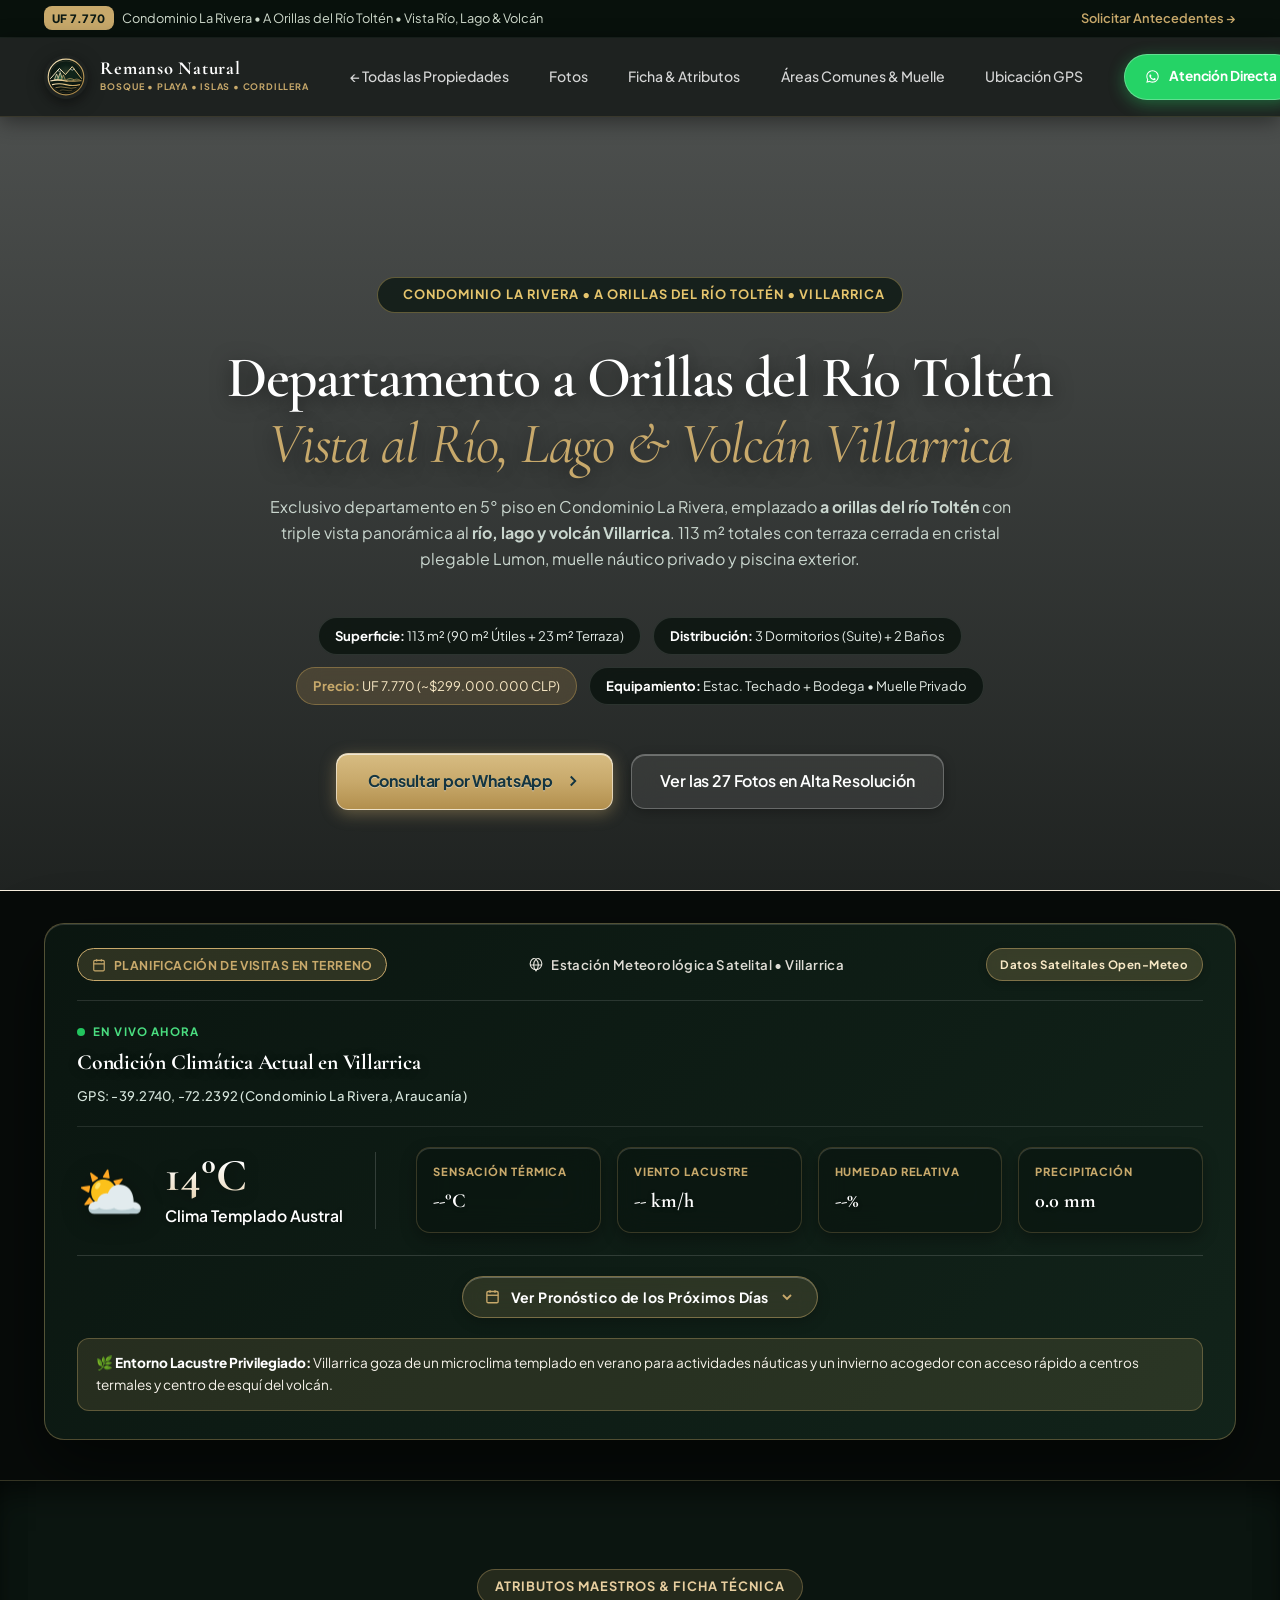
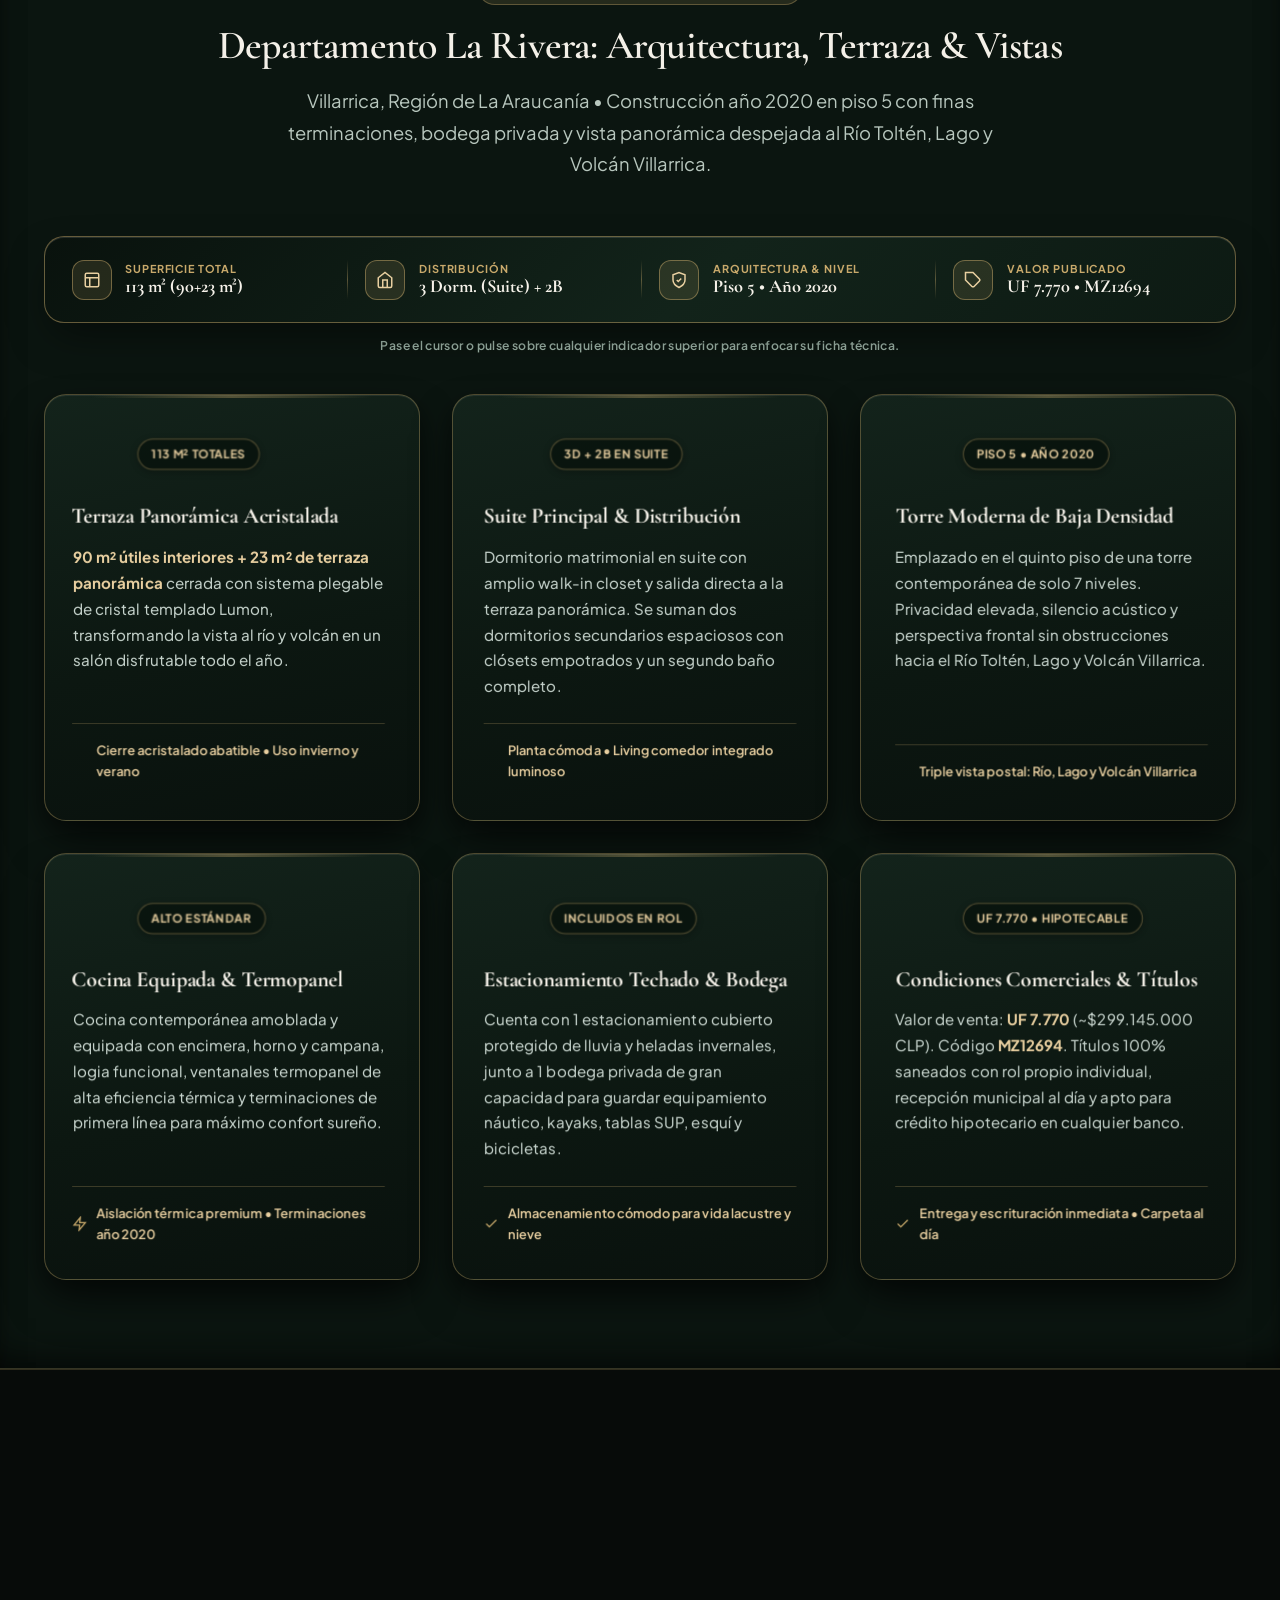
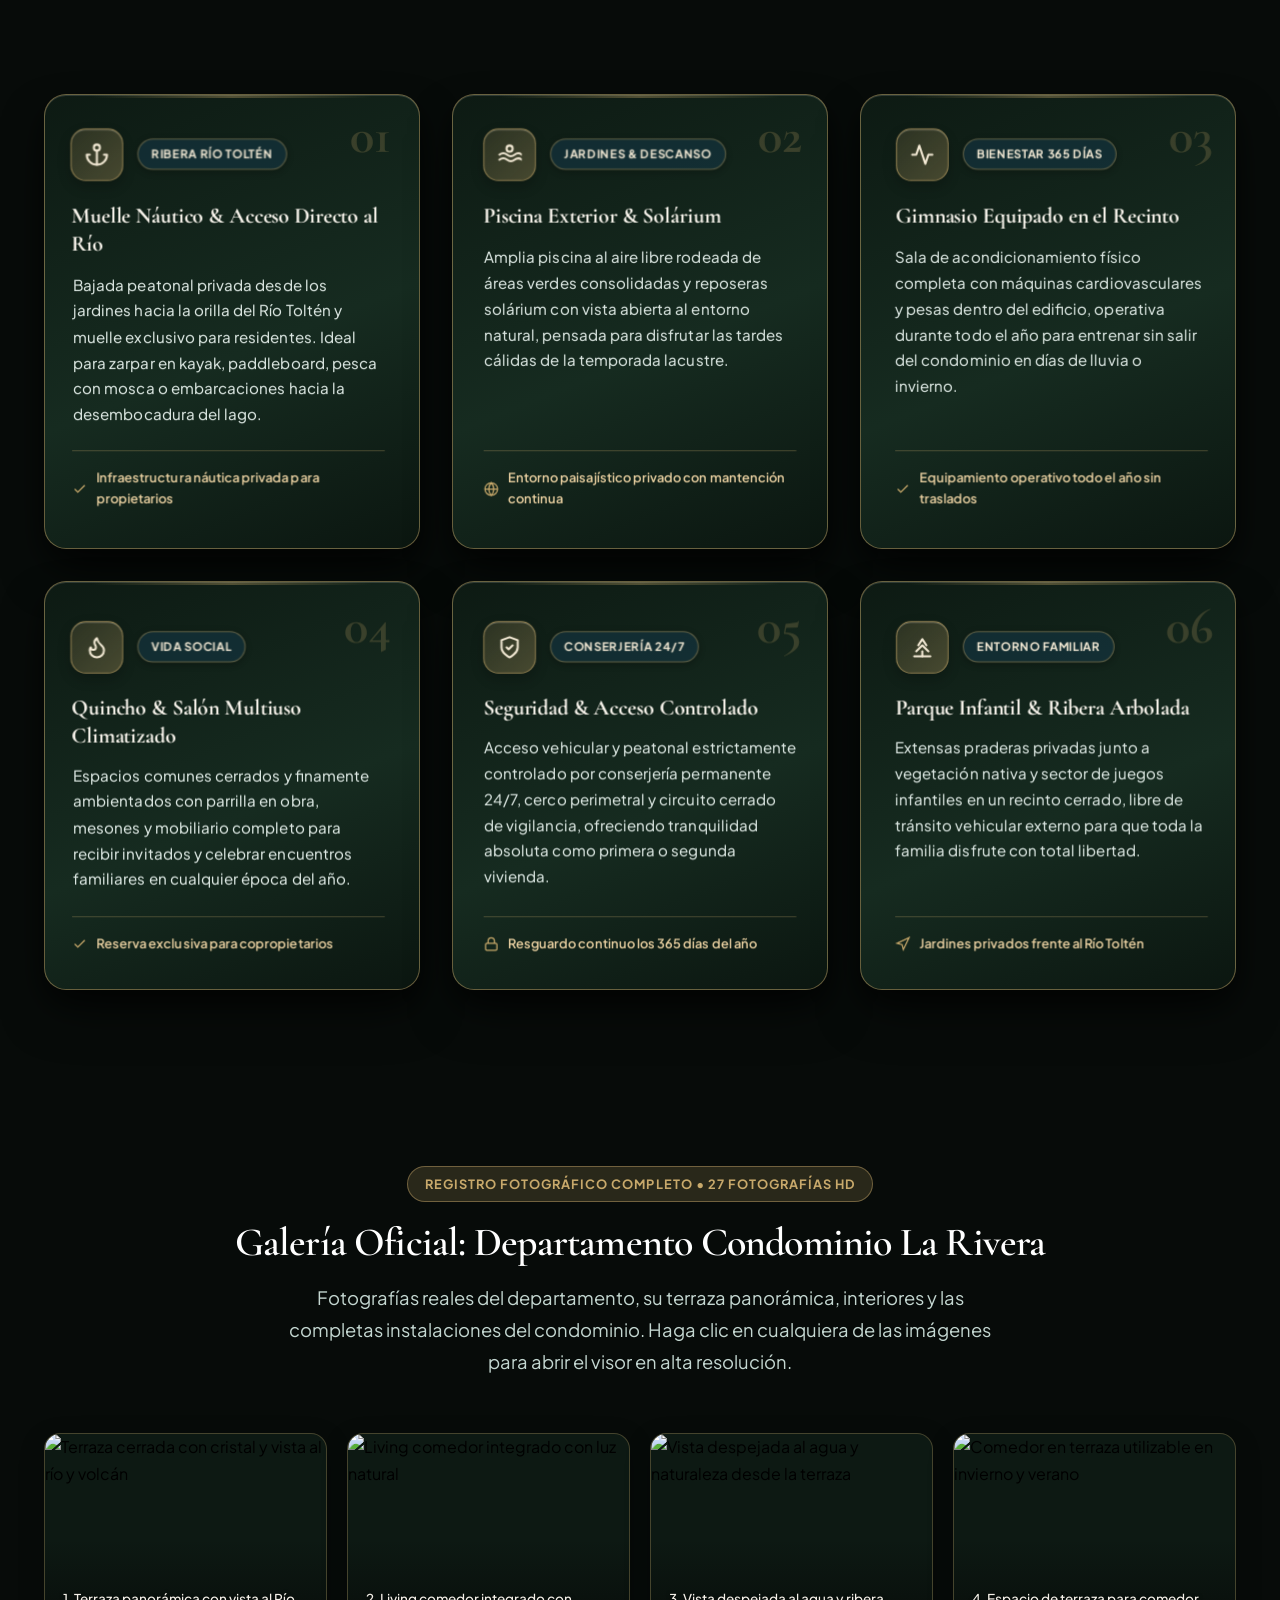
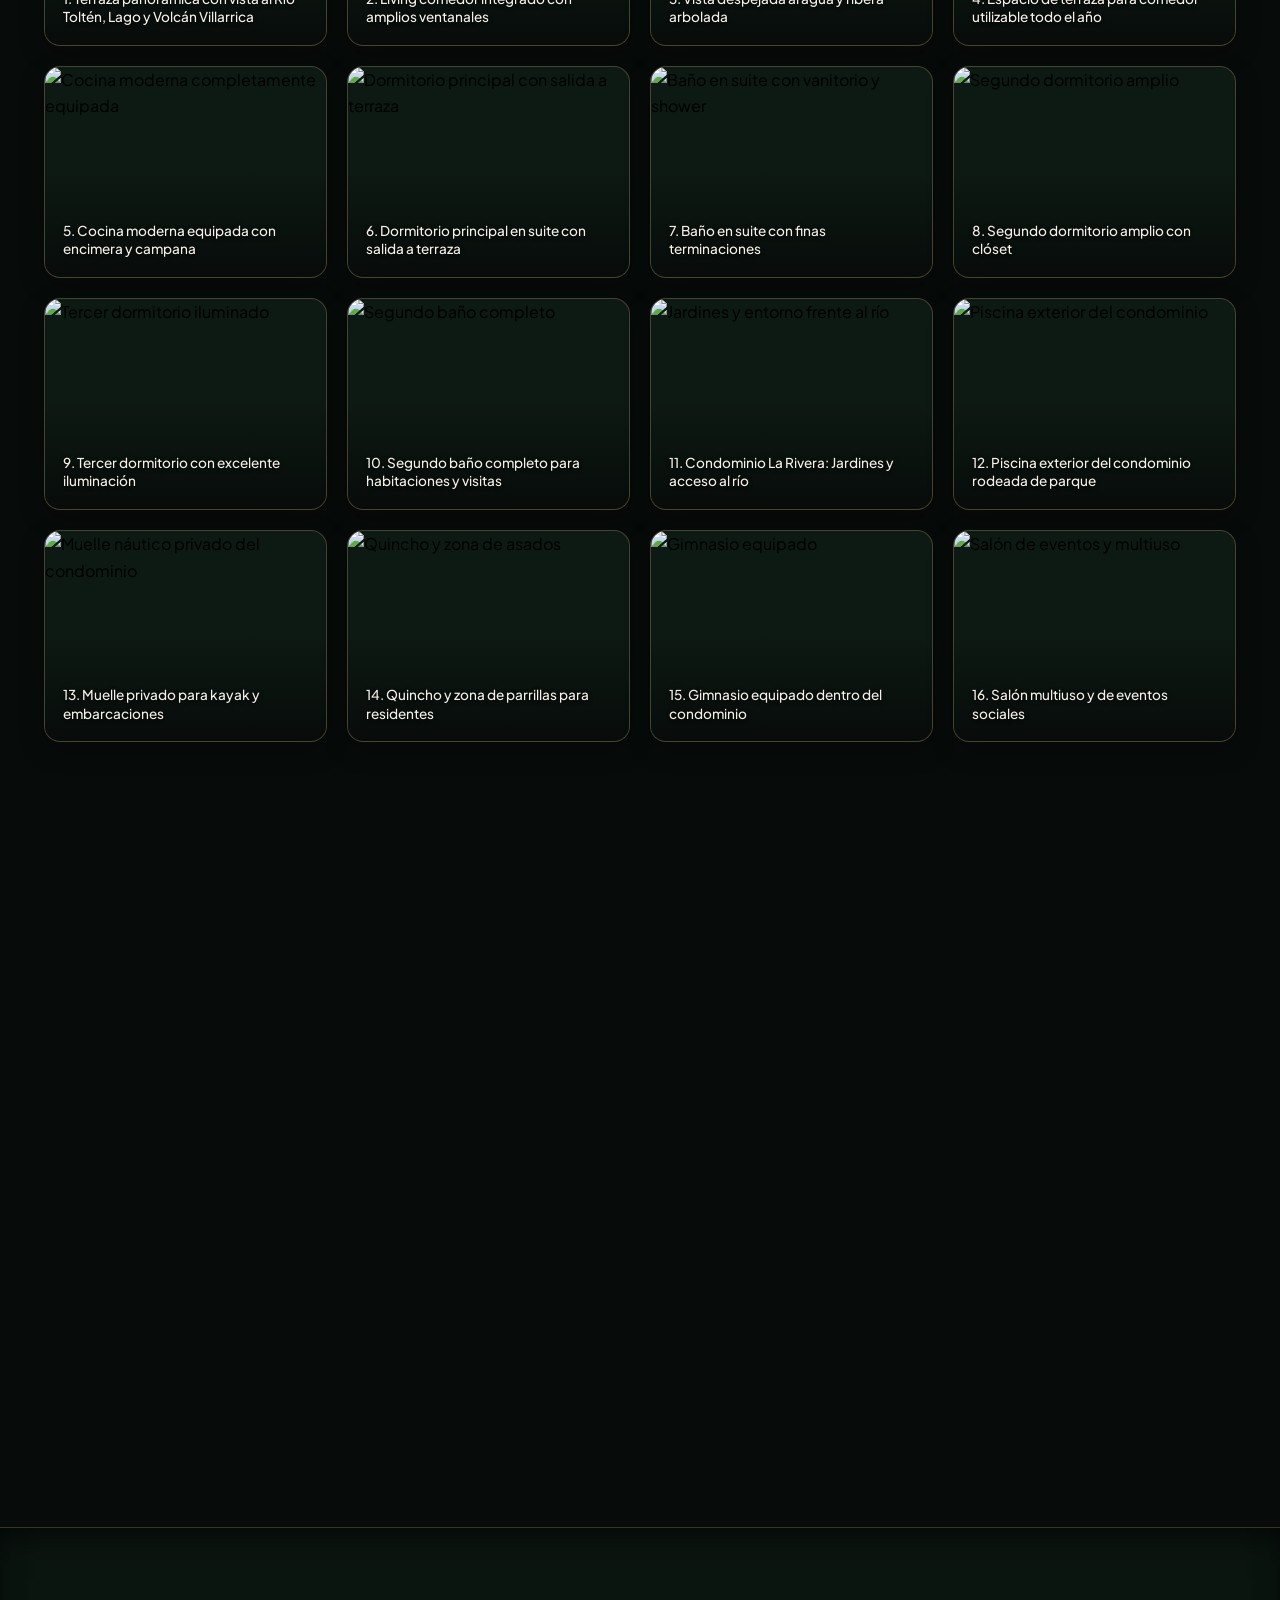
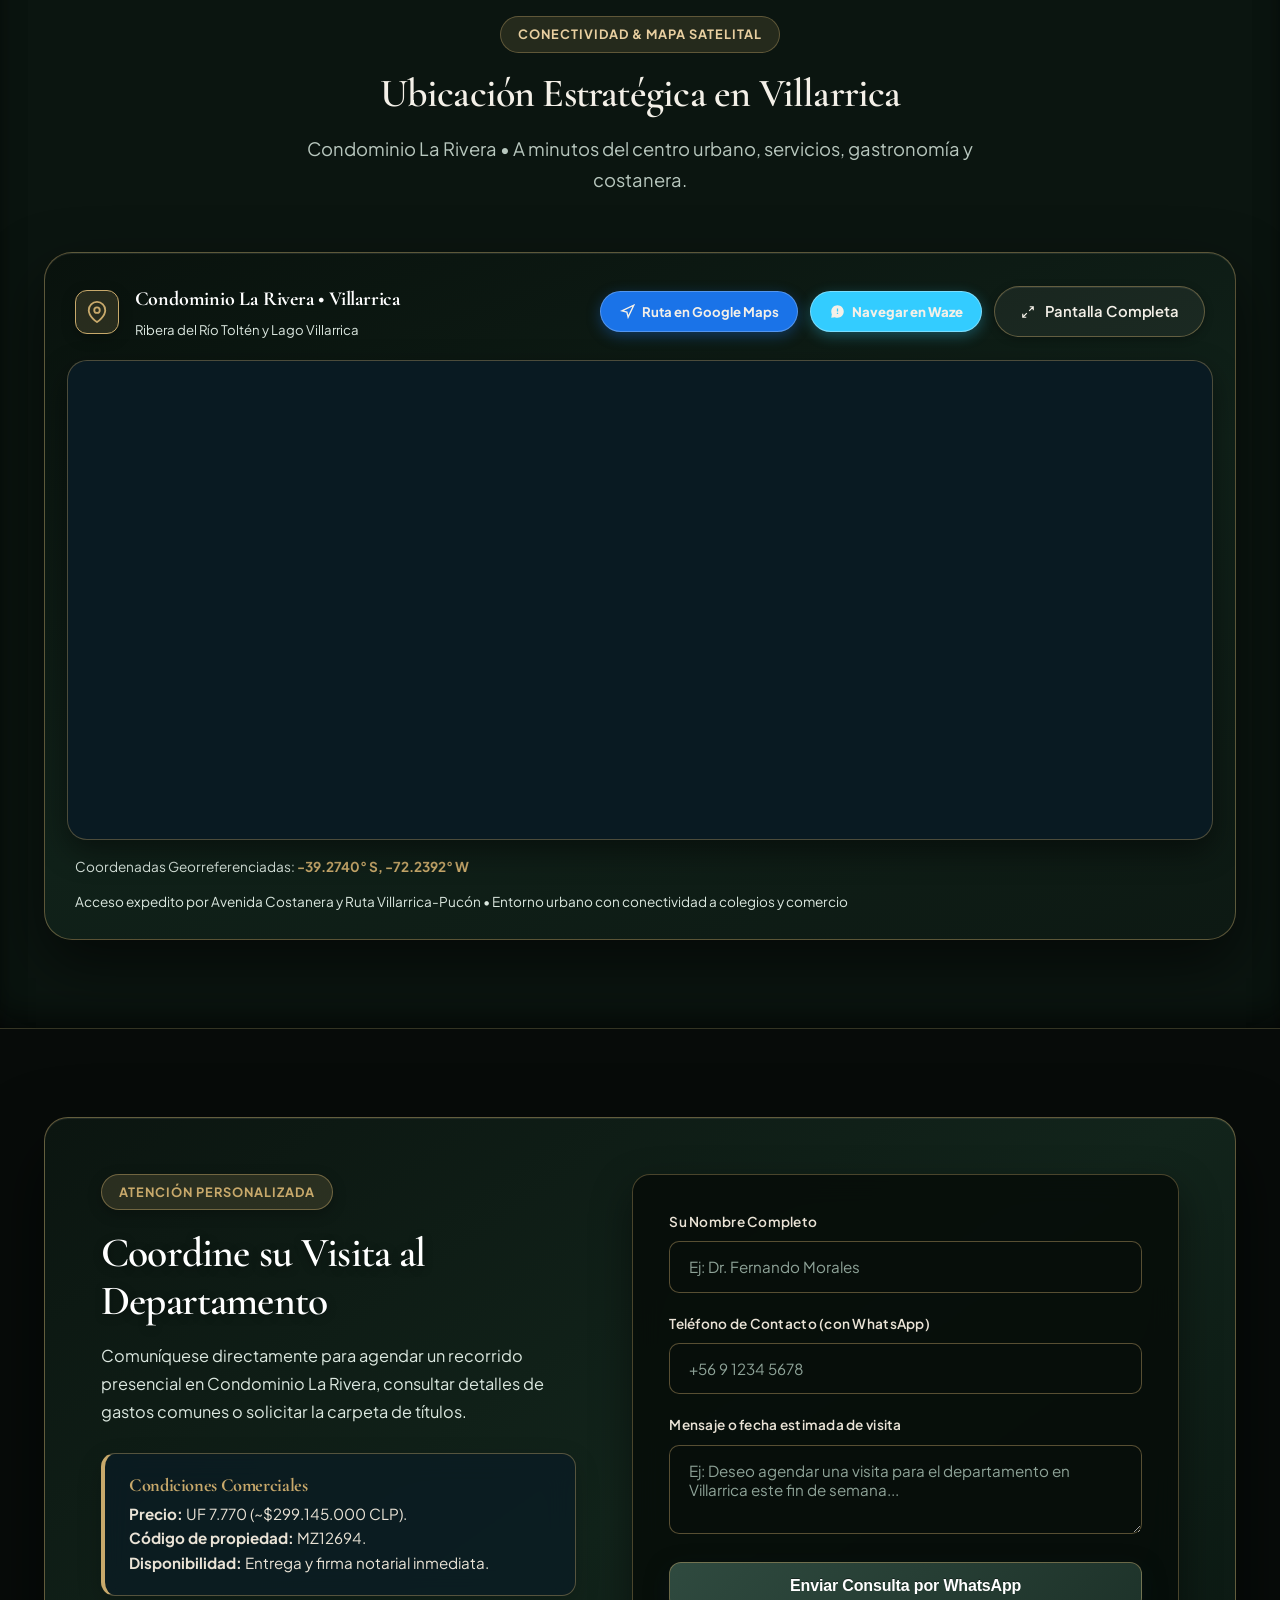
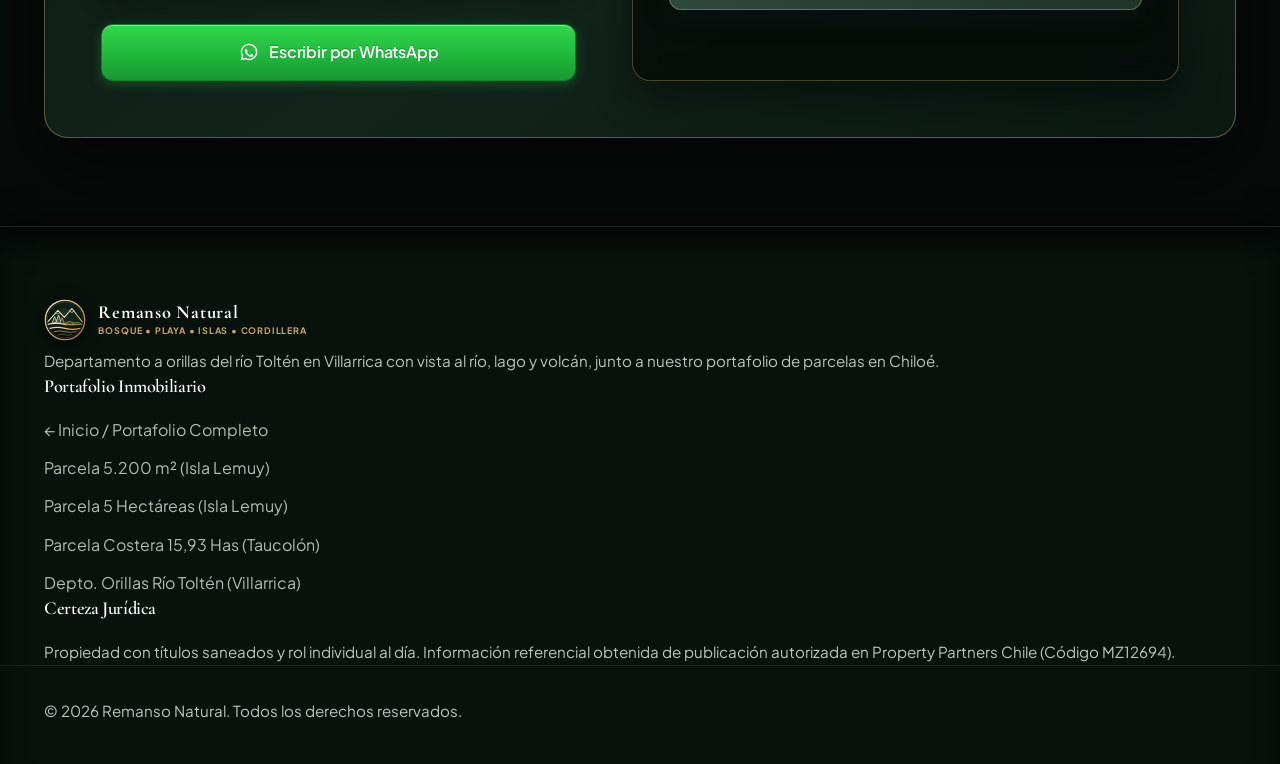
==== commit a4e368eb: "Aplicar Opcion 1 en dock superior y agregar galeria de 13 fotos en parcela 5.200 m2" ====
--- a/departamento-villarrica.html
+++ b/departamento-villarrica.html
@@ -70,7 +70,7 @@
   <link rel="preconnect" href="https://fonts.gstatic.com" crossorigin>
   <link href="https://fonts.googleapis.com/css2?family=Cinzel:wght@500;600;700;800&family=Cormorant+Garamond:ital,wght@0,400;0,500;0,600;0,700;1,400;1,600&family=Playfair+Display:ital,wght@0,500;0,600;0,700;1,400&family=Plus+Jakarta+Sans:wght@300;400;500;600;700&display=swap" rel="stylesheet">
   
-  <link rel="stylesheet" href="styles.css?v=34.0">
+  <link rel="stylesheet" href="styles.css?v=35.0">
 
   <style>
     html, body {
@@ -168,11 +168,11 @@
     <div class="container top-notice-content">
       <div class="top-notice-left">
         <span class="top-notice-badge">UF 7.770</span>
-        <span>Condominio La Rivera • A Orillas del Río Toltén • Vista Río, Lago &amp; Volcán • 0% Comisión</span>
+        <span>Condominio La Rivera • A Orillas del Río Toltén • Vista Río, Lago &amp; Volcán</span>
       </div>
       <div>
         <a href="#contacto-propiedad" class="top-notice-link">
-          Solicitar Antecedentes & Contactar al Dueño &rarr;
+          Solicitar Antecedentes &rarr;
         </a>
       </div>
     </div>
@@ -203,9 +203,9 @@
       </nav>
 
       <div class="header-cta-group">
-        <a href="https://wa.me/?text=Hola,%20me%20interesa%20el%20departamento%20en%20Condominio%20La%20Rivera,%20Villarrica%20(UF%207.770)." target="_blank" class="btn btn-whatsapp-dock btn-header-cta" aria-label="Hablar con el Dueño por WhatsApp">
+        <a href="https://wa.me/?text=Hola,%20me%20interesa%20el%20departamento%20en%20Condominio%20La%20Rivera,%20Villarrica%20(UF%207.770)." target="_blank" class="btn btn-whatsapp-dock btn-header-cta" aria-label="Atención Directa por WhatsApp">
           <svg width="15" height="15" viewBox="0 0 24 24" fill="currentColor"><path d="M12.04 2c-5.46 0-9.91 4.45-9.91 9.91 0 1.75.46 3.45 1.32 4.95L2.05 22l5.25-1.38c1.45.79 3.08 1.21 4.74 1.21 5.46 0 9.91-4.45 9.91-9.91 0-2.65-1.03-5.14-2.9-7.01A9.82 9.82 0 0 0 12.04 2m.01 1.67c2.2 0 4.26.86 5.82 2.42a8.23 8.23 0 0 1 2.41 5.83c0 4.54-3.7 8.24-8.24 8.24-1.48 0-2.93-.4-4.2-1.15l-.3-.18-3.12.82.83-3.04-.2-.31a8.19 8.19 0 0 1-1.26-4.38c0-4.54 3.7-8.24 8.24-8.24m4.52 11.66c-.25-.13-1.47-.72-1.7-.81-.23-.08-.39-.13-.56.13-.17.25-.64.81-.79.97-.14.17-.29.19-.54.06-.25-.13-1.06-.39-2.02-1.25-.75-.67-1.26-1.5-1.4-1.75-.15-.25-.02-.39.11-.51.11-.11.25-.29.37-.43.13-.15.17-.25.25-.42.08-.17.04-.32-.02-.45s-.56-1.35-.77-1.85c-.2-.48-.41-.42-.56-.43h-.48c-.16 0-.43.06-.66.31-.23.25-.87.85-.87 2.07s.89 2.4 1.01 2.57c.13.17 1.75 2.67 4.24 3.75.59.26 1.05.41 1.41.53.6.19 1.14.16 1.57.1.48-.07 1.47-.6 1.68-1.18.21-.58.21-1.07.15-1.18-.07-.1-.23-.17-.48-.29z"/></svg>
-          Hablar con el Dueño
+          Atención Directa
         </a>
         <a href="https://wa.me/?text=Hola,%20me%20interesa%20el%20departamento%20en%20Condominio%20La%20Rivera,%20Villarrica" target="_blank" class="mobile-nav-wa-pill" aria-label="WhatsApp">
           <svg width="15" height="15" viewBox="0 0 24 24" fill="currentColor"><path d="M12.04 2c-5.46 0-9.91 4.45-9.91 9.91 0 1.75.46 3.45 1.32 4.95L2.05 22l5.25-1.38c1.45.79 3.08 1.21 4.74 1.21 5.46 0 9.91-4.45 9.91-9.91 0-2.65-1.03-5.14-2.9-7.01A9.82 9.82 0 0 0 12.04 2m.01 1.67c2.2 0 4.26.86 5.82 2.42a8.23 8.23 0 0 1 2.41 5.83c0 4.54-3.7 8.24-8.24 8.24-1.48 0-2.93-.4-4.2-1.15l-.3-.18-3.12.82.83-3.04-.2-.31a8.19 8.19 0 0 1-1.26-4.38c0-4.54 3.7-8.24 8.24-8.24m4.52 11.66c-.25-.13-1.47-.72-1.7-.81-.23-.08-.39-.13-.56.13-.17.25-.64.81-.79.97-.14.17-.29.19-.54.06-.25-.13-1.06-.39-2.02-1.25-.75-.67-1.26-1.5-1.4-1.75-.15-.25-.02-.39.11-.51.11-.11.25-.29.37-.43.13-.15.17-.25.25-.42.08-.17.04-.32-.02-.45s-.56-1.35-.77-1.85c-.2-.48-.41-.42-.56-.43h-.48c-.16 0-.43.06-.66.31-.23.25-.87.85-.87 2.07s.89 2.4 1.01 2.57c.13.17 1.75 2.67 4.24 3.75.59.26 1.05.41 1.41.53.6.19 1.14.16 1.57.1.48-.07 1.47-.6 1.68-1.18.21-.58.21-1.07.15-1.18-.07-.1-.23-.17-.48-.29z"/></svg>
@@ -1232,6 +1232,6 @@
     </div>
   </div>
 
-  <script src="app.js?v=34.0"></script>
+  <script src="app.js?v=35.0"></script>
 </body>
 </html>
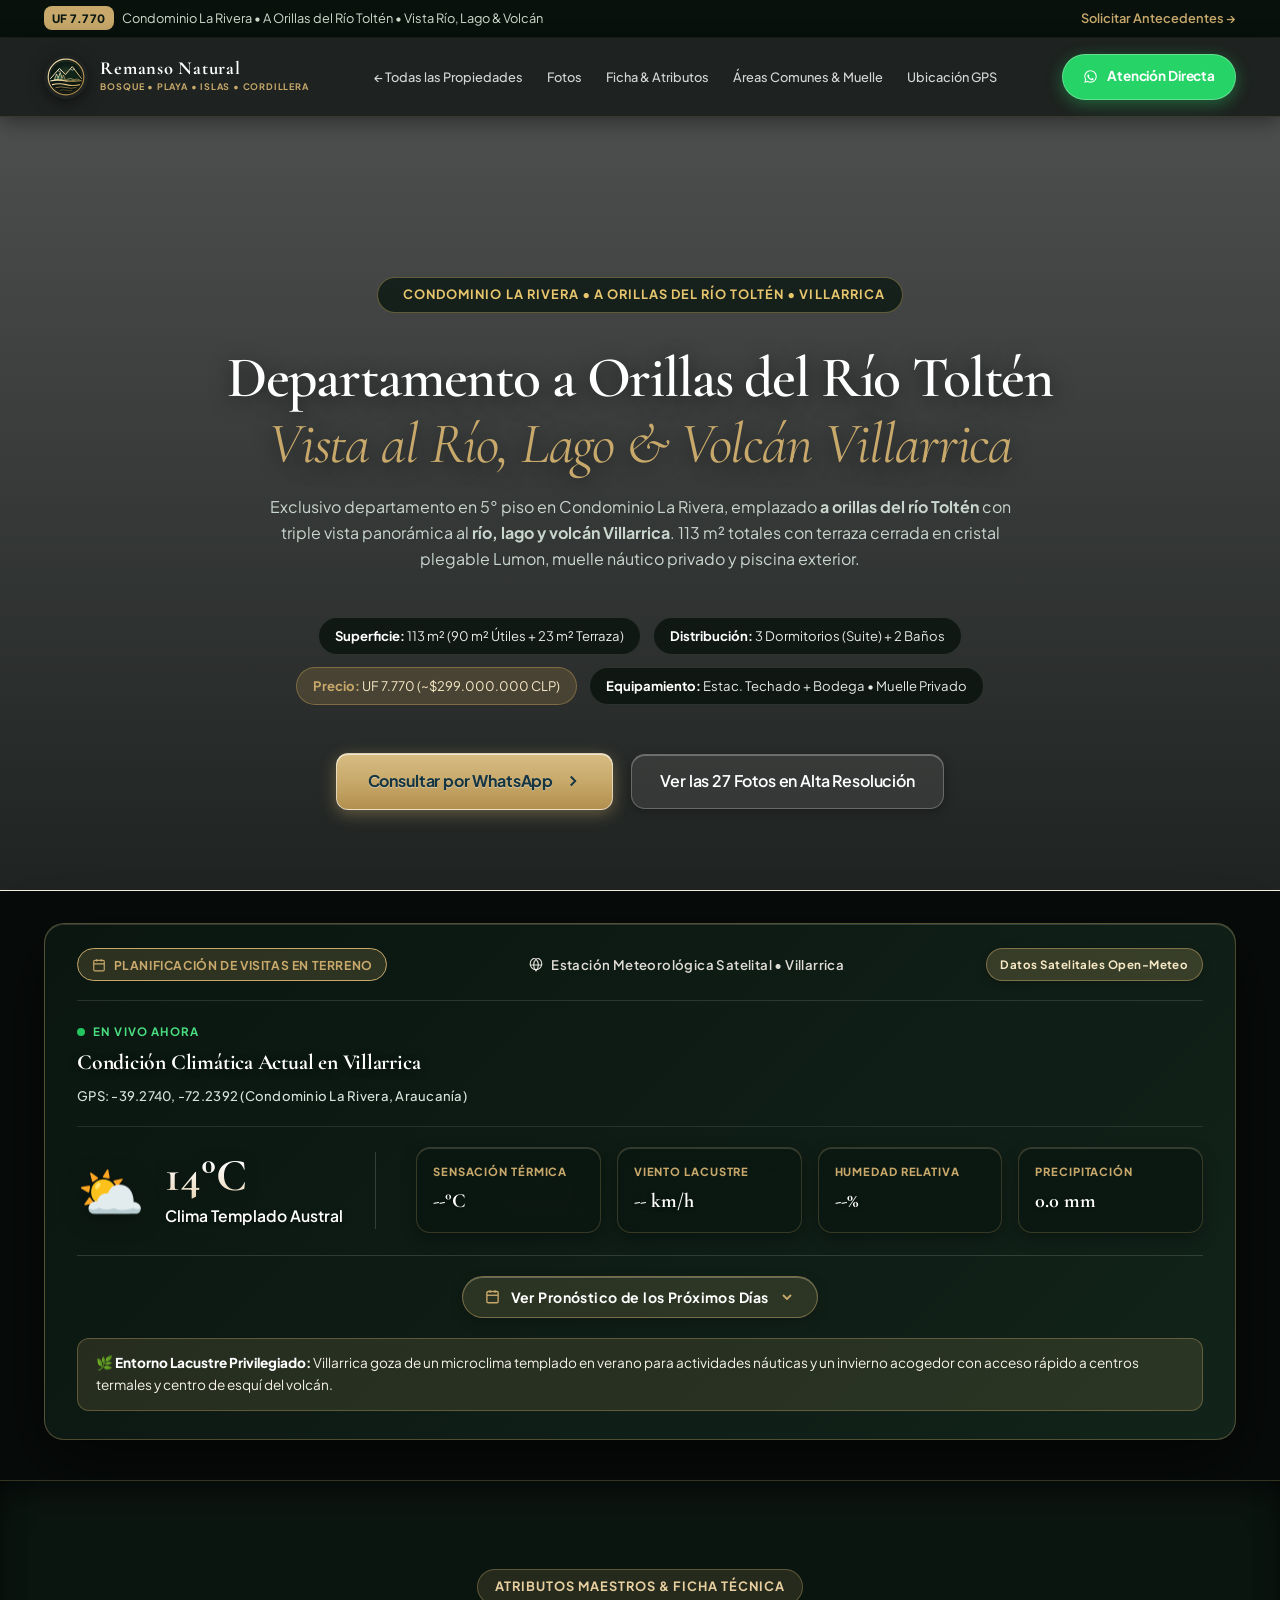
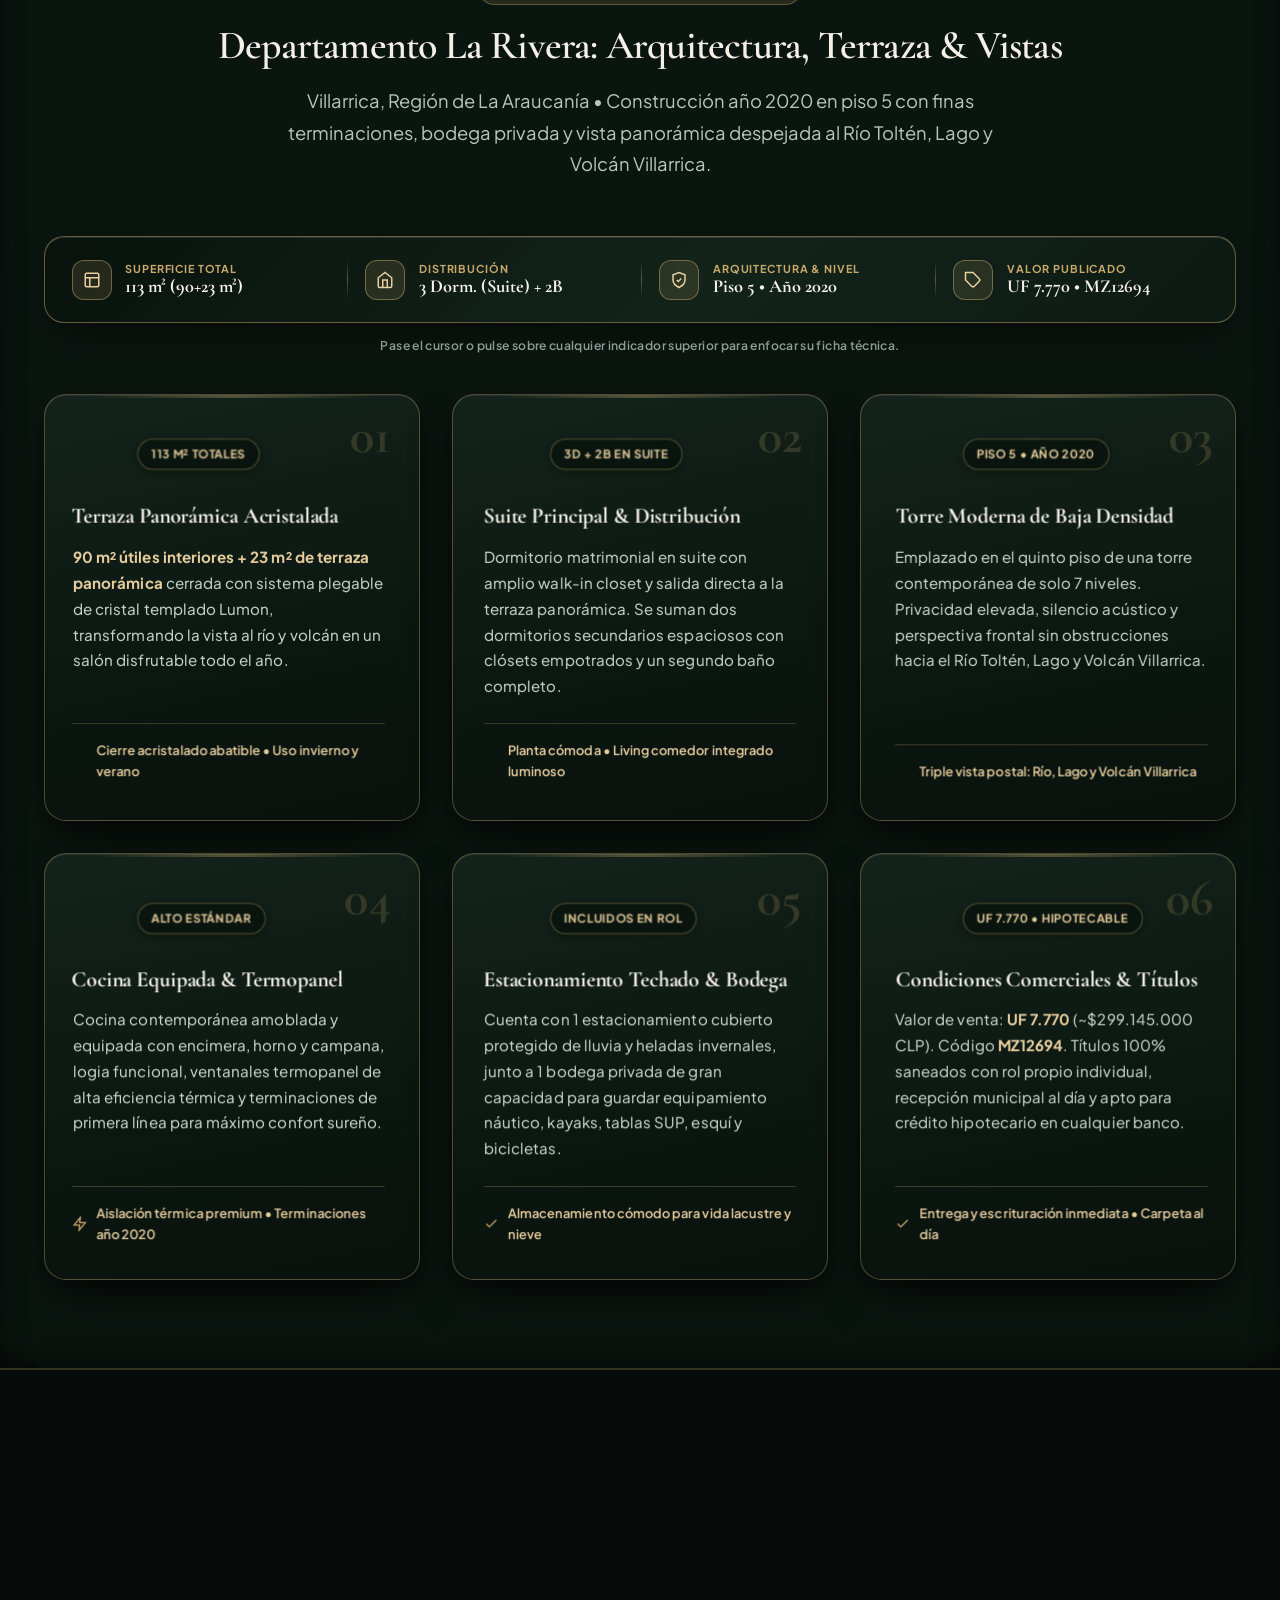
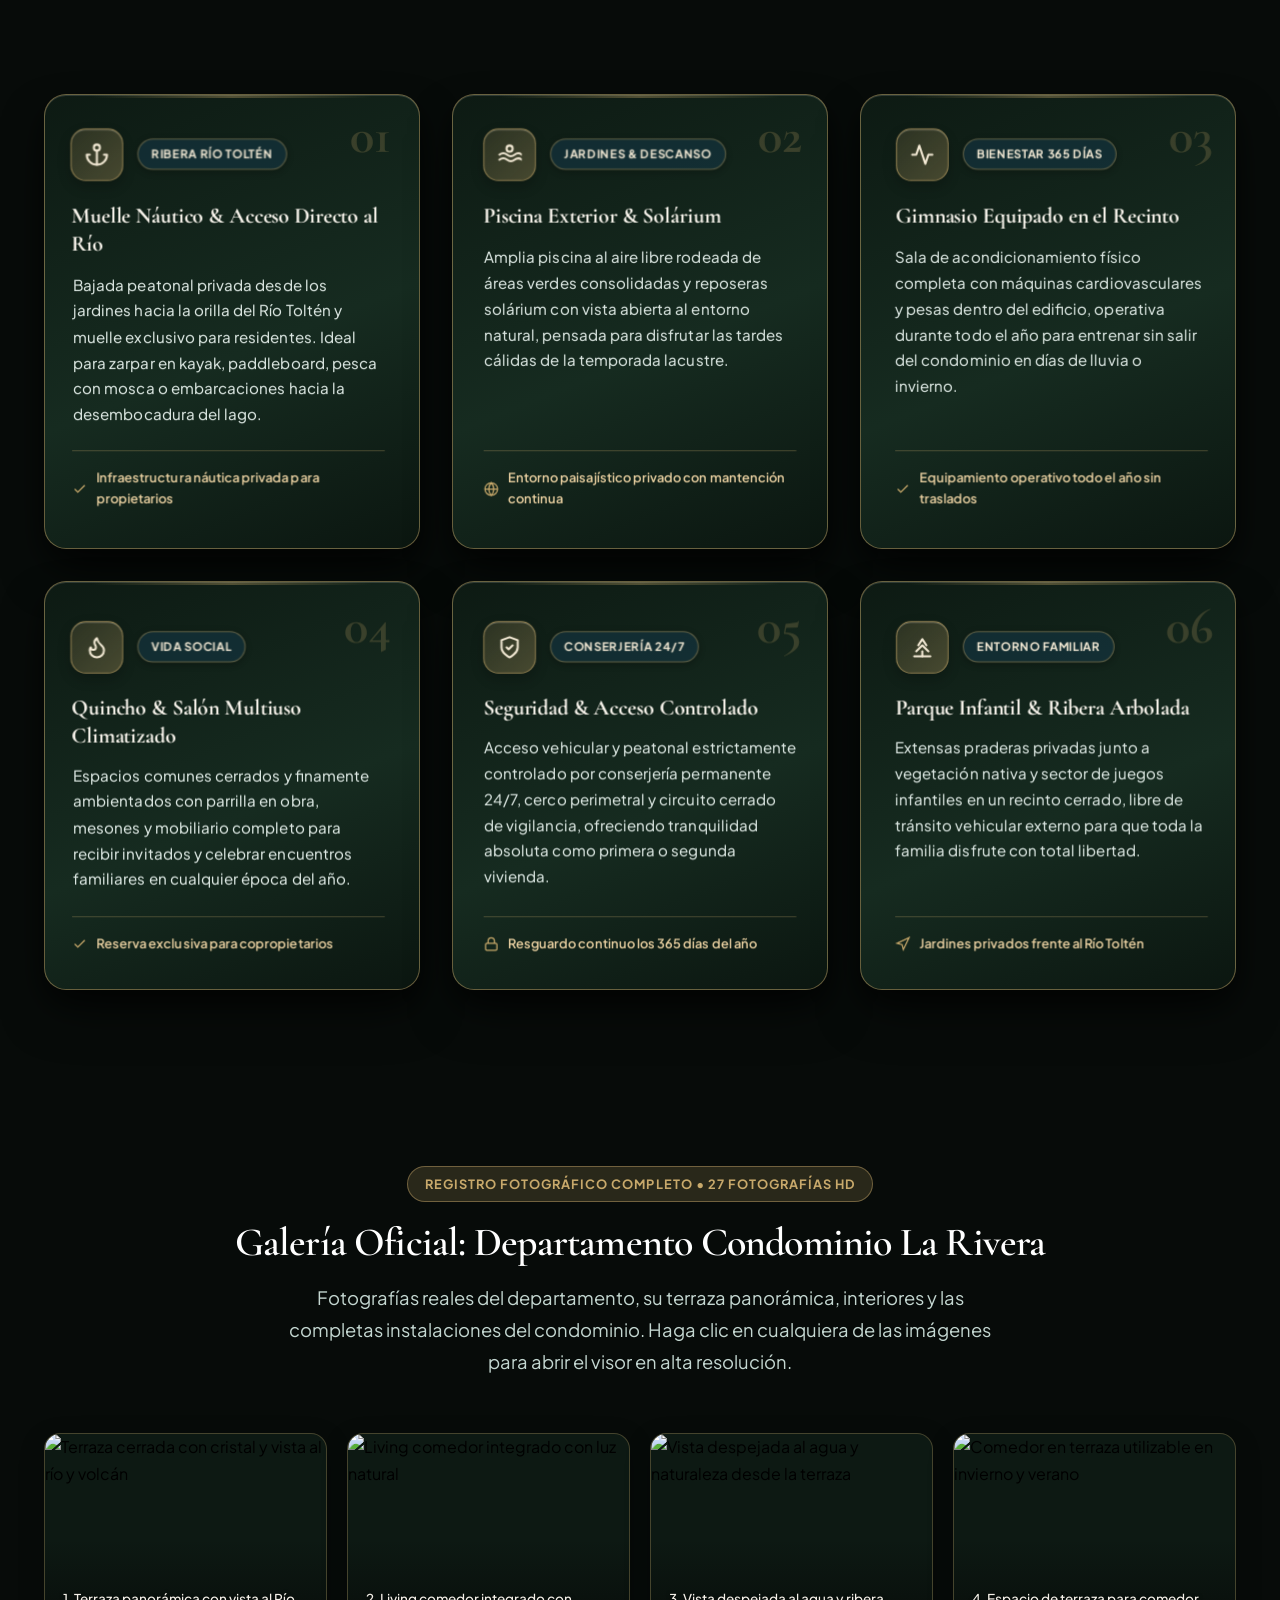
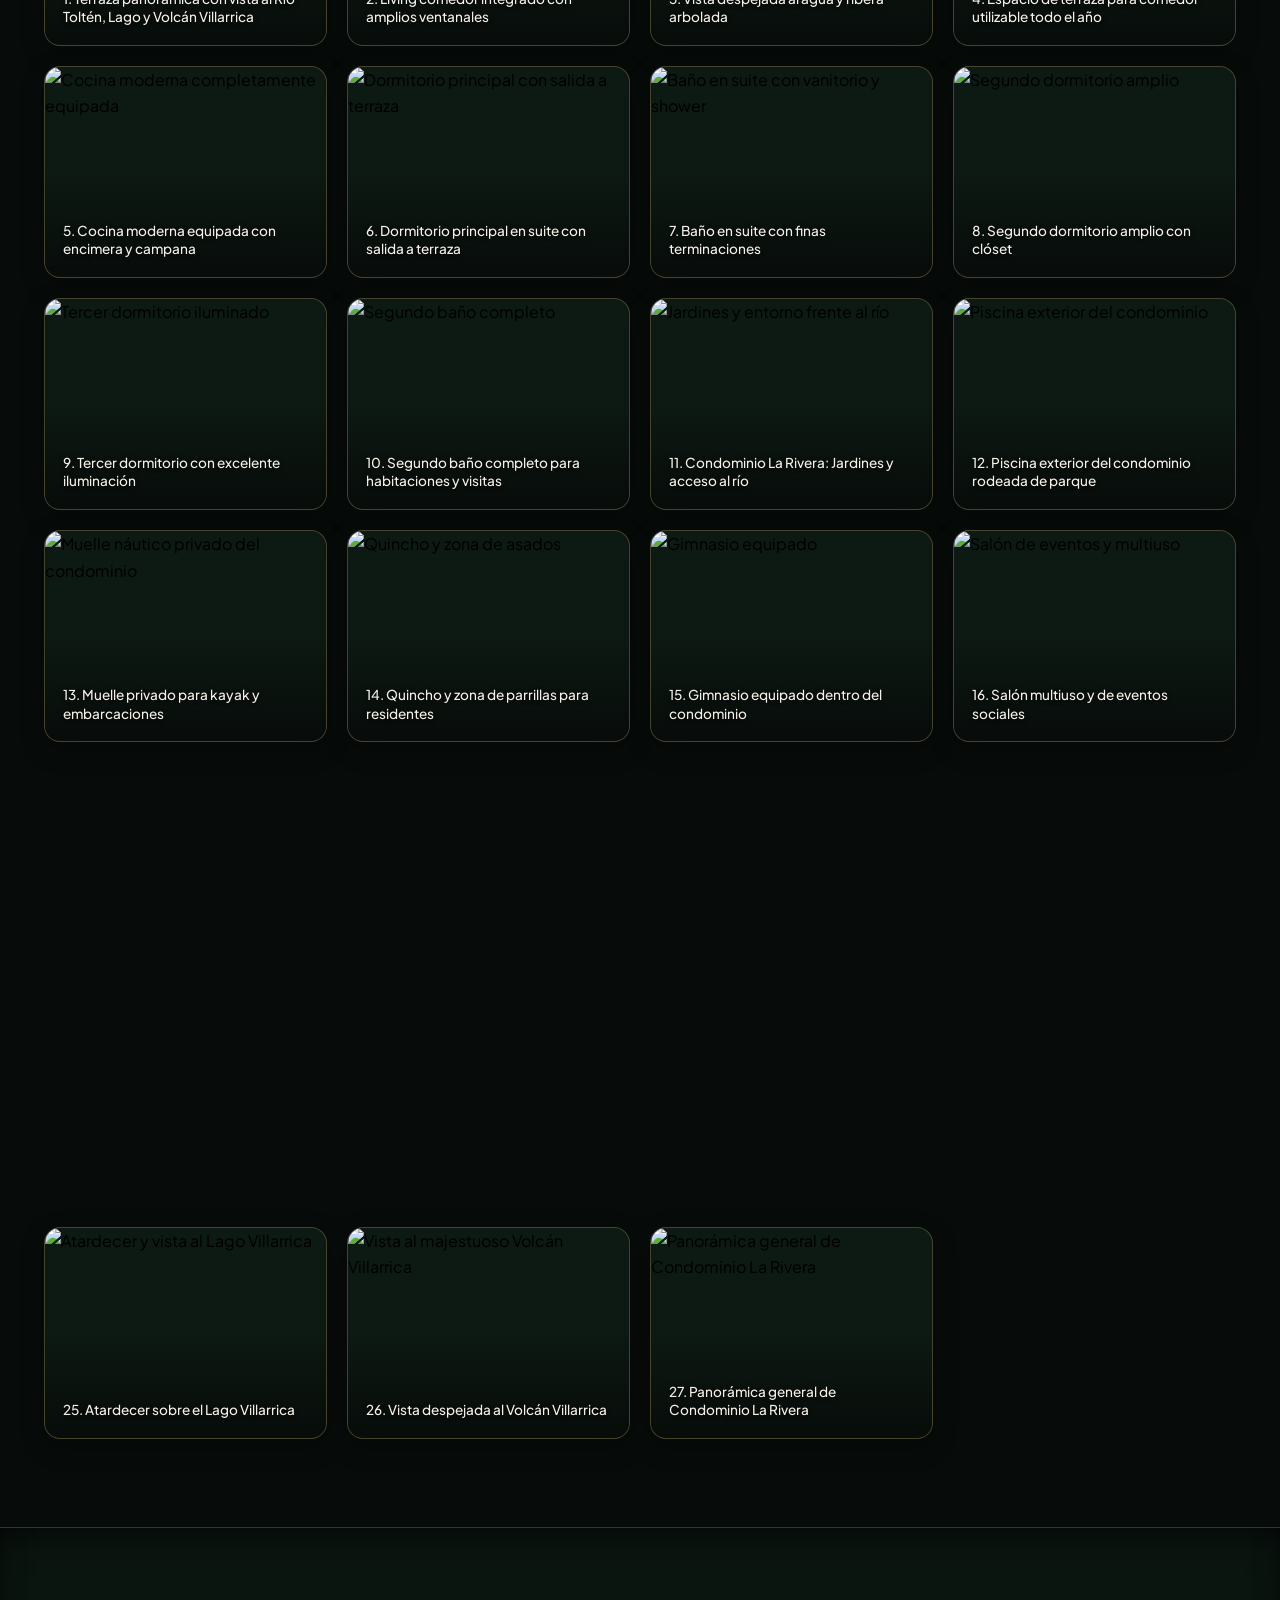
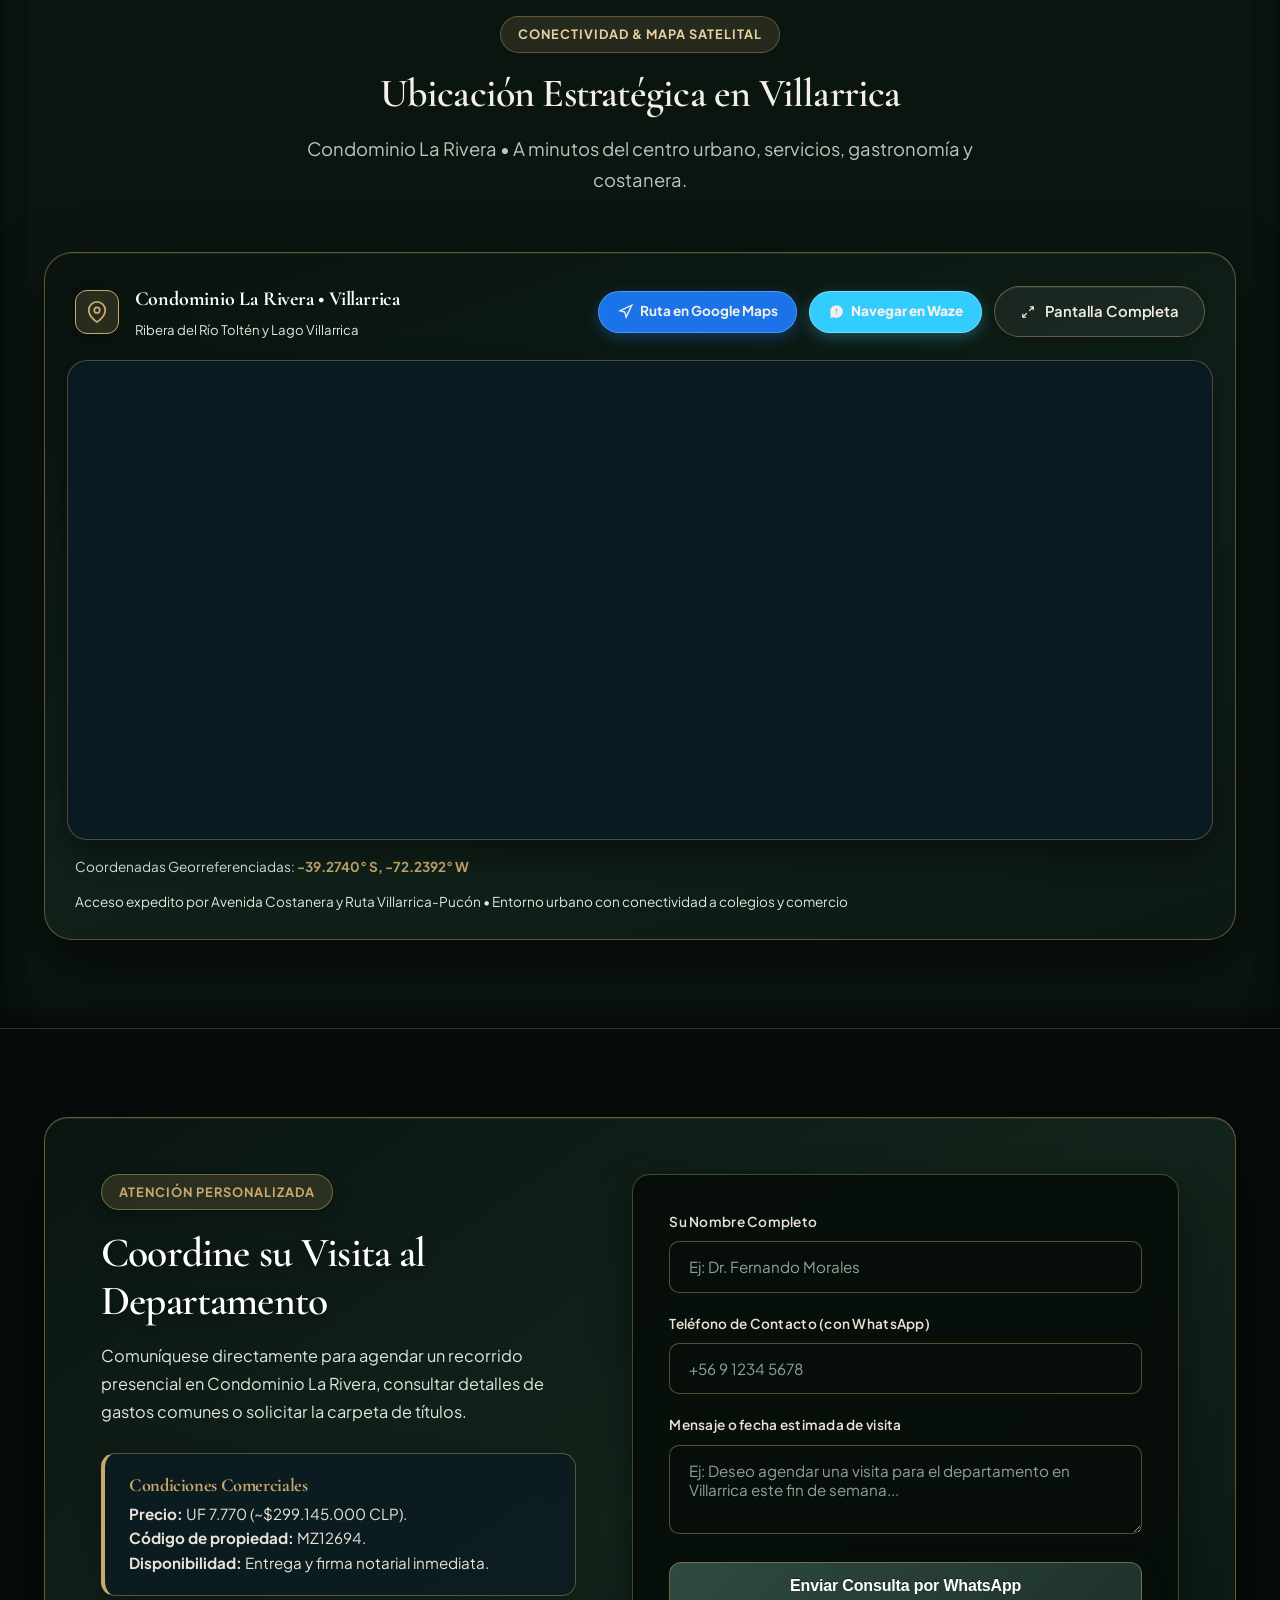
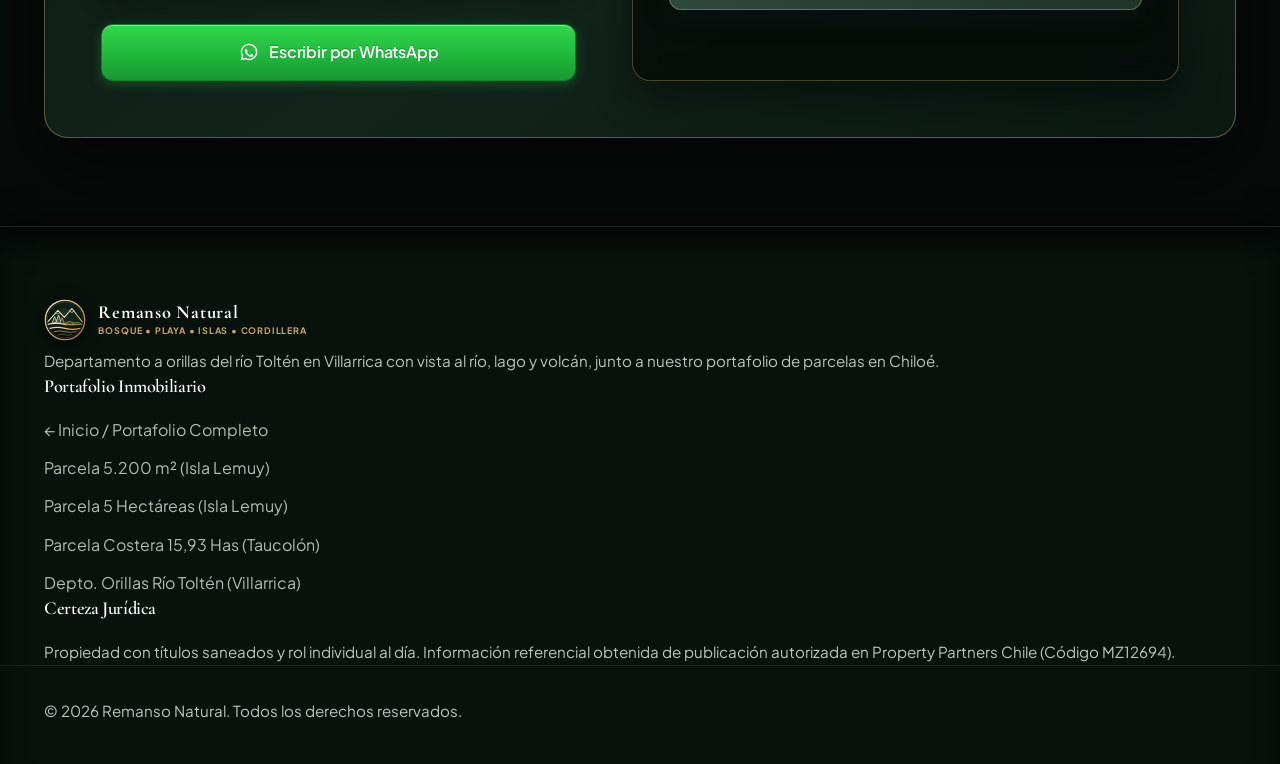
==== commit af52d3a1: "Redisenar reproductor de video horizontal, integrar 7 videos y galeria en movimiento con zoom en 5 H" ====
--- a/departamento-villarrica.html
+++ b/departamento-villarrica.html
@@ -70,7 +70,7 @@
   <link rel="preconnect" href="https://fonts.gstatic.com" crossorigin>
   <link href="https://fonts.googleapis.com/css2?family=Cinzel:wght@500;600;700;800&family=Cormorant+Garamond:ital,wght@0,400;0,500;0,600;0,700;1,400;1,600&family=Playfair+Display:ital,wght@0,500;0,600;0,700;1,400&family=Plus+Jakarta+Sans:wght@300;400;500;600;700&display=swap" rel="stylesheet">
   
-  <link rel="stylesheet" href="styles.css?v=35.0">
+  <link rel="stylesheet" href="styles.css?v=36.0">
 
   <style>
     html, body {
@@ -1232,6 +1232,6 @@
     </div>
   </div>
 
-  <script src="app.js?v=35.0"></script>
+  <script src="app.js?v=36.0"></script>
 </body>
 </html>
--- a/styles.css
+++ b/styles.css
@@ -443,25 +443,40 @@
   margin-top: 2px;
 }
 
+.navbar {
+  gap: 1rem;
+}
+
+.navbar nav {
+  min-width: 0;
+}
+
 .nav-menu {
   display: flex;
   list-style: none;
-  gap: 0.4rem;
+  gap: 0.25rem;
   align-items: center;
   margin: 0;
   padding: 0;
 }
 
 .nav-link {
-  font-size: 0.88rem;
+  font-size: 0.85rem;
   font-weight: 500;
   color: rgba(255, 255, 255, 0.82);
-  padding: 0.5rem 1rem;
+  padding: 0.45rem 0.76rem;
   border-radius: var(--radius-full);
   white-space: nowrap;
   transition: all var(--transition-fast);
   text-decoration: none;
   border: 1px solid transparent;
+}
+
+@media (max-width: 1320px) and (min-width: 1081px) {
+  .nav-link {
+    font-size: 0.8rem;
+    padding: 0.4rem 0.56rem;
+  }
 }
 
 .nav-link:hover {
@@ -4503,110 +4518,729 @@
   display: none !important;
 }
 
-/* Marco Pantalla Panorámica 16:9 */
+/* ==========================================================================
+   TARJETA VIDEO HORIZONTAL REDISEÑADA (Marco Armónico + Play Central + Poster Real)
+   ========================================================================== */
+.video-dual-stage.view-reel-only ~ .cinema-clips-wrap,
+.video-showcase-section.view-reel-only .cinema-clips-wrap {
+  display: none !important;
+}
+
+.video-showcase-section.view-reel-only .video-dual-stage {
+  grid-template-columns: 1fr;
+  max-width: 400px;
+  margin: 0 auto;
+}
+
+.video-showcase-section.view-reel-only .video-card-cinema {
+  display: none !important;
+}
+
+.video-showcase-section.view-cinema-only .video-dual-stage {
+  grid-template-columns: 1fr;
+  max-width: 980px;
+  margin: 0 auto;
+}
+
+.video-showcase-section.view-cinema-only .video-card-reel {
+  display: none !important;
+}
+
 .video-card-cinema {
-  background: linear-gradient(145deg, #0B1510 0%, #13231B 100%);
-  border: 1px solid rgba(200, 169, 107, 0.35);
-  border-radius: 20px;
+  position: relative;
+  background: linear-gradient(155deg, rgba(20, 38, 29, 0.96) 0%, #09120e 58%, #070d0a 100%);
+  border: 1.5px solid rgba(200, 169, 107, 0.45);
+  border-radius: 22px;
+  padding: 0.65rem;
   overflow: hidden;
-  box-shadow: 0 20px 50px rgba(0, 0, 0, 0.5);
+  box-shadow: 0 22px 55px rgba(0, 0, 0, 0.58),
+              inset 0 1px 0 rgba(255, 240, 200, 0.16);
   display: flex;
   flex-direction: column;
+  gap: 0.65rem;
+  transition: transform 0.32s ease, border-color 0.32s ease, box-shadow 0.32s ease;
+}
+
+.video-card-cinema::before {
+  content: '';
+  position: absolute;
+  top: 0;
+  left: 10%;
+  right: 10%;
+  height: 2px;
+  background: linear-gradient(90deg, transparent, rgba(200, 169, 107, 0.85), transparent);
+  pointer-events: none;
+  z-index: 3;
+}
+
+.video-card-cinema:hover {
+  transform: translateY(-4px);
+  border-color: rgba(232, 207, 160, 0.78);
+  box-shadow: 0 28px 65px rgba(0, 0, 0, 0.72),
+              0 0 32px rgba(200, 169, 107, 0.18),
+              inset 0 1px 0 rgba(255, 245, 220, 0.22);
 }
 
 .cinema-screen-wrap {
   position: relative;
   width: 100%;
   aspect-ratio: 16 / 9;
-  background: #000000;
+  background: #040806;
+  border-radius: 15px;
+  border: 1px solid rgba(200, 169, 107, 0.25);
   overflow: hidden;
-}
-
-.cinema-screen-wrap video {
+  cursor: pointer;
+}
+
+.cinema-poster-img {
+  position: absolute;
+  inset: 0;
   width: 100%;
   height: 100%;
   object-fit: cover;
   display: block;
+  transition: transform 0.55s cubic-bezier(0.22, 1, 0.36, 1), filter 0.35s ease, opacity 0.3s ease;
+  z-index: 1;
+}
+
+.video-card-cinema:not(.is-playing):hover .cinema-poster-img {
+  transform: scale(1.035);
+  filter: brightness(0.92) contrast(1.04);
+}
+
+.cinema-inline-video {
+  position: absolute;
+  inset: 0;
+  width: 100%;
+  height: 100%;
+  object-fit: contain;
+  background: #000000;
+  display: none;
+  z-index: 8;
+}
+
+.video-card-cinema.is-playing .cinema-inline-video {
+  display: block;
+}
+
+.video-card-cinema.is-playing .cinema-poster-img,
+.video-card-cinema.is-playing .cinema-ui-scrim,
+.video-card-cinema.is-playing .cinema-top-hud,
+.video-card-cinema.is-playing .cinema-center-play-btn,
+.video-card-cinema.is-playing .cinema-player-bar-cue {
+  opacity: 0;
+  pointer-events: none;
+}
+
+.cinema-ui-scrim {
+  position: absolute;
+  inset: 0;
+  background:
+    linear-gradient(180deg, rgba(5, 10, 7, 0.62) 0%, rgba(5, 10, 7, 0.12) 34%, rgba(5, 10, 7, 0.18) 64%, rgba(5, 10, 7, 0.78) 100%),
+    radial-gradient(circle at 50% 50%, rgba(5, 10, 7, 0.36) 0%, transparent 56%);
+  pointer-events: none;
+  transition: opacity 0.28s ease;
+  z-index: 2;
+}
+
+.cinema-top-hud {
+  position: absolute;
+  top: 12px;
+  left: 12px;
+  right: 12px;
+  display: flex;
+  align-items: center;
+  justify-content: space-between;
+  gap: 0.5rem;
+  pointer-events: none;
+  transition: opacity 0.28s ease;
+  z-index: 4;
 }
 
 .cinema-screen-badge {
-  position: absolute;
-  top: 14px;
-  left: 14px;
-  background: rgba(7, 11, 9, 0.86);
+  position: static;
+  display: inline-flex;
+  align-items: center;
+  gap: 0.42rem;
+  background: rgba(7, 13, 10, 0.84);
   backdrop-filter: blur(10px);
-  border: 1px solid rgba(200, 169, 107, 0.42);
+  -webkit-backdrop-filter: blur(10px);
+  border: 1px solid rgba(200, 169, 107, 0.46);
   color: #f4f0e8;
   font-size: 0.72rem;
   font-weight: 700;
-  padding: 0.35rem 0.75rem;
+  padding: 0.34rem 0.78rem;
   border-radius: 999px;
   letter-spacing: 0.04em;
+  text-transform: uppercase;
+}
+
+.cinema-rec-dot {
+  width: 7px;
+  height: 7px;
+  border-radius: 50%;
+  background: #E8CFA0;
+  box-shadow: 0 0 8px rgba(232, 207, 160, 0.9);
+  flex-shrink: 0;
+}
+
+.cinema-duration-pill {
+  background: rgba(11, 22, 16, 0.86);
+  backdrop-filter: blur(10px);
+  border: 1px solid rgba(255, 255, 255, 0.2);
+  color: #e6efe9;
+  font-size: 0.72rem;
+  font-weight: 700;
+  padding: 0.3rem 0.7rem;
+  border-radius: 999px;
+  letter-spacing: 0.03em;
+}
+
+/* Botón Central de Play Inequívoco y Amigable */
+.cinema-center-play-btn {
+  position: absolute;
+  top: 50%;
+  left: 50%;
+  transform: translate(-50%, -50%);
+  background: transparent;
+  border: none;
+  padding: 0;
+  display: flex;
+  flex-direction: column;
+  align-items: center;
+  gap: 0.55rem;
+  cursor: pointer;
   z-index: 5;
-}
-
-.cinema-overlay-controls {
+  transition: transform 0.28s cubic-bezier(0.22, 1, 0.36, 1), opacity 0.25s ease;
+}
+
+.cinema-play-circle {
+  position: relative;
+  width: 76px;
+  height: 76px;
+  border-radius: 50%;
+  background: rgba(10, 21, 15, 0.78);
+  backdrop-filter: blur(12px);
+  -webkit-backdrop-filter: blur(12px);
+  border: 2px solid rgba(232, 207, 160, 0.9);
+  color: #F4E4BE;
+  display: flex;
+  align-items: center;
+  justify-content: center;
+  box-shadow: 0 12px 32px rgba(0, 0, 0, 0.58),
+              inset 0 0 18px rgba(200, 169, 107, 0.22);
+  transition: all 0.28s ease;
+}
+
+.cinema-play-circle::before {
+  content: '';
   position: absolute;
-  inset: 0;
-  display: flex;
-  align-items: center;
-  justify-content: center;
-  gap: 1rem;
-  background: rgba(0, 0, 0, 0.35);
-  opacity: 0;
-  transition: opacity var(--transition-fast);
-  z-index: 6;
-}
-
-.cinema-screen-wrap:hover .cinema-overlay-controls,
-.cinema-screen-wrap:focus-within .cinema-overlay-controls {
-  opacity: 1;
-}
-
-.cinema-quick-action-btn {
-  background: rgba(15, 29, 22, 0.9);
-  backdrop-filter: blur(14px);
-  border: 1px solid rgba(200, 169, 107, 0.55);
-  color: #f4f0e8;
-  padding: 0.65rem 1.25rem;
+  inset: -8px;
+  border-radius: 50%;
+  border: 1.5px solid rgba(200, 169, 107, 0.48);
+  animation: cinemaPlayPulse 2.4s ease-out infinite;
+  pointer-events: none;
+}
+
+.cinema-play-circle svg {
+  width: 28px;
+  height: 28px;
+  margin-left: 3px;
+  filter: drop-shadow(0 2px 6px rgba(0, 0, 0, 0.45));
+}
+
+.cinema-play-label {
+  background: rgba(9, 17, 13, 0.88);
+  backdrop-filter: blur(8px);
+  border: 1px solid rgba(200, 169, 107, 0.42);
+  color: #f6efe0;
+  font-size: 0.75rem;
+  font-weight: 700;
+  letter-spacing: 0.04em;
+  text-transform: uppercase;
+  padding: 0.26rem 0.8rem;
   border-radius: 999px;
-  font-size: 0.85rem;
+  box-shadow: 0 6px 16px rgba(0, 0, 0, 0.45);
+  transition: background 0.25s ease, color 0.25s ease;
+}
+
+.cinema-screen-wrap:hover .cinema-center-play-btn,
+.cinema-center-play-btn:hover,
+.cinema-center-play-btn:focus-visible {
+  transform: translate(-50%, -50%) scale(1.06);
+  outline: none;
+}
+
+.cinema-screen-wrap:hover .cinema-play-circle,
+.cinema-center-play-btn:hover .cinema-play-circle,
+.cinema-center-play-btn:focus-visible .cinema-play-circle {
+  background: linear-gradient(135deg, #D9BA7C 0%, #B79047 100%);
+  border-color: #FFF4D8;
+  color: #070d0a;
+  box-shadow: 0 14px 36px rgba(200, 169, 107, 0.45);
+}
+
+.cinema-screen-wrap:hover .cinema-play-label,
+.cinema-center-play-btn:hover .cinema-play-label {
+  background: #E8CFA0;
+  color: #070d0a;
+  border-color: #FFF4D8;
+}
+
+@keyframes cinemaPlayPulse {
+  0% { transform: scale(0.95); opacity: 0.75; }
+  70% { transform: scale(1.26); opacity: 0; }
+  100% { transform: scale(1.26); opacity: 0; }
+}
+
+/* Barra Visual de Reproductor en la base del frame para distinguir que es video */
+.cinema-player-bar-cue {
+  position: absolute;
+  left: 12px;
+  right: 12px;
+  bottom: 10px;
+  display: flex;
+  align-items: center;
+  gap: 0.55rem;
+  padding: 0.42rem 0.75rem;
+  border-radius: 10px;
+  background: rgba(7, 13, 10, 0.78);
+  backdrop-filter: blur(10px);
+  -webkit-backdrop-filter: blur(10px);
+  border: 1px solid rgba(255, 255, 255, 0.14);
+  color: #e6efe9;
+  font-size: 0.72rem;
   font-weight: 600;
-  display: inline-flex;
-  align-items: center;
-  gap: 0.5rem;
+  pointer-events: none;
+  transition: opacity 0.25s ease;
+  z-index: 4;
+}
+
+.cinema-cue-time {
+  font-variant-numeric: tabular-nums;
+  color: #d7e4dc;
+  white-space: nowrap;
+}
+
+.cinema-cue-track {
+  flex: 1;
+  height: 4px;
+  border-radius: 999px;
+  background: rgba(255, 255, 255, 0.2);
+  overflow: hidden;
+  position: relative;
+}
+
+.cinema-cue-fill {
+  display: block;
+  width: 24%;
+  height: 100%;
+  border-radius: 999px;
+  background: linear-gradient(90deg, #C8A96B 0%, #F1DDB1 100%);
+}
+
+.cinema-cue-quality {
+  color: #E8CFA0;
+  font-weight: 700;
+  letter-spacing: 0.04em;
+  white-space: nowrap;
+}
+
+.cinema-audio-unmute-pill,
+.cinema-media-error-pill {
+  position: absolute;
+  top: 12px;
+  right: 12px;
+  z-index: 12;
+  background: rgba(11, 21, 16, 0.92);
+  border: 1px solid rgba(232, 207, 160, 0.72);
+  color: #fff;
+  border-radius: 999px;
+  padding: 0.38rem 0.85rem;
+  font-size: 0.76rem;
+  font-weight: 700;
   cursor: pointer;
-  transition: all var(--transition-fast);
-  box-shadow: 0 8px 24px rgba(0, 0, 0, 0.45);
-}
-
-.cinema-quick-action-btn:hover {
-  background: var(--color-dorado);
-  color: #070b09;
-  transform: scale(1.05);
+  box-shadow: 0 8px 20px rgba(0, 0, 0, 0.5);
 }
 
 .cinema-footer-bar {
-  padding: 1.25rem 1.5rem;
+  padding: 0.85rem 1rem 0.75rem;
   display: flex;
   align-items: center;
   justify-content: space-between;
   gap: 1rem;
-  background: rgba(11, 21, 16, 0.84);
-  border-top: 1px solid rgba(200, 169, 107, 0.16);
+  border-radius: 14px;
+  background: rgba(13, 25, 19, 0.9);
+  border: 1px solid rgba(200, 169, 107, 0.16);
 }
 
 .cinema-footer-text h4 {
   font-family: var(--font-formal);
-  font-size: 1.25rem;
+  font-size: 1.18rem;
   color: #ffffff;
   margin-bottom: 0.2rem;
 }
 
 .cinema-footer-text p {
+  font-size: 0.84rem;
+  color: #b7c8be;
+  margin: 0;
+  line-height: 1.45;
+}
+
+.cinema-footer-actions {
+  display: flex;
+  align-items: center;
+  gap: 0.6rem;
+  flex-shrink: 0;
+}
+
+.cinema-fullscreen-btn {
+  display: inline-flex;
+  align-items: center;
+  gap: 0.42rem;
+  white-space: nowrap;
+}
+
+/* Grilla Multi-Video Horizontal In Situ (Parcela 5 Hectáreas) */
+.cinema-clips-wrap {
+  margin-top: 3.5rem;
+  padding-top: 3rem;
+  border-top: 1px solid rgba(200, 169, 107, 0.24);
+}
+
+.cinema-clips-header {
+  display: flex;
+  align-items: flex-end;
+  justify-content: space-between;
+  gap: 1.25rem;
+  flex-wrap: wrap;
+  margin-bottom: 1.75rem;
+}
+
+.cinema-clips-header h3 {
+  font-family: var(--font-formal);
+  font-size: clamp(1.45rem, 2.5vw, 1.95rem);
+  color: #ffffff;
+  margin: 0.35rem 0 0.35rem;
+}
+
+.cinema-clips-header p {
+  color: #bdd0c4;
+  font-size: 0.95rem;
+  margin: 0;
+  max-width: 680px;
+}
+
+.cinema-clips-count-pill {
+  display: inline-flex;
+  align-items: center;
+  gap: 0.45rem;
+  padding: 0.45rem 0.95rem;
+  border-radius: 999px;
+  background: rgba(200, 169, 107, 0.14);
+  border: 1px solid rgba(200, 169, 107, 0.4);
+  color: #E8CFA0;
+  font-size: 0.8rem;
+  font-weight: 700;
+  letter-spacing: 0.04em;
+}
+
+.cinema-clips-grid {
+  display: grid;
+  grid-template-columns: repeat(2, minmax(0, 1fr));
+  gap: 1.65rem;
+}
+
+.video-card-cinema--featured {
+  grid-column: 1 / -1;
+}
+
+/* ==========================================================================
+   GALERÍA CINEMÁTICA EN MOVIMIENTO (FILAS PARALELAS PARCELA 5 HECTÁREAS)
+   ========================================================================== */
+.owner-marquee-section {
+  background: linear-gradient(180deg, #060b08 0%, #0b1610 52%, #070c09 100%);
+  color: #ffffff;
+  border-top: 1px solid rgba(200, 169, 107, 0.25);
+  border-bottom: 1px solid rgba(200, 169, 107, 0.25);
+  overflow: hidden;
+  padding: 4.5rem 0 5rem;
+}
+
+.owner-marquee-controls {
+  display: flex;
+  align-items: center;
+  justify-content: center;
+  gap: 0.85rem;
+  flex-wrap: wrap;
+  margin: 1.75rem auto 2.25rem;
+}
+
+.owner-marquee-toggle-btn {
+  display: inline-flex;
+  align-items: center;
+  gap: 0.5rem;
+  padding: 0.55rem 1.15rem;
+  border-radius: 999px;
+  background: rgba(15, 29, 22, 0.92);
+  border: 1px solid rgba(200, 169, 107, 0.5);
+  color: #F4F0E8;
   font-size: 0.85rem;
-  color: var(--color-arena);
-  margin: 0;
+  font-weight: 700;
+  cursor: pointer;
+  transition: all 0.25s ease;
+}
+
+.owner-marquee-toggle-btn:hover {
+  background: #C8A96B;
+  color: #070b09;
+  border-color: #E8CFA0;
+}
+
+.owner-marquee-hint-pill {
+  display: inline-flex;
+  align-items: center;
+  gap: 0.4rem;
+  padding: 0.5rem 1rem;
+  border-radius: 999px;
+  background: rgba(200, 169, 107, 0.12);
+  border: 1px solid rgba(200, 169, 107, 0.28);
+  color: #E8CFA0;
+  font-size: 0.82rem;
+  font-weight: 600;
+}
+
+.owner-marquee-rows {
+  display: flex;
+  flex-direction: column;
+  gap: 1.5rem;
+  width: 100%;
+}
+
+.owner-marquee-viewport {
+  position: relative;
+  width: 100%;
+  overflow: hidden;
+  padding: 0.35rem 0;
+  -webkit-mask-image: linear-gradient(90deg, transparent 0%, #000 6%, #000 94%, transparent 100%);
+  mask-image: linear-gradient(90deg, transparent 0%, #000 6%, #000 94%, transparent 100%);
+}
+
+.owner-marquee-track {
+  display: flex;
+  align-items: stretch;
+  gap: 1.25rem;
+  width: max-content;
+  will-change: transform;
+}
+
+.owner-marquee-track.dir-left {
+  animation: ownerMarqueeLeft 44s linear infinite;
+}
+
+.owner-marquee-track.dir-right {
+  animation: ownerMarqueeRight 48s linear infinite;
+}
+
+.owner-marquee-viewport:hover .owner-marquee-track,
+.owner-marquee-rows.is-paused .owner-marquee-track {
+  animation-play-state: paused;
+}
+
+@keyframes ownerMarqueeLeft {
+  0% { transform: translate3d(0, 0, 0); }
+  100% { transform: translate3d(-50%, 0, 0); }
+}
+
+@keyframes ownerMarqueeRight {
+  0% { transform: translate3d(-50%, 0, 0); }
+  100% { transform: translate3d(0, 0, 0); }
+}
+
+.owner-marquee-card {
+  position: relative;
+  width: 340px;
+  flex-shrink: 0;
+  aspect-ratio: 4 / 3;
+  border-radius: 16px;
+  overflow: hidden;
+  background: #0e1d16;
+  border: 1.5px solid rgba(200, 169, 107, 0.3);
+  cursor: pointer;
+  box-shadow: 0 12px 30px rgba(0, 0, 0, 0.45);
+  transition: transform 0.3s ease, border-color 0.3s ease, box-shadow 0.3s ease;
+  padding: 0;
+  text-align: left;
+}
+
+.owner-marquee-card:hover,
+.owner-marquee-card:focus-visible {
+  transform: translateY(-4px) scale(1.015);
+  border-color: #E8CFA0;
+  box-shadow: 0 18px 40px rgba(0, 0, 0, 0.65), 0 0 20px rgba(200, 169, 107, 0.22);
+  outline: none;
+}
+
+.owner-marquee-card img {
+  width: 100%;
+  height: 100%;
+  object-fit: cover;
+  display: block;
+  transition: transform 0.45s ease;
+}
+
+.owner-marquee-card:hover img {
+  transform: scale(1.06);
+}
+
+/* ==========================================================================
+   CONTROLES DE ZOOM INTERACTIVO EN VISOR LIGHTBOX (#photoModal)
+   ========================================================================== */
+.photo-lightbox-header {
+  gap: 0.75rem;
+  flex-wrap: wrap;
+}
+
+.photo-lightbox-zoom-bar {
+  display: inline-flex;
+  align-items: center;
+  gap: 0.35rem;
+  background: rgba(7, 13, 10, 0.9);
+  border: 1px solid rgba(200, 169, 107, 0.35);
+  border-radius: 999px;
+  padding: 0.22rem 0.45rem;
+}
+
+.photo-zoom-btn {
+  background: transparent;
+  border: none;
+  color: #e2ede5;
+  font-size: 0.82rem;
+  font-weight: 700;
+  min-width: 28px;
+  height: 28px;
+  padding: 0 0.45rem;
+  border-radius: 999px;
+  display: inline-flex;
+  align-items: center;
+  justify-content: center;
+  cursor: pointer;
+  transition: background 0.2s ease, color 0.2s ease;
+}
+
+.photo-zoom-btn:hover {
+  background: rgba(200, 169, 107, 0.24);
+  color: #fff;
+}
+
+.photo-zoom-btn.is-active {
+  background: #C8A96B;
+  color: #070b09;
+}
+
+.photo-lightbox-content.is-zoomable .photo-lightbox-img {
+  cursor: zoom-in;
+}
+
+.photo-lightbox-content.is-zoomed .photo-lightbox-img {
+  cursor: grab;
+}
+
+.photo-lightbox-content.is-dragging .photo-lightbox-img {
+  cursor: grabbing;
+  transition: none !important;
+}
+
+.photo-lightbox-img {
+  user-select: none;
+  -webkit-user-drag: none;
+  transform-origin: center center;
+  transition: transform 0.22s cubic-bezier(0.22, 1, 0.36, 1);
+  will-change: transform;
+}
+
+.photo-lightbox-content .prop-gallery-arrow {
+  z-index: 20;
+}
+
+@media (prefers-reduced-motion: reduce) {
+  .owner-marquee-viewport {
+    overflow-x: auto;
+    -webkit-mask-image: none;
+    mask-image: none;
+  }
+  .owner-marquee-track {
+    animation: none !important;
+  }
+}
+
+@media (max-width: 900px) {
+  .cinema-clips-grid {
+    grid-template-columns: 1fr;
+  }
+  .video-card-cinema--featured {
+    grid-column: auto;
+  }
+}
+
+@media (max-width: 768px) {
+  .video-card-cinema {
+    padding: 0.45rem;
+    border-radius: 16px;
+  }
+  .cinema-screen-wrap {
+    border-radius: 12px;
+  }
+  .cinema-top-hud {
+    top: 8px;
+    left: 8px;
+    right: 8px;
+    gap: 0.35rem;
+  }
+  .cinema-screen-badge,
+  .cinema-duration-pill {
+    font-size: 0.62rem;
+    padding: 0.22rem 0.55rem;
+    white-space: nowrap;
+  }
+  .cinema-center-play-btn {
+    gap: 0.32rem;
+  }
+  .cinema-play-circle {
+    width: 48px;
+    height: 48px;
+  }
+  .cinema-play-circle svg {
+    width: 19px;
+    height: 19px;
+  }
+  .cinema-play-label {
+    font-size: 0.62rem;
+    padding: 0.18rem 0.55rem;
+  }
+  .cinema-player-bar-cue {
+    left: 8px;
+    right: 8px;
+    bottom: 7px;
+    padding: 0.28rem 0.55rem;
+    font-size: 0.64rem;
+    gap: 0.4rem;
+  }
+  .cinema-footer-bar {
+    flex-direction: column;
+    align-items: flex-start;
+    padding: 0.75rem 0.85rem;
+  }
+  .cinema-footer-actions,
+  .cinema-fullscreen-btn {
+    width: 100%;
+    justify-content: center;
+  }
+  .owner-marquee-card {
+    width: 255px;
+    border-radius: 12px;
+  }
 }
 
 /* Marco Smartphone 9:16 Reel */
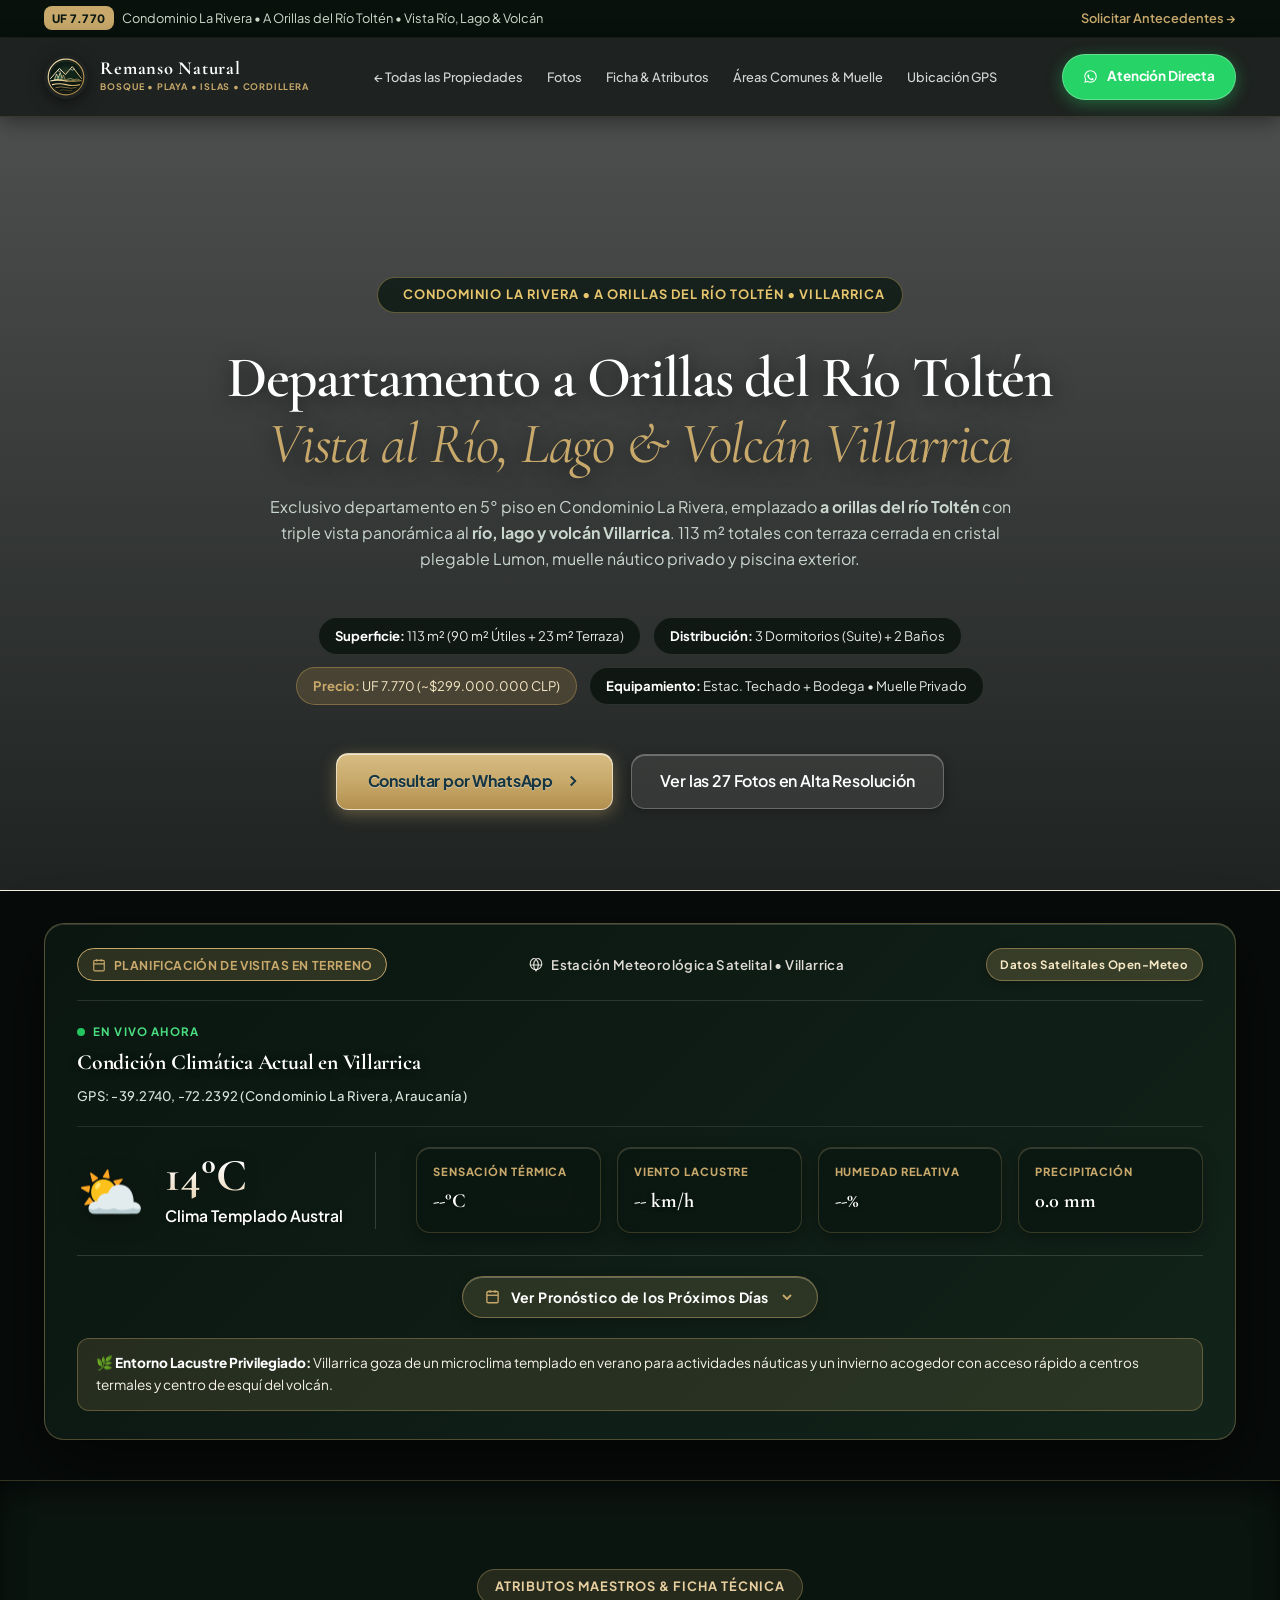
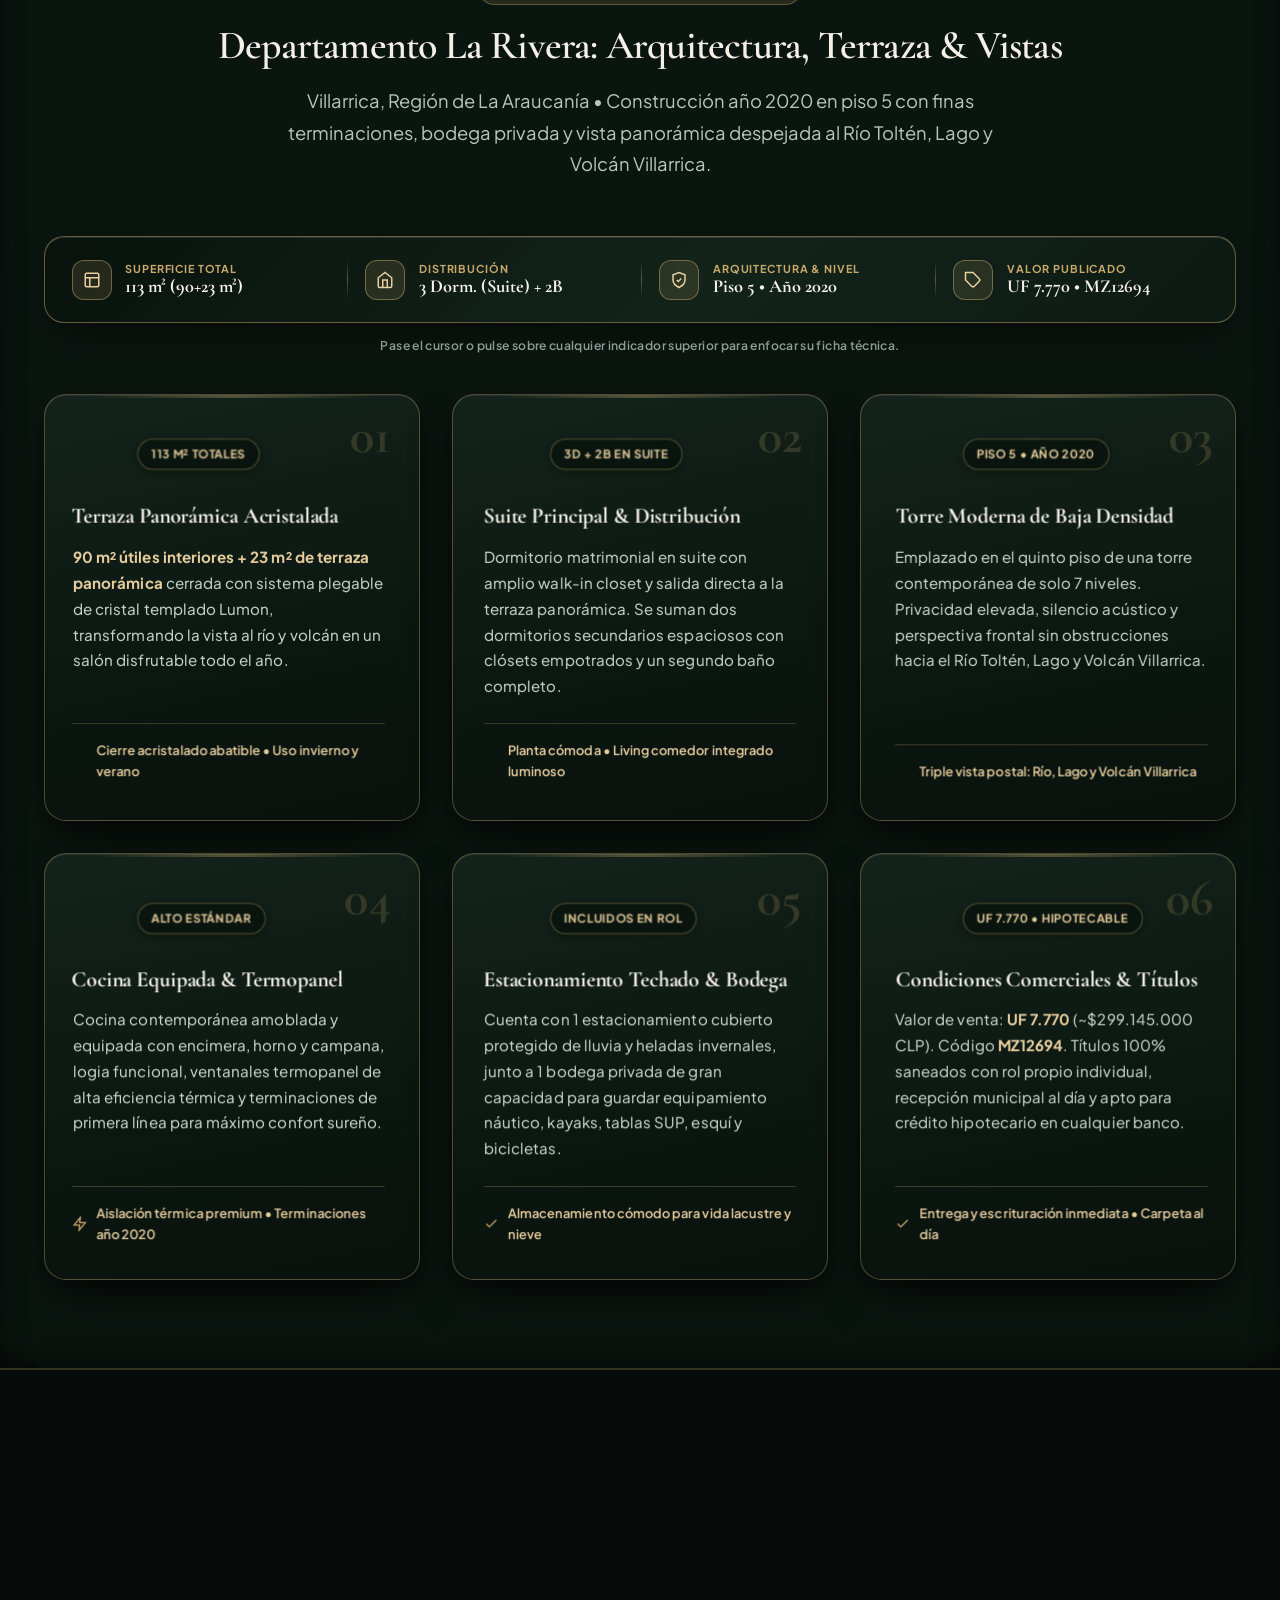
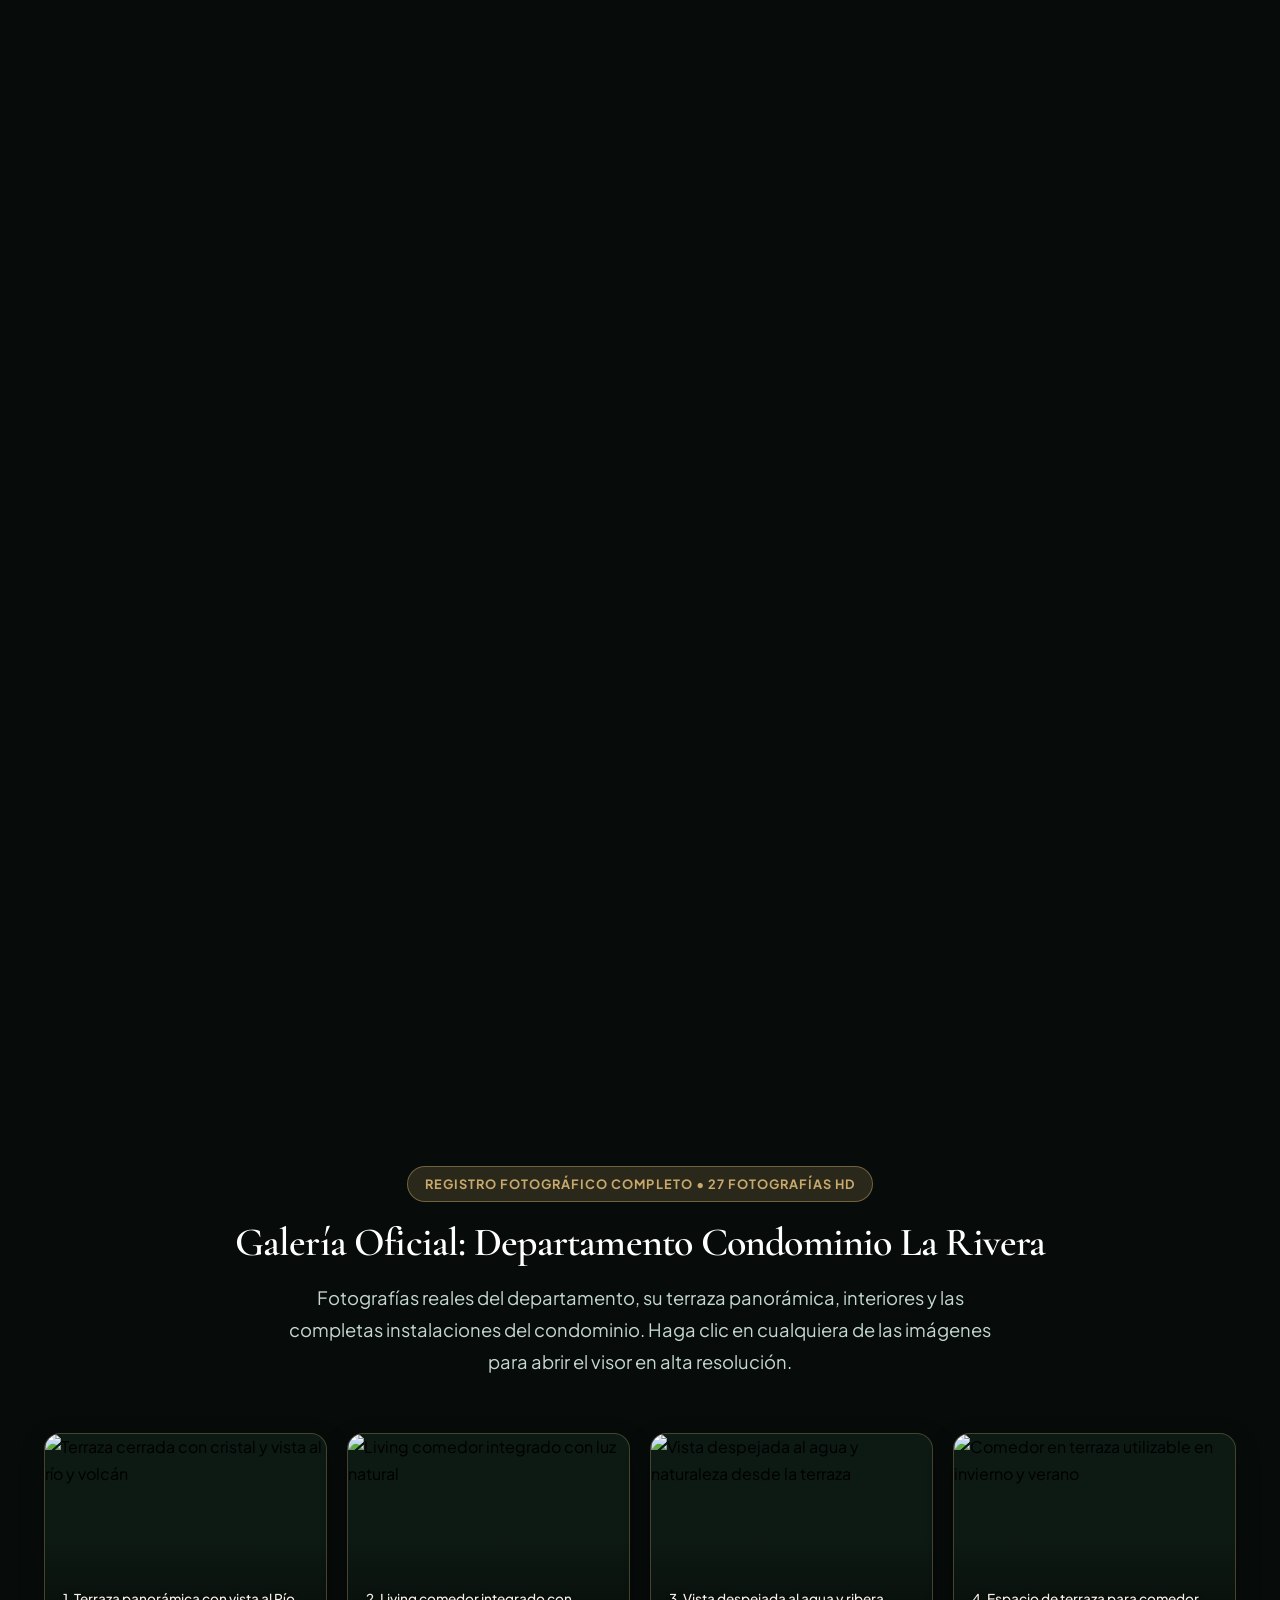
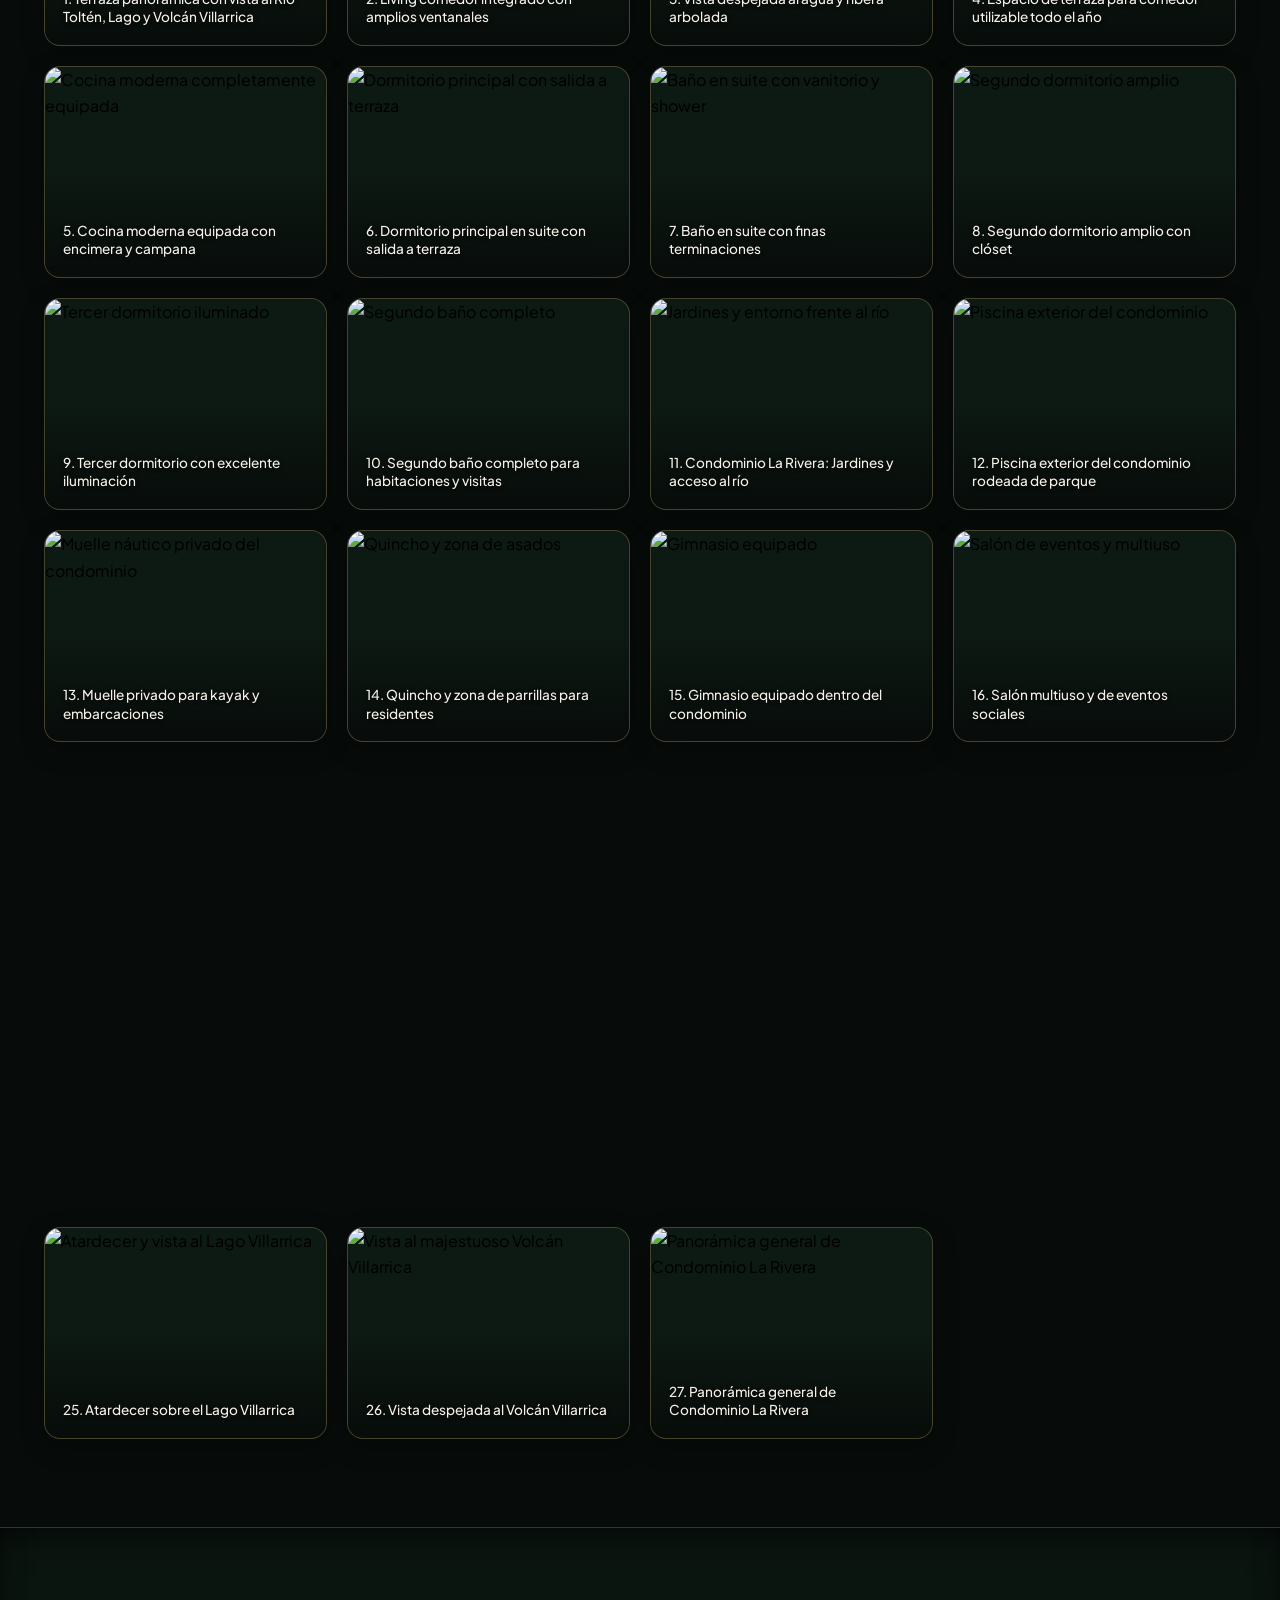
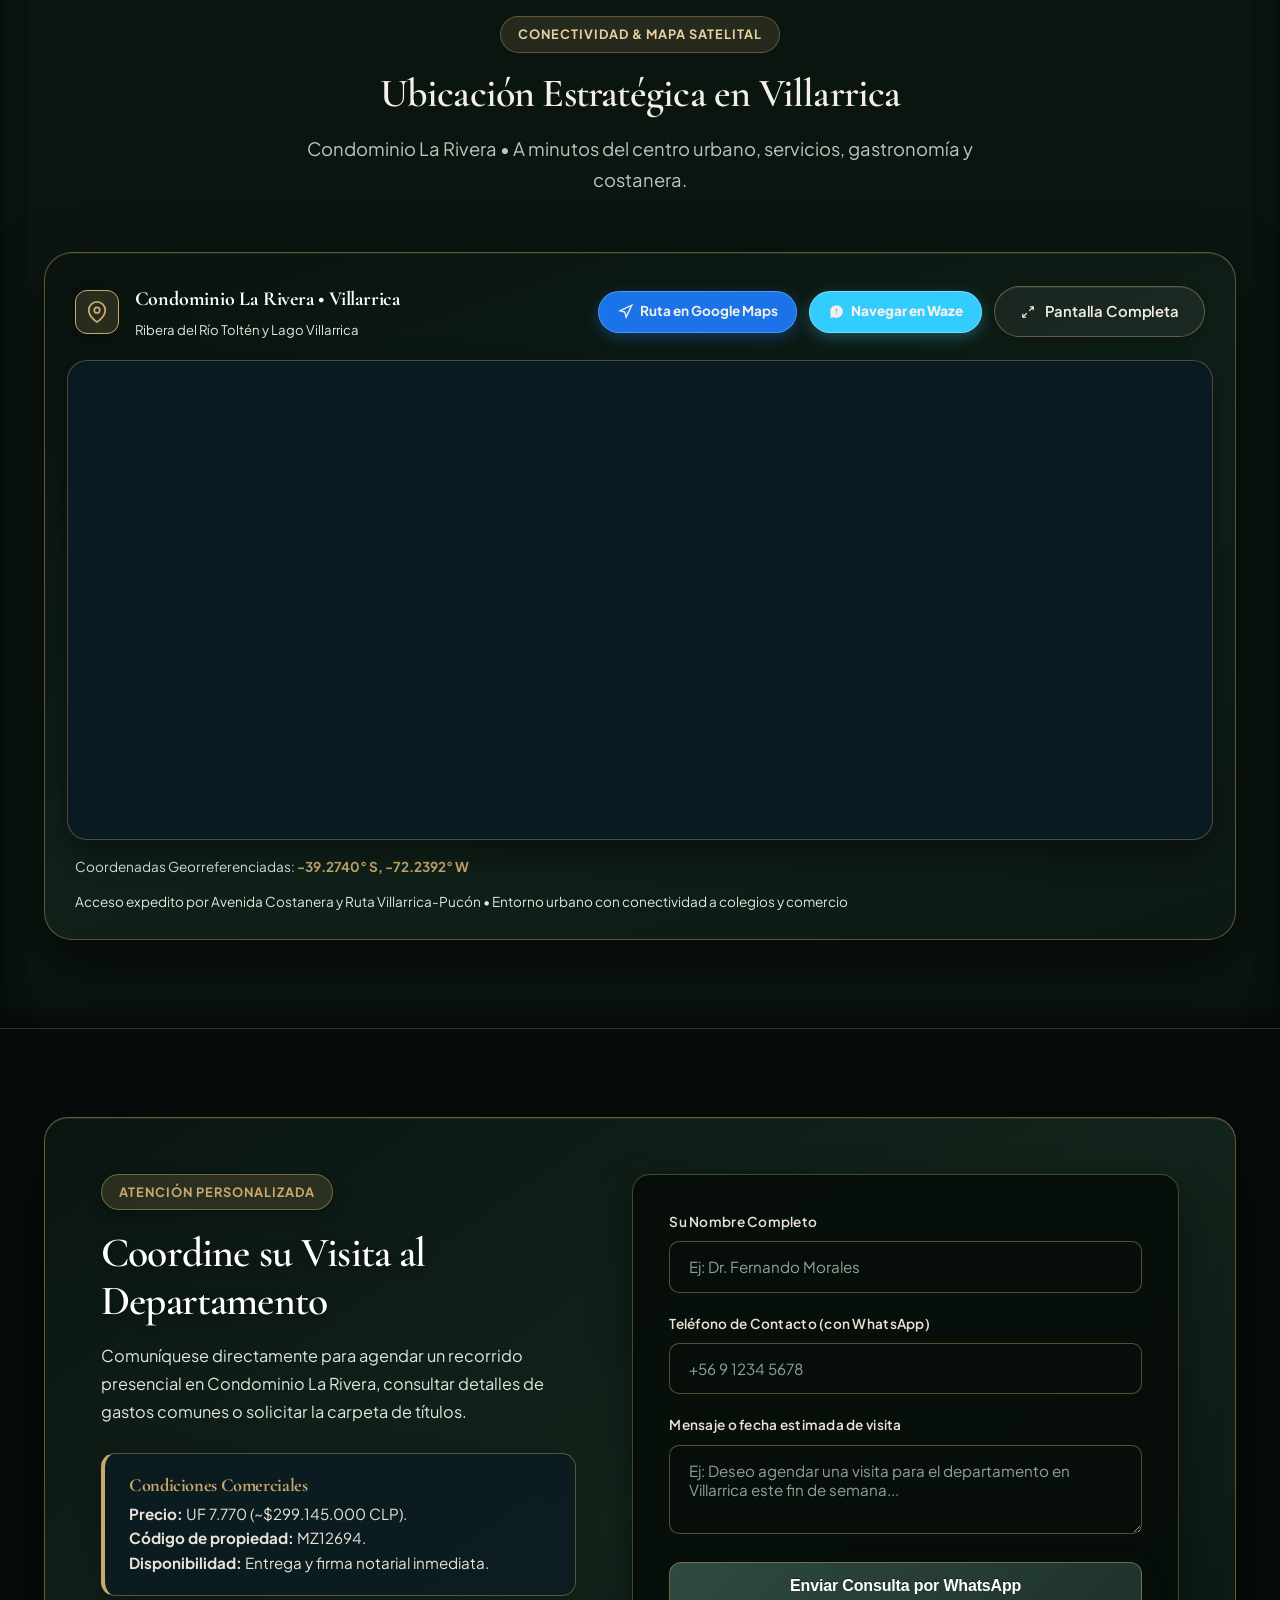
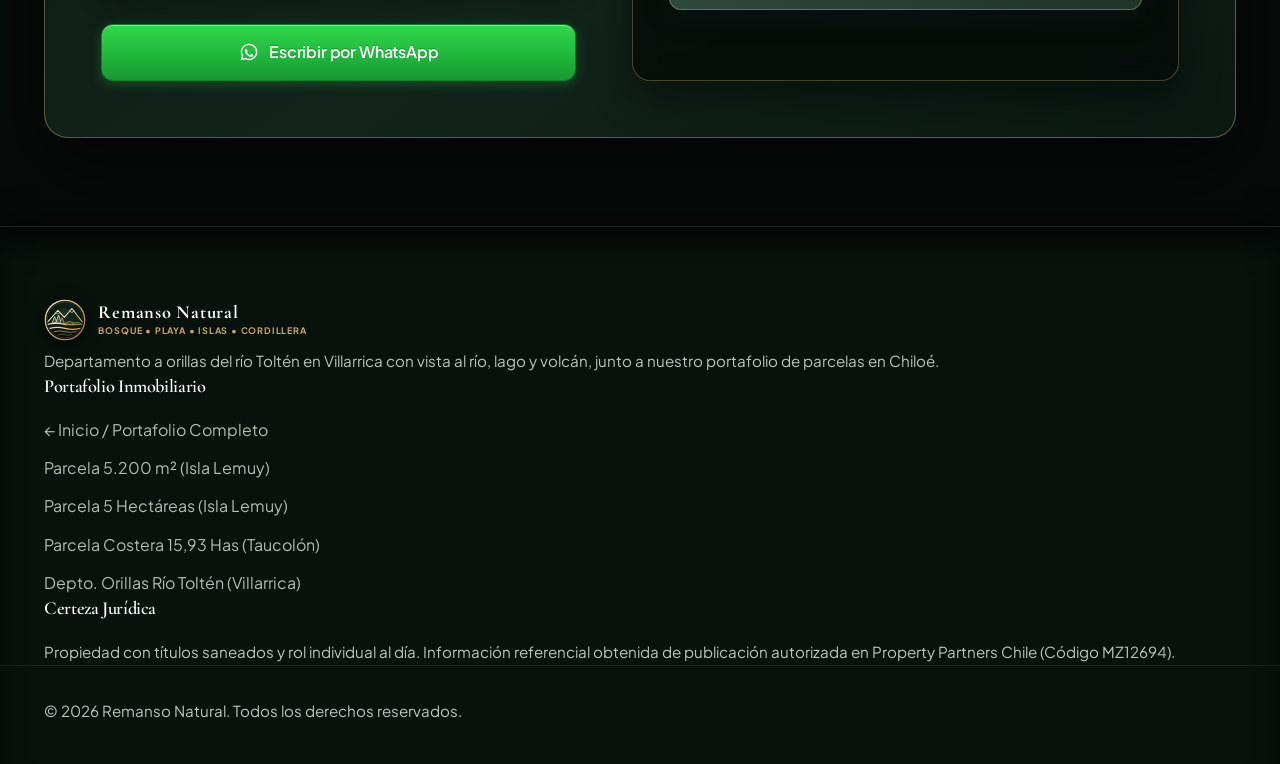
==== commit ca13d185: "Aplicar botton play central en todos los Reels y actualizar Taucolon con 3 videos y 15 fotos en movi" ====
--- a/departamento-villarrica.html
+++ b/departamento-villarrica.html
@@ -70,7 +70,7 @@
   <link rel="preconnect" href="https://fonts.gstatic.com" crossorigin>
   <link href="https://fonts.googleapis.com/css2?family=Cinzel:wght@500;600;700;800&family=Cormorant+Garamond:ital,wght@0,400;0,500;0,600;0,700;1,400;1,600&family=Playfair+Display:ital,wght@0,500;0,600;0,700;1,400&family=Plus+Jakarta+Sans:wght@300;400;500;600;700&display=swap" rel="stylesheet">
   
-  <link rel="stylesheet" href="styles.css?v=36.0">
+  <link rel="stylesheet" href="styles.css?v=37.0">
 
   <style>
     html, body {
@@ -1232,6 +1232,6 @@
     </div>
   </div>
 
-  <script src="app.js?v=36.0"></script>
+  <script src="app.js?v=37.0"></script>
 </body>
 </html>
--- a/styles.css
+++ b/styles.css
@@ -4758,7 +4758,8 @@
   font-weight: 700;
   letter-spacing: 0.04em;
   text-transform: uppercase;
-  padding: 0.26rem 0.8rem;
+  white-space: nowrap;
+  padding: 0.26rem 0.85rem;
   border-radius: 999px;
   box-shadow: 0 6px 16px rgba(0, 0, 0, 0.45);
   transition: background 0.25s ease, color 0.25s ease;
@@ -5243,7 +5244,7 @@
   }
 }
 
-/* Marco Smartphone 9:16 Reel */
+/* Marco Smartphone 9:16 Reel (Con Botón Central de Play + Reproducción Directa) */
 .video-card-reel {
   display: flex;
   flex-direction: column;
@@ -5260,6 +5261,13 @@
   box-shadow: 0 24px 60px rgba(0, 0, 0, 0.55), inset 0 0 0 2px rgba(200, 169, 107, 0.35);
   position: relative;
   overflow: hidden;
+  transition: transform 0.3s ease, border-color 0.3s ease, box-shadow 0.3s ease;
+}
+
+.video-card-reel:not(.is-playing):hover .smartphone-titanium-frame {
+  transform: translateY(-4px);
+  border-color: rgba(232, 207, 160, 0.72);
+  box-shadow: 0 28px 65px rgba(0, 0, 0, 0.68), 0 0 28px rgba(200, 169, 107, 0.2), inset 0 0 0 2px rgba(232, 207, 160, 0.45);
 }
 
 .smartphone-dynamic-island {
@@ -5271,7 +5279,8 @@
   height: 20px;
   background: #000000;
   border-radius: 16px;
-  z-index: 10;
+  z-index: 12;
+  pointer-events: none;
 }
 
 .smartphone-screen-wrap {
@@ -5279,13 +5288,83 @@
   height: 100%;
   position: relative;
   overflow: hidden;
-}
-
-.smartphone-screen-wrap video {
+  background: #040806;
+  cursor: pointer;
+}
+
+.reel-poster-img {
+  position: absolute;
+  inset: 0;
   width: 100%;
   height: 100%;
   object-fit: cover;
   display: block;
+  transition: transform 0.55s cubic-bezier(0.22, 1, 0.36, 1), filter 0.3s ease, opacity 0.25s ease;
+  z-index: 1;
+}
+
+.video-card-reel:not(.is-playing):hover .reel-poster-img {
+  transform: scale(1.03);
+  filter: brightness(0.92);
+}
+
+.reel-inline-video {
+  position: absolute;
+  inset: 0;
+  width: 100%;
+  height: 100%;
+  object-fit: cover;
+  background: #000000;
+  display: none;
+  z-index: 9;
+}
+
+.video-card-reel.is-playing .reel-inline-video {
+  display: block;
+}
+
+.reel-ui-scrim {
+  position: absolute;
+  inset: 0;
+  background:
+    linear-gradient(180deg, rgba(5, 10, 7, 0.52) 0%, rgba(5, 10, 7, 0.14) 36%, rgba(5, 10, 7, 0.22) 60%, rgba(5, 10, 7, 0.85) 100%),
+    radial-gradient(circle at 50% 42%, rgba(5, 10, 7, 0.35) 0%, transparent 56%);
+  pointer-events: none;
+  transition: opacity 0.25s ease;
+  z-index: 2;
+}
+
+.reel-center-play-btn {
+  top: 41%;
+}
+
+.smartphone-screen-wrap:hover .reel-center-play-btn,
+.reel-center-play-btn:hover,
+.reel-center-play-btn:focus-visible {
+  transform: translate(-50%, -50%) scale(1.06);
+  outline: none;
+}
+
+.smartphone-screen-wrap:hover .reel-center-play-btn .cinema-play-circle,
+.reel-center-play-btn:hover .cinema-play-circle {
+  background: linear-gradient(135deg, #D9BA7C 0%, #B79047 100%);
+  border-color: #FFF4D8;
+  color: #070d0a;
+}
+
+.smartphone-screen-wrap:hover .reel-center-play-btn .cinema-play-label,
+.reel-center-play-btn:hover .cinema-play-label {
+  background: #E8CFA0;
+  color: #070d0a;
+  border-color: #FFF4D8;
+}
+
+.video-card-reel.is-playing .reel-poster-img,
+.video-card-reel.is-playing .reel-ui-scrim,
+.video-card-reel.is-playing .reel-center-play-btn,
+.video-card-reel.is-playing .reel-glass-pill {
+  opacity: 0;
+  pointer-events: none;
 }
 
 .reel-glass-pill {
@@ -5293,13 +5372,14 @@
   bottom: 14px;
   left: 12px;
   right: 12px;
-  background: rgba(11, 21, 16, 0.86);
+  background: rgba(11, 21, 16, 0.88);
   backdrop-filter: blur(16px);
-  border: 1px solid rgba(200, 169, 107, 0.25);
+  border: 1px solid rgba(200, 169, 107, 0.28);
   border-radius: 14px;
   padding: 0.65rem 0.85rem;
   color: #f4f0e8;
-  z-index: 5;
+  z-index: 7;
+  transition: opacity 0.25s ease;
 }
 
 .reel-action-inpage-btn {
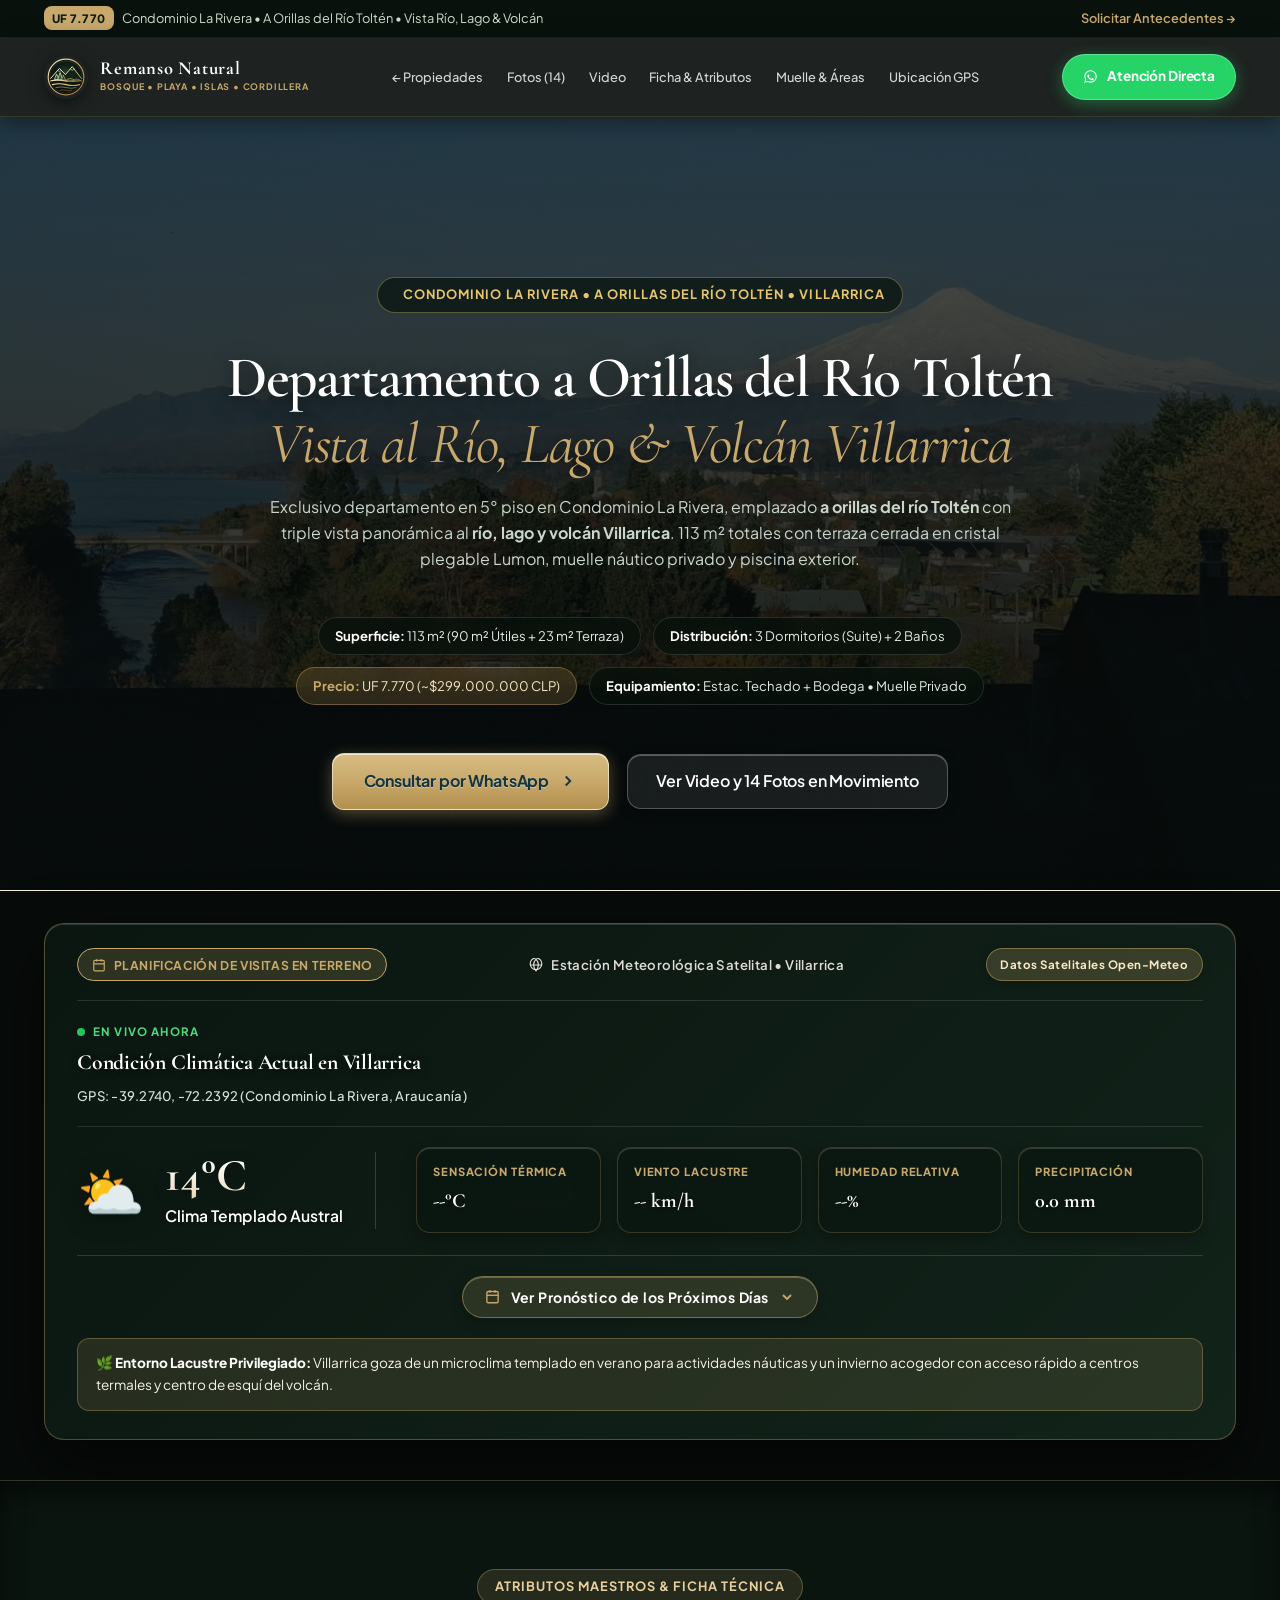
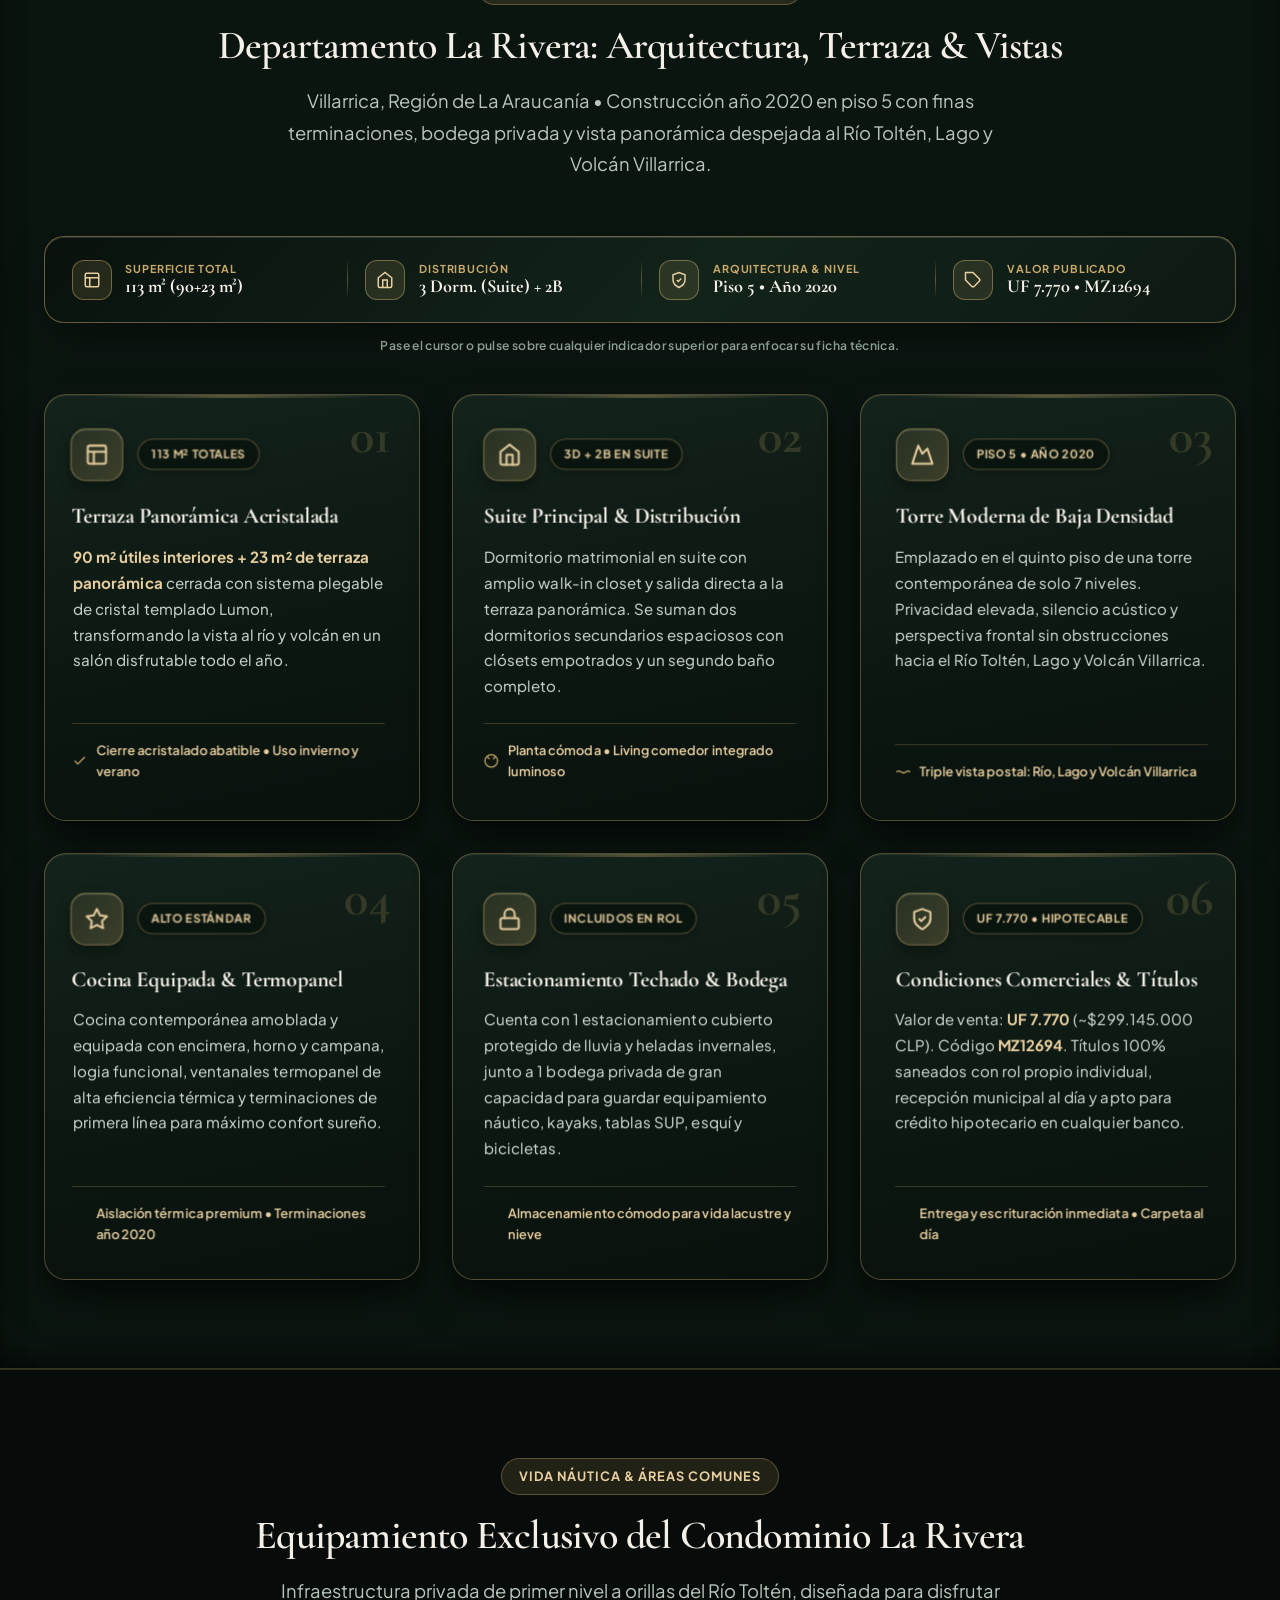
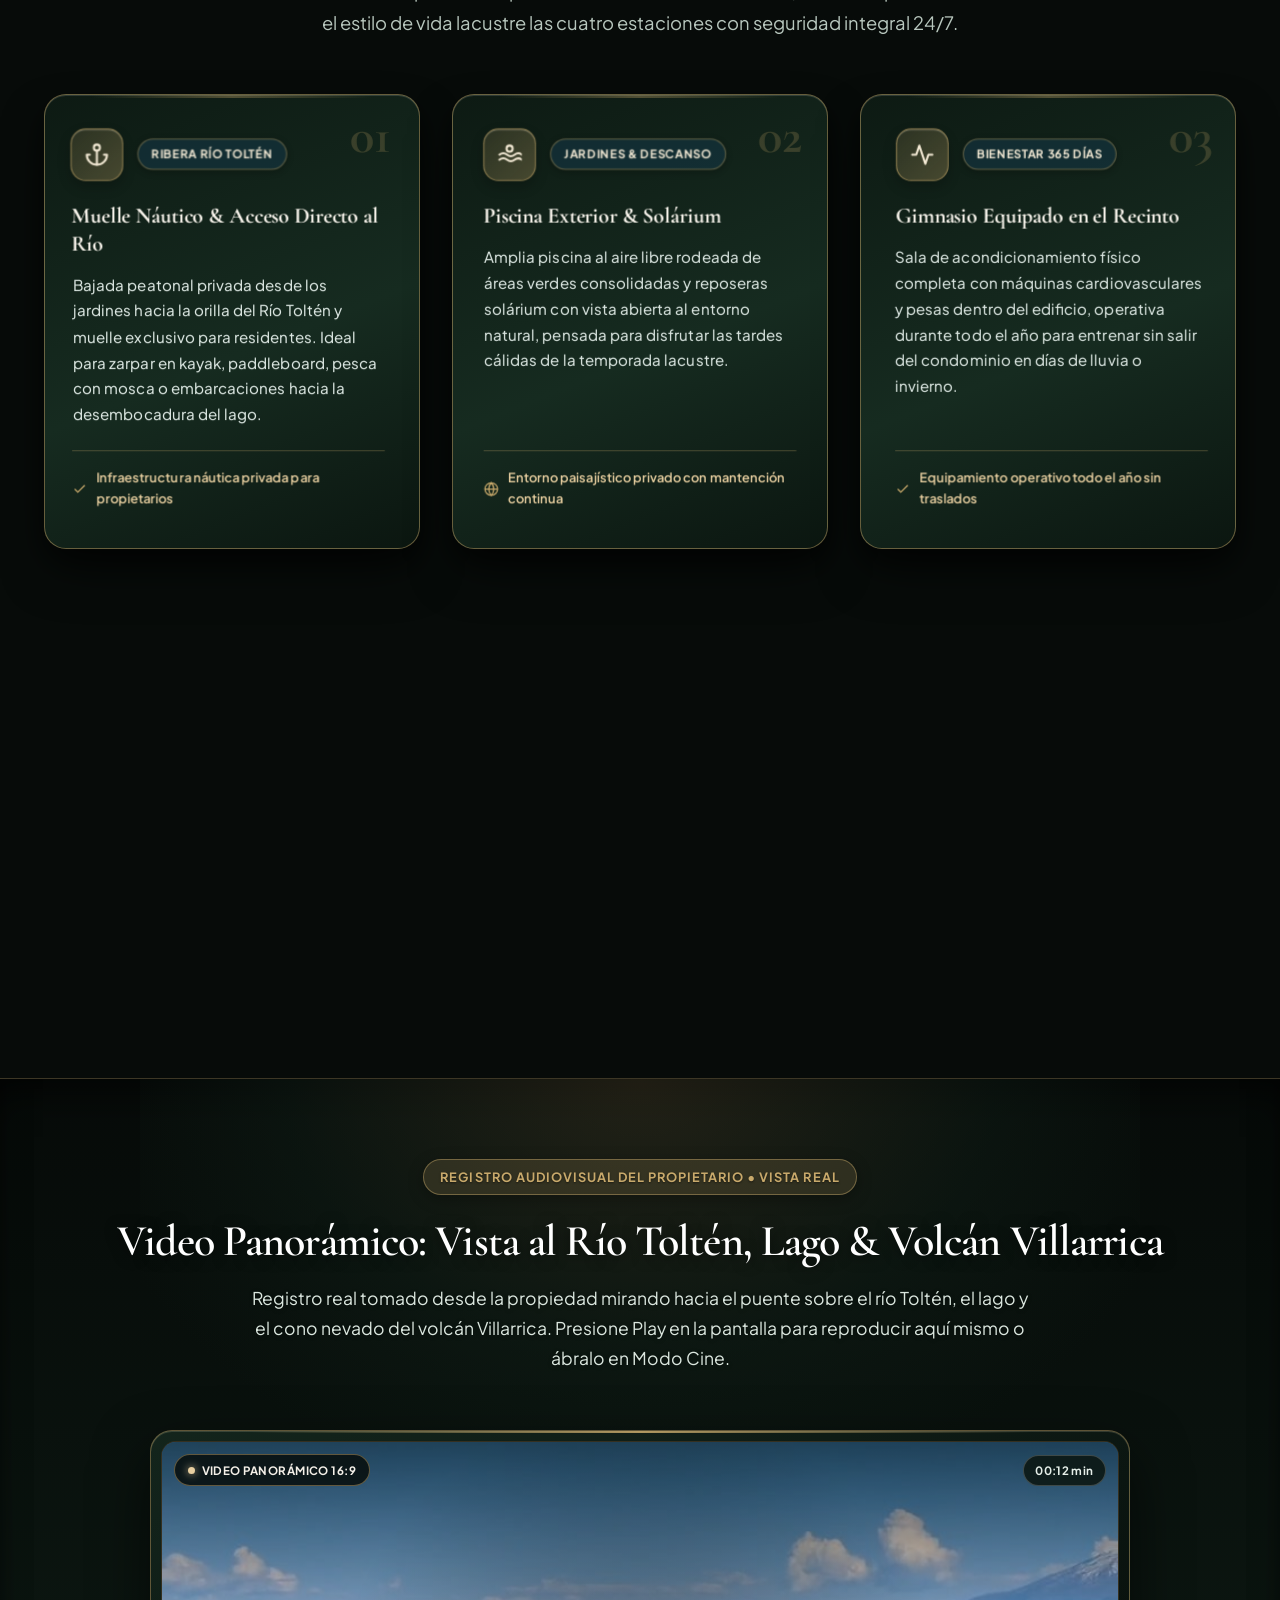
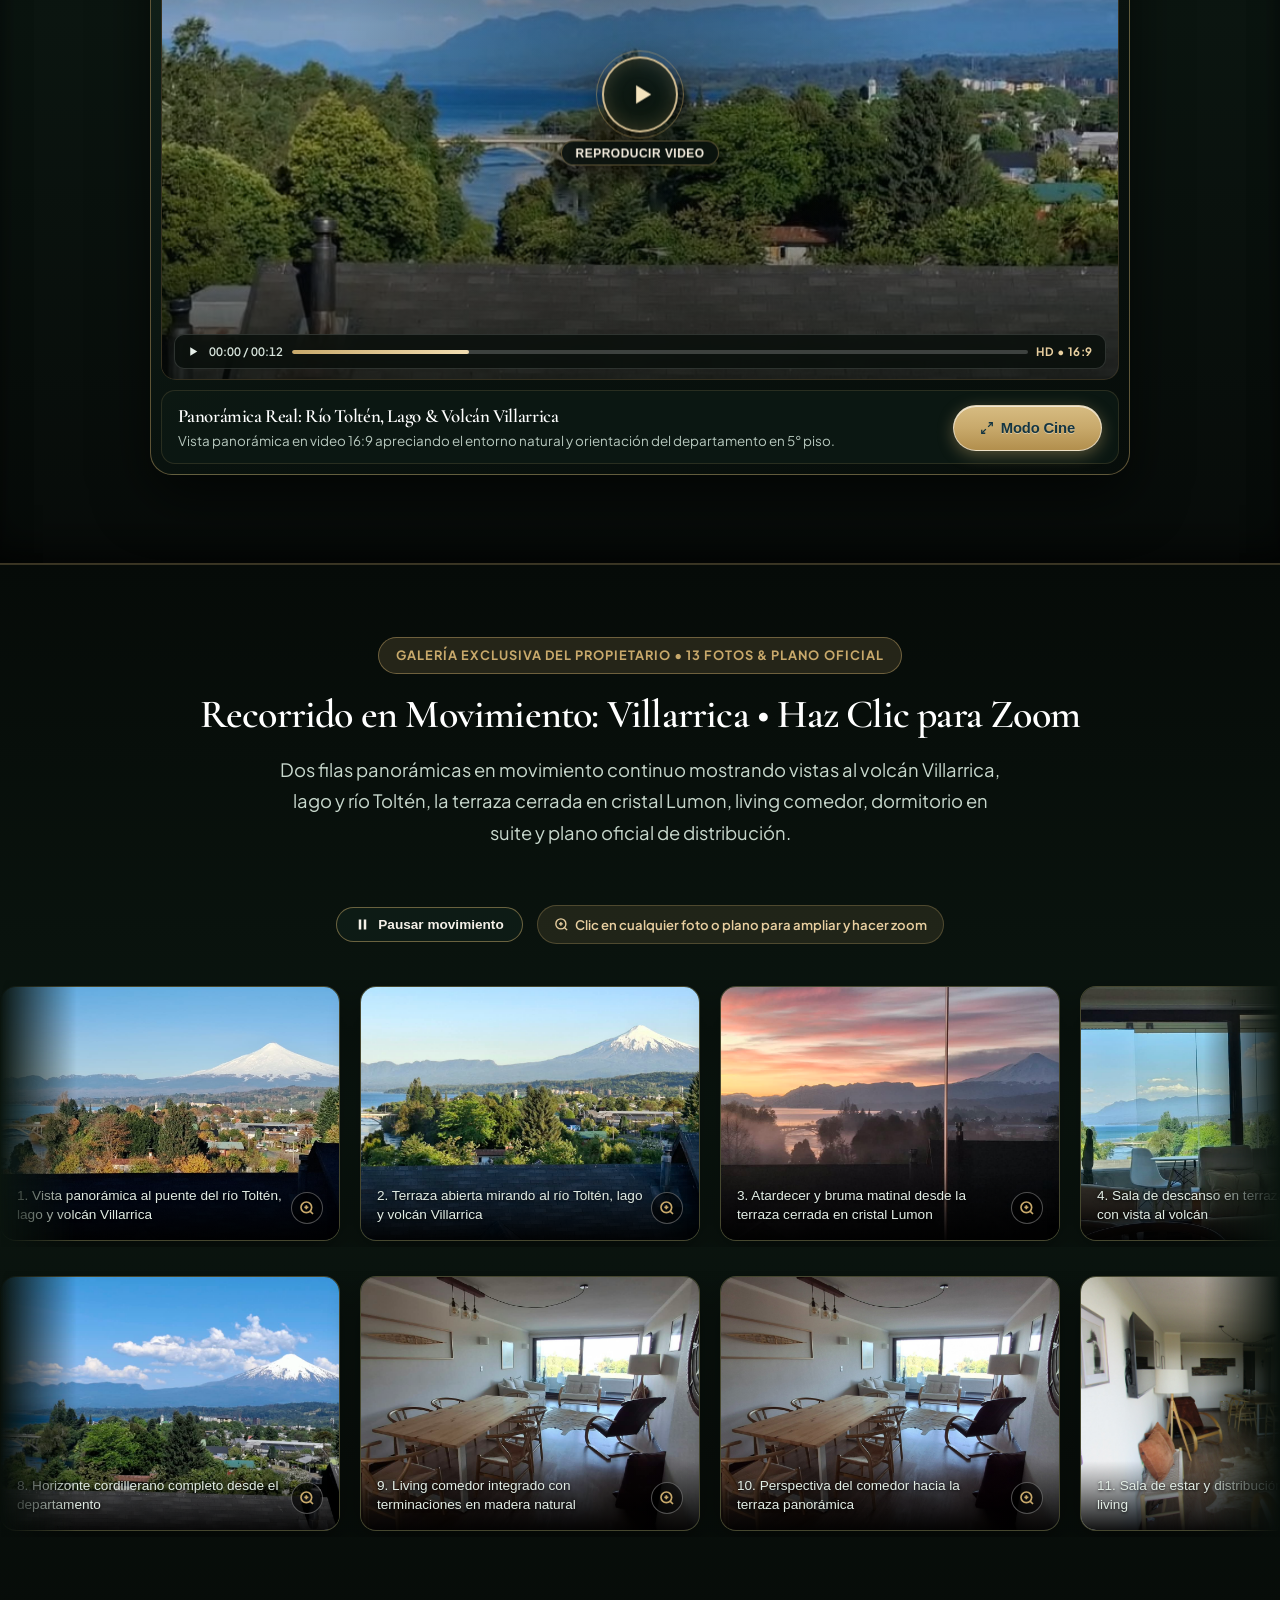
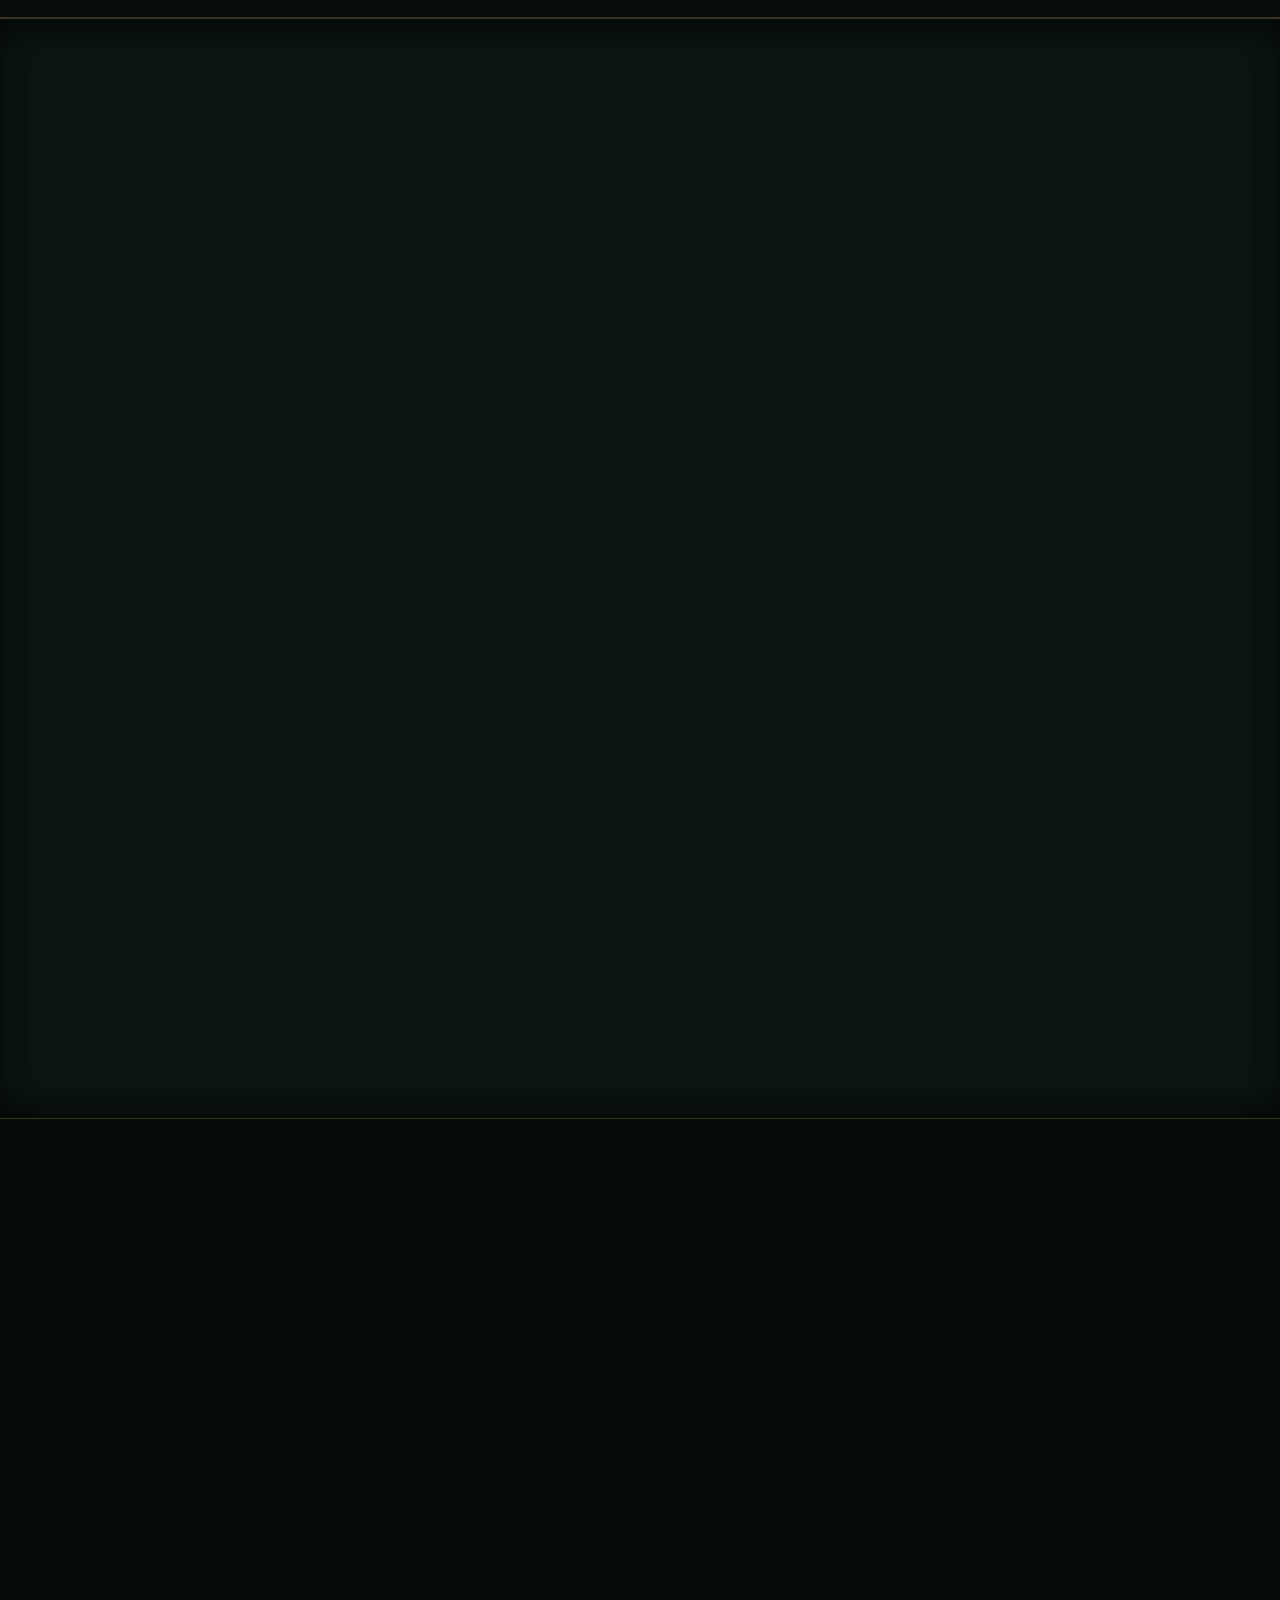
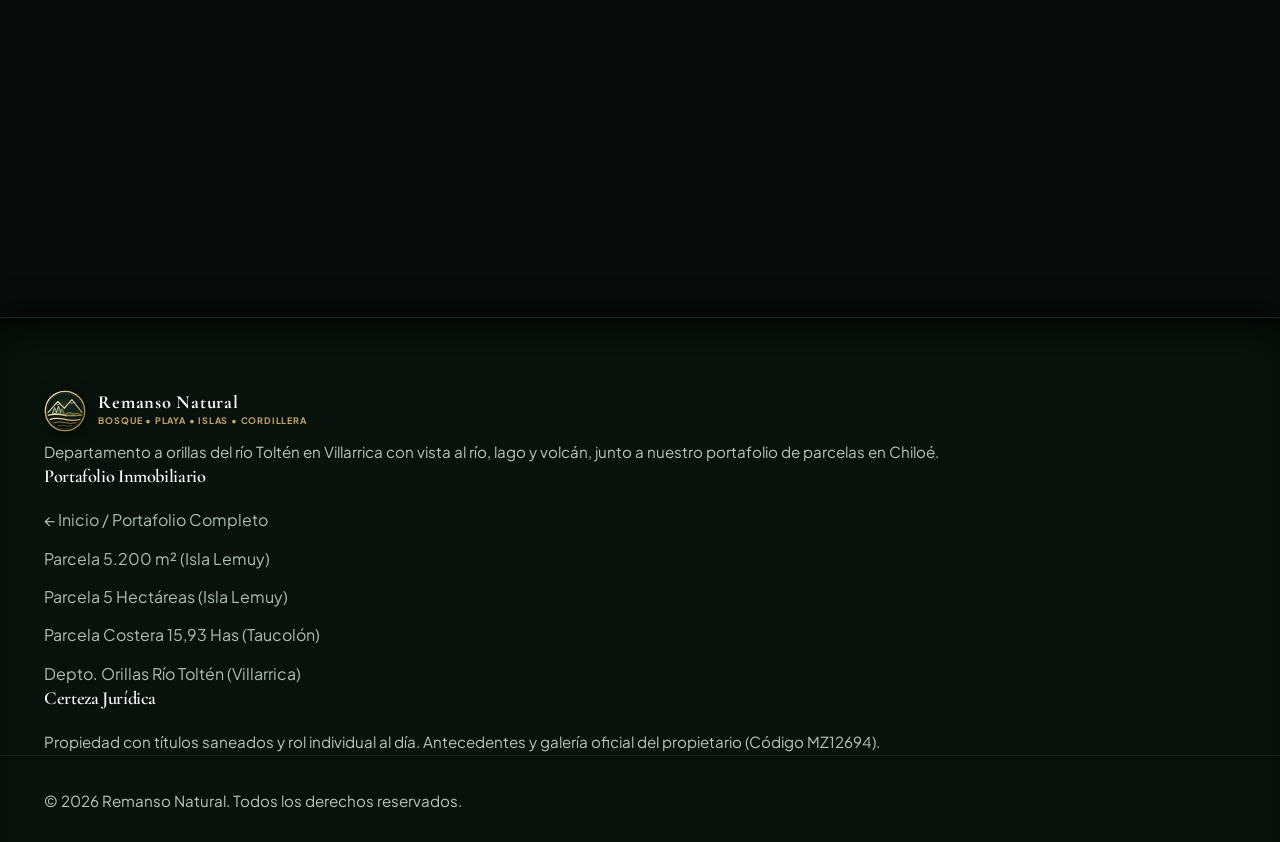
==== commit d702324a: "feat: replace Villarrica media with client gallery + video showcase and add moving marquee to Villar" ====
--- a/departamento-villarrica.html
+++ b/departamento-villarrica.html
@@ -21,7 +21,7 @@
   <meta property="og:type" content="website">
   <meta property="og:title" content="Departamento a Orillas del Río Toltén • Villarrica • UF 7.770">
   <meta property="og:description" content="113 m² totales, 3D + 2B, a orillas del río Toltén con vista panorámica al río, lago y volcán Villarrica.">
-  <meta property="og:image" content="https://storage.ppartnersgroup.com/property-files/media/100693/PP-4c45892d20696648.jpg">
+  <meta property="og:image" content="https://ilycons.github.io/lemuy/images/villarrica/01_vista_panoramica_rio_lago_volcan.jpg">
   <meta property="og:url" content="https://ilycons.github.io/lemuy/departamento-villarrica.html">
 
   <!-- Schema.org JSON-LD -->
@@ -58,9 +58,9 @@
       "priceCurrency": "UF"
     },
     "image": [
-      "https://storage.ppartnersgroup.com/property-files/media/100693/PP-4c45892d20696648.jpg",
-      "https://storage.ppartnersgroup.com/property-files/media/100693/PP-f531cd729f9ec4c4.jpg",
-      "https://storage.ppartnersgroup.com/property-files/media/100693/PP-617ad1f31ac02a0f.jpg"
+      "https://ilycons.github.io/lemuy/images/villarrica/01_vista_panoramica_rio_lago_volcan.jpg",
+      "https://ilycons.github.io/lemuy/images/villarrica/04_terraza_cerrada_descanso.jpg",
+      "https://ilycons.github.io/lemuy/images/villarrica/09_living_comedor_amoblado.jpg"
     ]
   }
   </script>
@@ -70,7 +70,7 @@
   <link rel="preconnect" href="https://fonts.gstatic.com" crossorigin>
   <link href="https://fonts.googleapis.com/css2?family=Cinzel:wght@500;600;700;800&family=Cormorant+Garamond:ital,wght@0,400;0,500;0,600;0,700;1,400;1,600&family=Playfair+Display:ital,wght@0,500;0,600;0,700;1,400&family=Plus+Jakarta+Sans:wght@300;400;500;600;700&display=swap" rel="stylesheet">
   
-  <link rel="stylesheet" href="styles.css?v=37.0">
+  <link rel="stylesheet" href="styles.css?v=38.0">
 
   <style>
     html, body {
@@ -84,81 +84,6 @@
     *, *::before, *::after {
       box-sizing: border-box !important;
     }
-    .villarrica-gallery-grid {
-      display: grid;
-      grid-template-columns: repeat(auto-fill, minmax(280px, 1fr));
-      gap: 1.25rem;
-      margin-top: 2.5rem;
-    }
-    .villarrica-photo-card {
-      position: relative;
-      border-radius: 16px;
-      overflow: hidden;
-      aspect-ratio: 4 / 3;
-      cursor: pointer;
-      border: 1px solid rgba(200, 169, 107, 0.3);
-      box-shadow: 0 8px 24px rgba(0, 0, 0, 0.25);
-      transition: transform 0.3s ease, border-color 0.3s ease, box-shadow 0.3s ease;
-      background: #0d1913;
-    }
-    .villarrica-photo-card:hover {
-      transform: translateY(-5px) scale(1.02);
-      border-color: #C8A96B;
-      box-shadow: 0 16px 36px rgba(0, 0, 0, 0.55);
-    }
-    .villarrica-photo-card img {
-      width: 100%;
-      height: 100%;
-      object-fit: cover;
-      transition: transform 0.6s cubic-bezier(0.16, 1, 0.3, 1);
-    }
-    .villarrica-photo-card:hover img {
-      transform: scale(1.08);
-    }
-    .villarrica-photo-overlay {
-      position: absolute;
-      inset: 0;
-      background: linear-gradient(180deg, rgba(0, 0, 0, 0) 50%, rgba(7, 11, 9, 0.94) 100%);
-      display: flex;
-      align-items: flex-end;
-      padding: 1.15rem;
-      transition: opacity 0.3s ease;
-    }
-    .villarrica-photo-caption {
-      color: #F4F0E8;
-      font-size: 0.85rem;
-      font-weight: 500;
-      line-height: 1.35;
-      text-shadow: 0 1px 4px rgba(0,0,0,0.8);
-    }
-    .villarrica-photo-zoom-icon {
-      position: absolute;
-      top: 0.85rem;
-      right: 0.85rem;
-      width: 34px;
-      height: 34px;
-      background: rgba(11, 21, 16, 0.86);
-      backdrop-filter: blur(8px);
-      border: 1px solid rgba(200, 169, 107, 0.42);
-      border-radius: 50%;
-      display: flex;
-      align-items: center;
-      justify-content: center;
-      color: #C8A96B;
-      opacity: 0;
-      transform: scale(0.85);
-      transition: all 0.25s ease;
-    }
-    .villarrica-photo-card:hover .villarrica-photo-zoom-icon {
-      opacity: 1;
-      transform: scale(1);
-    }
-    @media (max-width: 768px) {
-      .villarrica-gallery-grid {
-        grid-template-columns: 1fr;
-        gap: 1rem;
-      }
-    }
   </style>
 </head>
 <body class="property-page-body">
@@ -194,10 +119,11 @@
       <!-- Menú Escritorio -->
       <nav>
         <ul class="nav-menu">
-          <li><a href="index.html#propiedades" class="nav-link">&larr; Todas las Propiedades</a></li>
-          <li><a href="#galeria-fotos" class="nav-link">Fotos</a></li>
+          <li><a href="index.html#propiedades" class="nav-link">&larr; Propiedades</a></li>
+          <li><a href="#galeria-fotos" class="nav-link">Fotos (14)</a></li>
+          <li><a href="#audiovisual" class="nav-link">Video</a></li>
           <li><a href="#especificaciones" class="nav-link">Ficha & Atributos</a></li>
-          <li><a href="#amenidades" class="nav-link">Áreas Comunes & Muelle</a></li>
+          <li><a href="#amenidades" class="nav-link">Muelle & Áreas</a></li>
           <li><a href="#ubicacion" class="nav-link">Ubicación GPS</a></li>
         </ul>
       </nav>
@@ -226,11 +152,12 @@
   <div class="mobile-nav-drawer" role="dialog" aria-modal="true">
     <ul class="mobile-drawer-links">
       <li><a href="index.html" class="mobile-drawer-link">&larr; Portal Principal <span>&rarr;</span></a></li>
-      <li><a href="#galeria-fotos" class="mobile-drawer-link">Fotos <span>&rarr;</span></a></li>
+      <li><a href="#galeria-fotos" class="mobile-drawer-link">Fotos Reales &amp; Plano (14) <span>&rarr;</span></a></li>
+      <li><a href="#audiovisual" class="mobile-drawer-link">Video Panorámico <span>&rarr;</span></a></li>
       <li><a href="#especificaciones" class="mobile-drawer-link">Ficha Técnica & Arquitectura <span>&rarr;</span></a></li>
       <li><a href="#amenidades" class="mobile-drawer-link">Áreas Comunes & Muelle <span>&rarr;</span></a></li>
       <li><a href="#ubicacion" class="mobile-drawer-link">Ubicación GPS & Entorno <span>&rarr;</span></a></li>
-      <li><a href="#contacto-propiedad" class="mobile-drawer-link">Contactar al Propietario <span>&rarr;</span></a></li>
+      <li><a href="#contacto-propiedad" class="mobile-drawer-link">Contacto Directo <span>&rarr;</span></a></li>
     </ul>
 
     <div class="mobile-drawer-cta-box">
@@ -239,13 +166,13 @@
         Consultar vía WhatsApp
       </a>
       <a href="#contacto-propiedad" class="btn btn-outline-white btn-lg" style="width: 100%;">
-        Coordinar Visita con el Dueño
+        Coordinar Visita Privada
       </a>
     </div>
   </div>
 
   <!-- HERO DE LA PROPIEDAD -->
-  <section class="property-hero-section" style="background-image: linear-gradient(180deg, rgba(7, 11, 9, 0.72) 0%, rgba(7, 11, 9, 0.9) 100%), url('https://storage.ppartnersgroup.com/property-files/media/100693/PP-4c45892d20696648.jpg');">
+  <section class="property-hero-section" style="background-image: linear-gradient(180deg, rgba(7, 11, 9, 0.72) 0%, rgba(7, 11, 9, 0.9) 100%), url('images/villarrica/01_vista_panoramica_rio_lago_volcan.jpg');">
     <div class="container property-hero-content">
       <div class="eyebrow-badge dark">
         <span class="eyebrow-pulse-dot"></span>
@@ -270,8 +197,8 @@
           Consultar por WhatsApp
           <svg width="18" height="18" viewBox="0 0 24 24" fill="none" stroke="currentColor" stroke-width="2.5"><polyline points="9 18 15 12 9 6"></polyline></svg>
         </a>
-        <a href="#galeria-fotos" class="btn btn-outline-white btn-lg">
-          Ver las 27 Fotos en Alta Resolución
+        <a href="#audiovisual" class="btn btn-outline-white btn-lg">
+          Ver Video y 14 Fotos en Movimiento
         </a>
       </div>
     </div>
@@ -739,315 +666,251 @@
     </div>
   </section>
 
-  <!-- GALERÍA DE 27 FOTOGRAFÍAS REALES EN ALTA RESOLUCIÓN -->
-  <section id="galeria-fotos" class="section-padding" style="background: #070b09;">
+  <!-- SECCIÓN AUDIOVISUAL DEL PROPIETARIO (16:9 CON PLAY CENTRAL + MODO CINE) -->
+  <section id="audiovisual" class="section-padding video-showcase-section">
     <div class="container">
       <div class="section-header text-center">
-        <div class="eyebrow-badge" style="background: rgba(200, 169, 107, 0.18); color: var(--color-dorado); border: 1.5px solid rgba(200, 169, 107, 0.45);">
-          Registro Fotográfico Completo • 27 Fotografías HD
-        </div>
-        <h2 class="section-title" style="color: #ffffff;">Galería Oficial: Departamento Condominio La Rivera</h2>
-        <p class="section-desc" style="color: #c4d7d1;">
-          Fotografías reales del departamento, su terraza panorámica, interiores y las completas instalaciones del condominio. Haga clic en cualquiera de las imágenes para abrir el visor en alta resolución.
+        <div class="eyebrow-badge">Registro Audiovisual del Propietario • Vista Real</div>
+        <h2 class="section-title">Video Panorámico: Vista al Río Toltén, Lago &amp; Volcán Villarrica</h2>
+        <p class="section-desc">
+          Registro real tomado desde la propiedad mirando hacia el puente sobre el río Toltén, el lago y el cono nevado del volcán Villarrica. Presione Play en la pantalla para reproducir aquí mismo o ábralo en Modo Cine.
         </p>
       </div>
 
-      <div class="villarrica-gallery-grid">
-        <!-- Foto 1 -->
-        <div class="villarrica-photo-card" data-gallery-prop="villarrica" data-gallery-index="0" title="Ver foto ampliada">
-          <img src="https://storage.ppartnersgroup.com/property-files/media/100693/PP-4c45892d20696648.jpg" alt="Terraza cerrada con cristal y vista al río y volcán" loading="lazy">
-          <div class="villarrica-photo-overlay">
-            <span class="villarrica-photo-caption">1. Terraza panorámica con vista al Río Toltén, Lago y Volcán Villarrica</span>
-            <div class="villarrica-photo-zoom-icon">
-              <svg width="16" height="16" viewBox="0 0 24 24" fill="none" stroke="currentColor" stroke-width="2.5"><circle cx="11" cy="11" r="8"/><line x1="21" y1="21" x2="16.65" y2="16.65"/><line x1="11" y1="8" x2="11" y2="14"/><line x1="8" y1="11" x2="14" y2="11"/></svg>
-            </div>
-          </div>
-        </div>
-
-        <!-- Foto 2 -->
-        <div class="villarrica-photo-card" data-gallery-prop="villarrica" data-gallery-index="1" title="Ver foto ampliada">
-          <img src="https://storage.ppartnersgroup.com/property-files/media/100693/PP-f531cd729f9ec4c4.jpg" alt="Living comedor integrado con luz natural" loading="lazy">
-          <div class="villarrica-photo-overlay">
-            <span class="villarrica-photo-caption">2. Living comedor integrado con amplios ventanales</span>
-            <div class="villarrica-photo-zoom-icon">
-              <svg width="16" height="16" viewBox="0 0 24 24" fill="none" stroke="currentColor" stroke-width="2.5"><circle cx="11" cy="11" r="8"/><line x1="21" y1="21" x2="16.65" y2="16.65"/><line x1="11" y1="8" x2="11" y2="14"/><line x1="8" y1="11" x2="14" y2="11"/></svg>
-            </div>
-          </div>
-        </div>
-
-        <!-- Foto 3 -->
-        <div class="villarrica-photo-card" data-gallery-prop="villarrica" data-gallery-index="2" title="Ver foto ampliada">
-          <img src="https://storage.ppartnersgroup.com/property-files/media/100693/PP-617ad1f31ac02a0f.jpg" alt="Vista despejada al agua y naturaleza desde la terraza" loading="lazy">
-          <div class="villarrica-photo-overlay">
-            <span class="villarrica-photo-caption">3. Vista despejada al agua y ribera arbolada</span>
-            <div class="villarrica-photo-zoom-icon">
-              <svg width="16" height="16" viewBox="0 0 24 24" fill="none" stroke="currentColor" stroke-width="2.5"><circle cx="11" cy="11" r="8"/><line x1="21" y1="21" x2="16.65" y2="16.65"/><line x1="11" y1="8" x2="11" y2="14"/><line x1="8" y1="11" x2="14" y2="11"/></svg>
-            </div>
-          </div>
-        </div>
-
-        <!-- Foto 4 -->
-        <div class="villarrica-photo-card" data-gallery-prop="villarrica" data-gallery-index="3" title="Ver foto ampliada">
-          <img src="https://storage.ppartnersgroup.com/property-files/media/100693/PP-6858bdbb5d1ba233.jpg" alt="Comedor en terraza utilizable en invierno y verano" loading="lazy">
-          <div class="villarrica-photo-overlay">
-            <span class="villarrica-photo-caption">4. Espacio de terraza para comedor utilizable todo el año</span>
-            <div class="villarrica-photo-zoom-icon">
-              <svg width="16" height="16" viewBox="0 0 24 24" fill="none" stroke="currentColor" stroke-width="2.5"><circle cx="11" cy="11" r="8"/><line x1="21" y1="21" x2="16.65" y2="16.65"/><line x1="11" y1="8" x2="11" y2="14"/><line x1="8" y1="11" x2="14" y2="11"/></svg>
-            </div>
-          </div>
-        </div>
-
-        <!-- Foto 5 -->
-        <div class="villarrica-photo-card" data-gallery-prop="villarrica" data-gallery-index="4" title="Ver foto ampliada">
-          <img src="https://storage.ppartnersgroup.com/property-files/media/100693/PP-3b69017a16a70b90.jpg" alt="Cocina moderna completamente equipada" loading="lazy">
-          <div class="villarrica-photo-overlay">
-            <span class="villarrica-photo-caption">5. Cocina moderna equipada con encimera y campana</span>
-            <div class="villarrica-photo-zoom-icon">
-              <svg width="16" height="16" viewBox="0 0 24 24" fill="none" stroke="currentColor" stroke-width="2.5"><circle cx="11" cy="11" r="8"/><line x1="21" y1="21" x2="16.65" y2="16.65"/><line x1="11" y1="8" x2="11" y2="14"/><line x1="8" y1="11" x2="14" y2="11"/></svg>
-            </div>
-          </div>
-        </div>
-
-        <!-- Foto 6 -->
-        <div class="villarrica-photo-card" data-gallery-prop="villarrica" data-gallery-index="5" title="Ver foto ampliada">
-          <img src="https://storage.ppartnersgroup.com/property-files/media/100693/PP-ed720aa32e97dd70.jpg" alt="Dormitorio principal con salida a terraza" loading="lazy">
-          <div class="villarrica-photo-overlay">
-            <span class="villarrica-photo-caption">6. Dormitorio principal en suite con salida a terraza</span>
-            <div class="villarrica-photo-zoom-icon">
-              <svg width="16" height="16" viewBox="0 0 24 24" fill="none" stroke="currentColor" stroke-width="2.5"><circle cx="11" cy="11" r="8"/><line x1="21" y1="21" x2="16.65" y2="16.65"/><line x1="11" y1="8" x2="11" y2="14"/><line x1="8" y1="11" x2="14" y2="11"/></svg>
-            </div>
-          </div>
-        </div>
-
-        <!-- Foto 7 -->
-        <div class="villarrica-photo-card" data-gallery-prop="villarrica" data-gallery-index="6" title="Ver foto ampliada">
-          <img src="https://storage.ppartnersgroup.com/property-files/media/100693/PP-e5aab630be0811af.jpg" alt="Baño en suite con vanitorio y shower" loading="lazy">
-          <div class="villarrica-photo-overlay">
-            <span class="villarrica-photo-caption">7. Baño en suite con finas terminaciones</span>
-            <div class="villarrica-photo-zoom-icon">
-              <svg width="16" height="16" viewBox="0 0 24 24" fill="none" stroke="currentColor" stroke-width="2.5"><circle cx="11" cy="11" r="8"/><line x1="21" y1="21" x2="16.65" y2="16.65"/><line x1="11" y1="8" x2="11" y2="14"/><line x1="8" y1="11" x2="14" y2="11"/></svg>
-            </div>
-          </div>
-        </div>
-
-        <!-- Foto 8 -->
-        <div class="villarrica-photo-card" data-gallery-prop="villarrica" data-gallery-index="7" title="Ver foto ampliada">
-          <img src="https://storage.ppartnersgroup.com/property-files/media/100693/PP-d582dfaec837a611.jpg" alt="Segundo dormitorio amplio" loading="lazy">
-          <div class="villarrica-photo-overlay">
-            <span class="villarrica-photo-caption">8. Segundo dormitorio amplio con clóset</span>
-            <div class="villarrica-photo-zoom-icon">
-              <svg width="16" height="16" viewBox="0 0 24 24" fill="none" stroke="currentColor" stroke-width="2.5"><circle cx="11" cy="11" r="8"/><line x1="21" y1="21" x2="16.65" y2="16.65"/><line x1="11" y1="8" x2="11" y2="14"/><line x1="8" y1="11" x2="14" y2="11"/></svg>
-            </div>
-          </div>
-        </div>
-
-        <!-- Foto 9 -->
-        <div class="villarrica-photo-card" data-gallery-prop="villarrica" data-gallery-index="8" title="Ver foto ampliada">
-          <img src="https://storage.ppartnersgroup.com/property-files/media/100693/PP-63d2c534cba38f77.jpg" alt="Tercer dormitorio iluminado" loading="lazy">
-          <div class="villarrica-photo-overlay">
-            <span class="villarrica-photo-caption">9. Tercer dormitorio con excelente iluminación</span>
-            <div class="villarrica-photo-zoom-icon">
-              <svg width="16" height="16" viewBox="0 0 24 24" fill="none" stroke="currentColor" stroke-width="2.5"><circle cx="11" cy="11" r="8"/><line x1="21" y1="21" x2="16.65" y2="16.65"/><line x1="11" y1="8" x2="11" y2="14"/><line x1="8" y1="11" x2="14" y2="11"/></svg>
-            </div>
-          </div>
-        </div>
-
-        <!-- Foto 10 -->
-        <div class="villarrica-photo-card" data-gallery-prop="villarrica" data-gallery-index="9" title="Ver foto ampliada">
-          <img src="https://storage.ppartnersgroup.com/property-files/media/100693/PP-fd4e798767636228.jpg" alt="Segundo baño completo" loading="lazy">
-          <div class="villarrica-photo-overlay">
-            <span class="villarrica-photo-caption">10. Segundo baño completo para habitaciones y visitas</span>
-            <div class="villarrica-photo-zoom-icon">
-              <svg width="16" height="16" viewBox="0 0 24 24" fill="none" stroke="currentColor" stroke-width="2.5"><circle cx="11" cy="11" r="8"/><line x1="21" y1="21" x2="16.65" y2="16.65"/><line x1="11" y1="8" x2="11" y2="14"/><line x1="8" y1="11" x2="14" y2="11"/></svg>
-            </div>
-          </div>
-        </div>
-
-        <!-- Foto 11 -->
-        <div class="villarrica-photo-card" data-gallery-prop="villarrica" data-gallery-index="10" title="Ver foto ampliada">
-          <img src="https://storage.ppartnersgroup.com/property-files/media/100693/PP-32ffef96340d0aba.jpg" alt="Jardines y entorno frente al río" loading="lazy">
-          <div class="villarrica-photo-overlay">
-            <span class="villarrica-photo-caption">11. Condominio La Rivera: Jardines y acceso al río</span>
-            <div class="villarrica-photo-zoom-icon">
-              <svg width="16" height="16" viewBox="0 0 24 24" fill="none" stroke="currentColor" stroke-width="2.5"><circle cx="11" cy="11" r="8"/><line x1="21" y1="21" x2="16.65" y2="16.65"/><line x1="11" y1="8" x2="11" y2="14"/><line x1="8" y1="11" x2="14" y2="11"/></svg>
-            </div>
-          </div>
-        </div>
-
-        <!-- Foto 12 -->
-        <div class="villarrica-photo-card" data-gallery-prop="villarrica" data-gallery-index="11" title="Ver foto ampliada">
-          <img src="https://storage.ppartnersgroup.com/property-files/media/100693/PP-8a4deaec1cae9f40.jpg" alt="Piscina exterior del condominio" loading="lazy">
-          <div class="villarrica-photo-overlay">
-            <span class="villarrica-photo-caption">12. Piscina exterior del condominio rodeada de parque</span>
-            <div class="villarrica-photo-zoom-icon">
-              <svg width="16" height="16" viewBox="0 0 24 24" fill="none" stroke="currentColor" stroke-width="2.5"><circle cx="11" cy="11" r="8"/><line x1="21" y1="21" x2="16.65" y2="16.65"/><line x1="11" y1="8" x2="11" y2="14"/><line x1="8" y1="11" x2="14" y2="11"/></svg>
-            </div>
-          </div>
-        </div>
-
-        <!-- Foto 13 -->
-        <div class="villarrica-photo-card" data-gallery-prop="villarrica" data-gallery-index="12" title="Ver foto ampliada">
-          <img src="https://storage.ppartnersgroup.com/property-files/media/100693/PP-29c696701163625a.jpg" alt="Muelle náutico privado del condominio" loading="lazy">
-          <div class="villarrica-photo-overlay">
-            <span class="villarrica-photo-caption">13. Muelle privado para kayak y embarcaciones</span>
-            <div class="villarrica-photo-zoom-icon">
-              <svg width="16" height="16" viewBox="0 0 24 24" fill="none" stroke="currentColor" stroke-width="2.5"><circle cx="11" cy="11" r="8"/><line x1="21" y1="21" x2="16.65" y2="16.65"/><line x1="11" y1="8" x2="11" y2="14"/><line x1="8" y1="11" x2="14" y2="11"/></svg>
-            </div>
-          </div>
-        </div>
-
-        <!-- Foto 14 -->
-        <div class="villarrica-photo-card" data-gallery-prop="villarrica" data-gallery-index="13" title="Ver foto ampliada">
-          <img src="https://storage.ppartnersgroup.com/property-files/media/100693/PP-37caa1ce011cbc3c.jpg" alt="Quincho y zona de asados" loading="lazy">
-          <div class="villarrica-photo-overlay">
-            <span class="villarrica-photo-caption">14. Quincho y zona de parrillas para residentes</span>
-            <div class="villarrica-photo-zoom-icon">
-              <svg width="16" height="16" viewBox="0 0 24 24" fill="none" stroke="currentColor" stroke-width="2.5"><circle cx="11" cy="11" r="8"/><line x1="21" y1="21" x2="16.65" y2="16.65"/><line x1="11" y1="8" x2="11" y2="14"/><line x1="8" y1="11" x2="14" y2="11"/></svg>
-            </div>
-          </div>
-        </div>
-
-        <!-- Foto 15 -->
-        <div class="villarrica-photo-card" data-gallery-prop="villarrica" data-gallery-index="14" title="Ver foto ampliada">
-          <img src="https://storage.ppartnersgroup.com/property-files/media/100693/PP-3d96d4a800e708fa.jpg" alt="Gimnasio equipado" loading="lazy">
-          <div class="villarrica-photo-overlay">
-            <span class="villarrica-photo-caption">15. Gimnasio equipado dentro del condominio</span>
-            <div class="villarrica-photo-zoom-icon">
-              <svg width="16" height="16" viewBox="0 0 24 24" fill="none" stroke="currentColor" stroke-width="2.5"><circle cx="11" cy="11" r="8"/><line x1="21" y1="21" x2="16.65" y2="16.65"/><line x1="11" y1="8" x2="11" y2="14"/><line x1="8" y1="11" x2="14" y2="11"/></svg>
-            </div>
-          </div>
-        </div>
-
-        <!-- Foto 16 -->
-        <div class="villarrica-photo-card" data-gallery-prop="villarrica" data-gallery-index="15" title="Ver foto ampliada">
-          <img src="https://storage.ppartnersgroup.com/property-files/media/100693/PP-cbb599d8405b061a.jpg" alt="Salón de eventos y multiuso" loading="lazy">
-          <div class="villarrica-photo-overlay">
-            <span class="villarrica-photo-caption">16. Salón multiuso y de eventos sociales</span>
-            <div class="villarrica-photo-zoom-icon">
-              <svg width="16" height="16" viewBox="0 0 24 24" fill="none" stroke="currentColor" stroke-width="2.5"><circle cx="11" cy="11" r="8"/><line x1="21" y1="21" x2="16.65" y2="16.65"/><line x1="11" y1="8" x2="11" y2="14"/><line x1="8" y1="11" x2="14" y2="11"/></svg>
-            </div>
-          </div>
-        </div>
-
-        <!-- Foto 17 -->
-        <div class="villarrica-photo-card" data-gallery-prop="villarrica" data-gallery-index="16" title="Ver foto ampliada">
-          <img src="https://storage.ppartnersgroup.com/property-files/media/100693/PP-30f2eb6e11b7b38e.jpg" alt="Fachada y arquitectura del edificio" loading="lazy">
-          <div class="villarrica-photo-overlay">
-            <span class="villarrica-photo-caption">17. Fachada exterior del edificio contemporáneo</span>
-            <div class="villarrica-photo-zoom-icon">
-              <svg width="16" height="16" viewBox="0 0 24 24" fill="none" stroke="currentColor" stroke-width="2.5"><circle cx="11" cy="11" r="8"/><line x1="21" y1="21" x2="16.65" y2="16.65"/><line x1="11" y1="8" x2="11" y2="14"/><line x1="8" y1="11" x2="14" y2="11"/></svg>
-            </div>
-          </div>
-        </div>
-
-        <!-- Foto 18 -->
-        <div class="villarrica-photo-card" data-gallery-prop="villarrica" data-gallery-index="17" title="Ver foto ampliada">
-          <img src="https://storage.ppartnersgroup.com/property-files/media/100693/PP-3dfcf3975077caad.jpg" alt="Control de acceso y conserjería" loading="lazy">
-          <div class="villarrica-photo-overlay">
-            <span class="villarrica-photo-caption">18. Conserjería y acceso seguro 24/7</span>
-            <div class="villarrica-photo-zoom-icon">
-              <svg width="16" height="16" viewBox="0 0 24 24" fill="none" stroke="currentColor" stroke-width="2.5"><circle cx="11" cy="11" r="8"/><line x1="21" y1="21" x2="16.65" y2="16.65"/><line x1="11" y1="8" x2="11" y2="14"/><line x1="8" y1="11" x2="14" y2="11"/></svg>
-            </div>
-          </div>
-        </div>
-
-        <!-- Foto 19 -->
-        <div class="villarrica-photo-card" data-gallery-prop="villarrica" data-gallery-index="18" title="Ver foto ampliada">
-          <img src="https://storage.ppartnersgroup.com/property-files/media/100693/PP-b1a2c11a2fc9e704.jpg" alt="Senderos peatonales y áreas verdes" loading="lazy">
-          <div class="villarrica-photo-overlay">
-            <span class="villarrica-photo-caption">19. Senderos interiores y áreas verdes</span>
-            <div class="villarrica-photo-zoom-icon">
-              <svg width="16" height="16" viewBox="0 0 24 24" fill="none" stroke="currentColor" stroke-width="2.5"><circle cx="11" cy="11" r="8"/><line x1="21" y1="21" x2="16.65" y2="16.65"/><line x1="11" y1="8" x2="11" y2="14"/><line x1="8" y1="11" x2="14" y2="11"/></svg>
-            </div>
-          </div>
-        </div>
-
-        <!-- Foto 20 -->
-        <div class="villarrica-photo-card" data-gallery-prop="villarrica" data-gallery-index="19" title="Ver foto ampliada">
-          <img src="https://storage.ppartnersgroup.com/property-files/media/100693/PP-050dfa0a961bf3c2.jpg" alt="Estacionamiento techado protegido" loading="lazy">
-          <div class="villarrica-photo-overlay">
-            <span class="villarrica-photo-caption">20. Estacionamiento techado y seguro</span>
-            <div class="villarrica-photo-zoom-icon">
-              <svg width="16" height="16" viewBox="0 0 24 24" fill="none" stroke="currentColor" stroke-width="2.5"><circle cx="11" cy="11" r="8"/><line x1="21" y1="21" x2="16.65" y2="16.65"/><line x1="11" y1="8" x2="11" y2="14"/><line x1="8" y1="11" x2="14" y2="11"/></svg>
-            </div>
-          </div>
-        </div>
-
-        <!-- Foto 21 -->
-        <div class="villarrica-photo-card" data-gallery-prop="villarrica" data-gallery-index="20" title="Ver foto ampliada">
-          <img src="https://storage.ppartnersgroup.com/property-files/media/100693/PP-119d7959a197058c.jpg" alt="Zona de juegos infantiles en el parque" loading="lazy">
-          <div class="villarrica-photo-overlay">
-            <span class="villarrica-photo-caption">21. Zona de juegos infantiles para niños</span>
-            <div class="villarrica-photo-zoom-icon">
-              <svg width="16" height="16" viewBox="0 0 24 24" fill="none" stroke="currentColor" stroke-width="2.5"><circle cx="11" cy="11" r="8"/><line x1="21" y1="21" x2="16.65" y2="16.65"/><line x1="11" y1="8" x2="11" y2="14"/><line x1="8" y1="11" x2="14" y2="11"/></svg>
-            </div>
-          </div>
-        </div>
-
-        <!-- Foto 22 -->
-        <div class="villarrica-photo-card" data-gallery-prop="villarrica" data-gallery-index="21" title="Ver foto ampliada">
-          <img src="https://storage.ppartnersgroup.com/property-files/media/100693/PP-506ce40e49d7b4f3.jpg" alt="Ribera del río con vegetación autóctona" loading="lazy">
-          <div class="villarrica-photo-overlay">
-            <span class="villarrica-photo-caption">22. Descanso y orilla de río con vegetación autóctona</span>
-            <div class="villarrica-photo-zoom-icon">
-              <svg width="16" height="16" viewBox="0 0 24 24" fill="none" stroke="currentColor" stroke-width="2.5"><circle cx="11" cy="11" r="8"/><line x1="21" y1="21" x2="16.65" y2="16.65"/><line x1="11" y1="8" x2="11" y2="14"/><line x1="8" y1="11" x2="14" y2="11"/></svg>
-            </div>
-          </div>
-        </div>
-
-        <!-- Foto 23 -->
-        <div class="villarrica-photo-card" data-gallery-prop="villarrica" data-gallery-index="22" title="Ver foto ampliada">
-          <img src="https://storage.ppartnersgroup.com/property-files/media/100693/PP-e263fa3d6c57c81c.jpg" alt="Perspectiva del edificio frente al río" loading="lazy">
-          <div class="villarrica-photo-overlay">
-            <span class="villarrica-photo-caption">23. Perspectiva del edificio frente al río Toltén</span>
-            <div class="villarrica-photo-zoom-icon">
-              <svg width="16" height="16" viewBox="0 0 24 24" fill="none" stroke="currentColor" stroke-width="2.5"><circle cx="11" cy="11" r="8"/><line x1="21" y1="21" x2="16.65" y2="16.65"/><line x1="11" y1="8" x2="11" y2="14"/><line x1="8" y1="11" x2="14" y2="11"/></svg>
-            </div>
-          </div>
-        </div>
-
-        <!-- Foto 24 -->
-        <div class="villarrica-photo-card" data-gallery-prop="villarrica" data-gallery-index="23" title="Ver foto ampliada">
-          <img src="https://storage.ppartnersgroup.com/property-files/media/100693/PP-57f3a4823f6b28b9.jpg" alt="Ventanales termopanel y finas terminaciones" loading="lazy">
-          <div class="villarrica-photo-overlay">
-            <span class="villarrica-photo-caption">24. Ventanales termopanel de alta eficiencia</span>
-            <div class="villarrica-photo-zoom-icon">
-              <svg width="16" height="16" viewBox="0 0 24 24" fill="none" stroke="currentColor" stroke-width="2.5"><circle cx="11" cy="11" r="8"/><line x1="21" y1="21" x2="16.65" y2="16.65"/><line x1="11" y1="8" x2="11" y2="14"/><line x1="8" y1="11" x2="14" y2="11"/></svg>
-            </div>
-          </div>
-        </div>
-
-        <!-- Foto 25 -->
-        <div class="villarrica-photo-card" data-gallery-prop="villarrica" data-gallery-index="24" title="Ver foto ampliada">
-          <img src="https://storage.ppartnersgroup.com/property-files/media/100693/PP-32f774fb60320581.jpg" alt="Atardecer y vista al Lago Villarrica" loading="lazy">
-          <div class="villarrica-photo-overlay">
-            <span class="villarrica-photo-caption">25. Atardecer sobre el Lago Villarrica</span>
-            <div class="villarrica-photo-zoom-icon">
-              <svg width="16" height="16" viewBox="0 0 24 24" fill="none" stroke="currentColor" stroke-width="2.5"><circle cx="11" cy="11" r="8"/><line x1="21" y1="21" x2="16.65" y2="16.65"/><line x1="11" y1="8" x2="11" y2="14"/><line x1="8" y1="11" x2="14" y2="11"/></svg>
-            </div>
-          </div>
-        </div>
-
-        <!-- Foto 26 -->
-        <div class="villarrica-photo-card" data-gallery-prop="villarrica" data-gallery-index="25" title="Ver foto ampliada">
-          <img src="https://storage.ppartnersgroup.com/property-files/media/100693/PP-d780bde74ba07c48.jpg" alt="Vista al majestuoso Volcán Villarrica" loading="lazy">
-          <div class="villarrica-photo-overlay">
-            <span class="villarrica-photo-caption">26. Vista despejada al Volcán Villarrica</span>
-            <div class="villarrica-photo-zoom-icon">
-              <svg width="16" height="16" viewBox="0 0 24 24" fill="none" stroke="currentColor" stroke-width="2.5"><circle cx="11" cy="11" r="8"/><line x1="21" y1="21" x2="16.65" y2="16.65"/><line x1="11" y1="8" x2="11" y2="14"/><line x1="8" y1="11" x2="14" y2="11"/></svg>
-            </div>
-          </div>
-        </div>
-
-        <!-- Foto 27 -->
-        <div class="villarrica-photo-card" data-gallery-prop="villarrica" data-gallery-index="26" title="Ver foto ampliada">
-          <img src="https://storage.ppartnersgroup.com/property-files/media/100693/PP-89750607929685f0.jpg" alt="Panorámica general de Condominio La Rivera" loading="lazy">
-          <div class="villarrica-photo-overlay">
-            <span class="villarrica-photo-caption">27. Panorámica general de Condominio La Rivera</span>
-            <div class="villarrica-photo-zoom-icon">
-              <svg width="16" height="16" viewBox="0 0 24 24" fill="none" stroke="currentColor" stroke-width="2.5"><circle cx="11" cy="11" r="8"/><line x1="21" y1="21" x2="16.65" y2="16.65"/><line x1="11" y1="8" x2="11" y2="14"/><line x1="8" y1="11" x2="14" y2="11"/></svg>
-            </div>
-          </div>
+      <div class="video-dual-stage view-cinema-only">
+        <article class="video-card-cinema">
+          <div class="cinema-screen-wrap" data-inline-video data-video-src="https://github.com/iLyCoNs/lemuy/releases/download/videos/VILLARRICA.CLIENTE.mp4" data-video-title="Villarrica • Vista Panorámica Río, Lago y Volcán (00:12)" data-video-desc="Registro real desde el departamento en Condominio La Rivera frente al río Toltén, lago y volcán Villarrica.">
+            <img class="cinema-poster-img" src="images/posters/villarrica_clip_01.jpg" alt="Panorámica real en video hacia el río Toltén, puente, lago y volcán Villarrica" loading="lazy">
+            <video class="cinema-inline-video" playsinline controls preload="none" poster="images/posters/villarrica_clip_01.jpg"></video>
+            <div class="cinema-ui-scrim" aria-hidden="true"></div>
+            <div class="cinema-top-hud">
+              <span class="cinema-screen-badge">
+                <span class="cinema-rec-dot" aria-hidden="true"></span>
+                VIDEO PANORÁMICO 16:9
+              </span>
+              <span class="cinema-duration-pill">00:12 min</span>
+            </div>
+            <button type="button" class="cinema-center-play-btn" aria-label="Reproducir video panorámico de Villarrica">
+              <span class="cinema-play-circle">
+                <svg viewBox="0 0 24 24" fill="currentColor" aria-hidden="true"><polygon points="7 4 20 12 7 20 7 4"/></svg>
+              </span>
+              <span class="cinema-play-label">Reproducir Video</span>
+            </button>
+            <div class="cinema-player-bar-cue" aria-hidden="true">
+              <svg width="13" height="13" viewBox="0 0 24 24" fill="currentColor"><polygon points="6 4 19 12 6 20 6 4"/></svg>
+              <span class="cinema-cue-time">00:00 / 00:12</span>
+              <div class="cinema-cue-track"><span class="cinema-cue-fill"></span></div>
+              <span class="cinema-cue-quality">HD • 16:9</span>
+            </div>
+          </div>
+          <div class="cinema-footer-bar">
+            <div class="cinema-footer-text">
+              <h4>Panorámica Real: Río Toltén, Lago &amp; Volcán Villarrica</h4>
+              <p>Vista panorámica en video 16:9 apreciando el entorno natural y orientación del departamento en 5° piso.</p>
+            </div>
+            <div class="cinema-footer-actions">
+              <button type="button" class="btn btn-accent btn-sm cinema-fullscreen-btn" data-open-inpage-video data-video-src="https://github.com/iLyCoNs/lemuy/releases/download/videos/VILLARRICA.CLIENTE.mp4" data-video-title="Villarrica • Vista Panorámica Río, Lago y Volcán (00:12)" data-video-desc="Registro real desde el departamento en Condominio La Rivera frente al río Toltén, lago y volcán Villarrica." data-is-reel="false">
+                <svg width="14" height="14" viewBox="0 0 24 24" fill="none" stroke="currentColor" stroke-width="2.2"><polyline points="15 3 21 3 21 9"/><polyline points="9 21 3 21 3 15"/><line x1="21" y1="3" x2="14" y2="10"/><line x1="3" y1="21" x2="10" y2="14"/></svg>
+                Modo Cine
+              </button>
+            </div>
+          </div>
+        </article>
+      </div>
+    </div>
+  </section>
+
+  <!-- GALERÍA DINÁMICA EN MOVIMIENTO: 13 FOTOGRAFÍAS + PLANO OFICIAL DEL PROPIETARIO -->
+  <section id="galeria-fotos" class="section-padding owner-marquee-section">
+    <div class="container">
+      <div class="section-header text-center">
+        <div class="eyebrow-badge" style="background: rgba(200, 169, 107, 0.16); border: 1px solid rgba(200, 169, 107, 0.45); color: var(--color-dorado);">
+          Galería Exclusiva del Propietario • 13 Fotos &amp; Plano Oficial
+        </div>
+        <h2 class="section-title" style="color: #ffffff;">Recorrido en Movimiento: Villarrica • Haz Clic para Zoom</h2>
+        <p class="section-desc" style="color: #c8d8cd;">
+          Dos filas panorámicas en movimiento continuo mostrando vistas al volcán Villarrica, lago y río Toltén, la terraza cerrada en cristal Lumon, living comedor, dormitorio en suite y plano oficial de distribución.
+        </p>
+      </div>
+
+      <div class="owner-marquee-controls">
+        <button type="button" id="ownerMarqueeToggle" class="owner-marquee-toggle-btn" aria-pressed="false">
+          <svg width="15" height="15" viewBox="0 0 24 24" fill="currentColor"><rect x="6" y="4" width="4" height="16"/><rect x="14" y="4" width="4" height="16"/></svg>
+          <span>Pausar movimiento</span>
+        </button>
+        <span class="owner-marquee-hint-pill">
+          <svg width="15" height="15" viewBox="0 0 24 24" fill="none" stroke="currentColor" stroke-width="2.2"><circle cx="11" cy="11" r="8"/><line x1="21" y1="21" x2="16.65" y2="16.65"/><line x1="11" y1="8" x2="11" y2="14"/><line x1="8" y1="11" x2="14" y2="11"/></svg>
+          Clic en cualquier foto o plano para ampliar y hacer zoom
+        </span>
+      </div>
+    </div>
+
+    <div class="owner-marquee-rows" id="ownerMarqueeRows">
+      <!-- Fila 1: Desplazamiento hacia la izquierda (Fotos 1 a 7) -->
+      <div class="owner-marquee-viewport">
+        <div class="owner-marquee-track dir-left">
+          <button type="button" class="owner-marquee-card" data-gallery-prop="villarrica" data-gallery-index="0" aria-label="Ampliar foto 1: Vista al río Toltén, lago y volcán">
+            <img src="images/villarrica/01_vista_panoramica_rio_lago_volcan.jpg" alt="Vista panorámica al puente del río Toltén, lago y volcán Villarrica" loading="eager">
+            <div class="taucolon-photo-overlay">
+              <span class="taucolon-photo-caption">1. Vista panorámica al puente del río Toltén, lago y volcán Villarrica</span>
+              <span class="taucolon-photo-zoom-icon"><svg width="16" height="16" viewBox="0 0 24 24" fill="none" stroke="currentColor" stroke-width="2.5"><circle cx="11" cy="11" r="8"/><line x1="21" y1="21" x2="16.65" y2="16.65"/><line x1="11" y1="8" x2="11" y2="14"/><line x1="8" y1="11" x2="14" y2="11"/></svg></span>
+            </div>
+          </button>
+          <button type="button" class="owner-marquee-card" data-gallery-prop="villarrica" data-gallery-index="1" aria-label="Ampliar foto 2: Terraza abierta mirando al río y volcán">
+            <img src="images/villarrica/02_terraza_abierta_volcan_rio.jpg" alt="Terraza abierta mirando al río Toltén, lago y volcán Villarrica" loading="eager">
+            <div class="taucolon-photo-overlay">
+              <span class="taucolon-photo-caption">2. Terraza abierta mirando al río Toltén, lago y volcán Villarrica</span>
+              <span class="taucolon-photo-zoom-icon"><svg width="16" height="16" viewBox="0 0 24 24" fill="none" stroke="currentColor" stroke-width="2.5"><circle cx="11" cy="11" r="8"/><line x1="21" y1="21" x2="16.65" y2="16.65"/><line x1="11" y1="8" x2="11" y2="14"/><line x1="8" y1="11" x2="14" y2="11"/></svg></span>
+            </div>
+          </button>
+          <button type="button" class="owner-marquee-card" data-gallery-prop="villarrica" data-gallery-index="2" aria-label="Ampliar foto 3: Atardecer desde la terraza en cristal Lumon">
+            <img src="images/villarrica/03_terraza_cristal_lumon_atardecer.jpg" alt="Atardecer y bruma matinal desde la terraza cerrada en cristal Lumon" loading="eager">
+            <div class="taucolon-photo-overlay">
+              <span class="taucolon-photo-caption">3. Atardecer y bruma matinal desde la terraza cerrada en cristal Lumon</span>
+              <span class="taucolon-photo-zoom-icon"><svg width="16" height="16" viewBox="0 0 24 24" fill="none" stroke="currentColor" stroke-width="2.5"><circle cx="11" cy="11" r="8"/><line x1="21" y1="21" x2="16.65" y2="16.65"/><line x1="11" y1="8" x2="11" y2="14"/><line x1="8" y1="11" x2="14" y2="11"/></svg></span>
+            </div>
+          </button>
+          <button type="button" class="owner-marquee-card" data-gallery-prop="villarrica" data-gallery-index="3" aria-label="Ampliar foto 4: Sala de descanso en terraza Lumon">
+            <img src="images/villarrica/04_terraza_cerrada_descanso.jpg" alt="Sala de descanso en terraza acristalada con vista al volcán" loading="eager">
+            <div class="taucolon-photo-overlay">
+              <span class="taucolon-photo-caption">4. Sala de descanso en terraza acristalada con vista al volcán</span>
+              <span class="taucolon-photo-zoom-icon"><svg width="16" height="16" viewBox="0 0 24 24" fill="none" stroke="currentColor" stroke-width="2.5"><circle cx="11" cy="11" r="8"/><line x1="21" y1="21" x2="16.65" y2="16.65"/><line x1="11" y1="8" x2="11" y2="14"/><line x1="8" y1="11" x2="14" y2="11"/></svg></span>
+            </div>
+          </button>
+          <button type="button" class="owner-marquee-card" data-gallery-prop="villarrica" data-gallery-index="4" aria-label="Ampliar foto 5: Vista desde terraza hacia lago y puente">
+            <img src="images/villarrica/05_vista_terraza_lumon_lago.jpg" alt="Vista despejada desde la terraza Lumon hacia el lago y puente" loading="eager">
+            <div class="taucolon-photo-overlay">
+              <span class="taucolon-photo-caption">5. Vista despejada desde la terraza Lumon hacia el lago y puente</span>
+              <span class="taucolon-photo-zoom-icon"><svg width="16" height="16" viewBox="0 0 24 24" fill="none" stroke="currentColor" stroke-width="2.5"><circle cx="11" cy="11" r="8"/><line x1="21" y1="21" x2="16.65" y2="16.65"/><line x1="11" y1="8" x2="11" y2="14"/><line x1="8" y1="11" x2="14" y2="11"/></svg></span>
+            </div>
+          </button>
+          <button type="button" class="owner-marquee-card" data-gallery-prop="villarrica" data-gallery-index="5" aria-label="Ampliar foto 6: Día despejado sobre el lago y volcán">
+            <img src="images/villarrica/06_vista_lago_volcan_despejado.jpg" alt="Día despejado sobre el lago y el volcán Villarrica" loading="eager">
+            <div class="taucolon-photo-overlay">
+              <span class="taucolon-photo-caption">6. Día despejado sobre el lago y el volcán Villarrica</span>
+              <span class="taucolon-photo-zoom-icon"><svg width="16" height="16" viewBox="0 0 24 24" fill="none" stroke="currentColor" stroke-width="2.5"><circle cx="11" cy="11" r="8"/><line x1="21" y1="21" x2="16.65" y2="16.65"/><line x1="11" y1="8" x2="11" y2="14"/><line x1="8" y1="11" x2="14" y2="11"/></svg></span>
+            </div>
+          </button>
+          <button type="button" class="owner-marquee-card" data-gallery-prop="villarrica" data-gallery-index="6" aria-label="Ampliar foto 7: Acercamiento al volcán Villarrica">
+            <img src="images/villarrica/07_volcan_villarrica_fumarola.jpg" alt="Acercamiento directo al cono nevado del volcán Villarrica" loading="eager">
+            <div class="taucolon-photo-overlay">
+              <span class="taucolon-photo-caption">7. Acercamiento directo al cono nevado del volcán Villarrica</span>
+              <span class="taucolon-photo-zoom-icon"><svg width="16" height="16" viewBox="0 0 24 24" fill="none" stroke="currentColor" stroke-width="2.5"><circle cx="11" cy="11" r="8"/><line x1="21" y1="21" x2="16.65" y2="16.65"/><line x1="11" y1="8" x2="11" y2="14"/><line x1="8" y1="11" x2="14" y2="11"/></svg></span>
+            </div>
+          </button>
+          <!-- Copia continua Fila 1 -->
+          <button type="button" class="owner-marquee-card" data-gallery-prop="villarrica" data-gallery-index="0" aria-hidden="true" tabindex="-1">
+            <img src="images/villarrica/01_vista_panoramica_rio_lago_volcan.jpg" alt="" loading="eager">
+            <div class="taucolon-photo-overlay"><span class="taucolon-photo-caption">1. Vista panorámica al puente del río Toltén, lago y volcán Villarrica</span><span class="taucolon-photo-zoom-icon"><svg width="16" height="16" viewBox="0 0 24 24" fill="none" stroke="currentColor" stroke-width="2.5"><circle cx="11" cy="11" r="8"/><line x1="21" y1="21" x2="16.65" y2="16.65"/><line x1="11" y1="8" x2="11" y2="14"/><line x1="8" y1="11" x2="14" y2="11"/></svg></span></div>
+          </button>
+          <button type="button" class="owner-marquee-card" data-gallery-prop="villarrica" data-gallery-index="1" aria-hidden="true" tabindex="-1">
+            <img src="images/villarrica/02_terraza_abierta_volcan_rio.jpg" alt="" loading="eager">
+            <div class="taucolon-photo-overlay"><span class="taucolon-photo-caption">2. Terraza abierta mirando al río Toltén, lago y volcán Villarrica</span><span class="taucolon-photo-zoom-icon"><svg width="16" height="16" viewBox="0 0 24 24" fill="none" stroke="currentColor" stroke-width="2.5"><circle cx="11" cy="11" r="8"/><line x1="21" y1="21" x2="16.65" y2="16.65"/><line x1="11" y1="8" x2="11" y2="14"/><line x1="8" y1="11" x2="14" y2="11"/></svg></span></div>
+          </button>
+          <button type="button" class="owner-marquee-card" data-gallery-prop="villarrica" data-gallery-index="2" aria-hidden="true" tabindex="-1">
+            <img src="images/villarrica/03_terraza_cristal_lumon_atardecer.jpg" alt="" loading="eager">
+            <div class="taucolon-photo-overlay"><span class="taucolon-photo-caption">3. Atardecer y bruma matinal desde la terraza cerrada en cristal Lumon</span><span class="taucolon-photo-zoom-icon"><svg width="16" height="16" viewBox="0 0 24 24" fill="none" stroke="currentColor" stroke-width="2.5"><circle cx="11" cy="11" r="8"/><line x1="21" y1="21" x2="16.65" y2="16.65"/><line x1="11" y1="8" x2="11" y2="14"/><line x1="8" y1="11" x2="14" y2="11"/></svg></span></div>
+          </button>
+          <button type="button" class="owner-marquee-card" data-gallery-prop="villarrica" data-gallery-index="3" aria-hidden="true" tabindex="-1">
+            <img src="images/villarrica/04_terraza_cerrada_descanso.jpg" alt="" loading="eager">
+            <div class="taucolon-photo-overlay"><span class="taucolon-photo-caption">4. Sala de descanso en terraza acristalada con vista al volcán</span><span class="taucolon-photo-zoom-icon"><svg width="16" height="16" viewBox="0 0 24 24" fill="none" stroke="currentColor" stroke-width="2.5"><circle cx="11" cy="11" r="8"/><line x1="21" y1="21" x2="16.65" y2="16.65"/><line x1="11" y1="8" x2="11" y2="14"/><line x1="8" y1="11" x2="14" y2="11"/></svg></span></div>
+          </button>
+          <button type="button" class="owner-marquee-card" data-gallery-prop="villarrica" data-gallery-index="4" aria-hidden="true" tabindex="-1">
+            <img src="images/villarrica/05_vista_terraza_lumon_lago.jpg" alt="" loading="eager">
+            <div class="taucolon-photo-overlay"><span class="taucolon-photo-caption">5. Vista despejada desde la terraza Lumon hacia el lago y puente</span><span class="taucolon-photo-zoom-icon"><svg width="16" height="16" viewBox="0 0 24 24" fill="none" stroke="currentColor" stroke-width="2.5"><circle cx="11" cy="11" r="8"/><line x1="21" y1="21" x2="16.65" y2="16.65"/><line x1="11" y1="8" x2="11" y2="14"/><line x1="8" y1="11" x2="14" y2="11"/></svg></span></div>
+          </button>
+          <button type="button" class="owner-marquee-card" data-gallery-prop="villarrica" data-gallery-index="5" aria-hidden="true" tabindex="-1">
+            <img src="images/villarrica/06_vista_lago_volcan_despejado.jpg" alt="" loading="eager">
+            <div class="taucolon-photo-overlay"><span class="taucolon-photo-caption">6. Día despejado sobre el lago y el volcán Villarrica</span><span class="taucolon-photo-zoom-icon"><svg width="16" height="16" viewBox="0 0 24 24" fill="none" stroke="currentColor" stroke-width="2.5"><circle cx="11" cy="11" r="8"/><line x1="21" y1="21" x2="16.65" y2="16.65"/><line x1="11" y1="8" x2="11" y2="14"/><line x1="8" y1="11" x2="14" y2="11"/></svg></span></div>
+          </button>
+          <button type="button" class="owner-marquee-card" data-gallery-prop="villarrica" data-gallery-index="6" aria-hidden="true" tabindex="-1">
+            <img src="images/villarrica/07_volcan_villarrica_fumarola.jpg" alt="" loading="eager">
+            <div class="taucolon-photo-overlay"><span class="taucolon-photo-caption">7. Acercamiento directo al cono nevado del volcán Villarrica</span><span class="taucolon-photo-zoom-icon"><svg width="16" height="16" viewBox="0 0 24 24" fill="none" stroke="currentColor" stroke-width="2.5"><circle cx="11" cy="11" r="8"/><line x1="21" y1="21" x2="16.65" y2="16.65"/><line x1="11" y1="8" x2="11" y2="14"/><line x1="8" y1="11" x2="14" y2="11"/></svg></span></div>
+          </button>
+        </div>
+      </div>
+
+      <!-- Fila 2: Desplazamiento hacia la derecha (Fotos 8 a 14) -->
+      <div class="owner-marquee-viewport">
+        <div class="owner-marquee-track dir-right">
+          <button type="button" class="owner-marquee-card" data-gallery-prop="villarrica" data-gallery-index="7" aria-label="Ampliar foto 8: Horizonte cordillerano completo">
+            <img src="images/villarrica/08_vista_panoramica_entorno.jpg" alt="Horizonte cordillerano completo desde el departamento" loading="eager">
+            <div class="taucolon-photo-overlay">
+              <span class="taucolon-photo-caption">8. Horizonte cordillerano completo desde el departamento</span>
+              <span class="taucolon-photo-zoom-icon"><svg width="16" height="16" viewBox="0 0 24 24" fill="none" stroke="currentColor" stroke-width="2.5"><circle cx="11" cy="11" r="8"/><line x1="21" y1="21" x2="16.65" y2="16.65"/><line x1="11" y1="8" x2="11" y2="14"/><line x1="8" y1="11" x2="14" y2="11"/></svg></span>
+            </div>
+          </button>
+          <button type="button" class="owner-marquee-card" data-gallery-prop="villarrica" data-gallery-index="8" aria-label="Ampliar foto 9: Living comedor amoblado">
+            <img src="images/villarrica/09_living_comedor_amoblado.jpg" alt="Living comedor integrado con terminaciones en madera natural" loading="eager">
+            <div class="taucolon-photo-overlay">
+              <span class="taucolon-photo-caption">9. Living comedor integrado con terminaciones en madera natural</span>
+              <span class="taucolon-photo-zoom-icon"><svg width="16" height="16" viewBox="0 0 24 24" fill="none" stroke="currentColor" stroke-width="2.5"><circle cx="11" cy="11" r="8"/><line x1="21" y1="21" x2="16.65" y2="16.65"/><line x1="11" y1="8" x2="11" y2="14"/><line x1="8" y1="11" x2="14" y2="11"/></svg></span>
+            </div>
+          </button>
+          <button type="button" class="owner-marquee-card" data-gallery-prop="villarrica" data-gallery-index="9" aria-label="Ampliar foto 10: Perspectiva del comedor">
+            <img src="images/villarrica/10_living_comedor_perspectiva.jpg" alt="Perspectiva del comedor hacia la terraza panorámica" loading="eager">
+            <div class="taucolon-photo-overlay">
+              <span class="taucolon-photo-caption">10. Perspectiva del comedor hacia la terraza panorámica</span>
+              <span class="taucolon-photo-zoom-icon"><svg width="16" height="16" viewBox="0 0 24 24" fill="none" stroke="currentColor" stroke-width="2.5"><circle cx="11" cy="11" r="8"/><line x1="21" y1="21" x2="16.65" y2="16.65"/><line x1="11" y1="8" x2="11" y2="14"/><line x1="8" y1="11" x2="14" y2="11"/></svg></span>
+            </div>
+          </button>
+          <button type="button" class="owner-marquee-card" data-gallery-prop="villarrica" data-gallery-index="10" aria-label="Ampliar foto 11: Sala de estar y distribución">
+            <img src="images/villarrica/11_living_estar_amoblado.jpg" alt="Sala de estar y distribución luminosa del living" loading="eager">
+            <div class="taucolon-photo-overlay">
+              <span class="taucolon-photo-caption">11. Sala de estar y distribución luminosa del living</span>
+              <span class="taucolon-photo-zoom-icon"><svg width="16" height="16" viewBox="0 0 24 24" fill="none" stroke="currentColor" stroke-width="2.5"><circle cx="11" cy="11" r="8"/><line x1="21" y1="21" x2="16.65" y2="16.65"/><line x1="11" y1="8" x2="11" y2="14"/><line x1="8" y1="11" x2="14" y2="11"/></svg></span>
+            </div>
+          </button>
+          <button type="button" class="owner-marquee-card" data-gallery-prop="villarrica" data-gallery-index="11" aria-label="Ampliar foto 12: Dormitorio principal en suite">
+            <img src="images/villarrica/12_dormitorio_principal_suite.jpg" alt="Dormitorio principal en suite" loading="eager">
+            <div class="taucolon-photo-overlay">
+              <span class="taucolon-photo-caption">12. Dormitorio principal en suite</span>
+              <span class="taucolon-photo-zoom-icon"><svg width="16" height="16" viewBox="0 0 24 24" fill="none" stroke="currentColor" stroke-width="2.5"><circle cx="11" cy="11" r="8"/><line x1="21" y1="21" x2="16.65" y2="16.65"/><line x1="11" y1="8" x2="11" y2="14"/><line x1="8" y1="11" x2="14" y2="11"/></svg></span>
+            </div>
+          </button>
+          <button type="button" class="owner-marquee-card" data-gallery-prop="villarrica" data-gallery-index="12" aria-label="Ampliar foto 13: Baño en suite y walk-in closet">
+            <img src="images/villarrica/13_bano_suite_walkin_closet.jpg" alt="Baño principal en suite y walk-in closet" loading="eager">
+            <div class="taucolon-photo-overlay">
+              <span class="taucolon-photo-caption">13. Baño principal en suite y walk-in closet</span>
+              <span class="taucolon-photo-zoom-icon"><svg width="16" height="16" viewBox="0 0 24 24" fill="none" stroke="currentColor" stroke-width="2.5"><circle cx="11" cy="11" r="8"/><line x1="21" y1="21" x2="16.65" y2="16.65"/><line x1="11" y1="8" x2="11" y2="14"/><line x1="8" y1="11" x2="14" y2="11"/></svg></span>
+            </div>
+          </button>
+          <button type="button" class="owner-marquee-card" data-gallery-prop="villarrica" data-gallery-index="13" aria-label="Ampliar foto 14: Plano de distribución 97,54 m²">
+            <img src="images/villarrica/14_plano_distribucion_97m2.png" alt="Plano oficial de arquitectura y distribución interior de 97,54 m² útiles" loading="eager" style="object-fit: contain; background: #ffffff; padding: 6px;">
+            <div class="taucolon-photo-overlay">
+              <span class="taucolon-photo-caption">14. Plano oficial de arquitectura y distribución interior (97,54 m² útiles)</span>
+              <span class="taucolon-photo-zoom-icon"><svg width="16" height="16" viewBox="0 0 24 24" fill="none" stroke="currentColor" stroke-width="2.5"><circle cx="11" cy="11" r="8"/><line x1="21" y1="21" x2="16.65" y2="16.65"/><line x1="11" y1="8" x2="11" y2="14"/><line x1="8" y1="11" x2="14" y2="11"/></svg></span>
+            </div>
+          </button>
+          <!-- Copia continua Fila 2 -->
+          <button type="button" class="owner-marquee-card" data-gallery-prop="villarrica" data-gallery-index="7" aria-hidden="true" tabindex="-1">
+            <img src="images/villarrica/08_vista_panoramica_entorno.jpg" alt="" loading="eager">
+            <div class="taucolon-photo-overlay"><span class="taucolon-photo-caption">8. Horizonte cordillerano completo desde el departamento</span><span class="taucolon-photo-zoom-icon"><svg width="16" height="16" viewBox="0 0 24 24" fill="none" stroke="currentColor" stroke-width="2.5"><circle cx="11" cy="11" r="8"/><line x1="21" y1="21" x2="16.65" y2="16.65"/><line x1="11" y1="8" x2="11" y2="14"/><line x1="8" y1="11" x2="14" y2="11"/></svg></span></div>
+          </button>
+          <button type="button" class="owner-marquee-card" data-gallery-prop="villarrica" data-gallery-index="8" aria-hidden="true" tabindex="-1">
+            <img src="images/villarrica/09_living_comedor_amoblado.jpg" alt="" loading="eager">
+            <div class="taucolon-photo-overlay"><span class="taucolon-photo-caption">9. Living comedor integrado con terminaciones en madera natural</span><span class="taucolon-photo-zoom-icon"><svg width="16" height="16" viewBox="0 0 24 24" fill="none" stroke="currentColor" stroke-width="2.5"><circle cx="11" cy="11" r="8"/><line x1="21" y1="21" x2="16.65" y2="16.65"/><line x1="11" y1="8" x2="11" y2="14"/><line x1="8" y1="11" x2="14" y2="11"/></svg></span></div>
+          </button>
+          <button type="button" class="owner-marquee-card" data-gallery-prop="villarrica" data-gallery-index="9" aria-hidden="true" tabindex="-1">
+            <img src="images/villarrica/10_living_comedor_perspectiva.jpg" alt="" loading="eager">
+            <div class="taucolon-photo-overlay"><span class="taucolon-photo-caption">10. Perspectiva del comedor hacia la terraza panorámica</span><span class="taucolon-photo-zoom-icon"><svg width="16" height="16" viewBox="0 0 24 24" fill="none" stroke="currentColor" stroke-width="2.5"><circle cx="11" cy="11" r="8"/><line x1="21" y1="21" x2="16.65" y2="16.65"/><line x1="11" y1="8" x2="11" y2="14"/><line x1="8" y1="11" x2="14" y2="11"/></svg></span></div>
+          </button>
+          <button type="button" class="owner-marquee-card" data-gallery-prop="villarrica" data-gallery-index="10" aria-hidden="true" tabindex="-1">
+            <img src="images/villarrica/11_living_estar_amoblado.jpg" alt="" loading="eager">
+            <div class="taucolon-photo-overlay"><span class="taucolon-photo-caption">11. Sala de estar y distribución luminosa del living</span><span class="taucolon-photo-zoom-icon"><svg width="16" height="16" viewBox="0 0 24 24" fill="none" stroke="currentColor" stroke-width="2.5"><circle cx="11" cy="11" r="8"/><line x1="21" y1="21" x2="16.65" y2="16.65"/><line x1="11" y1="8" x2="11" y2="14"/><line x1="8" y1="11" x2="14" y2="11"/></svg></span></div>
+          </button>
+          <button type="button" class="owner-marquee-card" data-gallery-prop="villarrica" data-gallery-index="11" aria-hidden="true" tabindex="-1">
+            <img src="images/villarrica/12_dormitorio_principal_suite.jpg" alt="" loading="eager">
+            <div class="taucolon-photo-overlay"><span class="taucolon-photo-caption">12. Dormitorio principal en suite</span><span class="taucolon-photo-zoom-icon"><svg width="16" height="16" viewBox="0 0 24 24" fill="none" stroke="currentColor" stroke-width="2.5"><circle cx="11" cy="11" r="8"/><line x1="21" y1="21" x2="16.65" y2="16.65"/><line x1="11" y1="8" x2="11" y2="14"/><line x1="8" y1="11" x2="14" y2="11"/></svg></span></div>
+          </button>
+          <button type="button" class="owner-marquee-card" data-gallery-prop="villarrica" data-gallery-index="12" aria-hidden="true" tabindex="-1">
+            <img src="images/villarrica/13_bano_suite_walkin_closet.jpg" alt="" loading="eager">
+            <div class="taucolon-photo-overlay"><span class="taucolon-photo-caption">13. Baño principal en suite y walk-in closet</span><span class="taucolon-photo-zoom-icon"><svg width="16" height="16" viewBox="0 0 24 24" fill="none" stroke="currentColor" stroke-width="2.5"><circle cx="11" cy="11" r="8"/><line x1="21" y1="21" x2="16.65" y2="16.65"/><line x1="11" y1="8" x2="11" y2="14"/><line x1="8" y1="11" x2="14" y2="11"/></svg></span></div>
+          </button>
+          <button type="button" class="owner-marquee-card" data-gallery-prop="villarrica" data-gallery-index="13" aria-hidden="true" tabindex="-1">
+            <img src="images/villarrica/14_plano_distribucion_97m2.png" alt="" loading="eager" style="object-fit: contain; background: #ffffff; padding: 6px;">
+            <div class="taucolon-photo-overlay"><span class="taucolon-photo-caption">14. Plano oficial de arquitectura y distribución interior (97,54 m² útiles)</span><span class="taucolon-photo-zoom-icon"><svg width="16" height="16" viewBox="0 0 24 24" fill="none" stroke="currentColor" stroke-width="2.5"><circle cx="11" cy="11" r="8"/><line x1="21" y1="21" x2="16.65" y2="16.65"/><line x1="11" y1="8" x2="11" y2="14"/><line x1="8" y1="11" x2="14" y2="11"/></svg></span></div>
+          </button>
         </div>
       </div>
     </div>
@@ -1192,7 +1055,7 @@
       <div class="footer-col legal-col">
         <h4 class="footer-title">Certeza Jurídica</h4>
         <p class="legal-text">
-          Propiedad con títulos saneados y rol individual al día. Información referencial obtenida de publicación autorizada en Property Partners Chile (Código MZ12694).
+          Propiedad con títulos saneados y rol individual al día. Antecedentes y galería oficial del propietario (Código MZ12694).
         </p>
       </div>
     </div>
@@ -1210,7 +1073,7 @@
       <div class="photo-lightbox-header">
         <div style="display: flex; align-items: center; gap: 0.75rem;">
           <span style="font-size: 0.825rem; font-weight: 700; color: var(--color-dorado); text-transform: uppercase;">Condominio La Rivera • Galería Oficial</span>
-          <span id="photoModalCounter" style="font-size: 0.8rem; color: #a0b2a5;">1 / 27</span>
+          <span id="photoModalCounter" style="font-size: 0.8rem; color: #a0b2a5;">1 / 14</span>
         </div>
         <button type="button" class="video-modal-close" id="closePhotoModal" aria-label="Cerrar foto">
           <span>Cerrar</span>
@@ -1232,6 +1095,40 @@
     </div>
   </div>
 
-  <script src="app.js?v=37.0"></script>
+  <!-- MODAL DE VIDEO CINE IN-PAGE -->
+  <div id="videoModal" class="video-modal-backdrop" aria-hidden="true" role="dialog" aria-modal="true" aria-label="Reproductor de video panorámico">
+    <div class="video-modal-box">
+      <div class="video-modal-topbar">
+        <div class="video-modal-badge-group">
+          <span class="video-modal-pill">
+            <svg width="13" height="13" viewBox="0 0 24 24" fill="currentColor"><polygon points="5 3 19 12 5 21 5 3"/></svg>
+            Modo Cine In-Page
+          </span>
+        </div>
+        <button class="video-modal-close" aria-label="Cerrar video" title="Cerrar ventana">
+          <span>Cerrar</span>
+          <svg width="18" height="18" viewBox="0 0 24 24" fill="none" stroke="currentColor" stroke-width="2.5"><line x1="18" y1="6" x2="6" y2="18"></line><line x1="6" y1="6" x2="18" y2="18"></line></svg>
+        </button>
+      </div>
+
+      <div class="video-modal-media-wrap">
+        <video class="modal-video-element" controls playsinline></video>
+        <iframe class="modal-iframe-element" src="" allow="accelerometer; autoplay; clipboard-write; encrypted-media; gyroscope; picture-in-picture; web-share" allowfullscreen></iframe>
+      </div>
+
+      <div class="modal-video-footer">
+        <div>
+          <h4 id="modalVideoTitle" style="color: #fff; font-size: 1.15rem; margin-bottom: 0.2rem;">Vista Panorámica</h4>
+          <p id="modalVideoDesc" style="color: #a0b2a5; font-size: 0.85rem; margin: 0;">Condominio La Rivera • Orillas Río Toltén, Villarrica</p>
+        </div>
+        <div style="display: flex; align-items: center; gap: 0.85rem;">
+          <span style="font-size: 0.825rem; color: var(--color-dorado); font-weight: 700; text-transform: uppercase;">HD 16:9</span>
+          <button type="button" class="btn btn-modal-close-footer" aria-label="Cerrar video">Cerrar</button>
+        </div>
+      </div>
+    </div>
+  </div>
+
+  <script src="app.js?v=38.0"></script>
 </body>
 </html>
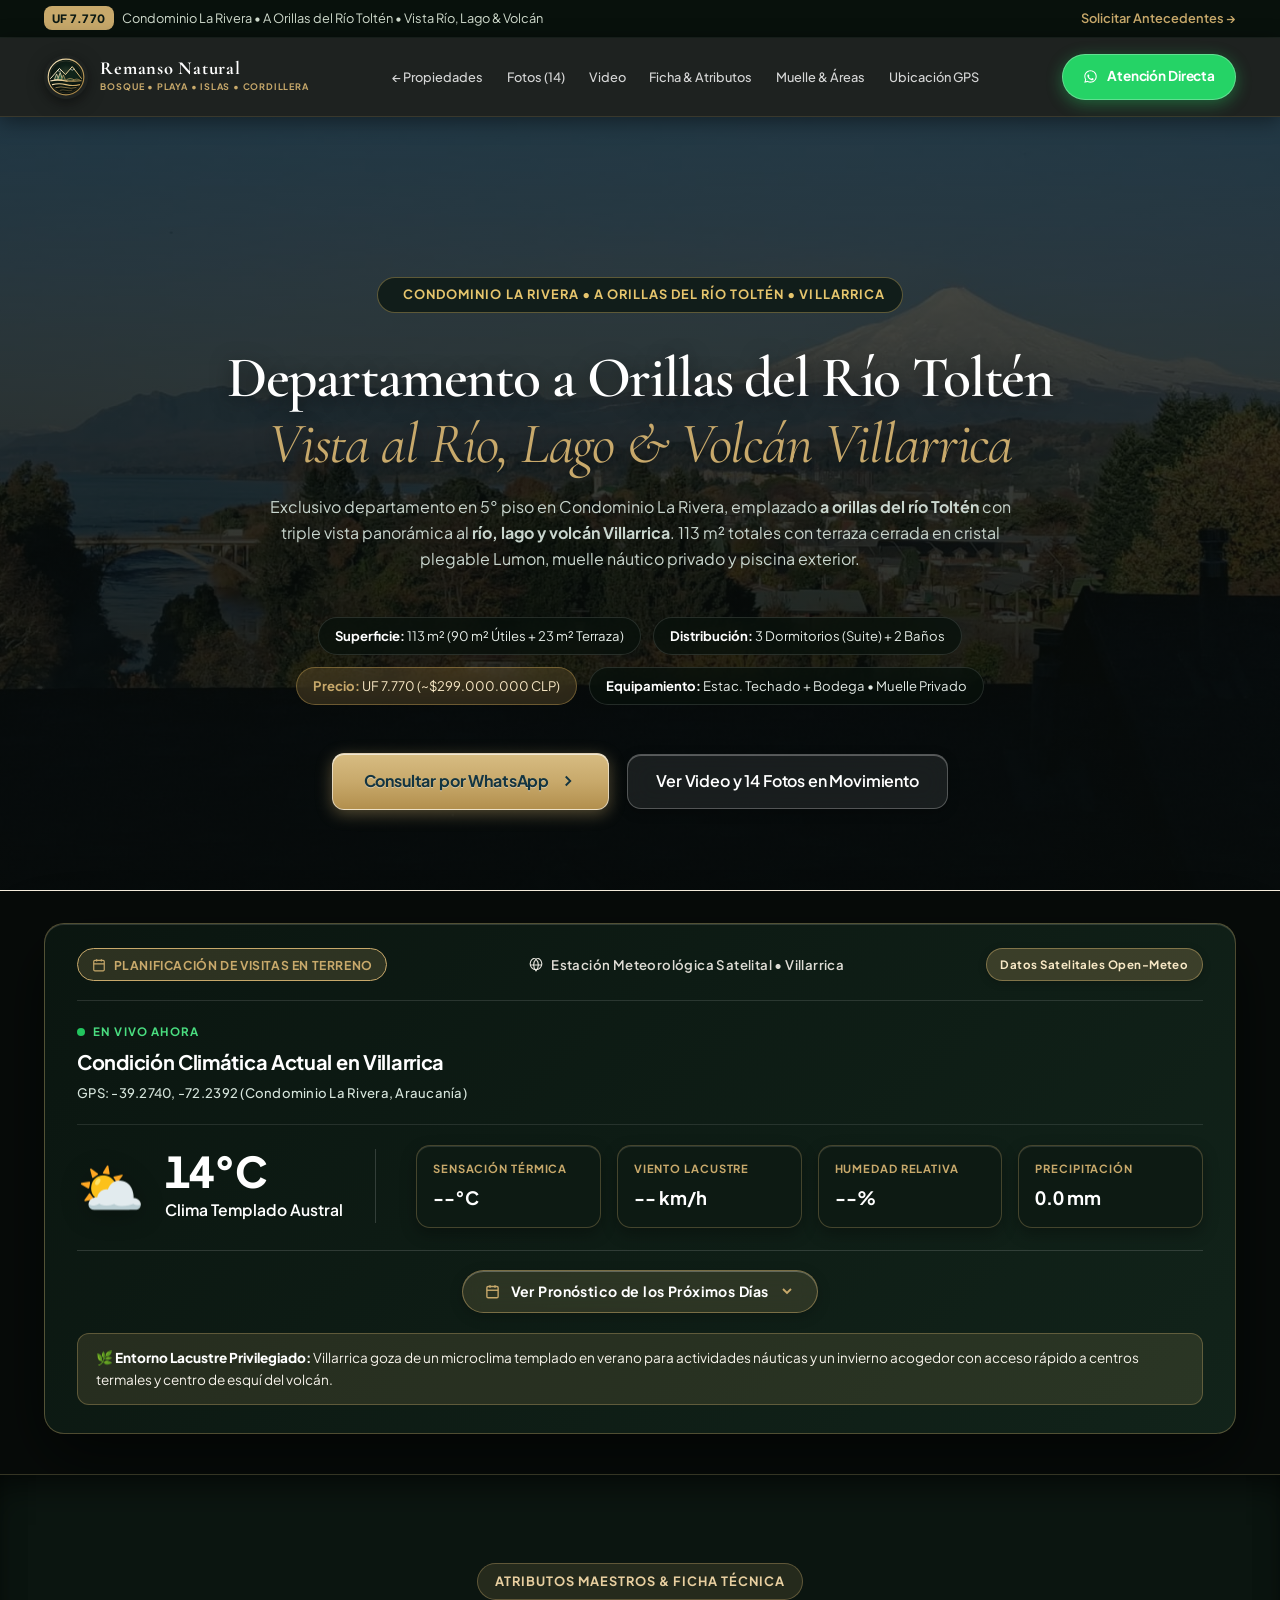
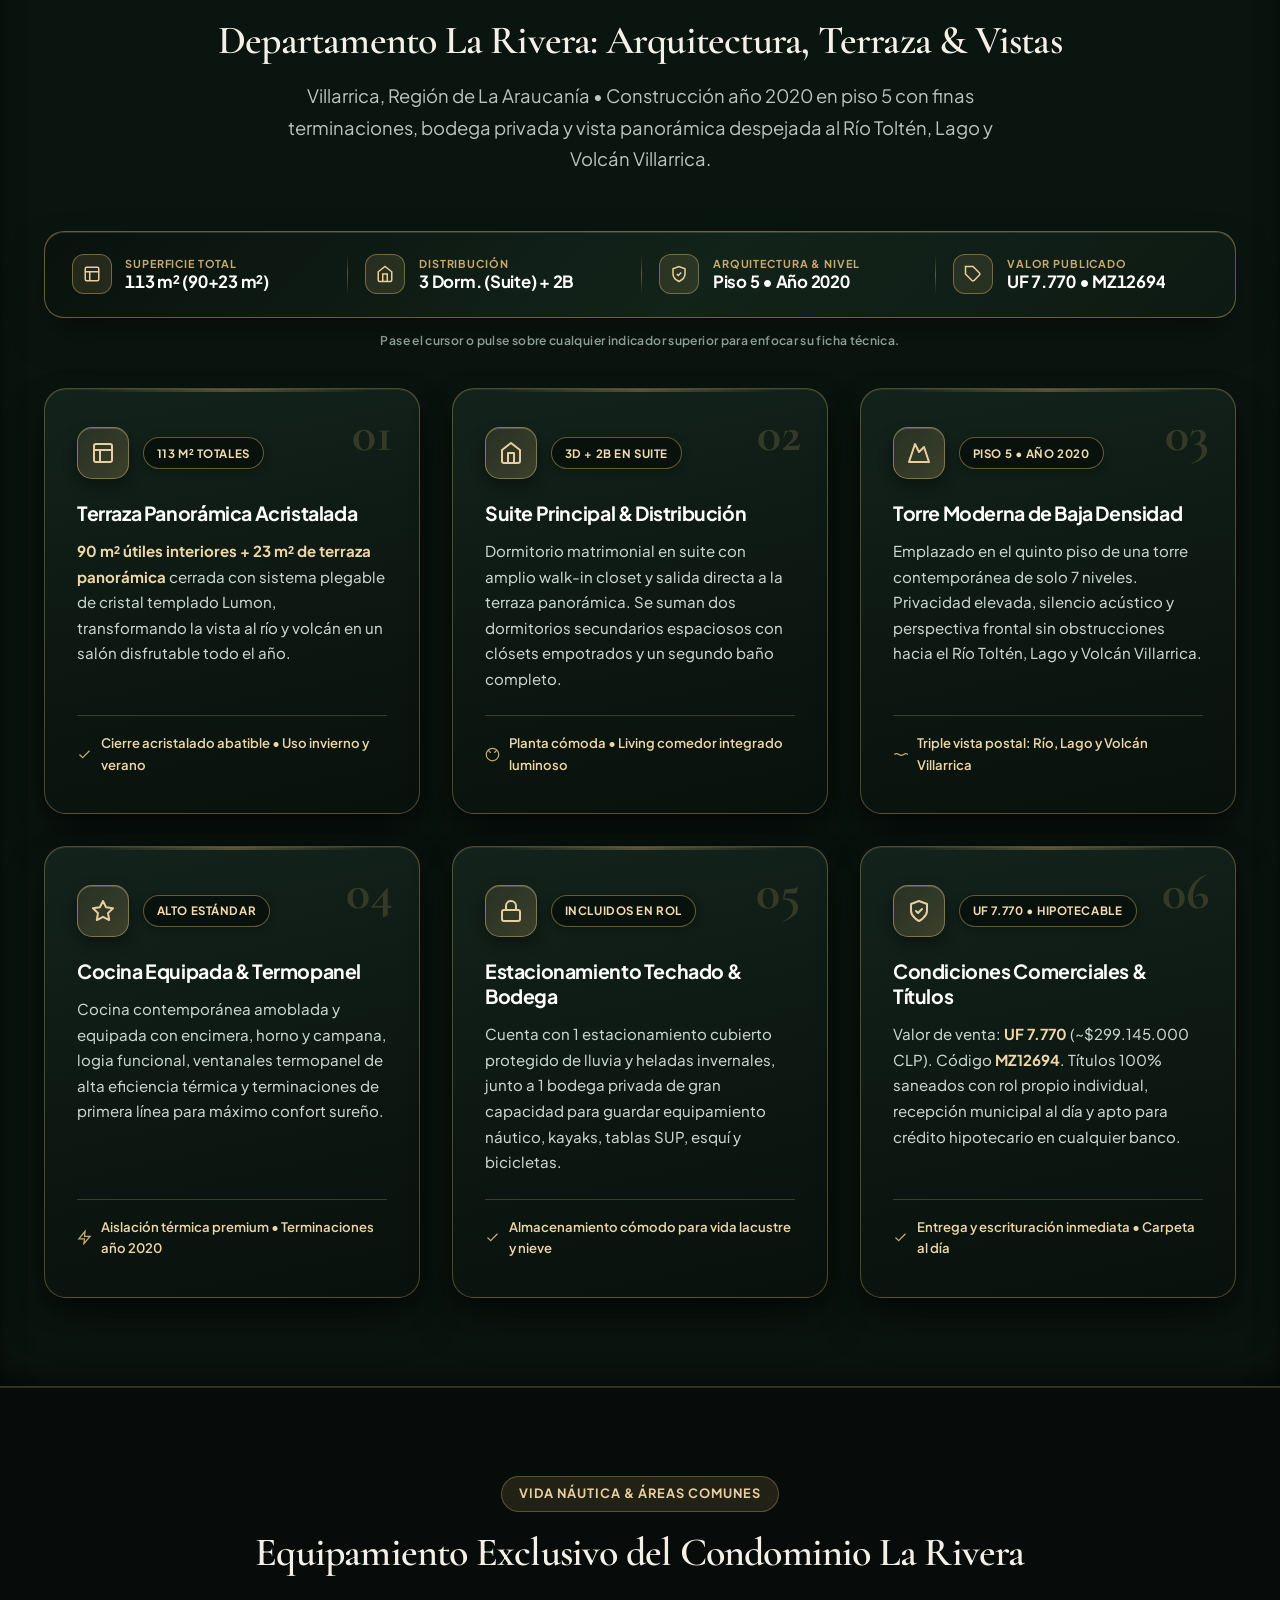
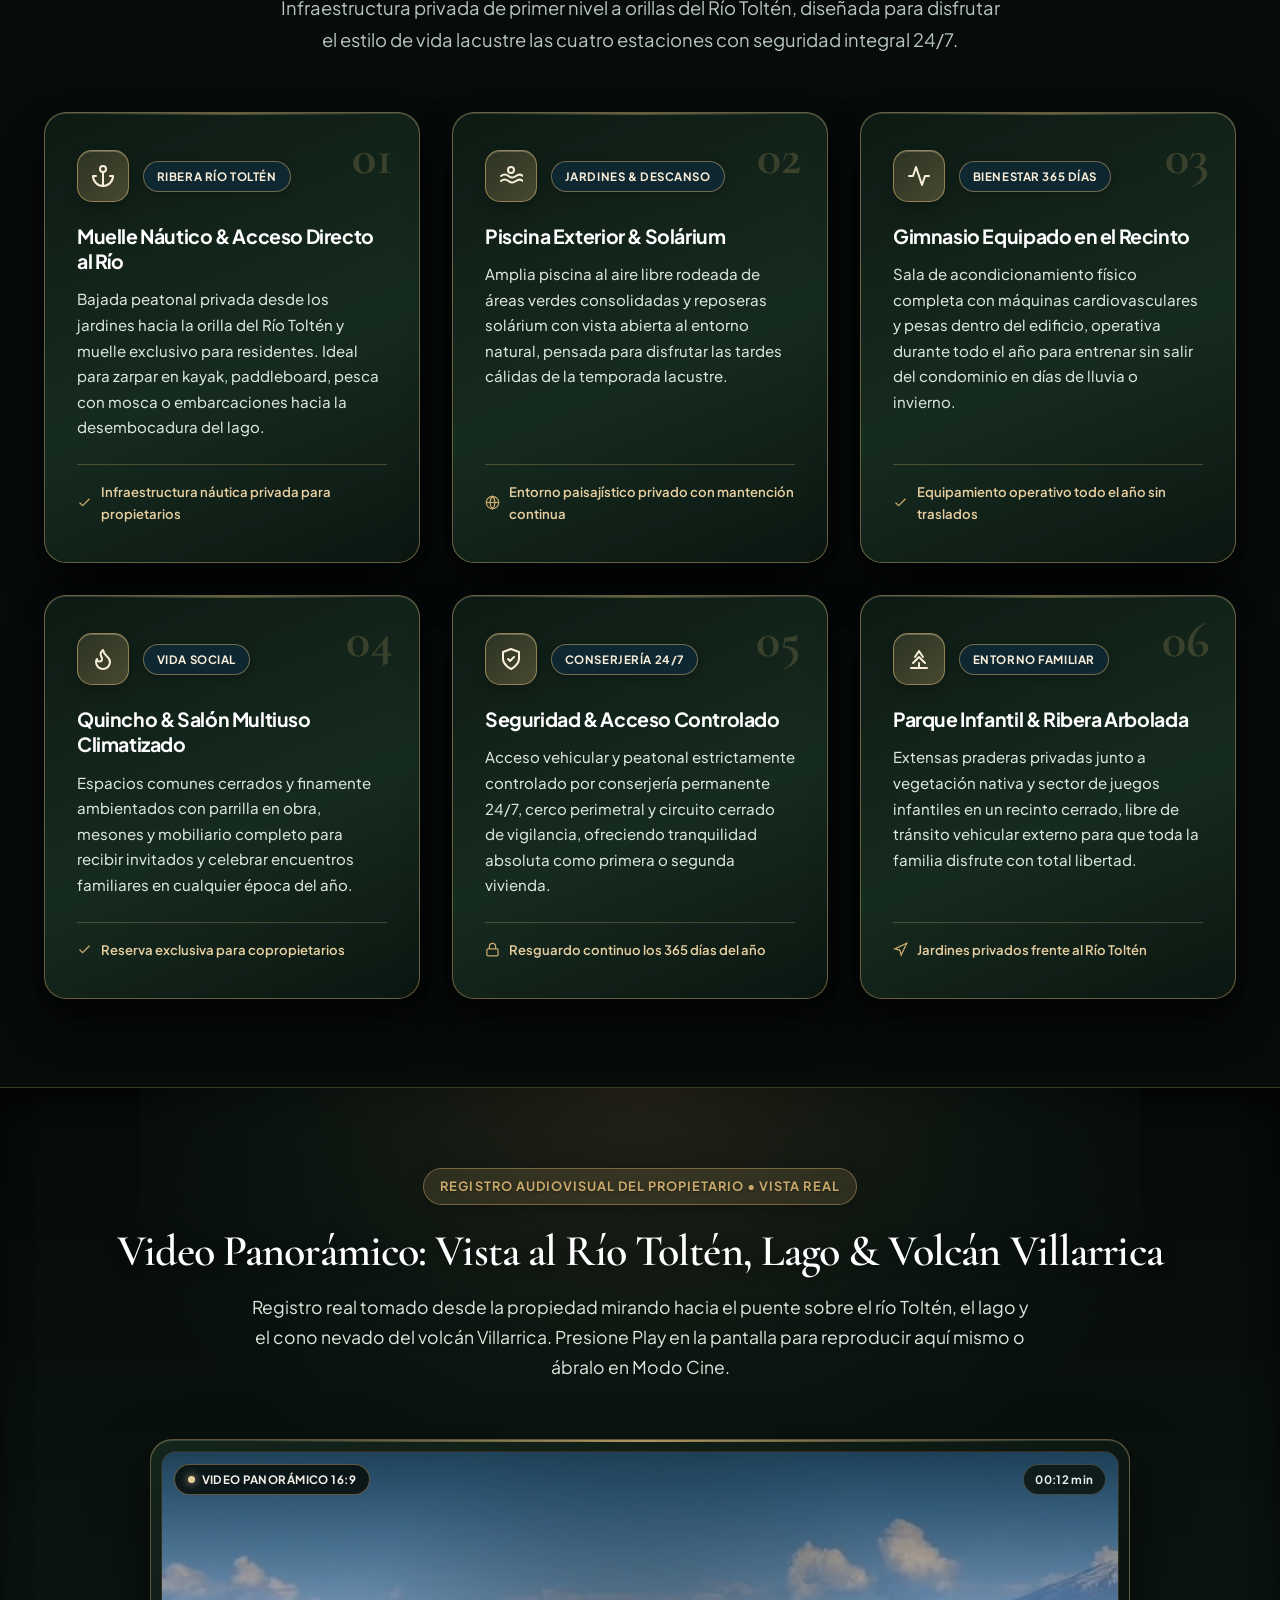
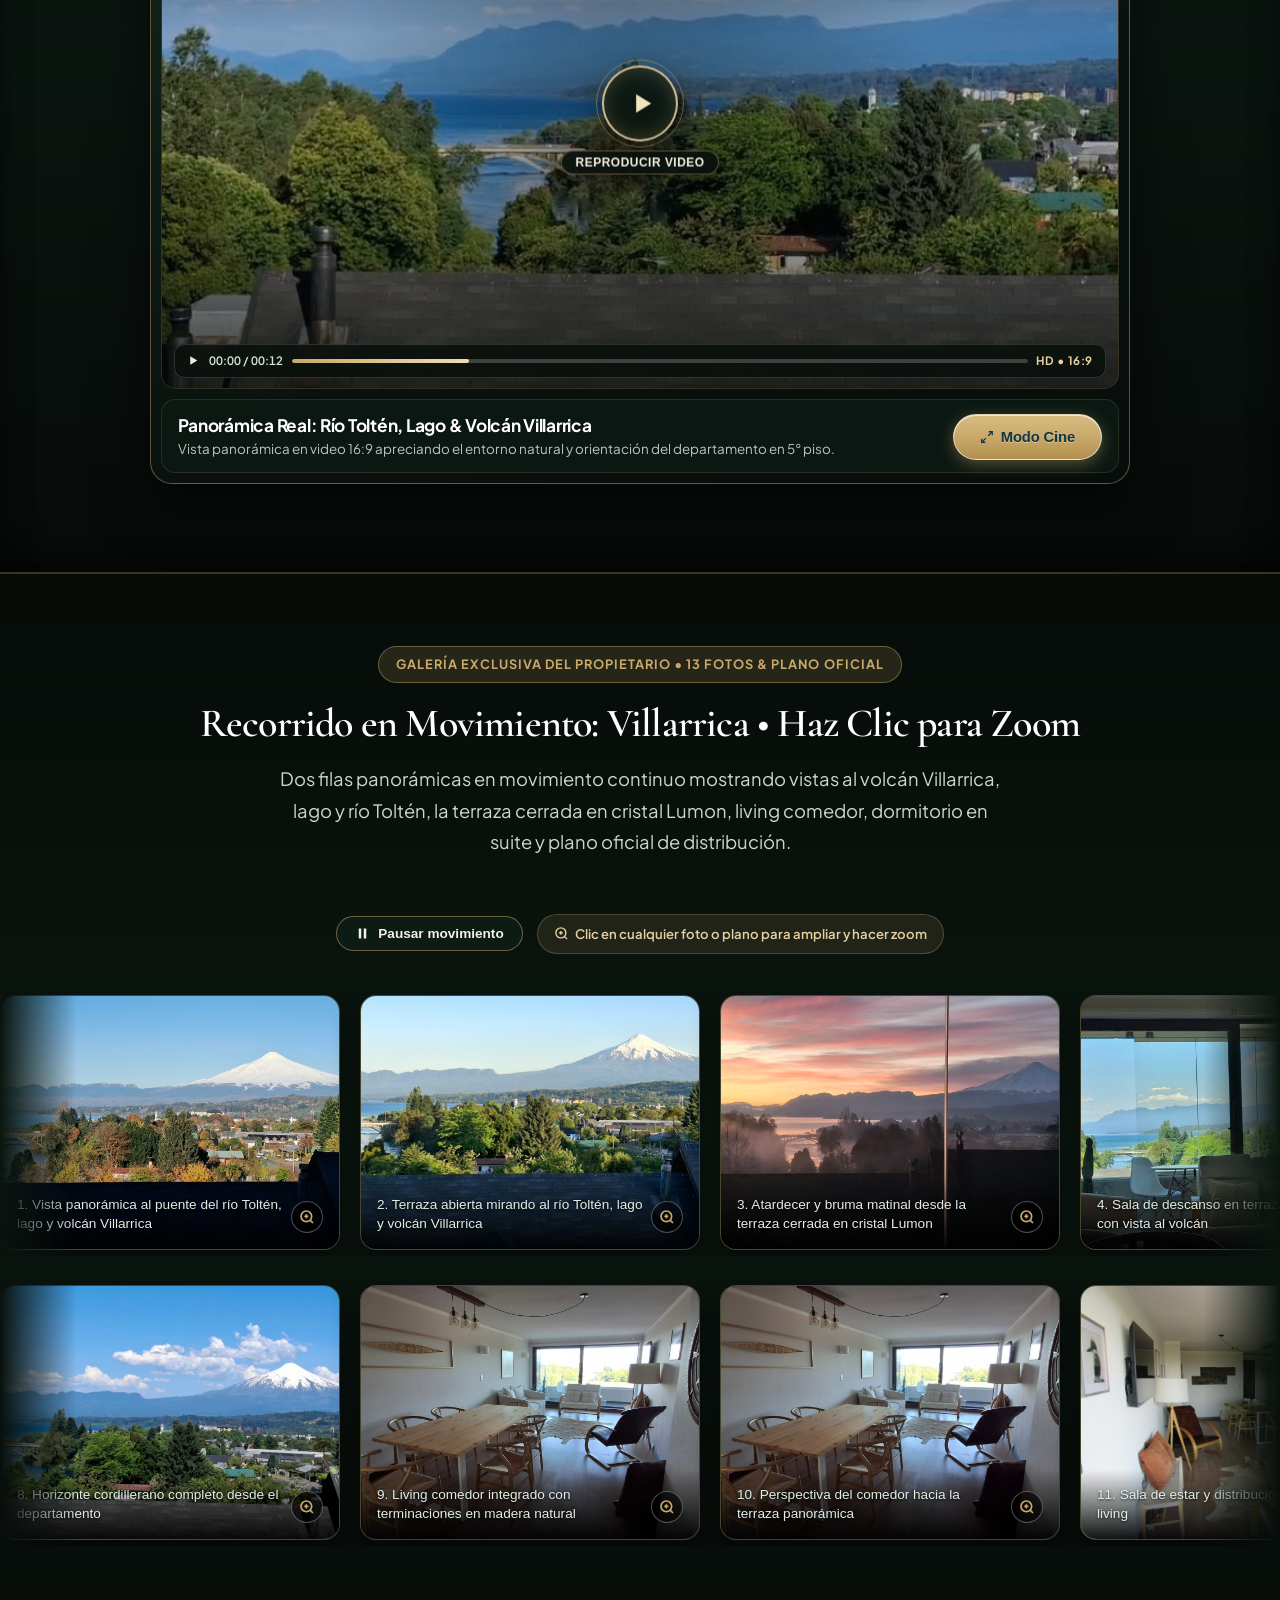
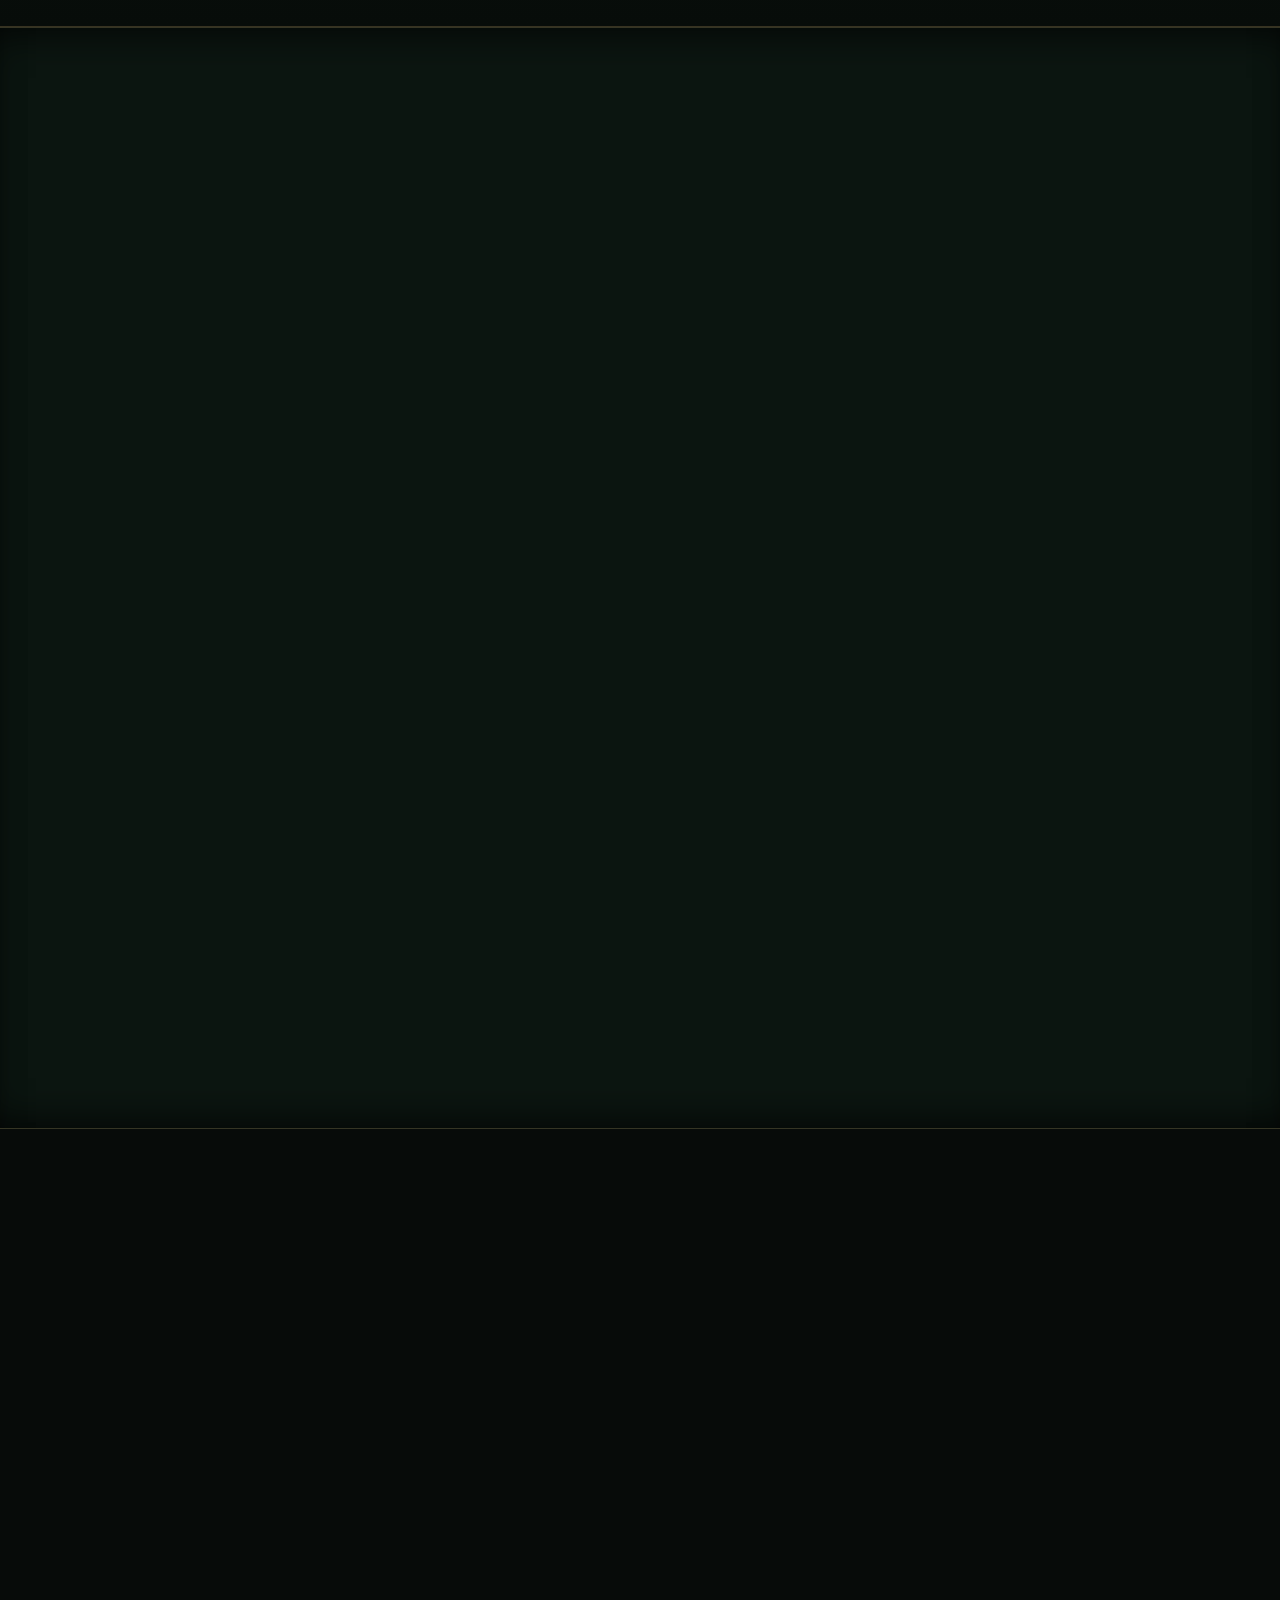
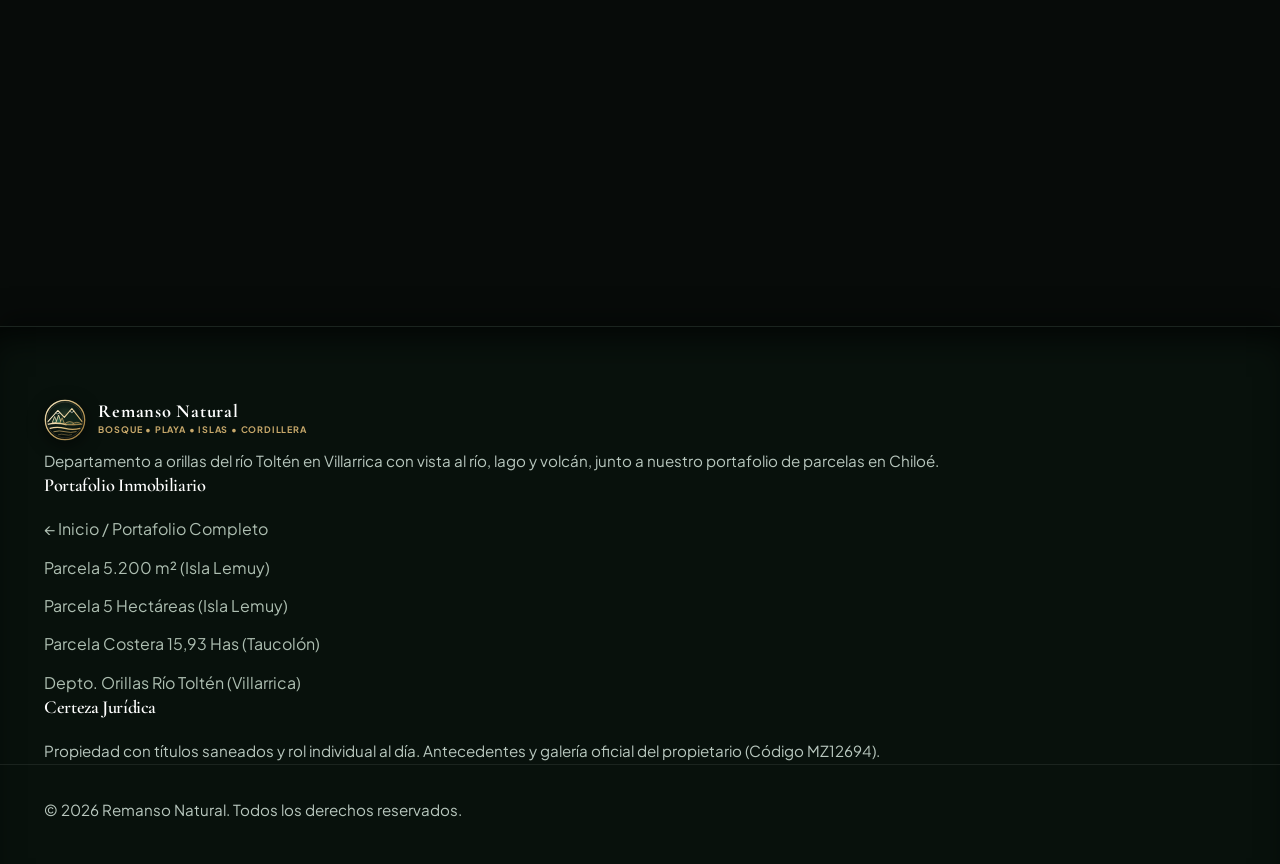
==== commit c14bc609: "fix(ui): remove 3D/blur compositor transforms and unify crisp Plus Jakarta Sans card titles & KPIs" ====
--- a/departamento-villarrica.html
+++ b/departamento-villarrica.html
@@ -70,7 +70,7 @@
   <link rel="preconnect" href="https://fonts.gstatic.com" crossorigin>
   <link href="https://fonts.googleapis.com/css2?family=Cinzel:wght@500;600;700;800&family=Cormorant+Garamond:ital,wght@0,400;0,500;0,600;0,700;1,400;1,600&family=Playfair+Display:ital,wght@0,500;0,600;0,700;1,400&family=Plus+Jakarta+Sans:wght@300;400;500;600;700&display=swap" rel="stylesheet">
   
-  <link rel="stylesheet" href="styles.css?v=38.0">
+  <link rel="stylesheet" href="styles.css?v=39.0">
 
   <style>
     html, body {
@@ -1129,6 +1129,6 @@
     </div>
   </div>
 
-  <script src="app.js?v=38.0"></script>
+  <script src="app.js?v=39.0"></script>
 </body>
 </html>
--- a/styles.css
+++ b/styles.css
@@ -1588,9 +1588,12 @@
 }
 
 .prop-title {
-  font-size: 1.65rem;
-  line-height: 1.2;
-  color: #F4F0E8;
+  font-family: var(--font-body);
+  font-size: 1.48rem;
+  font-weight: 700;
+  letter-spacing: -0.02em;
+  line-height: 1.25;
+  color: #FFFFFF;
   margin-bottom: 0.65rem;
 }
 
@@ -2241,12 +2244,13 @@
 }
 
 .reason-title {
-  font-family: var(--font-title) !important;
-  font-size: 1.45rem !important;
+  font-family: var(--font-body) !important;
+  font-size: 1.24rem !important;
   font-weight: 700 !important;
-  color: #F4F0E8 !important;
+  letter-spacing: -0.02em;
+  color: #FFFFFF !important;
   margin-bottom: 0.85rem !important;
-  line-height: 1.3 !important;
+  line-height: 1.32 !important;
 }
 
 .reason-card p {
@@ -2290,10 +2294,11 @@
   box-shadow: 0 20px 44px rgba(0, 0, 0, 0.56) !important;
 }
 #entorno .feature-card h4 {
-  color: #F4F0E8 !important;
-  font-family: var(--font-title) !important;
-  font-size: 1.35rem !important;
+  color: #FFFFFF !important;
+  font-family: var(--font-body) !important;
+  font-size: 1.2rem !important;
   font-weight: 700 !important;
+  letter-spacing: -0.02em;
   margin-bottom: 0.75rem !important;
 }
 #entorno .feature-card p {
@@ -2344,9 +2349,11 @@
 }
 
 .route-step-time {
-  font-family: var(--font-formal);
-  font-size: 1.35rem;
-  font-weight: 700;
+  font-family: var(--font-body);
+  font-size: 1.15rem;
+  font-weight: 800;
+  font-feature-settings: "tnum";
+  letter-spacing: -0.015em;
   color: var(--color-accent);
 }
 
@@ -4076,12 +4083,11 @@
 }
 
 .weather-place-name {
-  font-size: 1.35rem;
+  font-size: 1.25rem;
   font-weight: 700;
   color: #FFFFFF !important;
-  letter-spacing: -0.01em;
-  font-family: var(--font-title);
-  text-shadow: 0 2px 10px rgba(0, 0, 0, 0.45);
+  letter-spacing: -0.015em;
+  font-family: var(--font-body);
 }
 
 .weather-coords {
@@ -4094,13 +4100,12 @@
 .weather-api-badge {
   font-size: 0.72rem;
   color: #F8E9C6 !important;
-  background: rgba(200, 169, 107, 0.22) !important;
+  background: rgba(200, 169, 107, 0.24) !important;
   border: 1.5px solid rgba(200, 169, 107, 0.5) !important;
   padding: 0.35rem 0.85rem;
   border-radius: 999px;
   font-weight: 700;
   letter-spacing: 0.04em;
-  backdrop-filter: blur(8px);
   box-shadow: 0 2px 8px rgba(0, 0, 0, 0.2);
 }
 
@@ -4126,14 +4131,13 @@
 }
 
 .weather-temp-val {
-  font-size: 2.85rem;
+  font-size: 2.65rem;
   font-weight: 800;
-  font-family: var(--font-title);
+  font-family: var(--font-body);
+  font-feature-settings: "tnum";
+  letter-spacing: -0.025em;
   line-height: 1.05;
-  background: linear-gradient(180deg, #FFFFFF 20%, #E8D5B5 100%);
-  -webkit-background-clip: text;
-  -webkit-text-fill-color: transparent;
-  filter: drop-shadow(0 2px 8px rgba(0, 0, 0, 0.45));
+  color: #FFFFFF;
 }
 
 .weather-condition-text {
@@ -4141,7 +4145,6 @@
   color: #FFFFFF !important;
   font-weight: 600;
   margin-top: 0.2rem;
-  text-shadow: 0 1px 4px rgba(0, 0, 0, 0.4);
 }
 
 .weather-metrics-grid {
@@ -4151,21 +4154,19 @@
 }
 
 .weather-metric-item {
-  background: rgba(11, 21, 16, 0.72) !important;
-  border: 1.5px solid rgba(200, 169, 107, 0.24) !important;
-  backdrop-filter: blur(14px);
-  -webkit-backdrop-filter: blur(14px);
+  background: #0D1A13 !important;
+  border: 1.5px solid rgba(200, 169, 107, 0.3) !important;
   border-radius: 14px;
   padding: 0.85rem 1rem;
   display: flex;
   flex-direction: column;
   gap: 0.3rem;
-  box-shadow: inset 0 1px 0 rgba(255, 255, 255, 0.16), 0 6px 16px rgba(0, 0, 0, 0.3);
+  box-shadow: inset 0 1px 0 rgba(255, 255, 255, 0.12), 0 6px 16px rgba(0, 0, 0, 0.3);
   transition: all var(--transition-fast);
 }
 
 .weather-metric-item:hover {
-  background: rgba(16, 32, 24, 0.88) !important;
+  background: #12231A !important;
   border-color: rgba(200, 169, 107, 0.55) !important;
   transform: translateY(-2px);
   box-shadow: 0 10px 24px rgba(0, 0, 0, 0.4);
@@ -4176,16 +4177,15 @@
   color: #C8A96B !important; /* Dorado champagne: máximo contraste y elegancia */
   text-transform: uppercase;
   letter-spacing: 0.08em;
-  font-weight: 750;
+  font-weight: 700;
 }
 
 .metric-val {
-  font-size: 1.25rem;
+  font-size: 1.15rem;
   color: #FFFFFF !important;
-  font-weight: 800;
-  font-family: var(--font-title);
+  font-weight: 700;
+  font-family: var(--font-body);
   font-feature-settings: "tnum";
-  text-shadow: 0 1px 4px rgba(0, 0, 0, 0.35);
 }
 
 /* Botón Desplegable para Pronóstico Extendido */
@@ -4289,22 +4289,21 @@
 }
 
 .forecast-card {
-  background: rgba(8, 22, 28, 0.8) !important;
-  border: 1.5px solid rgba(200, 169, 107, 0.4) !important;
+  background: #0B191E !important;
+  border: 1.5px solid rgba(200, 169, 107, 0.42) !important;
   border-radius: 16px;
   padding: 1.1rem 1.25rem;
   display: flex;
   flex-direction: column;
   gap: 0.45rem;
   transition: all var(--transition-fast);
-  backdrop-filter: blur(14px);
   box-shadow: 0 8px 24px rgba(0, 0, 0, 0.25);
 }
 
 .forecast-card:hover {
   border-color: #C8A96B !important;
   transform: translateY(-3px);
-  background: rgba(8, 22, 28, 0.95) !important;
+  background: #0D2027 !important;
   box-shadow: 0 14px 32px rgba(0, 0, 0, 0.4), 0 0 16px rgba(200, 169, 107, 0.25);
 }
 
@@ -4313,7 +4312,7 @@
   justify-content: space-between;
   align-items: center;
   font-size: 0.9rem;
-  font-weight: 750;
+  font-weight: 700;
   color: #F8E9C6 !important;
   text-transform: capitalize;
 }
@@ -4331,11 +4330,12 @@
 }
 
 .forecast-temps {
-  font-size: 1.3rem;
+  font-size: 1.22rem;
   font-weight: 800;
   color: #FFFFFF !important;
-  font-family: var(--font-title);
-  text-shadow: 0 1px 4px rgba(0, 0, 0, 0.35);
+  font-family: var(--font-body);
+  font-feature-settings: "tnum";
+  letter-spacing: -0.015em;
 }
 
 .forecast-temps .temp-min {
@@ -4876,9 +4876,11 @@
 }
 
 .cinema-footer-text h4 {
-  font-family: var(--font-formal);
-  font-size: 1.18rem;
-  color: #ffffff;
+  font-family: var(--font-body);
+  font-size: 1.08rem;
+  font-weight: 700;
+  letter-spacing: -0.015em;
+  color: #FFFFFF;
   margin-bottom: 0.2rem;
 }
 
@@ -5610,9 +5612,10 @@
   display: flex;
   align-items: center;
   justify-content: center;
-  font-family: var(--font-title);
-  font-weight: 700;
-  font-size: 1.15rem;
+  font-family: var(--font-body);
+  font-weight: 700;
+  font-size: 1rem;
+  font-feature-settings: "tnum";
   flex-shrink: 0;
   box-shadow: 0 3px 10px rgba(31, 78, 95, 0.18);
 }
@@ -5638,12 +5641,13 @@
 }
 
 .spec-card-title, .spec-card h3 {
-  font-family: var(--font-title);
-  font-size: 1.35rem;
-  font-weight: 700;
-  color: #F4F0E8;
+  font-family: var(--font-body);
+  font-size: 1.2rem;
+  font-weight: 700;
+  letter-spacing: -0.02em;
+  color: #FFFFFF;
   margin-bottom: 0.65rem;
-  line-height: 1.25;
+  line-height: 1.3;
 }
 
 .spec-card-desc, .spec-card p {
@@ -5791,14 +5795,13 @@
   position: absolute;
   top: 1rem;
   left: 1rem;
-  background: rgba(7, 13, 10, 0.88);
-  backdrop-filter: blur(10px);
-  -webkit-backdrop-filter: blur(10px);
+  background: rgba(7, 13, 10, 0.94);
   color: var(--color-dorado);
-  border: 1px solid rgba(200, 169, 107, 0.42);
+  border: 1px solid rgba(200, 169, 107, 0.48);
+  font-family: var(--font-body);
   font-size: 0.72rem;
-  font-weight: 750;
-  letter-spacing: 0.08em;
+  font-weight: 700;
+  letter-spacing: 0.06em;
   text-transform: uppercase;
   padding: 0.35rem 0.85rem;
   border-radius: 999px;
@@ -5810,14 +5813,14 @@
   position: absolute;
   bottom: 1rem;
   right: 1rem;
-  background: rgba(7, 13, 10, 0.92);
-  backdrop-filter: blur(10px);
-  -webkit-backdrop-filter: blur(10px);
+  background: rgba(7, 13, 10, 0.95);
   color: #FFFFFF;
-  border: 1.5px solid rgba(200, 169, 107, 0.52);
-  font-size: 0.88rem;
-  font-weight: 750;
-  font-family: var(--font-title);
+  border: 1.5px solid rgba(200, 169, 107, 0.56);
+  font-size: 0.86rem;
+  font-weight: 800;
+  font-family: var(--font-body);
+  font-feature-settings: "tnum";
+  letter-spacing: -0.01em;
   padding: 0.35rem 0.85rem;
   border-radius: var(--radius-sm);
   z-index: 2;
@@ -5846,16 +5849,17 @@
   display: inline-block;
   padding: 0.25rem 0.65rem;
   border-radius: 999px;
-  font-weight: 750;
+  font-weight: 700;
   margin-bottom: 0.55rem;
 }
 
 .property-preview-title {
-  font-size: 1.55rem !important;
-  color: #F4F0E8 !important;
+  font-size: 1.38rem !important;
+  color: #FFFFFF !important;
   margin: 0 !important;
-  font-family: var(--font-title) !important;
+  font-family: var(--font-body) !important;
   font-weight: 700 !important;
+  letter-spacing: -0.02em;
   line-height: 1.25;
 }
 
@@ -5913,19 +5917,20 @@
 }
 
 .spec-cell-label {
-  font-size: 0.65rem;
+  font-size: 0.66rem;
   text-transform: uppercase;
-  letter-spacing: 0.04em;
-  color: #93A99E;
+  letter-spacing: 0.05em;
+  color: #A7BBB0;
   font-weight: 700;
   line-height: 1.25;
 }
 
 .spec-cell-val {
-  font-size: 0.84rem;
-  font-weight: 700;
-  color: #F4F0E8;
-  line-height: 1.25;
+  font-size: 0.85rem;
+  font-weight: 700;
+  color: #FFFFFF;
+  line-height: 1.28;
+  font-feature-settings: "tnum";
   overflow-wrap: break-word;
 }
 
@@ -6048,12 +6053,11 @@
   }
 }
 
-/* --- SECCIÓN MAESTRA UNIFICADA: ATRIBUTOS & ESPECIFICACIONES 3D (SISTEMA ARQUITECTÓNICO) --- */
+/* --- SECCIÓN MAESTRA UNIFICADA: ATRIBUTOS & ESPECIFICACIONES (NITIDEZ TOTAL SIN 3D) --- */
 .taucolon-master-section,
 .master-attr-section {
   background-color: #0B1510 !important;
   position: relative;
-  perspective: 1200px;
 }
 
 .master-attr-section.is-marfil-canvas {
@@ -6130,14 +6134,13 @@
   align-items: center;
   justify-content: center;
   flex-shrink: 0;
-  transition: transform 0.28s ease, background 0.28s ease, color 0.28s ease;
+  transition: background 0.28s ease, color 0.28s ease;
 }
 
 .dossier-kpi-item:hover .dossier-kpi-icon,
 .dossier-kpi-item.is-active .dossier-kpi-icon {
   background: #C8A96B;
   color: #143541;
-  transform: scale(1.06);
 }
 
 .dossier-kpi-text {
@@ -6157,11 +6160,13 @@
 }
 
 .dossier-kpi-val {
-  font-family: var(--font-title);
-  font-size: 1.15rem;
-  font-weight: 700;
-  color: #F6F2EA;
-  line-height: 1.2;
+  font-family: var(--font-body);
+  font-size: 1.05rem;
+  font-weight: 700;
+  letter-spacing: -0.015em;
+  font-feature-settings: "tnum";
+  color: #FFFFFF;
+  line-height: 1.25;
   white-space: nowrap;
   overflow: hidden;
   text-overflow: ellipsis;
@@ -6185,7 +6190,6 @@
   gap: 2rem;
   margin-top: 2.35rem;
   width: 100%;
-  perspective: 1400px;
 }
 
 .taucolon-3d-card,
@@ -6198,28 +6202,19 @@
   flex-direction: column;
   justify-content: space-between;
   position: relative;
-  transform-style: preserve-3d;
-  transform: rotateX(var(--rx, 0deg)) rotateY(var(--ry, 0deg)) translateY(0px) scale(1);
-  transition: transform 0.35s cubic-bezier(0.2, 0.8, 0.2, 1),
-              box-shadow 0.35s cubic-bezier(0.2, 0.8, 0.2, 1),
-              border-color 0.35s ease,
-              opacity 0.3s ease;
+  transform: none;
+  transition: transform 0.28s cubic-bezier(0.2, 0.8, 0.2, 1),
+              box-shadow 0.28s cubic-bezier(0.2, 0.8, 0.2, 1),
+              border-color 0.28s ease,
+              opacity 0.28s ease;
   box-shadow: 0 10px 26px rgba(0, 0, 0, 0.42),
               0 24px 48px -12px rgba(0, 0, 0, 0.52),
               inset 0 1px 0 rgba(255, 255, 255, 0.08) !important;
-  will-change: transform;
-}
-
-.taucolon-3d-card.is-tilting,
-.master-3d-card.is-tilting {
-  transition: transform 0.08s linear,
-              box-shadow 0.35s cubic-bezier(0.2, 0.8, 0.2, 1),
-              border-color 0.35s ease;
 }
 
 .taucolon-3d-card:hover,
 .master-3d-card:hover {
-  transform: rotateX(var(--rx, 0deg)) rotateY(var(--ry, 0deg)) translateY(-8px) scale(1.015);
+  transform: translateY(-6px);
   border-color: #C8A96B !important;
   box-shadow: 0 14px 32px rgba(0, 0, 0, 0.55),
               0 30px 64px -12px rgba(0, 0, 0, 0.68),
@@ -6230,7 +6225,7 @@
 /* Estados interactivos vinculados desde la Barra KPI */
 .taucolon-3d-card.is-kpi-highlighted,
 .master-3d-card.is-kpi-highlighted {
-  transform: translateY(-10px) scale(1.02);
+  transform: translateY(-7px);
   border-color: #C8A96B !important;
   box-shadow: 0 0 0 3px rgba(200, 169, 107, 0.35),
               0 24px 50px -8px rgba(0, 0, 0, 0.65),
@@ -6241,7 +6236,7 @@
 .taucolon-3d-card.is-kpi-dimmed,
 .master-3d-card.is-kpi-dimmed {
   opacity: 0.62;
-  transform: scale(0.988);
+  transform: none;
 }
 
 /* Capa de Reflejo Champagne & Borde Superior Metálico (sin romper preserve-3d) */
@@ -6303,7 +6298,6 @@
   color: rgba(200, 169, 107, 0.2);
   pointer-events: none;
   user-select: none;
-  transform: translateZ(10px);
   transition: color 0.35s ease, transform 0.35s ease;
   z-index: 1;
 }
@@ -6311,14 +6305,13 @@
 .taucolon-3d-card:hover .card-3d-num,
 .master-3d-card:hover .card-3d-num {
   color: rgba(200, 169, 107, 0.42);
-  transform: translateZ(18px) translateY(-2px);
+  transform: translateY(-2px);
 }
 
 .taucolon-3d-card > div:not(.card-3d-glare),
 .master-3d-card > div:not(.card-3d-glare) {
   position: relative;
   z-index: 2;
-  transform-style: preserve-3d;
 }
 
 .taucolon-3d-card-top {
@@ -6328,10 +6321,9 @@
   gap: 0.85rem;
   padding-right: 3.1rem;
   margin-bottom: 1.35rem;
-  transform: translateZ(16px);
-}
-
-/* Contenedor 3D de icono minimalista premium monocromo */
+}
+
+/* Contenedor de icono minimalista premium monocromo (sin perspectiva 3D borrosa) */
 .taucolon-3d-icon-badge {
   width: 52px;
   height: 52px;
@@ -6345,13 +6337,11 @@
   justify-content: center;
   color: #E8CFA0;
   flex-shrink: 0;
-  transform: translateZ(12px);
-  transition: all 0.32s cubic-bezier(0.2, 0.8, 0.2, 1);
+  transition: background 0.3s ease, color 0.3s ease, border-color 0.3s ease, box-shadow 0.3s ease;
 }
 
 .taucolon-3d-card:hover .taucolon-3d-icon-badge,
 .master-3d-card:hover .taucolon-3d-icon-badge {
-  transform: scale(1.08) translateZ(26px);
   background: linear-gradient(135deg, #C8A96B 0%, #DFC389 100%);
   color: #08110C;
   border-color: #E8CFA0;
@@ -6364,38 +6354,36 @@
   font-weight: 700;
   letter-spacing: 0.05em;
   text-transform: uppercase;
-  color: #E8CFA0;
-  background: rgba(8, 17, 12, 0.72);
-  backdrop-filter: blur(6px);
-  border: 1px solid rgba(200, 169, 107, 0.44);
+  color: #F2DBAD;
+  background: #08110C;
+  border: 1px solid rgba(200, 169, 107, 0.48);
   padding: 0.32rem 0.82rem;
   border-radius: var(--radius-full);
   box-shadow: 0 2px 8px rgba(0, 0, 0, 0.28);
 }
 
 .taucolon-3d-title {
-  font-family: var(--font-title) !important;
-  font-size: 1.36rem !important;
+  font-family: var(--font-body) !important;
+  font-size: 1.22rem !important;
   font-weight: 700 !important;
-  color: #F4F0E8 !important;
+  color: #FFFFFF !important;
   margin: 0 0 0.75rem !important;
-  line-height: 1.28 !important;
-  letter-spacing: -0.01em;
-  transform: translateZ(14px);
+  line-height: 1.3 !important;
+  letter-spacing: -0.02em;
+  font-feature-settings: "tnum";
 }
 
 .taucolon-3d-desc {
   font-family: var(--font-body) !important;
   font-size: 0.94rem !important;
   line-height: 1.7 !important;
-  color: #C5D2CB !important;
+  color: #C9D6CF !important;
   margin: 0 !important;
   font-weight: 450;
-  transform: translateZ(10px);
 }
 
 .taucolon-3d-desc strong {
-  color: #E8CFA0;
+  color: #EED7A5;
   font-weight: 700;
 }
 
@@ -6407,10 +6395,9 @@
   align-items: center;
   gap: 0.55rem;
   font-family: var(--font-body);
-  font-size: 0.8rem;
+  font-size: 0.82rem;
   font-weight: 600;
-  color: #E8CFA0;
-  transform: translateZ(12px);
+  color: #EDD6A4;
 }
 
 .taucolon-3d-footer svg {
@@ -6467,12 +6454,12 @@
 
 .is-dark-3d .taucolon-pill-tag {
   color: #F8EED9;
-  background: rgba(20, 53, 65, 0.65);
-  border-color: rgba(200, 169, 107, 0.48);
+  background: #0F2730;
+  border-color: rgba(200, 169, 107, 0.52);
 }
 
 .is-dark-3d .taucolon-3d-title {
-  color: #F6F2EA !important;
+  color: #FFFFFF !important;
 }
 
 .is-dark-3d .taucolon-3d-desc {
@@ -6620,7 +6607,7 @@
 
 html.reveal-ready [data-reveal].is-revealed {
   opacity: 1;
-  transform: translateY(0);
+  transform: none;
 }
 
 @media (prefers-reduced-motion: reduce) {
@@ -6787,16 +6774,17 @@
 }
 
 .compare-prop-name {
-  font-family: var(--font-title);
-  font-size: 1.12rem;
-  font-weight: 700;
-  color: #F4F0E8;
+  font-family: var(--font-body);
+  font-size: 1.02rem;
+  font-weight: 700;
+  color: #FFFFFF;
+  letter-spacing: -0.015em;
   display: block;
 }
 
 .compare-prop-sub {
   font-size: 0.74rem;
-  color: #93A99E;
+  color: #9EB4A8;
   font-weight: 600;
 }
 
@@ -6828,7 +6816,6 @@
 .secure-steps-grid.is-timeline {
   position: relative;
   gap: 1.5rem;
-  perspective: 1200px;
 }
 
 @media (min-width: 1025px) {
@@ -6882,11 +6869,10 @@
   align-items: center;
   justify-content: center;
   box-shadow: 0 6px 16px rgba(31, 78, 95, 0.22);
-  transition: transform 0.3s ease;
+  transition: background 0.3s ease, color 0.3s ease;
 }
 
 .secure-step-card.is-luxury-step:hover .secure-step-icon-pill {
-  transform: scale(1.08);
   background: linear-gradient(135deg, #C8A96B 0%, #dfc48d 100%);
   color: #143541;
 }
@@ -6900,9 +6886,11 @@
 }
 
 .secure-step-card.is-luxury-step .secure-step-title {
-  font-family: var(--font-title);
-  font-size: 1.32rem;
-  color: #1F4E5F;
+  font-family: var(--font-body);
+  font-size: 1.18rem;
+  font-weight: 700;
+  letter-spacing: -0.015em;
+  color: #143541;
   position: relative;
   z-index: 2;
 }
